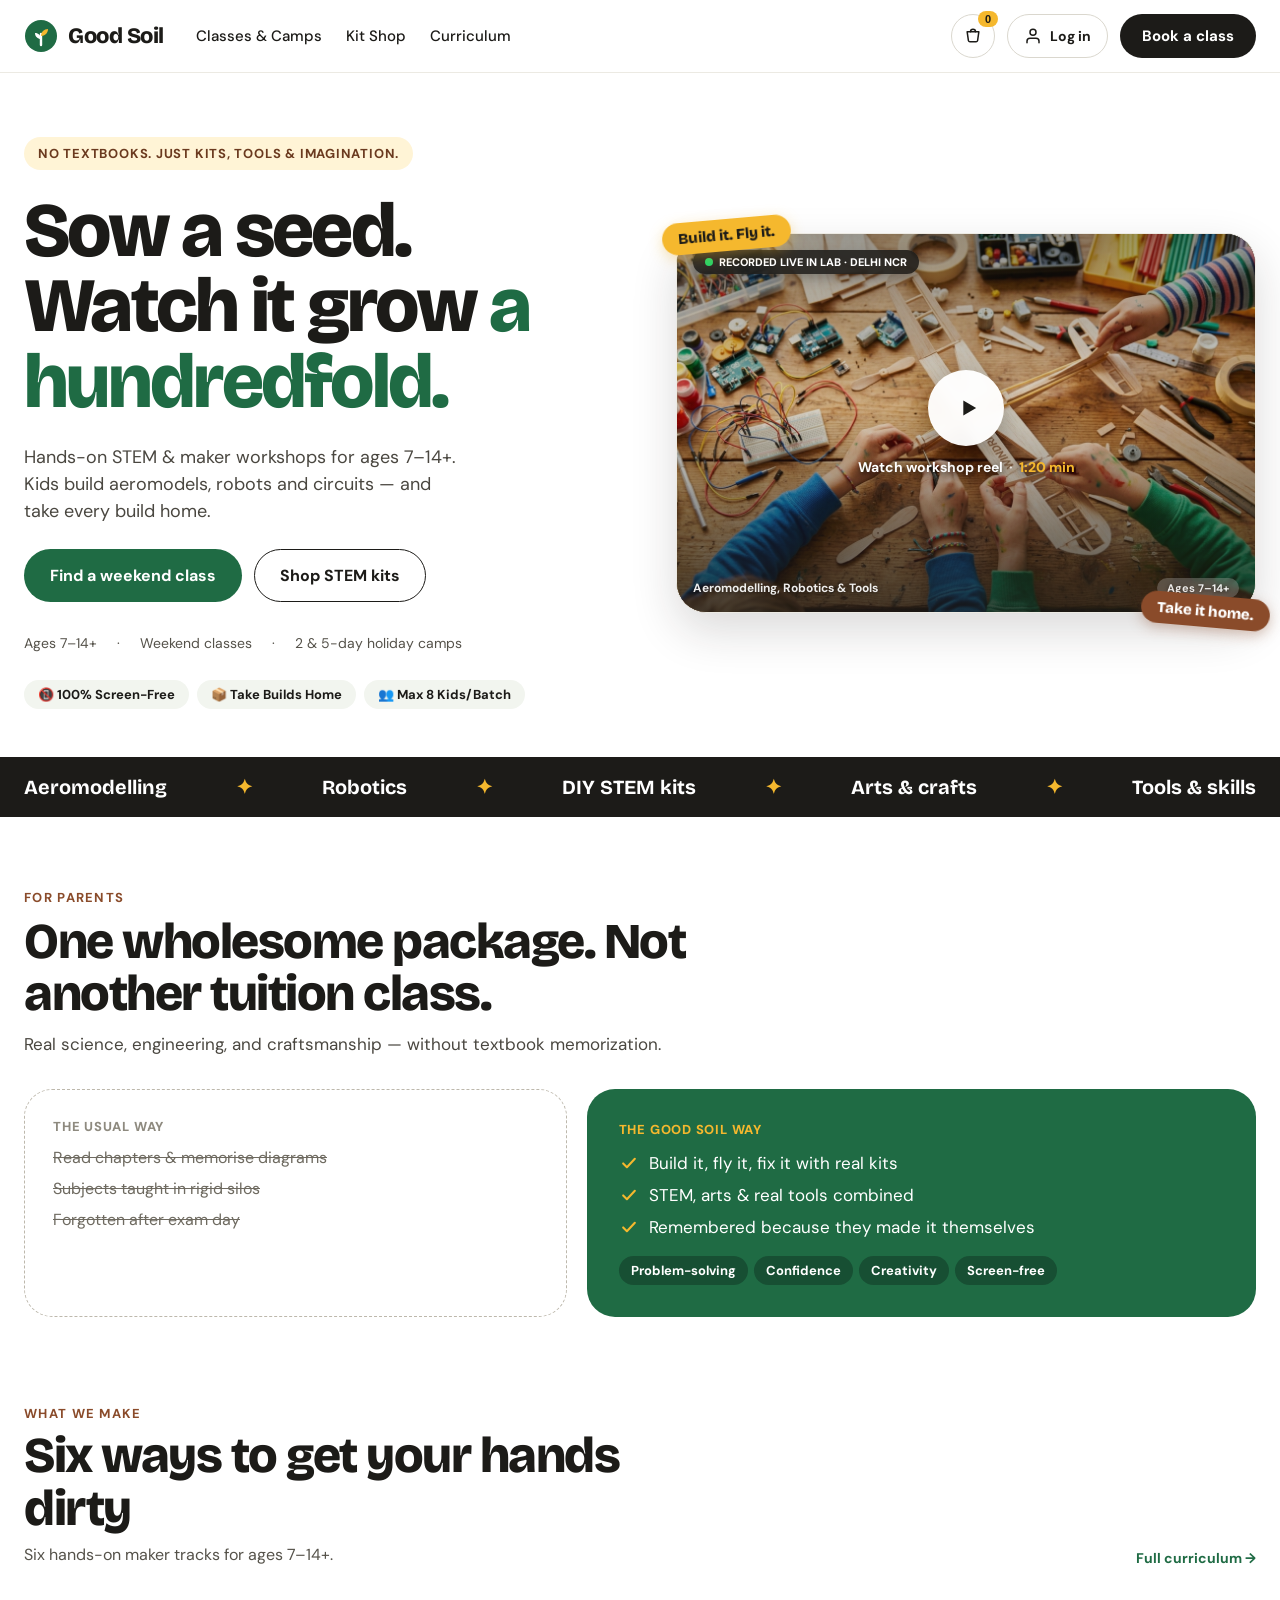
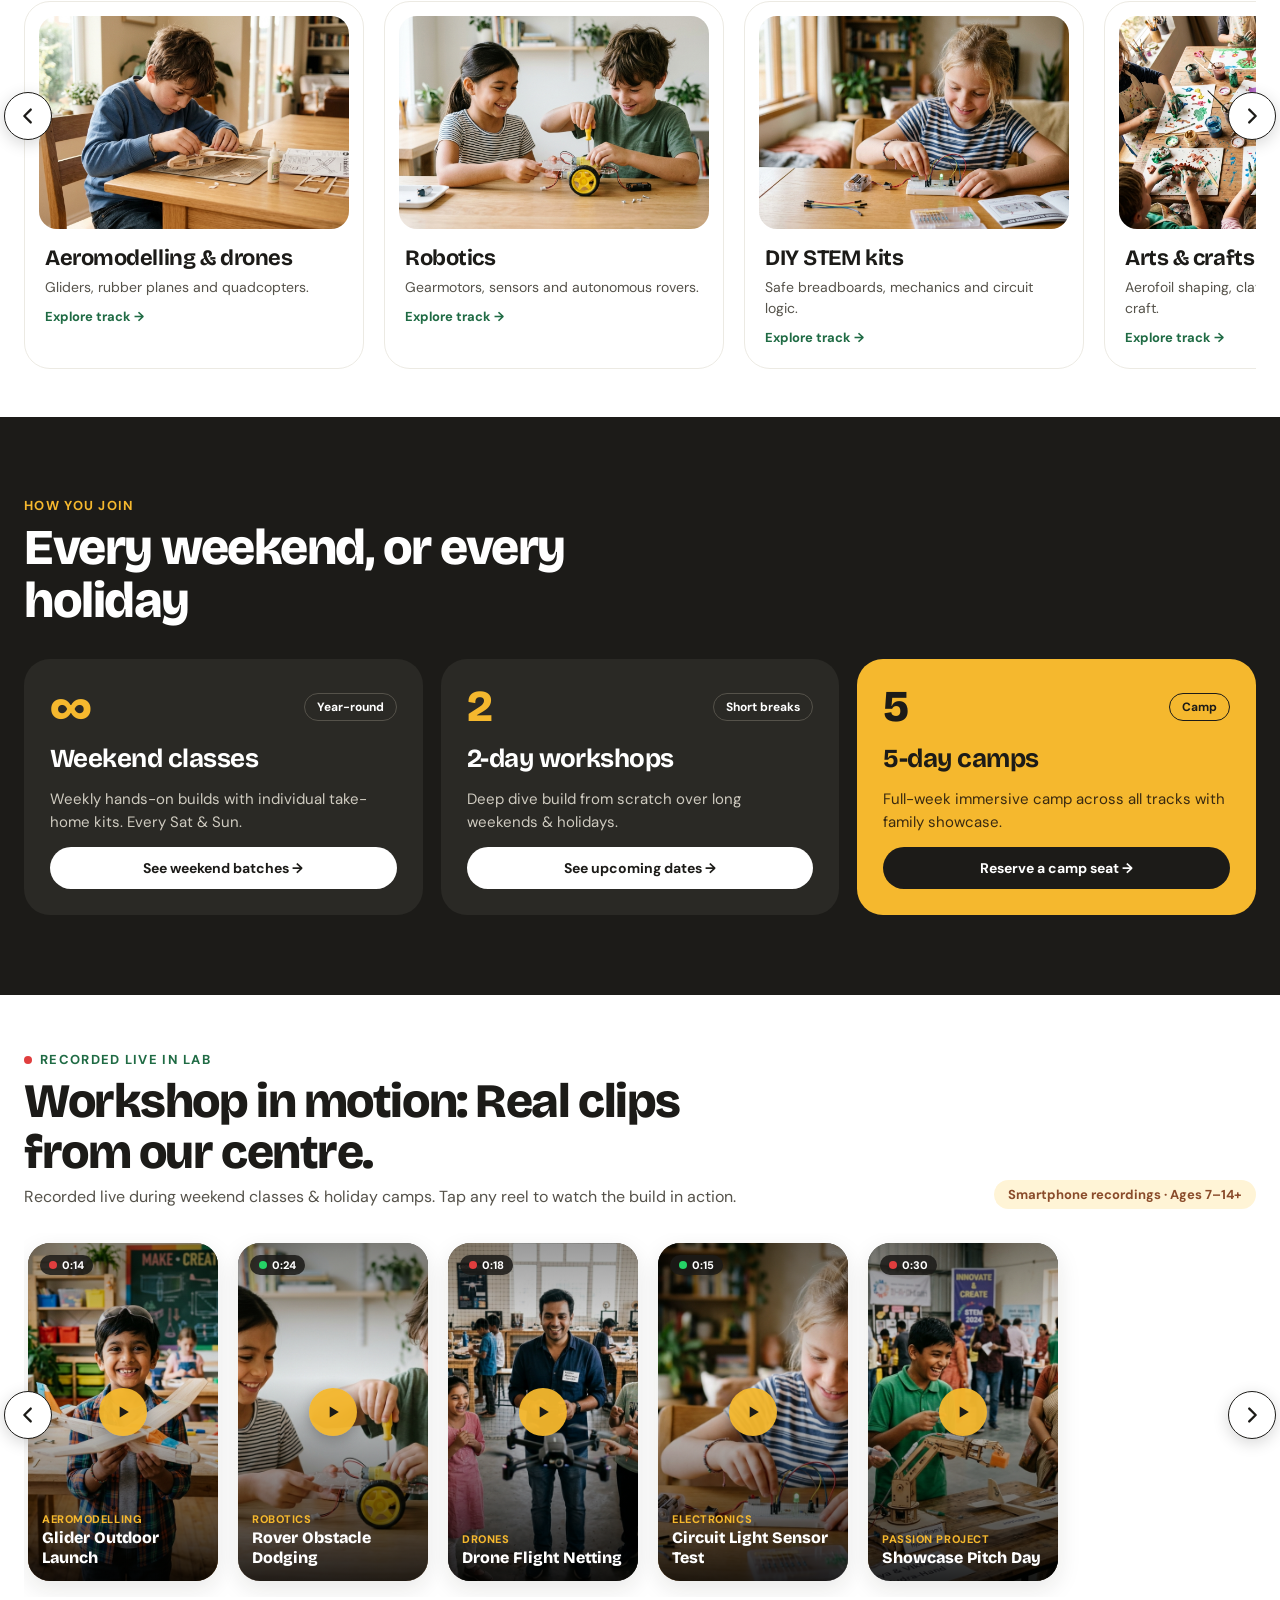
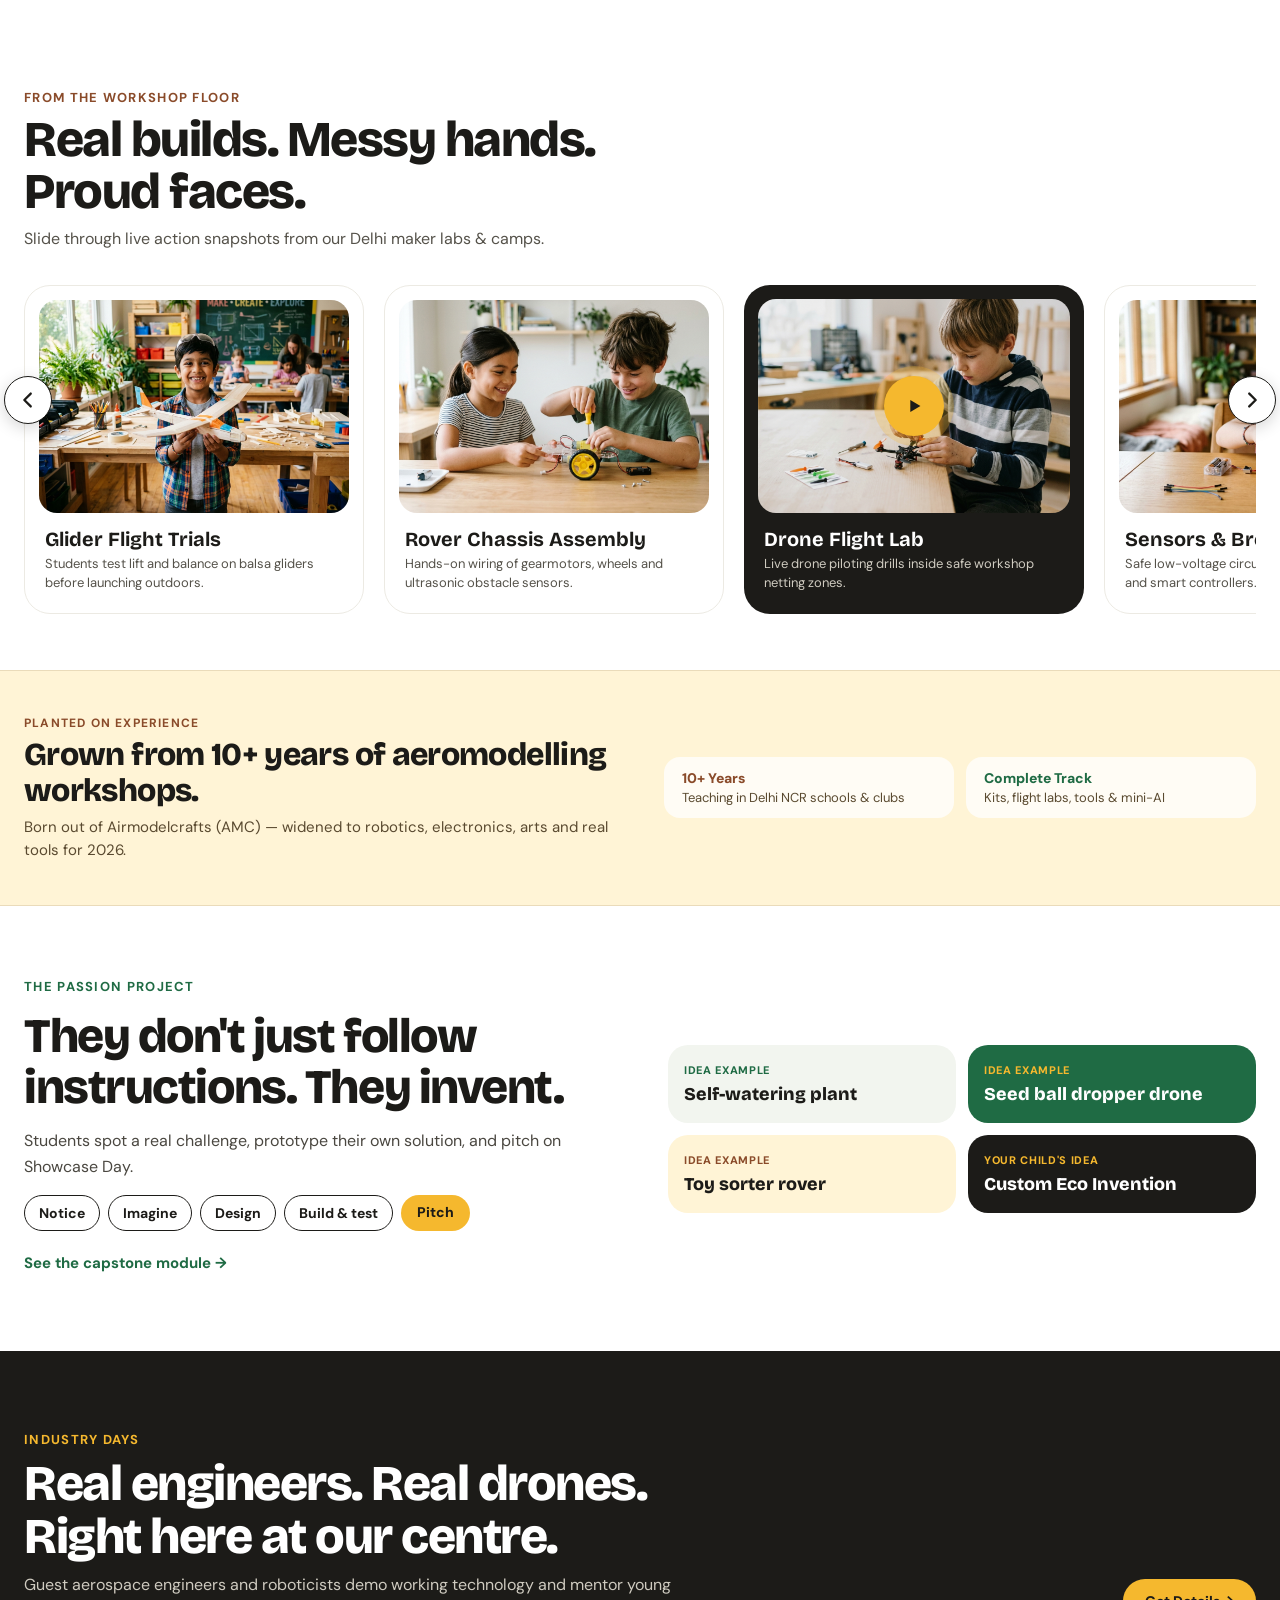
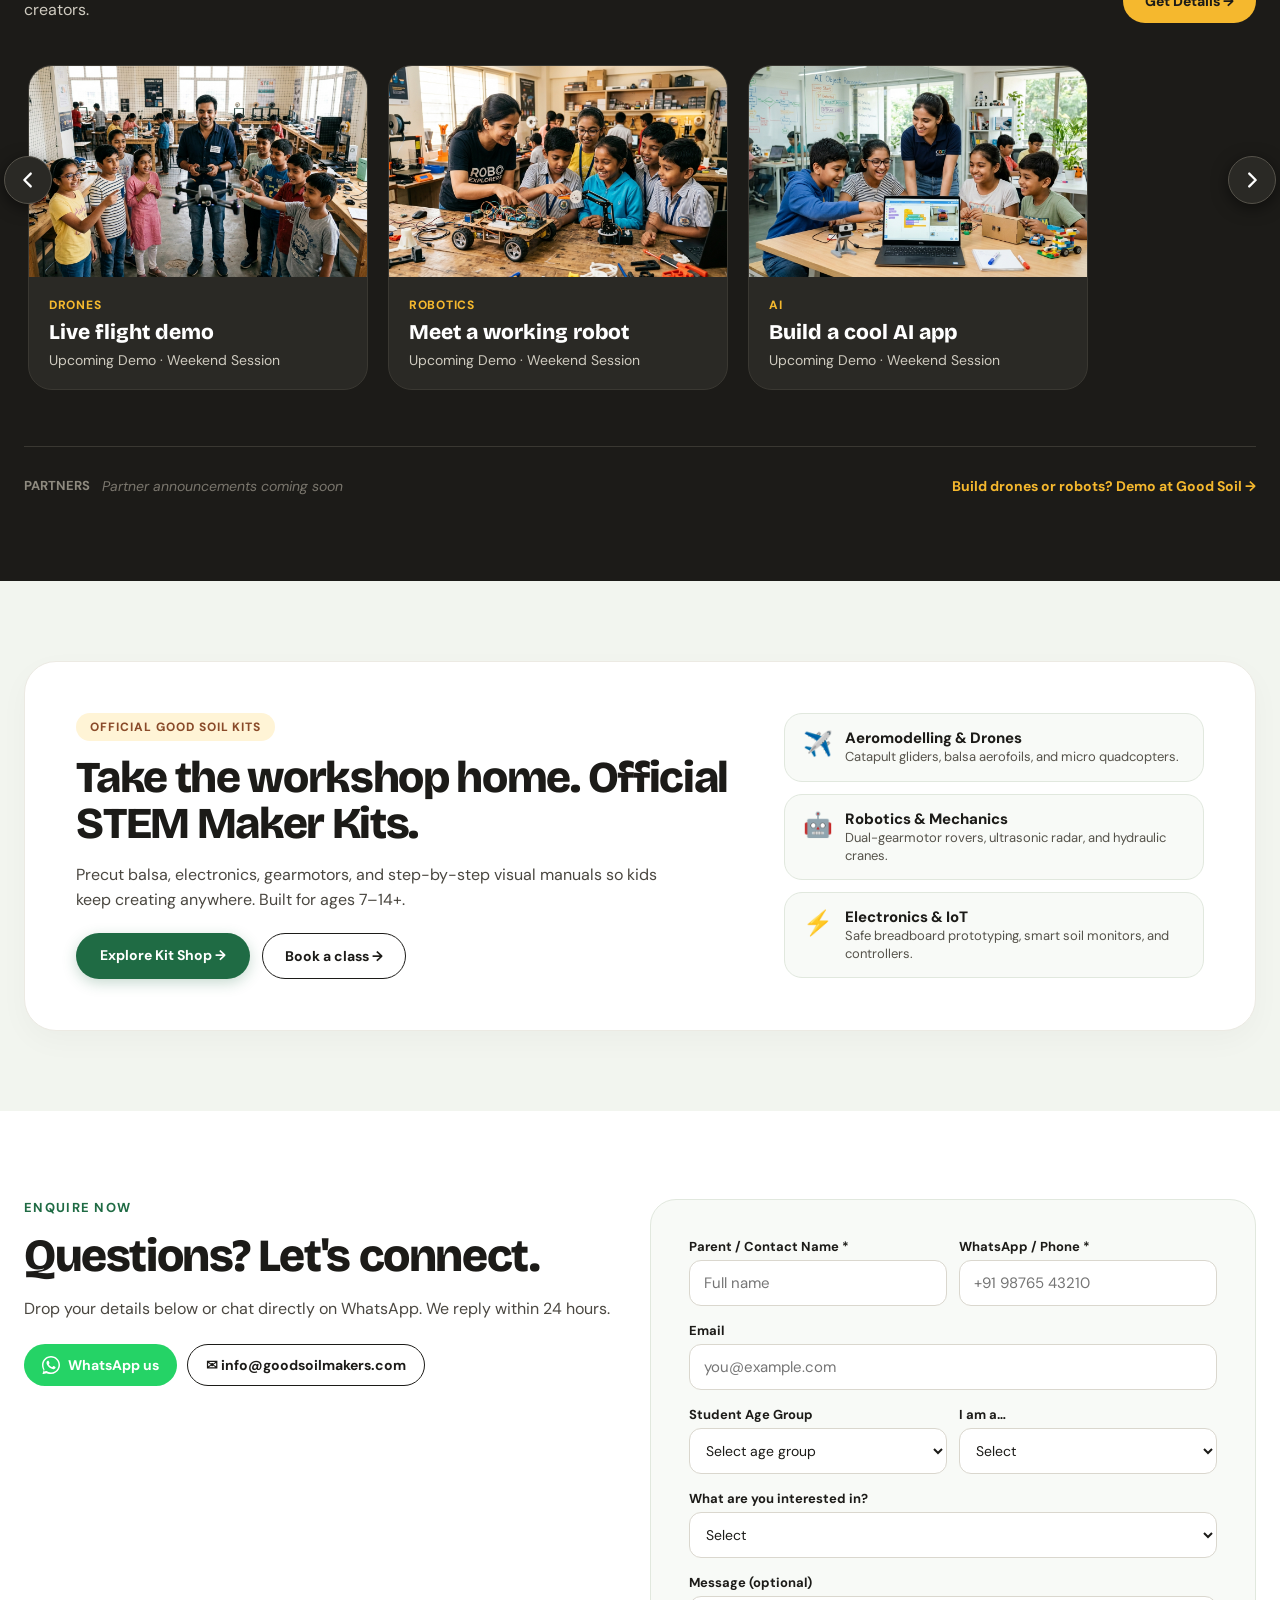
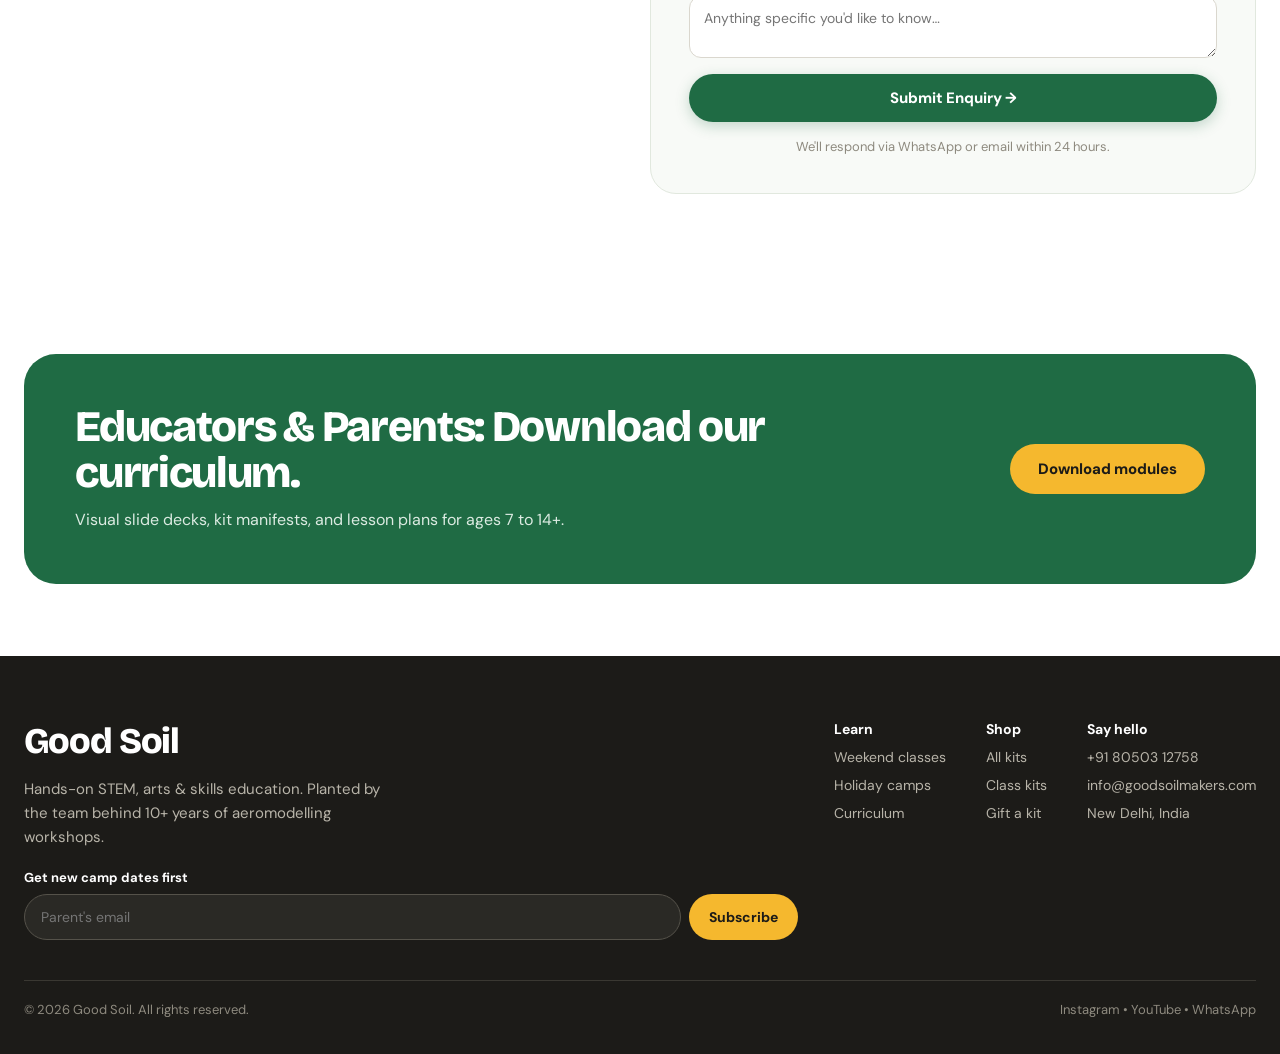
==== website/index.html @ c4ca1299 "ux: batch waitlist to WhatsApp, add founding-cohort trust chips to hero" ====
<!DOCTYPE html>
<html lang="en">
<head>
  <meta charset="utf-8">
  <meta name="viewport" content="width=device-width, initial-scale=1.0">
  <link rel="icon" type="image/svg+xml" href="favicon.svg">
  <link rel="manifest" href="manifest.json">
  <meta name="application-name" content="Good Soil">
  <meta name="apple-mobile-web-app-title" content="Good Soil">
  <meta property="og:title" content="Good Soil — Hands-On STEM, Arts &amp; Skills">
  <meta property="og:description" content="No textbooks. Real kits, real tools, real projects. The wholesome hands-on school for curious young minds.">
  <meta property="og:type" content="website">
  <meta property="og:image" content="images/hero-workshop.jpg">
  <meta name="twitter:card" content="summary_large_image">
  <title>Good Soil — Hands-On STEM, Arts &amp; Skills</title>
  <meta name="description" content="Good Soil is a wholesome hands-on STEM, arts and skills school for kids aged 7–14+. Aeromodelling, robotics, DIY STEM kits, electronics and tools in New Delhi.">
  <link rel="preconnect" href="https://fonts.googleapis.com">
  <link rel="preconnect" href="https://fonts.gstatic.com" crossorigin>
  <link href="https://fonts.googleapis.com/css2?family=Bricolage+Grotesque:opsz,wght@12..96,500;12..96,700;12..96,800&family=DM+Sans:ital,opsz,wght@0,9..40,400;0,9..40,500;0,9..40,700;1,9..40,400&display=swap" rel="stylesheet">
  <style>
    *, *::before, *::after { box-sizing: border-box; }
    html, body {
      overflow-x: hidden !important;
      width: 100% !important;
      max-width: 100vw !important;
      position: relative !important;
    }
    html { scroll-behavior: smooth; }
    body { margin: 0; background: #FFFFFF; font-family: 'DM Sans', sans-serif; color: #1C1B18; -webkit-font-smoothing: antialiased; }
    a { color: #1F6B44; text-decoration: none; transition: color 0.2s ease; }
    a:hover { color: #174F33; }
    .ph { background-color: #E7EDE3; background-image: repeating-linear-gradient(135deg, rgba(31,107,68,.07) 0 12px, transparent 12px 24px); }
    .ph2 { background-color: #FBE9C2; background-image: repeating-linear-gradient(135deg, rgba(138,75,42,.08) 0 12px, transparent 12px 24px); }
    .tile { transition: transform .25s cubic-bezier(.2,.8,.2,1), box-shadow .25s ease; }
    .tile:hover { transform: translateY(-4px) rotate(0deg) !important; box-shadow: 0 16px 32px rgba(28,27,24,0.12); }
    .card { transition: transform .25s cubic-bezier(.2,.8,.2,1), box-shadow .25s ease; }
    .card:hover { transform: translateY(-4px); box-shadow: 0 16px 32px rgba(28,27,24,0.08); }
    .bob { animation: bob 5s ease-in-out infinite; }
    .bob2 { animation: bob 6.5s ease-in-out infinite reverse; }
    .spin { animation: spin 18s linear infinite; }
    @keyframes bob { 0%,100% { transform: translateY(0) rotate(-4deg); } 50% { transform: translateY(-14px) rotate(4deg); } }
    @keyframes spin { to { transform: rotate(360deg); } }
    @media (prefers-reduced-motion: reduce) { .bob, .bob2, .spin { animation: none; } .tile { transition: none; } }
    .hero-img { width: 100%; height: 100%; object-fit: cover; position: absolute; top: 0; left: 0; border-radius: 32px; opacity: 0.88; }
    #enquiry, #partner, #tracks, #moments, #industry { scroll-margin-top: 88px; }

    /* Modern horizontal slider / carousel with arrows on either side */
    .slider-container { position: relative; width: 100%; }
    .slider-track {
      display: flex;
      gap: 20px;
      overflow-x: auto;
      scroll-snap-type: x mandatory;
      scroll-behavior: smooth;
      -webkit-overflow-scrolling: touch;
      padding: 10px 4px 24px;
      scrollbar-width: none;
      -ms-overflow-style: none;
    }
    .slider-track::-webkit-scrollbar { display: none; }
    .slider-card {
      flex: 0 0 340px;
      scroll-snap-align: start;
    }
    .slider-arrow {
      position: absolute;
      top: 125px; /* precisely centered on the 214px card images */
      transform: translateY(-50%);
      width: 48px;
      height: 48px;
      border-radius: 50%;
      border: 1.5px solid #1C1B18;
      background: #FFFFFF;
      color: #1C1B18;
      display: flex;
      align-items: center;
      justify-content: center;
      cursor: pointer;
      z-index: 15;
      box-shadow: 0 4px 16px rgba(0,0,0,0.16);
      transition: all 0.2s cubic-bezier(0.2, 0.8, 0.2, 1);
      padding: 0;
    }
    .slider-arrow svg {
      display: block;
      width: 22px;
      height: 22px;
      pointer-events: none;
    }
    .slider-arrow:hover {
      background: #1F6B44;
      color: #FFFFFF;
      border-color: #1F6B44;
      transform: translateY(-50%) scale(1.1);
      box-shadow: 0 6px 20px rgba(31,107,68,0.28);
    }
    .slider-arrow:active { transform: translateY(-50%) scale(0.92); }
    .slider-arrow-left { left: -20px; }
    .slider-arrow-right { right: -20px; }

    .slider-arrow.dark {
      border-color: #55524A;
      background: #2A2925;
      color: #FFFFFF;
      box-shadow: 0 4px 16px rgba(0,0,0,0.5);
    }
    .slider-arrow.dark:hover {
      background: #F5B82E;
      color: #1C1B18;
      border-color: #F5B82E;
      box-shadow: 0 6px 20px rgba(245,184,46,0.35);
    }

    /* Mobile simplifications: cleaner tabs, concise text, zero horizontal scroll */
    @media (max-width: 768px) {
      /* Prevent iOS Safari auto-zoom on input focus */
      input, select, textarea {
        font-size: 16px !important;
      }
      /* Safe padding for bottom navigation bar */
      body {
        padding-bottom: calc(68px + env(safe-area-inset-bottom, 10px)) !important;
      }
      html, body {
        overflow-x: hidden !important;
        width: 100% !important;
        max-width: 100vw !important;
        position: relative !important;
      }
      * {
        max-width: 100%;
        box-sizing: border-box;
      }
      [style*="flex: 1 1"],
      [style*="flex: 1.3 1"],
      [style*="flex: 1 1 auto"] {
        flex-basis: 100% !important;
        max-width: 100% !important;
        min-width: 0 !important;
      }
      h1 { font-size: clamp(32px, 8vw, 44px) !important; }
      .slider-container {
        overflow: hidden !important;
        width: 100% !important;
        max-width: 100% !important;
      }
      .slider-card {
        flex: 0 0 calc(100vw - 44px) !important;
        max-width: calc(100vw - 44px) !important;
        min-width: 0 !important;
      }
      .slider-arrow {
        width: 40px;
        height: 40px;
        top: 110px;
        background: rgba(255,255,255,0.96);
        backdrop-filter: blur(8px);
        box-shadow: 0 4px 14px rgba(0,0,0,0.2);
      }
      .slider-arrow svg {
        width: 18px;
        height: 18px;
      }
      .slider-arrow-left { left: 4px !important; }
      .slider-arrow-right { right: 4px !important; }
      .slider-arrow.dark {
        background: rgba(42,41,37,0.96);
      }
      .hero-badge-left { left: 8px !important; font-size: 14px !important; padding: 6px 12px !important; }
      .hero-badge-right { right: 8px !important; font-size: 14px !important; padding: 6px 12px !important; }
      .nav-auth-btn .auth-btn-label { display: none !important; }
      .hide-mobile { display: none !important; }
      .mobile-compact { padding: 44px 18px !important; }
      .mobile-title { font-size: clamp(26px, 6vw, 36px) !important; }
      .hero-cta-group {
        display: grid !important;
        grid-template-columns: 1fr 1fr !important;
        gap: 8px !important;
        width: 100% !important;
      }
      .hero-cta-primary,
      .hero-cta-secondary {
        padding: 13px 8px !important;
        font-size: clamp(12px, 3.4vw, 14px) !important;
        display: inline-flex !important;
        align-items: center !important;
        justify-content: center !important;
        text-align: center !important;
        line-height: 1.25 !important;
        min-height: 48px !important;
        box-sizing: border-box !important;
      }
    }
  
    /* Floating Ambient Media Stickers & Pulse Animation */
    @keyframes floatGentle1 {
      0%, 100% { transform: translateY(0) rotate(-4deg); }
      50% { transform: translateY(-10px) rotate(-2deg); }
    }
    @keyframes floatGentle2 {
      0%, 100% { transform: translateY(0) rotate(5deg); }
      50% { transform: translateY(-12px) rotate(3deg); }
    }
    @keyframes pulseLive {
      0% { transform: scale(0.9); opacity: 0.8; }
      50% { transform: scale(1.3); opacity: 1; }
      100% { transform: scale(0.9); opacity: 0.8; }
    }
    .hero-cinematic-card {
      position: relative;
      aspect-ratio: 16 / 10.5;
      border-radius: 30px;
      overflow: hidden;
      background: #1C1B18;
      box-shadow: 0 18px 46px rgba(28,27,24,0.16);
      border: 1px solid #ECEAE3;
      cursor: pointer;
      display: flex;
      align-items: center;
      justify-content: center;
      transition: transform 0.28s cubic-bezier(0.16, 1, 0.3, 1), box-shadow 0.28s cubic-bezier(0.16, 1, 0.3, 1);
    }
    .hero-cinematic-card:hover {
      transform: translateY(-4px);
      box-shadow: 0 24px 54px rgba(31,107,68,0.22);
    }
    .hero-cinematic-card:hover img {
      transform: scale(1.03);
    }
    .hero-cinematic-card:hover .hero-play-btn {
      transform: scale(1.1);
      background: #F5B82E;
      box-shadow: 0 10px 30px rgba(245,184,46,0.45);
    }
    .hero-cinematic-card:active {
      transform: scale(0.985);
    }
    .reel-card {
      flex: 0 0 190px;
      aspect-ratio: 9 / 16;
      border-radius: 22px;
      position: relative;
      overflow: hidden;
      cursor: pointer;
      background: #1C1B18;
      box-shadow: 0 8px 24px rgba(28,27,24,0.1);
      transition: all 0.25s cubic-bezier(0.16, 1, 0.3, 1);
      scroll-snap-align: start;
    }
    .reel-card:hover {
      transform: translateY(-6px) scale(1.03);
      box-shadow: 0 16px 36px rgba(0,0,0,0.22);
    }
    .reel-pulse-dot {
      width: 8px;
      height: 8px;
      border-radius: 50%;
      background: #E03E3E;
      display: inline-block;
      animation: pulseLive 1.8s ease-in-out infinite;
    }
    .mobile-reel-pill {
      display: none;
      align-items: center;
      gap: 8px;
      background: #1C1B18;
      color: #FFFFFF;
      border: 0;
      padding: 10px 18px;
      border-radius: 999px;
      font: 700 13px 'DM Sans', sans-serif;
      cursor: pointer;
      box-shadow: 0 4px 14px rgba(0,0,0,0.15);
      margin-top: 4px;
      width: fit-content;
    }

    @media (max-width: 768px) {
      .hero-media-col {
        margin-top: 14px !important;
        padding: 4px !important;
      }
      .hero-cinematic-card {
        border-radius: 24px !important;
        aspect-ratio: 16 / 11 !important;
      }
      .hero-badge-left {
        top: -8px !important;
        left: 8px !important;
        font-size: 13px !important;
        padding: 5px 13px !important;
      }
      .hero-badge-right {
        bottom: -8px !important;
        right: 8px !important;
        font-size: 13px !important;
        padding: 5px 13px !important;
      }
      .reel-card {
        flex: 0 0 150px !important;
      }
      .mobile-reel-pill {
        display: inline-flex !important;
      }
    }

  </style>
</head>
<body>
<div style="font-family: 'DM Sans', sans-serif; color: #1C1B18; background: #FFFFFF; min-height: 100vh">

<!-- NAV -->
<header style="position: sticky; top: 0; z-index: 10; background: rgba(255,255,255,0.94); border-bottom: 1px solid #ECEAE3">
<nav style="max-width: 1280px; margin: 0 auto; padding: 14px 24px; display: flex; flex-wrap: wrap; align-items: center; gap: 16px 32px">
<a href="index.html" style="display: flex; align-items: center; gap: 10px; text-decoration: none; color: #1C1B18">
<svg width="34" height="34" viewBox="0 0 34 34" fill="none" aria-hidden="true"><circle cx="17" cy="17" r="16" fill="#1F6B44"></circle><path d="M17 26V15" stroke="#FFFFFF" stroke-width="2.4" stroke-linecap="round"></path><path d="M17 17c0-4 3-7 7-7 0 4-3 7-7 7Z" fill="#F5B82E"></path><path d="M17 20c0-3.5-2.6-6-6-6 0 3.5 2.6 6 6 6Z" fill="#FFFFFF"></path></svg>
<span style="font-family: 'Bricolage Grotesque', sans-serif; font-weight: 800; font-size: 22px; letter-spacing: -0.02em">Good Soil</span>
</a>
<div style="display: flex; flex-wrap: wrap; gap: 4px 24px; flex: 1 1 auto; font-weight: 500; font-size: 15px">
<a href="classes.html" style="color: #1C1B18; text-decoration: none; padding: 10px 0">Classes &amp; Camps</a>
<a href="shop.html" style="color: #1C1B18; text-decoration: none; padding: 10px 0">Kit Shop</a>
<a href="curriculum.html" style="color: #1C1B18; text-decoration: none; padding: 10px 0">Curriculum</a>
</div>
<div style="display: flex; align-items: center; gap: 12px">
<button type="button" onclick="openCartDrawer(this)" aria-label="Open cart" style="width: 44px; height: 44px; border-radius: 22px; border: 1px solid #DAD7CE; display: flex; align-items: center; justify-content: center; color: #1C1B18; background: #FFFFFF; cursor: pointer; position: relative; transition: border-color 0.2s;">
<svg width="20" height="20" viewBox="0 0 24 24" fill="none" stroke="currentColor" stroke-width="1.8" stroke-linecap="round" stroke-linejoin="round" aria-hidden="true"><path d="M5 7h14l-1.5 10.5a2 2 0 0 1-2 1.5h-7a2 2 0 0 1-2-1.5Z"></path><path d="M9 7a3 3 0 0 1 6 0"></path></svg>
<span id="nav-cart-badge" data-cart-counter style="position: absolute; top: -4px; right: -4px; background: #F5B82E; color: #1C1B18; border-radius: 999px; padding: 2px 7px; font-size: 11px; font-weight: 800;">0</span>
</button>
<button type="button" id="nav-auth-btn" class="nav-auth-btn" onclick="openAuthModal(this)" aria-label="Sign in" style="height: 44px; padding: 0 16px; border-radius: 999px; border: 1px solid #DAD7CE; display: inline-flex; align-items: center; gap: 8px; color: #1C1B18; background: #FFFFFF; cursor: pointer; font-family: 'DM Sans', sans-serif; font-weight: 700; font-size: 14px; transition: all 0.2s;">
<svg width="18" height="18" viewBox="0 0 24 24" fill="none" stroke="currentColor" stroke-width="2" stroke-linecap="round" stroke-linejoin="round" aria-hidden="true"><path d="M20 21v-2a4 4 0 0 0-4-4H8a4 4 0 0 0-4 4v2"></path><circle cx="12" cy="7" r="4"></circle></svg>
<span class="auth-btn-label">Log in</span>
</button>
<a href="classes.html#book" style="background: #1C1B18; color: #FFFFFF; text-decoration: none; font-weight: 700; padding: 12px 22px; border-radius: 999px; font-size: 15px">Book a class</a>
</div>
</nav>
</header>

<main id="page-content" class="page-content-wrapper">


<!-- HERO -->
<section style="max-width: 1280px; margin: 0 auto; padding: 64px 24px 48px; display: flex; flex-wrap: wrap; gap: 48px; align-items: center">
<div style="flex: 1 1 480px; min-width: 0; display: flex; flex-direction: column; gap: 24px">
<div style="display: inline-flex; align-self: flex-start; align-items: center; gap: 8px; background: #FFF4D6; color: #6B3A1F; font-weight: 700; font-size: 13px; letter-spacing: 0.06em; text-transform: uppercase; padding: 8px 14px; border-radius: 999px">No textbooks. Just kits, tools &amp; imagination.</div>
<h1 style="margin: 0; font-family: 'Bricolage Grotesque', sans-serif; font-weight: 800; font-size: clamp(44px, 6vw, 84px); line-height: 0.98; letter-spacing: -0.035em">Sow a seed.<br>Watch it grow <span style="color: #1F6B44">a hundredfold.</span></h1>
<p style="margin: 0; font-size: 18px; line-height: 1.5; color: #4A4740; max-width: 36ch">Hands-on STEM &amp; maker workshops for ages 7–14+. Kids build aeromodels, robots and circuits — and take every build home.</p>
<div class="hero-cta-group" style="display: flex; flex-wrap: wrap; gap: 12px">
<a href="classes.html" class="hero-cta-primary" style="background: #1F6B44; color: #FFFFFF; text-decoration: none; font-weight: 700; padding: 16px 26px; border-radius: 999px; font-size: 16px">Find a weekend class</a>
<a href="shop.html" class="hero-cta-secondary" style="background: #FFFFFF; color: #1C1B18; text-decoration: none; font-weight: 700; padding: 15px 25px; border-radius: 999px; font-size: 16px; border: 1.5px solid #1C1B18">Shop STEM kits</a>
</div>
<div style="display: flex; flex-wrap: wrap; gap: 8px 20px; font-size: 14px; color: #55524A; padding-top: 8px">
<span>Ages 7–14+</span><span>·</span><span>Weekend classes</span><span>·</span><span>2 &amp; 5-day holiday camps</span>
</div>
<!-- Founding-cohort trust chips -->
<div style="display: flex; flex-wrap: wrap; gap: 8px; padding-top: 4px;">
  <span style="display: inline-flex; align-items: center; gap: 6px; background: #F2F5EF; color: #1C1B18; font-size: 13px; font-weight: 700; padding: 6px 14px; border-radius: 999px;">📵 100% Screen-Free</span>
  <span style="display: inline-flex; align-items: center; gap: 6px; background: #F2F5EF; color: #1C1B18; font-size: 13px; font-weight: 700; padding: 6px 14px; border-radius: 999px;">📦 Take Builds Home</span>
  <span style="display: inline-flex; align-items: center; gap: 6px; background: #F2F5EF; color: #1C1B18; font-size: 13px; font-weight: 700; padding: 6px 14px; border-radius: 999px;">👥 Max 8 Kids/Batch</span>
</div>
</div>
<div class="hero-media-col" style="flex: 1 1 520px; min-width: 0; position: relative; max-width: 580px; margin: 0 auto; width: 100%;">
  
  <!-- Single Cinematic Hero Video Card -->
  <div class="hero-cinematic-card" onclick="openVideoModal('videos/hero-reel.mp4', 'Good Soil Workshop Reel', 'Live workshop footage filmed on location at Delhi Centre', false, 'images/hero-workshop.jpg')" role="button" tabindex="0" aria-label="Play Good Soil workshop video reel" style="position: relative; aspect-ratio: 16 / 10.5; border-radius: 30px; overflow: hidden; background: #1C1B18; box-shadow: 0 18px 46px rgba(28,27,24,0.16); border: 1px solid #ECEAE3; cursor: pointer; display: flex; align-items: center; justify-content: center;">
    
    <!-- Hero Image Background -->
    <img src="images/hero-workshop.jpg" alt="Children building kits at Good Soil workshop" style="position: absolute; inset: 0; width: 100%; height: 100%; object-fit: cover; opacity: 0.92; transition: transform 0.4s cubic-bezier(0.16, 1, 0.3, 1);">
    
    <!-- Cinematic Gradient Overlay -->
    <div style="position: absolute; inset: 0; background: linear-gradient(180deg, rgba(28,27,24,0.38) 0%, rgba(28,27,24,0.06) 45%, rgba(28,27,24,0.76) 100%); pointer-events: none;"></div>

    <!-- Live Badge (Top-Left) -->
    <div style="position: absolute; top: 16px; left: 16px; background: rgba(28,27,24,0.85); backdrop-filter: blur(8px); -webkit-backdrop-filter: blur(8px); color: #FFFFFF; font-size: 11px; font-weight: 800; padding: 5px 12px; border-radius: 999px; display: inline-flex; align-items: center; gap: 6px; box-shadow: 0 4px 12px rgba(0,0,0,0.25); z-index: 2;">
      <span class="reel-pulse-dot" style="background: #25D366; width: 8px; height: 8px; border-radius: 50%;"></span>
      <span>RECORDED LIVE IN LAB · DELHI NCR</span>
    </div>

    <!-- Center Play Action -->
    <div style="position: relative; z-index: 2; display: flex; flex-direction: column; align-items: center; gap: 12px;">
      <div class="hero-play-btn" style="width: 76px; height: 76px; border-radius: 50%; background: rgba(255,255,255,0.96); backdrop-filter: blur(6px); display: flex; align-items: center; justify-content: center; box-shadow: 0 8px 28px rgba(0,0,0,0.3); transition: transform 0.25s cubic-bezier(0.16, 1, 0.3, 1), background 0.2s;">
        <svg width="28" height="28" viewBox="0 0 24 24" fill="#1C1B18" style="transform: translateX(2px);"><path d="M8 5.5v13l11-6.5Z"></path></svg>
      </div>
      <div style="font-family: 'DM Sans', sans-serif; font-size: 14px; font-weight: 700; color: #FFFFFF; text-shadow: 0 2px 6px rgba(0,0,0,0.7); display: flex; align-items: center; gap: 6px;">
        <span>Watch workshop reel</span>
        <span style="opacity: 0.75;">·</span>
        <span style="color: #F5B82E; font-weight: 800;">1:20 min</span>
      </div>
    </div>

    <!-- Bottom Metadata Bar (Inside Card) -->
    <div style="position: absolute; bottom: 14px; left: 16px; right: 16px; z-index: 2; display: flex; justify-content: space-between; align-items: center; color: rgba(255,255,255,0.92); font-size: 12px; font-weight: 700; text-shadow: 0 1px 4px rgba(0,0,0,0.6);">
      <span>Aeromodelling, Robotics &amp; Tools</span>
      <span style="background: rgba(255,255,255,0.22); backdrop-filter: blur(4px); padding: 3px 10px; border-radius: 999px; font-size: 11px;">Ages 7–14+</span>
    </div>
  </div>

  <!-- The Two Signature Good Soil Tilted Badges (Cleanly Framing Outside Corners) -->
  <div class="hero-badge-left" style="position: absolute; top: -14px; left: -14px; background: #F5B82E; color: #1C1B18; font-weight: 800; font-family: 'Bricolage Grotesque', sans-serif; font-size: 15px; padding: 7px 16px; border-radius: 999px; transform: rotate(-5deg); z-index: 5; box-shadow: 0 4px 14px rgba(245,184,46,0.35); pointer-events: none;">
    Build it. Fly it.
  </div>
  <div class="hero-badge-right" style="position: absolute; bottom: -14px; right: -14px; background: #8A4B2A; color: #FFFFFF; font-weight: 800; font-family: 'Bricolage Grotesque', sans-serif; font-size: 15px; padding: 7px 16px; border-radius: 999px; transform: rotate(5deg); z-index: 5; box-shadow: 0 4px 14px rgba(138,75,42,0.35); pointer-events: none;">
    Take it home.
  </div>

</div>
</section>

<!-- MARQUEE STRIP -->
<div style="background: #1C1B18; color: #FFFFFF; overflow: hidden">
<div style="max-width: 1280px; margin: 0 auto; padding: 18px 24px; display: flex; flex-wrap: wrap; justify-content: space-between; gap: 10px 28px; font-family: 'Bricolage Grotesque', sans-serif; font-weight: 700; font-size: 20px">
<span>Aeromodelling</span><span style="color: #F5B82E">✦</span><span>Robotics</span><span style="color: #F5B82E">✦</span><span>DIY STEM kits</span><span style="color: #F5B82E">✦</span><span>Arts &amp; crafts</span><span style="color: #F5B82E">✦</span><span>Tools &amp; skills</span>
</div>
</div>

<!-- WHY WHOLESOME (PARENTS) -->
<section class="mobile-compact" style="max-width: 1280px; margin: 0 auto; padding: 72px 24px 24px; display: flex; flex-direction: column; gap: 32px">
<div style="display: flex; flex-direction: column; gap: 10px; max-width: 760px">
<div style="font-weight: 700; font-size: 13px; letter-spacing: 0.1em; text-transform: uppercase; color: #8A4B2A">For parents</div>
<h2 class="mobile-title" style="margin: 0; font-family: 'Bricolage Grotesque', sans-serif; font-weight: 800; font-size: clamp(32px, 4vw, 50px); letter-spacing: -0.03em; line-height: 1.05">One wholesome package. Not another tuition class.</h2>
<p style="margin: 0; font-size: 17px; color: #4A4740; line-height: 1.55">Real science, engineering, and craftsmanship — without textbook memorization.</p>
</div>
<div style="display: flex; flex-wrap: wrap; gap: 20px">
<div style="flex: 1 1 320px; border: 1.5px dashed #BDB8AC; border-radius: 28px; padding: clamp(20px, 3vw, 28px); display: flex; flex-direction: column; gap: 12px">
<span style="font-weight: 800; font-size: 13px; letter-spacing: 0.06em; color: #8E8A7F">THE USUAL WAY</span>
<ul style="margin: 0; padding: 0; list-style: none; display: flex; flex-direction: column; gap: 10px; font-size: 16px; color: #6E6A60">
<li style="text-decoration: line-through">Read chapters &amp; memorise diagrams</li>
<li style="text-decoration: line-through">Subjects taught in rigid silos</li>
<li style="text-decoration: line-through">Forgotten after exam day</li>
</ul>
</div>
<div style="flex: 1.3 1 380px; background: #1F6B44; color: #FFFFFF; border-radius: 28px; padding: clamp(22px, 3vw, 32px); display: flex; flex-direction: column; gap: 14px">
<span style="font-weight: 800; font-size: 13px; letter-spacing: 0.06em; color: #F5B82E">THE GOOD SOIL WAY</span>
<ul style="margin: 0; padding: 0; list-style: none; display: flex; flex-direction: column; gap: 10px; font-size: 17px">
<li style="display: flex; gap: 10px; align-items: center"><svg width="20" height="20" viewBox="0 0 24 24" fill="none" stroke="#F5B82E" stroke-width="2.5" stroke-linecap="round" stroke-linejoin="round" aria-hidden="true"><path d="M5 12.5l4.5 4.5L19 7"></path></svg>Build it, fly it, fix it with real kits</li>
<li style="display: flex; gap: 10px; align-items: center"><svg width="20" height="20" viewBox="0 0 24 24" fill="none" stroke="#F5B82E" stroke-width="2.5" stroke-linecap="round" stroke-linejoin="round" aria-hidden="true"><path d="M5 12.5l4.5 4.5L19 7"></path></svg>STEM, arts &amp; real tools combined</li>
<li style="display: flex; gap: 10px; align-items: center"><svg width="20" height="20" viewBox="0 0 24 24" fill="none" stroke="#F5B82E" stroke-width="2.5" stroke-linecap="round" stroke-linejoin="round" aria-hidden="true"><path d="M5 12.5l4.5 4.5L19 7"></path></svg>Remembered because they made it themselves</li>
</ul>
<div style="display: flex; flex-wrap: wrap; gap: 6px; margin-top: 4px">
<span style="background: #174F33; padding: 6px 12px; border-radius: 999px; font-size: 13px; font-weight: 700">Problem-solving</span>
<span style="background: #174F33; padding: 6px 12px; border-radius: 999px; font-size: 13px; font-weight: 700">Confidence</span>
<span style="background: #174F33; padding: 6px 12px; border-radius: 999px; font-size: 13px; font-weight: 700">Creativity</span>
<span style="background: #174F33; padding: 6px 12px; border-radius: 999px; font-size: 13px; font-weight: 700">Screen-free</span>
</div>
</div>
</div>
</section>

<!-- TRACKS SLIDER (Six ways to get your hands dirty) -->
<section id="tracks" class="mobile-compact" style="max-width: 1280px; margin: 0 auto; padding: 64px 24px 24px; display: flex; flex-direction: column; gap: 24px">
<div style="display: flex; flex-wrap: wrap; justify-content: space-between; align-items: flex-end; gap: 16px">
<div style="display: flex; flex-direction: column; gap: 8px; max-width: 680px">
<div style="font-weight: 700; font-size: 13px; letter-spacing: 0.1em; text-transform: uppercase; color: #8A4B2A">What we make</div>
<h2 class="mobile-title" style="margin: 0; font-family: 'Bricolage Grotesque', sans-serif; font-weight: 800; font-size: clamp(32px, 4vw, 50px); letter-spacing: -0.03em; line-height: 1.05">Six ways to get your hands dirty</h2>
<p style="margin: 0; font-size: 16px; color: #55524A; line-height: 1.5">Six hands-on maker tracks for ages 7–14+.</p>
</div>
<div style="display: flex; align-items: center; gap: 10px">
<a href="curriculum.html" style="font-weight: 700; font-size: 14px; text-decoration: none;">Full curriculum &rarr;</a>
</div>
</div>

<div class="slider-container">
<button type="button" class="slider-arrow slider-arrow-left" onclick="slideCarousel('tracks-slider', -1)" aria-label="Previous track">
  <svg viewBox="0 0 24 24" fill="none" stroke="currentColor" stroke-width="2.5" stroke-linecap="round" stroke-linejoin="round" aria-hidden="true"><path d="M15 19l-7-7 7-7"/></svg>
</button>
<div id="tracks-slider" class="slider-track">

<a href="curriculum.html" class="card slider-card" style="text-decoration: none; color: #1C1B18; display: flex; flex-direction: column; gap: 14px; background: #FFFFFF; border: 1px solid #ECEAE3; border-radius: 26px; padding: 14px;">
  <div style="aspect-ratio: 16 / 11; border-radius: 18px; position: relative; overflow: hidden; background: #F2F5EF;">
    <img src="images/stem-kit-balsa-glider.jpg" alt="Child assembling a balsa glider kit" loading="lazy" style="width: 100%; height: 100%; object-fit: cover;">
  </div>
  <div style="padding: 2px 6px 8px; display: flex; flex-direction: column; gap: 6px;">
    <h3 style="margin: 0; font-family: 'Bricolage Grotesque', sans-serif; font-size: 22px; letter-spacing: -0.02em">Aeromodelling &amp; drones</h3>
    <p style="margin: 0; color: #55524A; font-size: 14px; line-height: 1.5">Gliders, rubber planes and quadcopters.</p>
    <span style="font-weight: 700; font-size: 13px; color: #1F6B44; padding-top: 4px;">Explore track &rarr;</span>
  </div>
</a>

<a href="curriculum.html" class="card slider-card" style="text-decoration: none; color: #1C1B18; display: flex; flex-direction: column; gap: 14px; background: #FFFFFF; border: 1px solid #ECEAE3; border-radius: 26px; padding: 14px;">
  <div style="aspect-ratio: 16 / 11; border-radius: 18px; position: relative; overflow: hidden; background: #F2F5EF;">
    <img src="images/stem-kit-robot-rover.jpg" alt="Kids building educational robot rover" loading="lazy" style="width: 100%; height: 100%; object-fit: cover;">
  </div>
  <div style="padding: 2px 6px 8px; display: flex; flex-direction: column; gap: 6px;">
    <h3 style="margin: 0; font-family: 'Bricolage Grotesque', sans-serif; font-size: 22px; letter-spacing: -0.02em">Robotics</h3>
    <p style="margin: 0; color: #55524A; font-size: 14px; line-height: 1.5">Gearmotors, sensors and autonomous rovers.</p>
    <span style="font-weight: 700; font-size: 13px; color: #1F6B44; padding-top: 4px;">Explore track &rarr;</span>
  </div>
</a>

<a href="curriculum.html" class="card slider-card" style="text-decoration: none; color: #1C1B18; display: flex; flex-direction: column; gap: 14px; background: #FFFFFF; border: 1px solid #ECEAE3; border-radius: 26px; padding: 14px;">
  <div style="aspect-ratio: 16 / 11; border-radius: 18px; position: relative; overflow: hidden; background: #F2F5EF;">
    <img src="images/stem-kit-breadboard-circuit.jpg" alt="Girl testing battery breadboard circuit" loading="lazy" style="width: 100%; height: 100%; object-fit: cover;">
  </div>
  <div style="padding: 2px 6px 8px; display: flex; flex-direction: column; gap: 6px;">
    <h3 style="margin: 0; font-family: 'Bricolage Grotesque', sans-serif; font-size: 22px; letter-spacing: -0.02em">DIY STEM kits</h3>
    <p style="margin: 0; color: #55524A; font-size: 14px; line-height: 1.5">Safe breadboards, mechanics and circuit logic.</p>
    <span style="font-weight: 700; font-size: 13px; color: #1F6B44; padding-top: 4px;">Explore track &rarr;</span>
  </div>
</a>

<a href="curriculum.html" class="card slider-card" style="text-decoration: none; color: #1C1B18; display: flex; flex-direction: column; gap: 14px; background: #FFFFFF; border: 1px solid #ECEAE3; border-radius: 26px; padding: 14px;">
  <div style="aspect-ratio: 16 / 11; border-radius: 18px; position: relative; overflow: hidden; background: #F2F5EF;">
    <img src="images/arts-crafts.jpg" alt="Arts and crafts maker studio" loading="lazy" style="width: 100%; height: 100%; object-fit: cover;">
  </div>
  <div style="padding: 2px 6px 8px; display: flex; flex-direction: column; gap: 6px;">
    <h3 style="margin: 0; font-family: 'Bricolage Grotesque', sans-serif; font-size: 22px; letter-spacing: -0.02em">Arts &amp; crafts</h3>
    <p style="margin: 0; color: #55524A; font-size: 14px; line-height: 1.5">Aerofoil shaping, clay modeling and studio craft.</p>
    <span style="font-weight: 700; font-size: 13px; color: #1F6B44; padding-top: 4px;">Explore track &rarr;</span>
  </div>
</a>

<a href="curriculum.html" class="card slider-card" style="text-decoration: none; color: #1C1B18; display: flex; flex-direction: column; gap: 14px; background: #FFFFFF; border: 1px solid #ECEAE3; border-radius: 26px; padding: 14px;">
  <div style="aspect-ratio: 16 / 11; border-radius: 18px; position: relative; overflow: hidden; background: #F2F5EF;">
    <img src="images/tools-workshop.jpg" alt="Real workshop tools and craftsmanship skills" loading="lazy" style="width: 100%; height: 100%; object-fit: cover;">
  </div>
  <div style="padding: 2px 6px 8px; display: flex; flex-direction: column; gap: 6px;">
    <h3 style="margin: 0; font-family: 'Bricolage Grotesque', sans-serif; font-size: 22px; letter-spacing: -0.02em">Tools &amp; skills</h3>
    <p style="margin: 0; color: #55524A; font-size: 14px; line-height: 1.5">Safe sawing, wiring, soldering and measuring.</p>
    <span style="font-weight: 700; font-size: 13px; color: #1F6B44; padding-top: 4px;">Explore track &rarr;</span>
  </div>
</a>

<a href="curriculum.html" class="card slider-card" style="text-decoration: none; color: #1C1B18; display: flex; flex-direction: column; gap: 14px; background: #FFFFFF; border: 1px solid #ECEAE3; border-radius: 26px; padding: 14px;">
  <div style="aspect-ratio: 16 / 11; border-radius: 18px; position: relative; overflow: hidden; background: #F2F5EF;">
    <img src="images/coding-ai-lab.jpg" alt="Block coding and playful AI lab" loading="lazy" style="width: 100%; height: 100%; object-fit: cover;">
  </div>
  <div style="padding: 2px 6px 8px; display: flex; flex-direction: column; gap: 6px;">
    <h3 style="margin: 0; font-family: 'Bricolage Grotesque', sans-serif; font-size: 22px; letter-spacing: -0.02em">Coding &amp; a little AI</h3>
    <p style="margin: 0; color: #55524A; font-size: 14px; line-height: 1.5">Visual block coding paired with physical builds.</p>
    <span style="font-weight: 700; font-size: 13px; color: #1F6B44; padding-top: 4px;">Explore track &rarr;</span>
  </div>
</a>

</div>
<button type="button" class="slider-arrow slider-arrow-right" onclick="slideCarousel('tracks-slider', 1)" aria-label="Next track">
  <svg viewBox="0 0 24 24" fill="none" stroke="currentColor" stroke-width="2.5" stroke-linecap="round" stroke-linejoin="round" aria-hidden="true"><path d="M9 5l7 7-7 7"/></svg>
</button>
</div>
</section>

<!-- FORMATS (How you join) -->
<section style="background: #1C1B18; color: #FFFFFF">
<div class="mobile-compact" style="max-width: 1280px; margin: 0 auto; padding: 80px 24px; display: flex; flex-direction: column; gap: 32px">
<div style="display: flex; flex-direction: column; gap: 8px; max-width: 680px">
<div style="font-weight: 700; font-size: 13px; letter-spacing: 0.1em; text-transform: uppercase; color: #F5B82E">How you join</div>
<h2 class="mobile-title" style="margin: 0; font-family: 'Bricolage Grotesque', sans-serif; font-weight: 800; font-size: clamp(32px, 4vw, 50px); letter-spacing: -0.03em; line-height: 1.05">Every weekend, or every holiday</h2>
</div>
<div style="display: grid; grid-template-columns: repeat(auto-fit, minmax(280px, 1fr)); gap: 18px">
<div style="background: #2A2925; border-radius: 26px; padding: 26px; display: flex; flex-direction: column; gap: 14px">
<div style="display: flex; justify-content: space-between; align-items: center"><span style="font-family: 'Bricolage Grotesque', sans-serif; font-weight: 800; font-size: 44px; line-height: 1; color: #F5B82E">∞</span><span style="font-size: 12px; font-weight: 700; border: 1px solid #55524A; padding: 5px 12px; border-radius: 999px">Year-round</span></div>
<h3 style="margin: 0; font-family: 'Bricolage Grotesque', sans-serif; font-size: 26px; letter-spacing: -0.02em">Weekend classes</h3>
<p style="margin: 0; color: #CFCBC0; font-size: 15px; line-height: 1.5">Weekly hands-on builds with individual take-home kits. Every Sat &amp; Sun.</p>
<a href="classes.html" style="margin-top: auto; background: #FFFFFF; color: #1C1B18; text-decoration: none; text-align: center; font-weight: 700; padding: 12px 18px; border-radius: 999px; font-size: 14px">See weekend batches &rarr;</a>
</div>
<div style="background: #2A2925; border-radius: 26px; padding: 26px; display: flex; flex-direction: column; gap: 14px">
<div style="display: flex; justify-content: space-between; align-items: center"><span style="font-family: 'Bricolage Grotesque', sans-serif; font-weight: 800; font-size: 44px; line-height: 1; color: #F5B82E">2</span><span style="font-size: 12px; font-weight: 700; border: 1px solid #55524A; padding: 5px 12px; border-radius: 999px">Short breaks</span></div>
<h3 style="margin: 0; font-family: 'Bricolage Grotesque', sans-serif; font-size: 26px; letter-spacing: -0.02em">2-day workshops</h3>
<p style="margin: 0; color: #CFCBC0; font-size: 15px; line-height: 1.5">Deep dive build from scratch over long weekends &amp; holidays.</p>
<a href="classes.html" style="margin-top: auto; background: #FFFFFF; color: #1C1B18; text-decoration: none; text-align: center; font-weight: 700; padding: 12px 18px; border-radius: 999px; font-size: 14px">See upcoming dates &rarr;</a>
</div>
<div style="background: #F5B82E; color: #1C1B18; border-radius: 26px; padding: 26px; display: flex; flex-direction: column; gap: 14px">
<div style="display: flex; justify-content: space-between; align-items: center"><span style="font-family: 'Bricolage Grotesque', sans-serif; font-weight: 800; font-size: 44px; line-height: 1">5</span><span style="font-size: 12px; font-weight: 700; border: 1px solid #1C1B18; padding: 5px 12px; border-radius: 999px">Camp</span></div>
<h3 style="margin: 0; font-family: 'Bricolage Grotesque', sans-serif; font-size: 26px; letter-spacing: -0.02em">5-day camps</h3>
<p style="margin: 0; color: #3A2A10; font-size: 15px; line-height: 1.5">Full-week immersive camp across all tracks with family showcase.</p>
<a href="classes.html" style="margin-top: auto; background: #1C1B18; color: #FFFFFF; text-decoration: none; text-align: center; font-weight: 700; padding: 12px 18px; border-radius: 999px; font-size: 14px">Reserve a camp seat &rarr;</a>
</div>
</div>
</div>
</section>

<!-- WORKSHOP IN MOTION (VERTICAL SMARTPHONE REELS CAROUSEL) -->
<section id="workshop-reels" class="mobile-compact" style="max-width: 1280px; margin: 0 auto; padding: 56px 24px 20px; display: flex; flex-direction: column; gap: 24px;">
  <div style="display: flex; flex-wrap: wrap; justify-content: space-between; align-items: flex-end; gap: 16px;">
    <div style="display: flex; flex-direction: column; gap: 8px; max-width: 720px;">
      <div style="display: inline-flex; align-items: center; gap: 8px; font-weight: 700; font-size: 13px; letter-spacing: 0.1em; text-transform: uppercase; color: #1F6B44;">
        <span class="reel-pulse-dot"></span> Recorded Live in Lab
      </div>
      <h2 class="mobile-title" style="margin: 0; font-family: 'Bricolage Grotesque', sans-serif; font-weight: 800; font-size: clamp(30px, 4vw, 48px); letter-spacing: -0.03em; line-height: 1.05;">
        Workshop in motion: Real clips from our centre.
      </h2>
      <p style="margin: 0; font-size: 16px; color: #55524A; line-height: 1.5;">
        Recorded live during weekend classes &amp; holiday camps. Tap any reel to watch the build in action.
      </p>
    </div>
    <div style="font-size: 13px; font-weight: 700; color: #8A4B2A; background: #FFF4D6; padding: 6px 14px; border-radius: 999px;">
      Smartphone recordings · Ages 7–14+
    </div>
  </div>

  <div class="slider-container">
    <button type="button" class="slider-arrow slider-arrow-left" onclick="slideCarousel('reels-slider', -1)" aria-label="Previous reel" style="top: 50%;">
      <svg viewBox="0 0 24 24" fill="none" stroke="currentColor" stroke-width="2.5" stroke-linecap="round" stroke-linejoin="round" aria-hidden="true"><path d="M15 19l-7-7 7-7"/></svg>
    </button>

    <div id="reels-slider" class="slider-track" style="padding-bottom: 16px;">

      <!-- Reel 1: Glider Flight -->
      <div class="reel-card" onclick="openVideoModal('videos/reel-1.mp4', 'Balsa Glider Flight Trial', 'Outdoor flight trials recorded on phone at Delhi Centre', true, 'images/child-glider.jpg')" role="button" tabindex="0" title="Watch Glider Flight Reel">
        <img src="images/child-glider.jpg" alt="Child testing glider" loading="lazy" style="width: 100%; height: 100%; object-fit: cover;">
        <div style="position: absolute; inset: 0; background: linear-gradient(180deg, rgba(0,0,0,0.4) 0%, transparent 40%, rgba(0,0,0,0.85) 100%);"></div>
        <div style="position: absolute; top: 12px; left: 12px; background: rgba(28,27,24,0.85); color: #FFFFFF; font-size: 11px; font-weight: 800; padding: 3px 9px; border-radius: 999px; display: flex; align-items: center; gap: 5px;">
          <span class="reel-pulse-dot"></span> 0:14
        </div>
        <div style="position: absolute; top: 50%; left: 50%; transform: translate(-50%, -50%); width: 48px; height: 48px; border-radius: 50%; background: rgba(245,184,46,0.95); display: flex; align-items: center; justify-content: center; box-shadow: 0 4px 16px rgba(0,0,0,0.3);">
          <svg width="20" height="20" viewBox="0 0 24 24" fill="#1C1B18"><path d="M8 5.5v13l11-6.5Z"/></svg>
        </div>
        <div style="position: absolute; bottom: 14px; left: 14px; right: 14px; color: #FFFFFF;">
          <div style="font-size: 11px; font-weight: 800; text-transform: uppercase; color: #F5B82E; letter-spacing: 0.05em; margin-bottom: 2px;">Aeromodelling</div>
          <div style="font-family: 'Bricolage Grotesque', sans-serif; font-size: 16px; font-weight: 800; line-height: 1.2;">Glider Outdoor Launch</div>
        </div>
      </div>

      <!-- Reel 2: Rover Navigation -->
      <div class="reel-card" onclick="openVideoModal('videos/reel-2.mp4', 'Robot Rover Obstacle Run', 'Dual-motor ultrasonic rover speed test recorded in Delhi Lab', true, 'images/stem-kit-robot-rover.jpg')" role="button" tabindex="0" title="Watch Rover Obstacle Reel">
        <img src="images/stem-kit-robot-rover.jpg" alt="Rover assembly" loading="lazy" style="width: 100%; height: 100%; object-fit: cover;">
        <div style="position: absolute; inset: 0; background: linear-gradient(180deg, rgba(0,0,0,0.4) 0%, transparent 40%, rgba(0,0,0,0.85) 100%);"></div>
        <div style="position: absolute; top: 12px; left: 12px; background: rgba(28,27,24,0.85); color: #FFFFFF; font-size: 11px; font-weight: 800; padding: 3px 9px; border-radius: 999px; display: flex; align-items: center; gap: 5px;">
          <span class="reel-pulse-dot" style="background: #25D366;"></span> 0:24
        </div>
        <div style="position: absolute; top: 50%; left: 50%; transform: translate(-50%, -50%); width: 48px; height: 48px; border-radius: 50%; background: rgba(245,184,46,0.95); display: flex; align-items: center; justify-content: center; box-shadow: 0 4px 16px rgba(0,0,0,0.3);">
          <svg width="20" height="20" viewBox="0 0 24 24" fill="#1C1B18"><path d="M8 5.5v13l11-6.5Z"/></svg>
        </div>
        <div style="position: absolute; bottom: 14px; left: 14px; right: 14px; color: #FFFFFF;">
          <div style="font-size: 11px; font-weight: 800; text-transform: uppercase; color: #F5B82E; letter-spacing: 0.05em; margin-bottom: 2px;">Robotics</div>
          <div style="font-family: 'Bricolage Grotesque', sans-serif; font-size: 16px; font-weight: 800; line-height: 1.2;">Rover Obstacle Dodging</div>
        </div>
      </div>

      <!-- Reel 3: Drone Netting Practice -->
      <div class="reel-card" onclick="openVideoModal('videos/reel-3.mp4', 'Quadcopter Flight Netting', 'Live micro quadcopter drills recorded inside workshop net', true, 'images/drone-demo-day.jpg')" role="button" tabindex="0" title="Watch Drone Flight Reel">
        <img src="images/drone-demo-day.jpg" alt="Drone demo" loading="lazy" style="width: 100%; height: 100%; object-fit: cover;">
        <div style="position: absolute; inset: 0; background: linear-gradient(180deg, rgba(0,0,0,0.4) 0%, transparent 40%, rgba(0,0,0,0.85) 100%);"></div>
        <div style="position: absolute; top: 12px; left: 12px; background: rgba(28,27,24,0.85); color: #FFFFFF; font-size: 11px; font-weight: 800; padding: 3px 9px; border-radius: 999px; display: flex; align-items: center; gap: 5px;">
          <span class="reel-pulse-dot"></span> 0:18
        </div>
        <div style="position: absolute; top: 50%; left: 50%; transform: translate(-50%, -50%); width: 48px; height: 48px; border-radius: 50%; background: rgba(245,184,46,0.95); display: flex; align-items: center; justify-content: center; box-shadow: 0 4px 16px rgba(0,0,0,0.3);">
          <svg width="20" height="20" viewBox="0 0 24 24" fill="#1C1B18"><path d="M8 5.5v13l11-6.5Z"/></svg>
        </div>
        <div style="position: absolute; bottom: 14px; left: 14px; right: 14px; color: #FFFFFF;">
          <div style="font-size: 11px; font-weight: 800; text-transform: uppercase; color: #F5B82E; letter-spacing: 0.05em; margin-bottom: 2px;">Drones</div>
          <div style="font-family: 'Bricolage Grotesque', sans-serif; font-size: 16px; font-weight: 800; line-height: 1.2;">Drone Flight Netting</div>
        </div>
      </div>

      <!-- Reel 4: Breadboard Wiring -->
      <div class="reel-card" onclick="openVideoModal('videos/reel-4.mp4', 'Breadboard Circuit & Light Sensor', 'Testing automated light-activated buzzer circuit', true, 'images/stem-kit-breadboard-circuit.jpg')" role="button" tabindex="0" title="Watch Electronics Reel">
        <img src="images/stem-kit-breadboard-circuit.jpg" alt="Girl with breadboard" loading="lazy" style="width: 100%; height: 100%; object-fit: cover;">
        <div style="position: absolute; inset: 0; background: linear-gradient(180deg, rgba(0,0,0,0.4) 0%, transparent 40%, rgba(0,0,0,0.85) 100%);"></div>
        <div style="position: absolute; top: 12px; left: 12px; background: rgba(28,27,24,0.85); color: #FFFFFF; font-size: 11px; font-weight: 800; padding: 3px 9px; border-radius: 999px; display: flex; align-items: center; gap: 5px;">
          <span class="reel-pulse-dot" style="background: #25D366;"></span> 0:15
        </div>
        <div style="position: absolute; top: 50%; left: 50%; transform: translate(-50%, -50%); width: 48px; height: 48px; border-radius: 50%; background: rgba(245,184,46,0.95); display: flex; align-items: center; justify-content: center; box-shadow: 0 4px 16px rgba(0,0,0,0.3);">
          <svg width="20" height="20" viewBox="0 0 24 24" fill="#1C1B18"><path d="M8 5.5v13l11-6.5Z"/></svg>
        </div>
        <div style="position: absolute; bottom: 14px; left: 14px; right: 14px; color: #FFFFFF;">
          <div style="font-size: 11px; font-weight: 800; text-transform: uppercase; color: #F5B82E; letter-spacing: 0.05em; margin-bottom: 2px;">Electronics</div>
          <div style="font-family: 'Bricolage Grotesque', sans-serif; font-size: 16px; font-weight: 800; line-height: 1.2;">Circuit Light Sensor Test</div>
        </div>
      </div>

      <!-- Reel 5: Showcase Pitch -->
      <div class="reel-card" onclick="openVideoModal('videos/reel-5.mp4', 'Young Maker Showcase Pitch', '7-year-old presenting self-built prototype to parents', true, 'images/stem-expo-showcase.jpg')" role="button" tabindex="0" title="Watch Showcase Pitch Reel">
        <img src="images/stem-expo-showcase.jpg" alt="Showcase day" loading="lazy" style="width: 100%; height: 100%; object-fit: cover;">
        <div style="position: absolute; inset: 0; background: linear-gradient(180deg, rgba(0,0,0,0.4) 0%, transparent 40%, rgba(0,0,0,0.85) 100%);"></div>
        <div style="position: absolute; top: 12px; left: 12px; background: rgba(28,27,24,0.85); color: #FFFFFF; font-size: 11px; font-weight: 800; padding: 3px 9px; border-radius: 999px; display: flex; align-items: center; gap: 5px;">
          <span class="reel-pulse-dot"></span> 0:30
        </div>
        <div style="position: absolute; top: 50%; left: 50%; transform: translate(-50%, -50%); width: 48px; height: 48px; border-radius: 50%; background: rgba(245,184,46,0.95); display: flex; align-items: center; justify-content: center; box-shadow: 0 4px 16px rgba(0,0,0,0.3);">
          <svg width="20" height="20" viewBox="0 0 24 24" fill="#1C1B18"><path d="M8 5.5v13l11-6.5Z"/></svg>
        </div>
        <div style="position: absolute; bottom: 14px; left: 14px; right: 14px; color: #FFFFFF;">
          <div style="font-size: 11px; font-weight: 800; text-transform: uppercase; color: #F5B82E; letter-spacing: 0.05em; margin-bottom: 2px;">Passion Project</div>
          <div style="font-family: 'Bricolage Grotesque', sans-serif; font-size: 16px; font-weight: 800; line-height: 1.2;">Showcase Pitch Day</div>
        </div>
      </div>

    </div>

    <button type="button" class="slider-arrow slider-arrow-right" onclick="slideCarousel('reels-slider', 1)" aria-label="Next reel" style="top: 50%;">
      <svg viewBox="0 0 24 24" fill="none" stroke="currentColor" stroke-width="2.5" stroke-linecap="round" stroke-linejoin="round" aria-hidden="true"><path d="M9 5l7 7-7 7"/></svg>
    </button>
  </div>
</section>

<!-- WORKSHOP MOMENTS SLIDER (Replaces static gallery) -->
<section id="moments" class="mobile-compact" style="max-width: 1280px; margin: 0 auto; padding: 72px 24px 32px; display: flex; flex-direction: column; gap: 24px">
<div style="display: flex; flex-wrap: wrap; justify-content: space-between; align-items: flex-end; gap: 16px">
<div style="display: flex; flex-direction: column; gap: 8px; max-width: 680px">
<div style="font-weight: 700; font-size: 13px; letter-spacing: 0.1em; text-transform: uppercase; color: #8A4B2A">From the workshop floor</div>
<h2 class="mobile-title" style="margin: 0; font-family: 'Bricolage Grotesque', sans-serif; font-weight: 800; font-size: clamp(32px, 4vw, 50px); letter-spacing: -0.03em; line-height: 1.05">Real builds. Messy hands. Proud faces.</h2>
<p style="margin: 0; font-size: 16px; color: #55524A; line-height: 1.5">Slide through live action snapshots from our Delhi maker labs &amp; camps.</p>
</div>
</div>

<div class="slider-container">
<button type="button" class="slider-arrow slider-arrow-left" onclick="slideCarousel('moments-slider', -1)" aria-label="Previous photo">
  <svg viewBox="0 0 24 24" fill="none" stroke="currentColor" stroke-width="2.5" stroke-linecap="round" stroke-linejoin="round" aria-hidden="true"><path d="M15 19l-7-7 7-7"/></svg>
</button>
<div id="moments-slider" class="slider-track">

<div class="card slider-card" style="display: flex; flex-direction: column; gap: 12px; background: #FFFFFF; border: 1px solid #ECEAE3; border-radius: 26px; padding: 14px;">
  <div style="aspect-ratio: 16 / 11; border-radius: 18px; position: relative; overflow: hidden; background: #F2F5EF;">
    <img src="images/child-glider.jpg" alt="Child building glider in workshop" loading="lazy" style="width: 100%; height: 100%; object-fit: cover;">
  </div>
  <div style="padding: 2px 6px 6px;">
    <h3 style="margin: 0 0 4px; font-family: 'Bricolage Grotesque', sans-serif; font-size: 20px;">Glider Flight Trials</h3>
    <p style="margin: 0; color: #55524A; font-size: 13px; line-height: 1.45;">Students test lift and balance on balsa gliders before launching outdoors.</p>
  </div>
</div>

<div class="card slider-card" style="display: flex; flex-direction: column; gap: 12px; background: #FFFFFF; border: 1px solid #ECEAE3; border-radius: 26px; padding: 14px;">
  <div style="aspect-ratio: 16 / 11; border-radius: 18px; position: relative; overflow: hidden; background: #F2F5EF;">
    <img src="images/stem-kit-robot-rover.jpg" alt="Boy assembling STEM robot rover kit" loading="lazy" style="width: 100%; height: 100%; object-fit: cover;">
  </div>
  <div style="padding: 2px 6px 6px;">
    <h3 style="margin: 0 0 4px; font-family: 'Bricolage Grotesque', sans-serif; font-size: 20px;">Rover Chassis Assembly</h3>
    <p style="margin: 0; color: #55524A; font-size: 13px; line-height: 1.45;">Hands-on wiring of gearmotors, wheels and ultrasonic obstacle sensors.</p>
  </div>
</div>

<div class="card slider-card" style="display: flex; flex-direction: column; gap: 12px; background: #1C1B18; color: #FFFFFF; border-radius: 26px; padding: 14px;">
  <div style="aspect-ratio: 16 / 11; border-radius: 18px; position: relative; overflow: hidden; background: #2A2925;">
    <img src="images/stem-kit-mini-drone.jpg" alt="Child assembling quadcopter mini drone kit" loading="lazy" style="width: 100%; height: 100%; object-fit: cover; opacity: 0.92;">
    <button type="button" aria-label="Play featured video" style="position: absolute; top: 50%; left: 50%; transform: translate(-50%, -50%); width: 60px; height: 60px; border-radius: 50%; border: 0; background: #F5B82E; display: flex; align-items: center; justify-content: center; cursor: pointer; box-shadow: 0 0 0 10px rgba(245,184,46,0.25);">
      <svg width="22" height="22" viewBox="0 0 24 24" fill="#1C1B18" aria-hidden="true"><path d="M8 5.5v13l11-6.5Z"></path></svg>
    </button>
  </div>
  <div style="padding: 2px 6px 6px;">
    <h3 style="margin: 0 0 4px; font-family: 'Bricolage Grotesque', sans-serif; font-size: 20px; color: #FFFFFF;">Drone Flight Lab</h3>
    <p style="margin: 0; color: #CFCBC0; font-size: 13px; line-height: 1.45;">Live drone piloting drills inside safe workshop netting zones.</p>
  </div>
</div>

<div class="card slider-card" style="display: flex; flex-direction: column; gap: 12px; background: #FFFFFF; border: 1px solid #ECEAE3; border-radius: 26px; padding: 14px;">
  <div style="aspect-ratio: 16 / 11; border-radius: 18px; position: relative; overflow: hidden; background: #F2F5EF;">
    <img src="images/stem-kit-breadboard-circuit.jpg" alt="Girl testing breadboard circuit kit" loading="lazy" style="width: 100%; height: 100%; object-fit: cover;">
  </div>
  <div style="padding: 2px 6px 6px;">
    <h3 style="margin: 0 0 4px; font-family: 'Bricolage Grotesque', sans-serif; font-size: 20px;">Sensors &amp; Breadboarding</h3>
    <p style="margin: 0; color: #55524A; font-size: 13px; line-height: 1.45;">Safe low-voltage circuits, light sensors, buzzers and smart controllers.</p>
  </div>
</div>

<div class="card slider-card" style="display: flex; flex-direction: column; gap: 12px; background: #FFFFFF; border: 1px solid #ECEAE3; border-radius: 26px; padding: 14px;">
  <div style="aspect-ratio: 16 / 11; border-radius: 18px; position: relative; overflow: hidden; background: #F2F5EF;">
    <img src="images/arts-crafts.jpg" alt="Art and craft maker table" loading="lazy" style="width: 100%; height: 100%; object-fit: cover;">
  </div>
  <div style="padding: 2px 6px 6px;">
    <h3 style="margin: 0 0 4px; font-family: 'Bricolage Grotesque', sans-serif; font-size: 20px;">Craft Studio &amp; Finishes</h3>
    <p style="margin: 0; color: #55524A; font-size: 13px; line-height: 1.45;">Paint, aerofoil shaping, clay modeling and precision balsa trimming.</p>
  </div>
</div>

<div class="card slider-card" style="display: flex; flex-direction: column; gap: 12px; background: #FFFFFF; border: 1px solid #ECEAE3; border-radius: 26px; padding: 14px;">
  <div style="aspect-ratio: 16 / 11; border-radius: 18px; position: relative; overflow: hidden; background: #F2F5EF;">
    <img src="images/stem-kit-balsa-glider.jpg" alt="Student adjusting balsa model aircraft kit" loading="lazy" style="width: 100%; height: 100%; object-fit: cover;">
  </div>
  <div style="padding: 2px 6px 6px;">
    <h3 style="margin: 0 0 4px; font-family: 'Bricolage Grotesque', sans-serif; font-size: 20px;">Passion Project Pitch</h3>
    <p style="margin: 0; color: #55524A; font-size: 13px; line-height: 1.45;">Young makers proudly demonstrate working builds to parents and mentors.</p>
  </div>
</div>

</div>
<button type="button" class="slider-arrow slider-arrow-right" onclick="slideCarousel('moments-slider', 1)" aria-label="Next photo">
  <svg viewBox="0 0 24 24" fill="none" stroke="currentColor" stroke-width="2.5" stroke-linecap="round" stroke-linejoin="round" aria-hidden="true"><path d="M9 5l7 7-7 7"/></svg>
</button>
</div>
</section>

<!-- WHERE WE COME FROM (Compact Trust Strip) -->
<section style="background: #FFF4D6; border-top: 1px solid #EADBBA; border-bottom: 1px solid #EADBBA;">
<div class="mobile-compact" style="max-width: 1280px; margin: 0 auto; padding: 44px 24px; display: flex; flex-wrap: wrap; gap: 28px; align-items: center; justify-content: space-between">
<div style="flex: 1 1 380px; display: flex; flex-direction: column; gap: 6px">
<span style="font-weight: 700; font-size: 12px; letter-spacing: 0.1em; text-transform: uppercase; color: #8A4B2A">Planted on Experience</span>
<h3 style="margin: 0; font-family: 'Bricolage Grotesque', sans-serif; font-weight: 800; font-size: clamp(22px, 3vw, 32px); letter-spacing: -0.02em; line-height: 1.15">Grown from 10+ years of aeromodelling workshops.</h3>
<p style="margin: 0; font-size: 15px; color: #5A4A30; line-height: 1.5">Born out of Airmodelcrafts (AMC) &mdash; widened to robotics, electronics, arts and real tools for 2026.</p>
</div>
<div style="flex: 1 1 360px; display: flex; flex-wrap: wrap; gap: 12px; font-size: 14px; color: #4A3A20">
<div style="background: rgba(255,255,255,0.75); border-radius: 16px; padding: 12px 18px; flex: 1 1 160px">
  <div style="font-weight: 800; color: #8A4B2A; margin-bottom: 2px">10+ Years</div>
  <div style="font-size: 13px; color: #5A4A30">Teaching in Delhi NCR schools &amp; clubs</div>
</div>
<div style="background: rgba(255,255,255,0.75); border-radius: 16px; padding: 12px 18px; flex: 1 1 160px">
  <div style="font-weight: 800; color: #1F6B44; margin-bottom: 2px">Complete Track</div>
  <div style="font-size: 13px; color: #5A4A30">Kits, flight labs, tools &amp; mini-AI</div>
</div>
</div>
</div>
</section>

<!-- INVENT YOUR OWN -->
<section class="mobile-compact" style="max-width: 1280px; margin: 0 auto; padding: 72px 24px; display: flex; flex-wrap: wrap; gap: 36px; align-items: center">
<div style="flex: 1 1 440px; min-width: 0; display: flex; flex-direction: column; gap: 16px">
<div style="font-weight: 700; font-size: 13px; letter-spacing: 0.1em; text-transform: uppercase; color: #1F6B44">The Passion Project</div>
<h2 class="mobile-title" style="margin: 0; font-family: 'Bricolage Grotesque', sans-serif; font-weight: 800; font-size: clamp(30px, 4vw, 48px); letter-spacing: -0.03em; line-height: 1.05">They don't just follow instructions. They invent.</h2>
<p style="margin: 0; font-size: 16px; line-height: 1.6; color: #4A4740">Students spot a real challenge, prototype their own solution, and pitch on Showcase Day.</p>
<div style="display: flex; flex-wrap: wrap; gap: 8px">
<span style="border: 1.5px solid #1C1B18; padding: 8px 14px; border-radius: 999px; font-weight: 700; font-size: 14px">Notice</span>
<span style="border: 1.5px solid #1C1B18; padding: 8px 14px; border-radius: 999px; font-weight: 700; font-size: 14px">Imagine</span>
<span style="border: 1.5px solid #1C1B18; padding: 8px 14px; border-radius: 999px; font-weight: 700; font-size: 14px">Design</span>
<span style="border: 1.5px solid #1C1B18; padding: 8px 14px; border-radius: 999px; font-weight: 700; font-size: 14px">Build &amp; test</span>
<span style="background: #F5B82E; padding: 8px 16px; border-radius: 999px; font-weight: 800; font-size: 14px">Pitch</span>
</div>
<a href="curriculum.html" style="font-weight: 700; font-size: 15px; padding: 6px 0">See the capstone module &rarr;</a>
</div>
<div style="flex: 1 1 420px; min-width: 0; display: grid; grid-template-columns: repeat(2, minmax(0, 1fr)); gap: 12px">
<div class="tile" style="background: #F2F5EF; border-radius: 20px; padding: 18px 16px; display: flex; flex-direction: column; gap: 6px"><span style="font-size: 11px; font-weight: 800; color: #1F6B44; letter-spacing: 0.06em">IDEA EXAMPLE</span><span style="font-family: 'Bricolage Grotesque', sans-serif; font-weight: 800; font-size: 18px">Self-watering plant</span></div>
<div class="tile" style="background: #1F6B44; color: #FFFFFF; border-radius: 20px; padding: 18px 16px; display: flex; flex-direction: column; gap: 6px"><span style="font-size: 11px; font-weight: 800; color: #F5B82E; letter-spacing: 0.06em">IDEA EXAMPLE</span><span style="font-family: 'Bricolage Grotesque', sans-serif; font-weight: 800; font-size: 18px">Seed ball dropper drone</span></div>
<div class="tile" style="background: #FFF4D6; border-radius: 20px; padding: 18px 16px; display: flex; flex-direction: column; gap: 6px"><span style="font-size: 11px; font-weight: 800; color: #8A4B2A; letter-spacing: 0.06em">IDEA EXAMPLE</span><span style="font-family: 'Bricolage Grotesque', sans-serif; font-weight: 800; font-size: 18px">Toy sorter rover</span></div>
<div class="tile" style="background: #1C1B18; color: #FFFFFF; border-radius: 20px; padding: 18px 16px; display: flex; flex-direction: column; gap: 6px"><span style="font-size: 11px; font-weight: 800; color: #F5B82E; letter-spacing: 0.06em">YOUR CHILD'S IDEA</span><span style="font-family: 'Bricolage Grotesque', sans-serif; font-weight: 800; font-size: 18px">Custom Eco Invention</span></div>
</div>
</section>

<!-- INDUSTRY DAYS SLIDER -->
<section id="industry" style="background: #1C1B18; color: #FFFFFF">
<div class="mobile-compact" style="max-width: 1280px; margin: 0 auto; padding: 80px 24px; display: flex; flex-direction: column; gap: 32px">
<div style="display: flex; flex-wrap: wrap; gap: 20px; justify-content: space-between; align-items: flex-end">
<div style="display: flex; flex-direction: column; gap: 10px; max-width: 680px">
<div style="font-weight: 700; font-size: 13px; letter-spacing: 0.1em; text-transform: uppercase; color: #F5B82E">Industry Days</div>
<h2 class="mobile-title" style="margin: 0; font-family: 'Bricolage Grotesque', sans-serif; font-weight: 800; font-size: clamp(30px, 4vw, 50px); letter-spacing: -0.03em; line-height: 1.05">Real engineers. Real drones. Right here at our centre.</h2>
<p style="margin: 0; font-size: 16px; color: #CFCBC0; line-height: 1.55">Guest aerospace engineers and roboticists demo working technology and mentor young creators.</p>
</div>
<div style="display: flex; align-items: center; gap: 12px">
<a href="#enquiry" style="background: #F5B82E; color: #1C1B18; text-decoration: none; font-weight: 800; padding: 13px 22px; border-radius: 999px; font-size: 14px">Get Details &rarr;</a>
</div>
</div>

<div class="slider-container">
<button type="button" class="slider-arrow slider-arrow-left dark" onclick="slideCarousel('industry-slider', -1)" aria-label="Previous demo">
  <svg viewBox="0 0 24 24" fill="none" stroke="currentColor" stroke-width="2.5" stroke-linecap="round" stroke-linejoin="round" aria-hidden="true"><path d="M15 19l-7-7 7-7"/></svg>
</button>
<div id="industry-slider" class="slider-track">

<div class="tile card slider-card" style="background: #2A2925; border: 1px solid #3A3832; border-radius: 24px; overflow: hidden; display: flex; flex-direction: column">
  <div style="aspect-ratio: 16 / 10; overflow: hidden; background: #1C1B18">
    <img src="images/drone-demo-day.jpg" alt="Live drone flight demo with engineer" loading="lazy" style="width: 100%; height: 100%; object-fit: cover; display: block">
  </div>
  <div style="padding: 20px; display: flex; flex-direction: column; gap: 6px">
    <span style="font-size: 12px; font-weight: 800; color: #F5B82E; letter-spacing: 0.06em">DRONES</span>
    <span style="font-family: 'Bricolage Grotesque', sans-serif; font-weight: 800; font-size: 21px">Live flight demo</span>
    <span style="color: #CFCBC0; font-size: 14px">Upcoming Demo · Weekend Session</span>
  </div>
</div>

<div class="tile card slider-card" style="background: #2A2925; border: 1px solid #3A3832; border-radius: 24px; overflow: hidden; display: flex; flex-direction: column">
  <div style="aspect-ratio: 16 / 10; overflow: hidden; background: #1C1B18">
    <img src="images/robotics-demo-day.jpg" alt="Meet a working robot and teardown demo" loading="lazy" style="width: 100%; height: 100%; object-fit: cover; display: block">
  </div>
  <div style="padding: 20px; display: flex; flex-direction: column; gap: 6px">
    <span style="font-size: 12px; font-weight: 800; color: #F5B82E; letter-spacing: 0.06em">ROBOTICS</span>
    <span style="font-family: 'Bricolage Grotesque', sans-serif; font-weight: 800; font-size: 21px">Meet a working robot</span>
    <span style="color: #CFCBC0; font-size: 14px">Upcoming Demo · Weekend Session</span>
  </div>
</div>

<div class="tile card slider-card" style="background: #2A2925; border: 1px solid #3A3832; border-radius: 24px; overflow: hidden; display: flex; flex-direction: column">
  <div style="aspect-ratio: 16 / 10; overflow: hidden; background: #1C1B18">
    <img src="images/ai-app-demo-day.jpg" alt="Build a cool AI app with software engineer" loading="lazy" style="width: 100%; height: 100%; object-fit: cover; display: block">
  </div>
  <div style="padding: 20px; display: flex; flex-direction: column; gap: 6px">
    <span style="font-size: 12px; font-weight: 800; color: #F5B82E; letter-spacing: 0.06em">AI</span>
    <span style="font-family: 'Bricolage Grotesque', sans-serif; font-weight: 800; font-size: 21px">Build a cool AI app</span>
    <span style="color: #CFCBC0; font-size: 14px">Upcoming Demo · Weekend Session</span>
  </div>
</div>

</div>
<button type="button" class="slider-arrow slider-arrow-right dark" onclick="slideCarousel('industry-slider', 1)" aria-label="Next demo">
  <svg viewBox="0 0 24 24" fill="none" stroke="currentColor" stroke-width="2.5" stroke-linecap="round" stroke-linejoin="round" aria-hidden="true"><path d="M9 5l7 7-7 7"/></svg>
</button>
</div>

<div id="partner" style="border-top: 1px solid #3A3832; padding-top: 24px; display: flex; flex-wrap: wrap; gap: 16px; justify-content: space-between; align-items: center">
<div style="display: flex; flex-wrap: wrap; gap: 12px; align-items: center"><span style="font-size: 13px; color: #8E8A7F; font-weight: 700">PARTNERS</span><span style="color: #7A766D; font-size: 14px; font-style: italic">Partner announcements coming soon</span></div>
<a href="#enquiry" style="color: #F5B82E; font-weight: 700; padding: 6px 0; font-size: 14px">Build drones or robots? Demo at Good Soil &rarr;</a>
</div>
</div>
</section>

<!-- SHOP SHOWCASE -->
<section style="background: #F2F5EF">
<div style="max-width: 1280px; margin: 0 auto; padding: 80px 24px; display: flex; flex-direction: column; gap: 36px">
  <div style="background: #FFFFFF; border: 1px solid #ECEAE3; border-radius: 32px; padding: clamp(28px, 4vw, 52px); display: flex; flex-wrap: wrap; gap: 32px; align-items: center; justify-content: space-between; box-shadow: 0 10px 30px rgba(0,0,0,0.03)">
    <div style="flex: 1 1 440px; min-width: 0; display: flex; flex-direction: column; gap: 14px">
      <div style="display: inline-flex; align-self: flex-start; align-items: center; gap: 8px; background: #FFF4D6; color: #8A4B2A; font-weight: 800; font-size: 12px; letter-spacing: 0.08em; text-transform: uppercase; padding: 6px 14px; border-radius: 999px">
        Official Good Soil Kits
      </div>
      <h2 style="margin: 0; font-family: 'Bricolage Grotesque', sans-serif; font-weight: 800; font-size: clamp(30px, 3.8vw, 44px); letter-spacing: -0.03em; line-height: 1.05">
        Take the workshop home. Official STEM Maker Kits.
      </h2>
      <p style="margin: 0; font-size: 16px; color: #4A4740; line-height: 1.6; max-width: 54ch">
        Precut balsa, electronics, gearmotors, and step-by-step visual manuals so kids keep creating anywhere. Built for ages 7–14+.
      </p>
      <div style="display: flex; flex-wrap: wrap; gap: 12px; padding-top: 6px">
        <a href="shop.html" style="background: #1F6B44; color: #FFFFFF; text-decoration: none; font-weight: 700; padding: 13px 24px; border-radius: 999px; font-size: 14px; box-shadow: 0 4px 14px rgba(31,107,68,0.25)">Explore Kit Shop &rarr;</a>
        <a href="classes.html#book" style="background: #FFFFFF; color: #1C1B18; text-decoration: none; font-weight: 700; padding: 13px 22px; border-radius: 999px; font-size: 14px; border: 1.5px solid #1C1B18">Book a class &rarr;</a>
      </div>
    </div>
    <div style="flex: 1 1 300px; min-width: 0; max-width: 420px; display: flex; flex-direction: column; gap: 12px">
      <div style="background: #F8FAF7; border: 1px solid #E1E8DE; border-radius: 18px; padding: 14px 18px; display: flex; align-items: flex-start; gap: 12px">
        <span style="font-size: 24px">✈️</span>
        <div>
          <div style="font-weight: 800; font-size: 15px; color: #1C1B18">Aeromodelling &amp; Drones</div>
          <div style="font-size: 13px; color: #55524A; line-height: 1.4">Catapult gliders, balsa aerofoils, and micro quadcopters.</div>
        </div>
      </div>
      <div style="background: #F8FAF7; border: 1px solid #E1E8DE; border-radius: 18px; padding: 14px 18px; display: flex; align-items: flex-start; gap: 12px">
        <span style="font-size: 24px">🤖</span>
        <div>
          <div style="font-weight: 800; font-size: 15px; color: #1C1B18">Robotics &amp; Mechanics</div>
          <div style="font-size: 13px; color: #55524A; line-height: 1.4">Dual-gearmotor rovers, ultrasonic radar, and hydraulic cranes.</div>
        </div>
      </div>
      <div style="background: #F8FAF7; border: 1px solid #E1E8DE; border-radius: 18px; padding: 14px 18px; display: flex; align-items: flex-start; gap: 12px">
        <span style="font-size: 24px">⚡</span>
        <div>
          <div style="font-weight: 800; font-size: 15px; color: #1C1B18">Electronics &amp; IoT</div>
          <div style="font-size: 13px; color: #55524A; line-height: 1.4">Safe breadboard prototyping, smart soil monitors, and controllers.</div>
        </div>
      </div>
    </div>
  </div>
</div>
</section>

<!-- WORKSHOP ENQUIRY FORM -->
<section id="enquiry" class="mobile-compact" style="background: #FFFFFF">
<div style="max-width: 1280px; margin: 0 auto; padding: 88px 24px; display: flex; flex-wrap: wrap; gap: 40px; align-items: flex-start">
<div style="flex: 1 1 400px; display: flex; flex-direction: column; gap: 16px">
<div style="font-weight: 700; font-size: 13px; letter-spacing: 0.1em; text-transform: uppercase; color: #1F6B44">Enquire Now</div>
<h2 class="mobile-title" style="margin: 0; font-family: 'Bricolage Grotesque', sans-serif; font-weight: 800; font-size: clamp(30px, 4vw, 46px); letter-spacing: -0.03em; line-height: 1.05">Questions? Let's connect.</h2>
<p style="margin: 0; font-size: 16px; color: #4A4740; line-height: 1.6">Drop your details below or chat directly on WhatsApp. We reply within 24 hours.</p>
<div style="display: flex; flex-wrap: wrap; gap: 10px; margin-top: 6px">
<a href="https://wa.me/918050312758?text=Hi%20Good%20Soil%2C%20I%27d%20like%20to%20know%20more%20about%20your%20workshops" target="_blank" style="display: inline-flex; align-items: center; gap: 8px; background: #25D366; color: #FFFFFF; text-decoration: none; font-weight: 700; padding: 11px 18px; border-radius: 999px; font-size: 14px"><svg width="18" height="18" viewBox="0 0 24 24" fill="currentColor"><path d="M17.472 14.382c-.297-.149-1.758-.867-2.03-.967-.273-.099-.471-.148-.67.15-.197.297-.767.966-.94 1.164-.173.199-.347.223-.644.075-.297-.15-1.255-.463-2.39-1.475-.883-.788-1.48-1.761-1.653-2.059-.173-.297-.018-.458.13-.606.134-.133.298-.347.446-.52.149-.174.198-.298.298-.497.099-.198.05-.371-.025-.52-.075-.149-.669-1.612-.916-2.207-.242-.579-.487-.5-.669-.51-.173-.008-.371-.01-.57-.01-.198 0-.52.074-.792.372-.272.297-1.04 1.016-1.04 2.479 0 1.462 1.065 2.875 1.213 3.074.149.198 2.096 3.2 5.077 4.487.709.306 1.262.489 1.694.625.712.227 1.36.195 1.871.118.571-.085 1.758-.719 2.006-1.413.248-.694.248-1.289.173-1.413-.074-.124-.272-.198-.57-.347z"/><path d="M12 0C5.373 0 0 5.373 0 12c0 2.625.846 5.059 2.284 7.034L.789 23.492a.5.5 0 00.612.638l4.584-1.212A11.945 11.945 0 0012 24c6.627 0 12-5.373 12-12S18.627 0 12 0zm0 22c-2.24 0-4.326-.684-6.05-1.854l-.422-.3-2.956.782.814-2.888-.328-.468A9.955 9.955 0 012 12C2 6.486 6.486 2 12 2s10 4.486 10 10-4.486 10-10 10z"/></svg>WhatsApp us</a>
<a href="mailto:info@goodsoilmakers.com" style="display: inline-flex; align-items: center; gap: 8px; border: 1.5px solid #1C1B18; color: #1C1B18; text-decoration: none; font-weight: 700; padding: 11px 18px; border-radius: 999px; font-size: 14px">✉ info@goodsoilmakers.com</a>
</div>
</div>
<div style="flex: 1 1 420px; background: #F8FAF7; border: 1.5px solid #E1E8DE; border-radius: 26px; padding: clamp(24px, 3.5vw, 38px)">
<form id="workshop-enquiry-form" onsubmit="handleWorkshopEnquiry(event)" style="display: flex; flex-direction: column; gap: 16px">
<div style="display: grid; grid-template-columns: repeat(auto-fit, minmax(180px, 1fr)); gap: 12px">
<div style="display: flex; flex-direction: column; gap: 5px">
<label style="font-weight: 700; font-size: 13px; color: #1C1B18">Parent / Contact Name *</label>
<input type="text" name="name" required placeholder="Full name" style="min-height: 46px; border-radius: 12px; border: 1.5px solid #DAD7CE; padding: 0 14px; font: 15px 'DM Sans', sans-serif; background: #FFFFFF">
</div>
<div style="display: flex; flex-direction: column; gap: 5px">
<label style="font-weight: 700; font-size: 13px; color: #1C1B18">WhatsApp / Phone *</label>
<input type="tel" name="phone" required placeholder="+91 98765 43210" style="min-height: 46px; border-radius: 12px; border: 1.5px solid #DAD7CE; padding: 0 14px; font: 15px 'DM Sans', sans-serif; background: #FFFFFF">
</div>
</div>
<div style="display: flex; flex-direction: column; gap: 5px">
<label style="font-weight: 700; font-size: 13px; color: #1C1B18">Email</label>
<input type="email" name="email" placeholder="you@example.com" style="min-height: 46px; border-radius: 12px; border: 1.5px solid #DAD7CE; padding: 0 14px; font: 15px 'DM Sans', sans-serif; background: #FFFFFF">
</div>
<div style="display: grid; grid-template-columns: repeat(auto-fit, minmax(180px, 1fr)); gap: 12px">
<div style="display: flex; flex-direction: column; gap: 5px">
<label style="font-weight: 700; font-size: 13px; color: #1C1B18">Student Age Group</label>
<select name="age" style="min-height: 46px; border-radius: 12px; border: 1.5px solid #DAD7CE; padding: 0 12px; font: 14px 'DM Sans', sans-serif; background: #FFFFFF; color: #1C1B18; cursor: pointer">
<option value="">Select age group</option>
<option value="junior">Junior (7 – 10 yrs)</option>
<option value="senior">Senior (10 – 14+ yrs)</option>
<option value="both">Both / Not sure</option>
</select>
</div>
<div style="display: flex; flex-direction: column; gap: 5px">
<label style="font-weight: 700; font-size: 13px; color: #1C1B18">I am a…</label>
<select name="role" style="min-height: 46px; border-radius: 12px; border: 1.5px solid #DAD7CE; padding: 0 12px; font: 14px 'DM Sans', sans-serif; background: #FFFFFF; color: #1C1B18; cursor: pointer">
<option value="">Select</option>
<option value="parent">Parent</option>
<option value="school">School / Institution</option>
<option value="educator">Educator / Tutor</option>
<option value="other">Other</option>
</select>
</div>
</div>
<div style="display: flex; flex-direction: column; gap: 5px">
<label style="font-weight: 700; font-size: 13px; color: #1C1B18">What are you interested in?</label>
<select name="interest" style="min-height: 46px; border-radius: 12px; border: 1.5px solid #DAD7CE; padding: 0 12px; font: 14px 'DM Sans', sans-serif; background: #FFFFFF; color: #1C1B18; cursor: pointer">
<option value="">Select</option>
<option value="weekend-classes">Weekend Batch Classes</option>
<option value="holiday-camp">Holiday Camps</option>
<option value="school-workshop">School Workshop / Assembly</option>
<option value="curriculum">Curriculum / Teaching Material</option>
<option value="industry-day">Industry Day / Demo Visit</option>
<option value="other">Something else</option>
</select>
</div>
<div style="display: flex; flex-direction: column; gap: 5px">
<label style="font-weight: 700; font-size: 13px; color: #1C1B18">Message (optional)</label>
<textarea name="message" rows="2" placeholder="Anything specific you'd like to know…" style="border-radius: 12px; border: 1.5px solid #DAD7CE; padding: 12px 14px; font: 14px 'DM Sans', sans-serif; background: #FFFFFF; resize: vertical"></textarea>
</div>
<button type="submit" style="min-height: 48px; border-radius: 999px; border: 0; background: #1F6B44; color: #FFFFFF; font: 800 15px 'DM Sans', sans-serif; cursor: pointer; box-shadow: 0 4px 14px rgba(31,107,68,0.25); transition: transform 0.15s ease" onmouseover="this.style.transform='translateY(-2px)'" onmouseout="this.style.transform='translateY(0)'">Submit Enquiry &rarr;</button>
<p style="margin: 0; font-size: 13px; color: #8E8A7F; text-align: center">We'll respond via WhatsApp or email within 24 hours.</p>
</form>
<div id="enquiry-success" style="display: none; background: #1F6B44; color: #FFFFFF; padding: 24px 22px; border-radius: 20px; text-align: center;">
  <div style="font-size: 20px; font-weight: 800; margin-bottom: 6px;">🎉 Enquiry Logged!</div>
  <p style="margin: 0 0 16px; font-size: 14px; color: #DCEBE2; line-height: 1.5;">We saved your details and prepared your WhatsApp message.</p>
  <a id="enquiry-wa-link" href="#" target="_blank" style="display: inline-flex; align-items: center; justify-content: center; gap: 8px; background: #25D366; color: #FFFFFF; text-decoration: none; font-weight: 800; font-size: 14px; padding: 12px 24px; border-radius: 999px; box-shadow: 0 4px 14px rgba(37,211,102,0.4);">
    <span>💬 Open in WhatsApp &rarr;</span>
  </a>
</div>
</div>
</div>
</section>

<!-- CURRICULUM CTA -->
<section style="max-width: 1280px; margin: 0 auto; padding: 72px 24px">
<div style="background: #1F6B44; color: #FFFFFF; border-radius: 32px; padding: clamp(28px, 4vw, 56px); display: flex; flex-wrap: wrap; gap: 28px; align-items: center; justify-content: space-between">
<div style="flex: 1 1 400px; display: flex; flex-direction: column; gap: 12px">
<h2 class="mobile-title" style="margin: 0; font-family: 'Bricolage Grotesque', sans-serif; font-weight: 800; font-size: clamp(28px, 3.4vw, 44px); letter-spacing: -0.03em; line-height: 1.05">Educators &amp; Parents: Download our curriculum.</h2>
<p style="margin: 0; font-size: 16px; color: #DCEBE2; line-height: 1.55">Visual slide decks, kit manifests, and lesson plans for ages 7 to 14+.</p>
</div>
<a href="curriculum.html" style="background: #F5B82E; color: #1C1B18; text-decoration: none; font-weight: 800; padding: 15px 28px; border-radius: 999px; font-size: 15px; white-space: nowrap">Download modules</a>
</div>
</section>

<!-- FOOTER -->
<footer style="background: #1C1B18; color: #E8E5DC">
<div style="max-width: 1280px; margin: 0 auto; padding: 64px 24px 36px; display: flex; flex-direction: column; gap: 40px">
<div style="display: flex; flex-wrap: wrap; gap: 36px; justify-content: space-between">
<div style="flex: 1 1 320px; display: flex; flex-direction: column; gap: 14px">
<span style="font-family: 'Bricolage Grotesque', sans-serif; font-weight: 800; font-size: 36px; color: #FFFFFF; letter-spacing: -0.03em">Good Soil</span>
<p style="margin: 0; color: #B8B4A9; font-size: 15px; line-height: 1.6; max-width: 36ch">Hands-on STEM, arts &amp; skills education. Planted by the team behind 10+ years of aeromodelling workshops.</p>
<form style="display: flex; flex-wrap: wrap; gap: 8px; margin-top: 6px">
<label for="nl" style="width: 100%; font-size: 13px; font-weight: 700; color: #FFFFFF">Get new camp dates first</label>
<input id="nl" type="email" placeholder="Parent's email" style="flex: 1 1 180px; min-height: 46px; border-radius: 999px; border: 1px solid #55524A; background: #2A2925; color: #FFFFFF; padding: 0 16px; font: 14px 'DM Sans', sans-serif">
<button type="submit" style="min-height: 46px; padding: 0 20px; border-radius: 999px; border: 0; background: #F5B82E; color: #1C1B18; font: 700 14px 'DM Sans', sans-serif; cursor: pointer">Subscribe</button>
</form>
</div>
<div style="display: flex; flex-wrap: wrap; gap: 40px; font-size: 14px">
<div style="display: flex; flex-direction: column; gap: 10px"><span style="font-weight: 700; color: #FFFFFF">Learn</span><a href="classes.html" style="color: #B8B4A9; text-decoration: none">Weekend classes</a><a href="classes.html" style="color: #B8B4A9; text-decoration: none">Holiday camps</a><a href="curriculum.html" style="color: #B8B4A9; text-decoration: none">Curriculum</a></div>
<div style="display: flex; flex-direction: column; gap: 10px"><span style="font-weight: 700; color: #FFFFFF">Shop</span><a href="shop.html" style="color: #B8B4A9; text-decoration: none">All kits</a><a href="shop.html" style="color: #B8B4A9; text-decoration: none">Class kits</a><a href="shop.html" style="color: #B8B4A9; text-decoration: none">Gift a kit</a></div>
<div style="display: flex; flex-direction: column; gap: 10px"><span style="font-weight: 700; color: #FFFFFF">Say hello</span><span style="color: #B8B4A9">+91 80503 12758</span><span style="color: #B8B4A9">info@goodsoilmakers.com</span><span style="color: #B8B4A9">New Delhi, India</span></div>
</div>
</div>
<div style="border-top: 1px solid #3A3832; padding-top: 20px; display: flex; flex-wrap: wrap; justify-content: space-between; gap: 12px; font-size: 13px; color: #8E8A7F"><span>&copy; 2026 Good Soil. All rights reserved.</span><span>Instagram &bull; YouTube &bull; WhatsApp</span></div>
</div>
</footer>
</main>


</div>

<script src="goodsoil.js"></script>
</body>
</html>
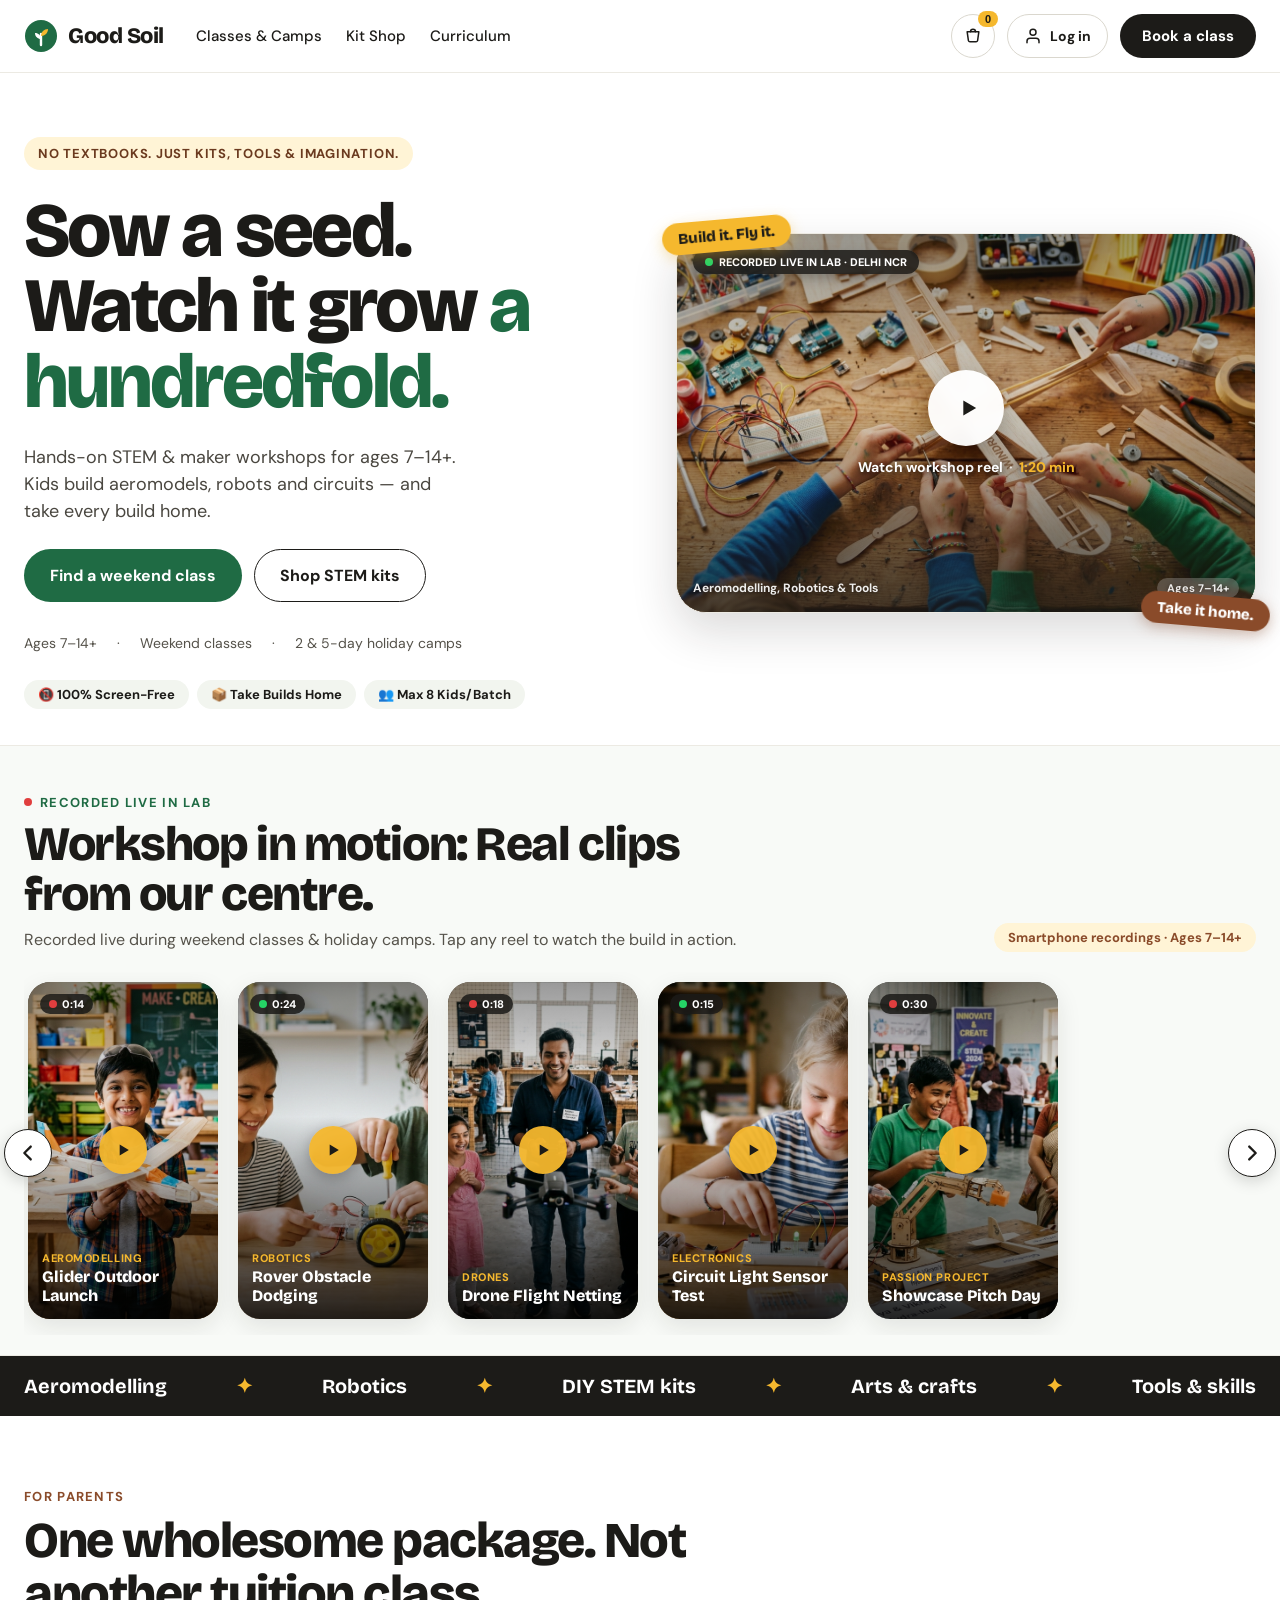
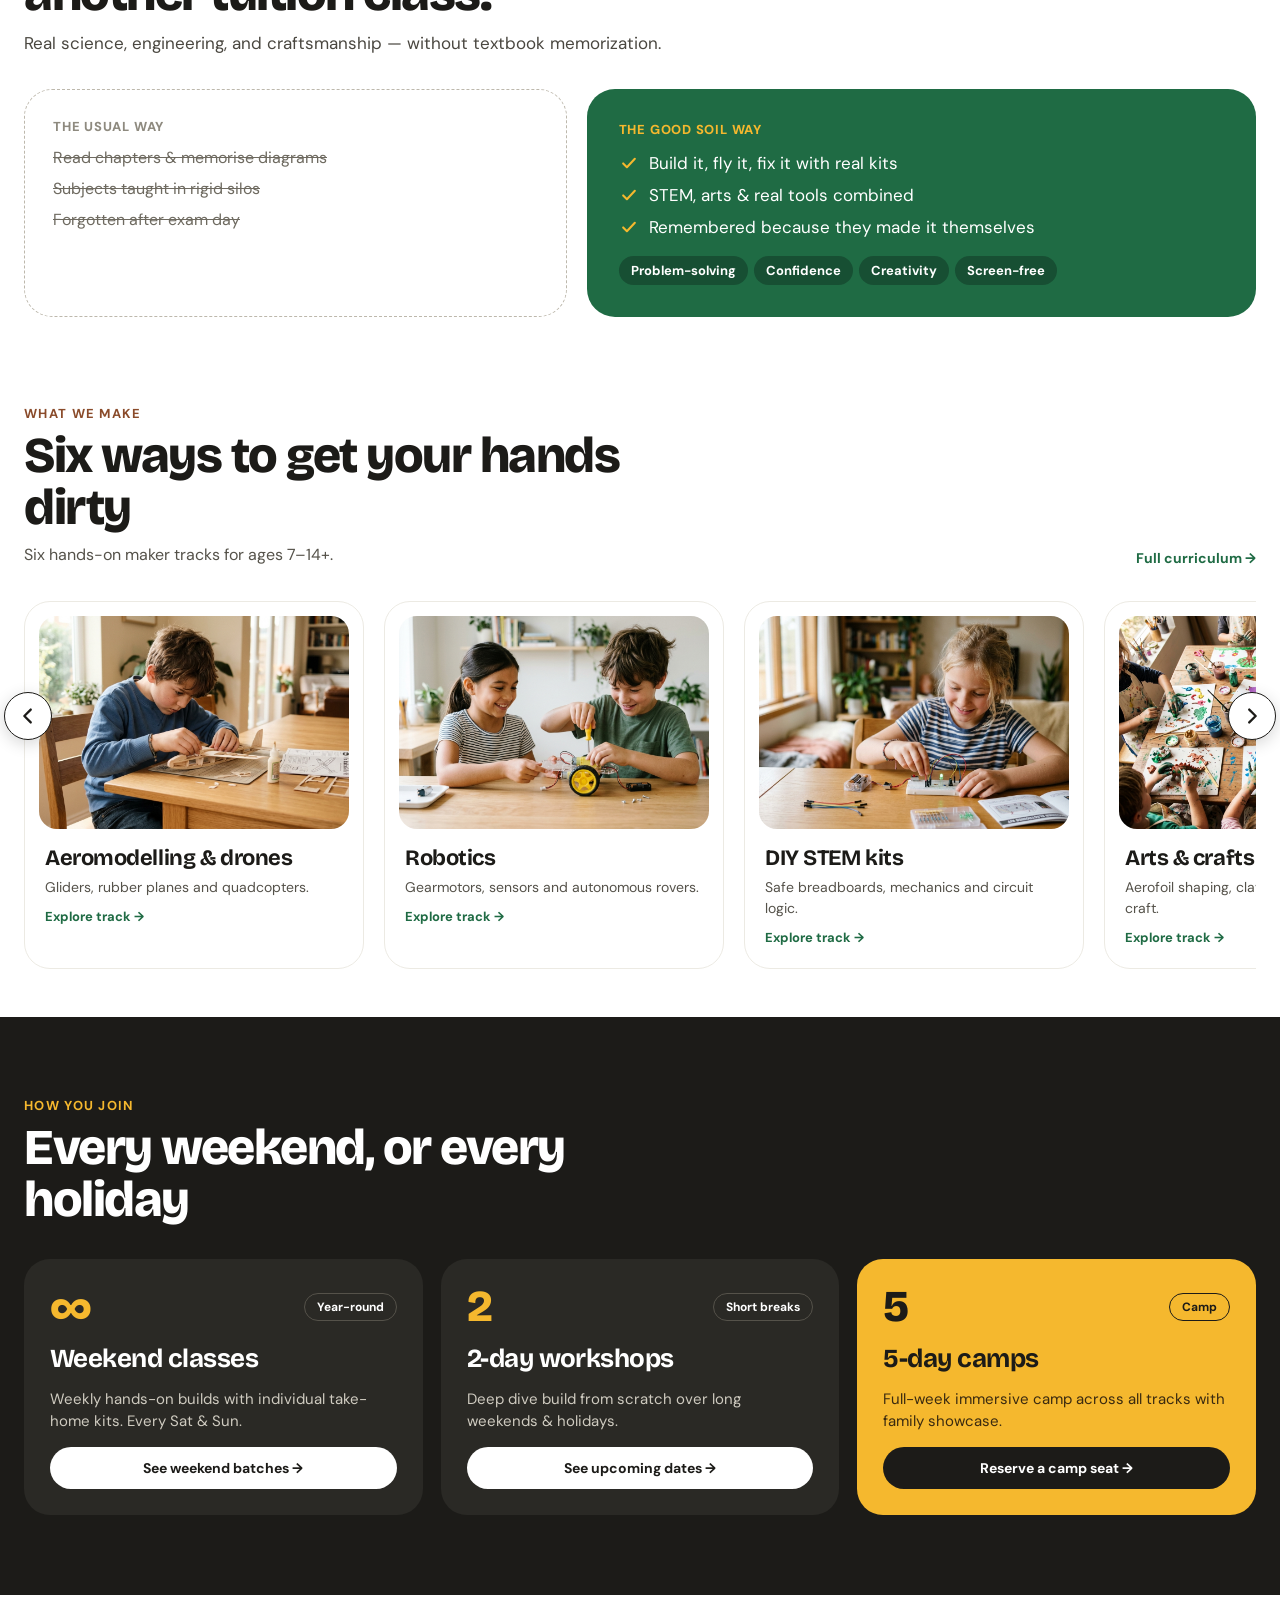
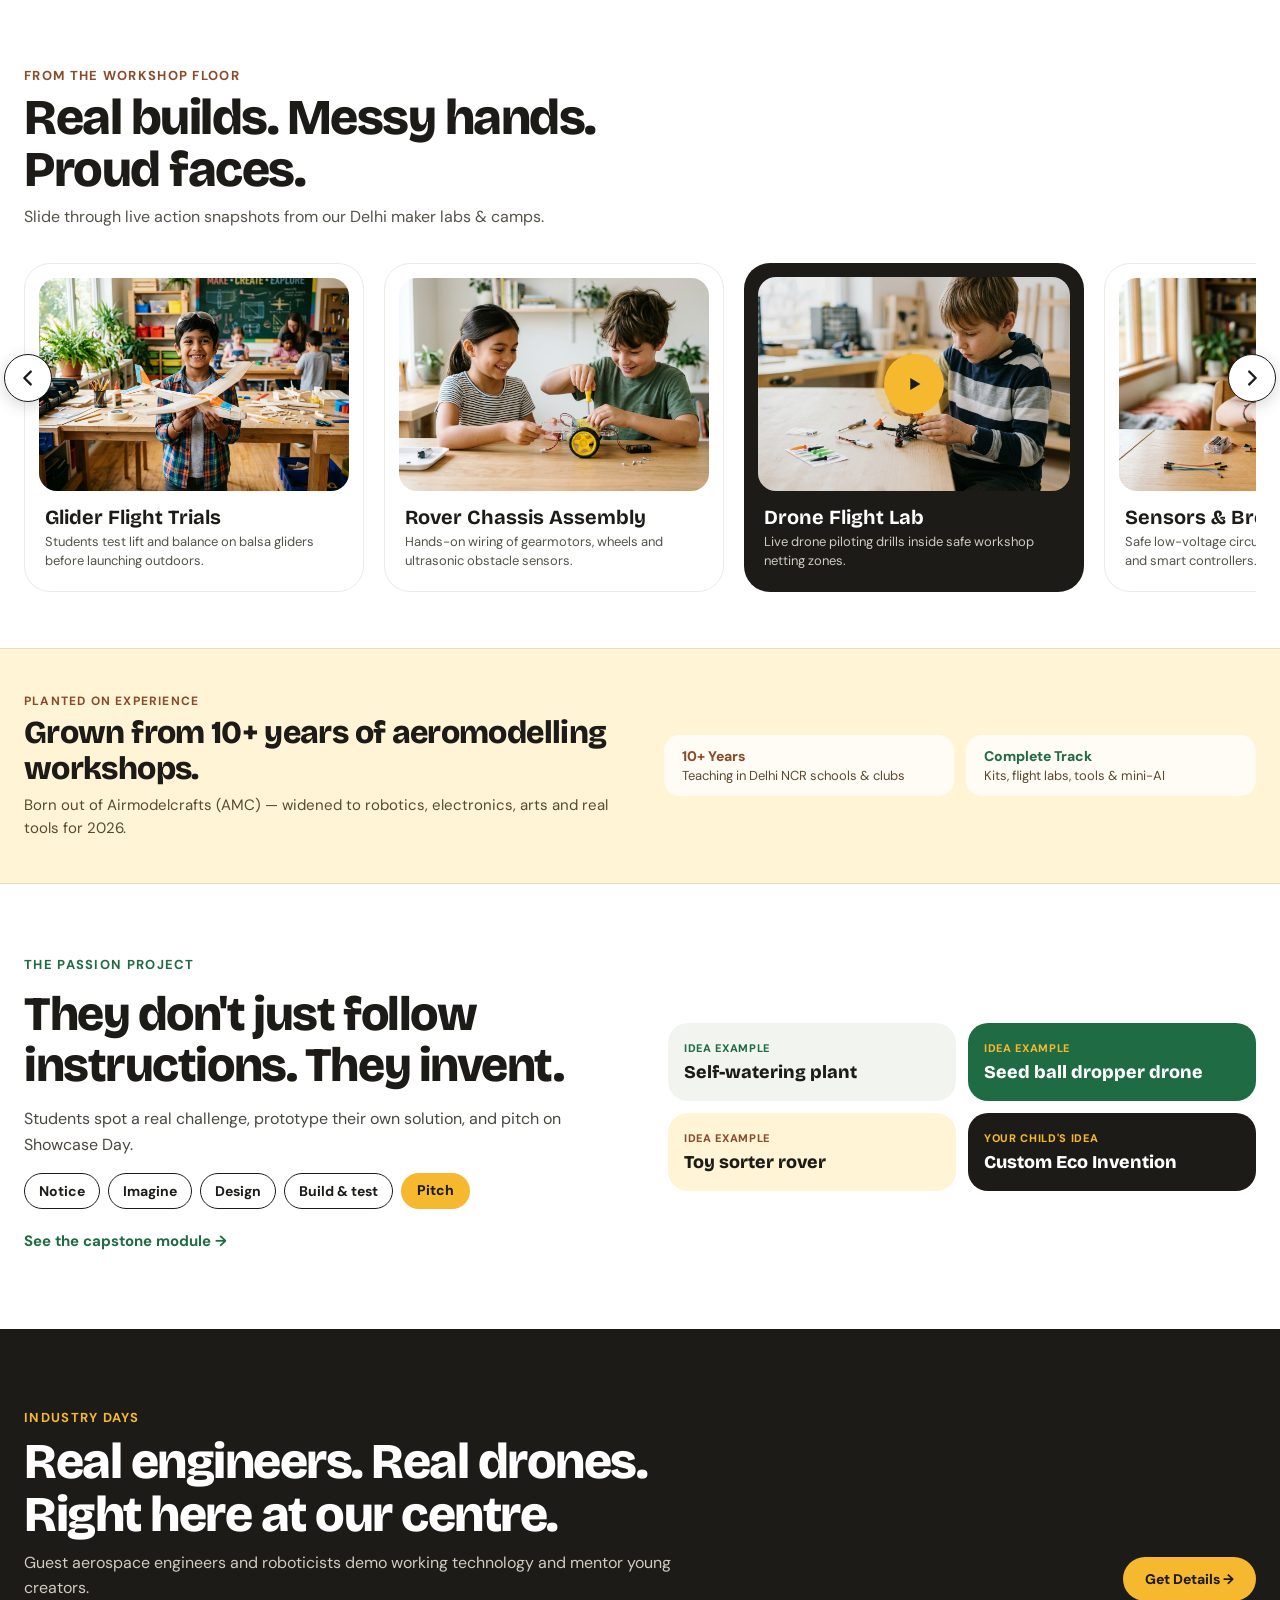
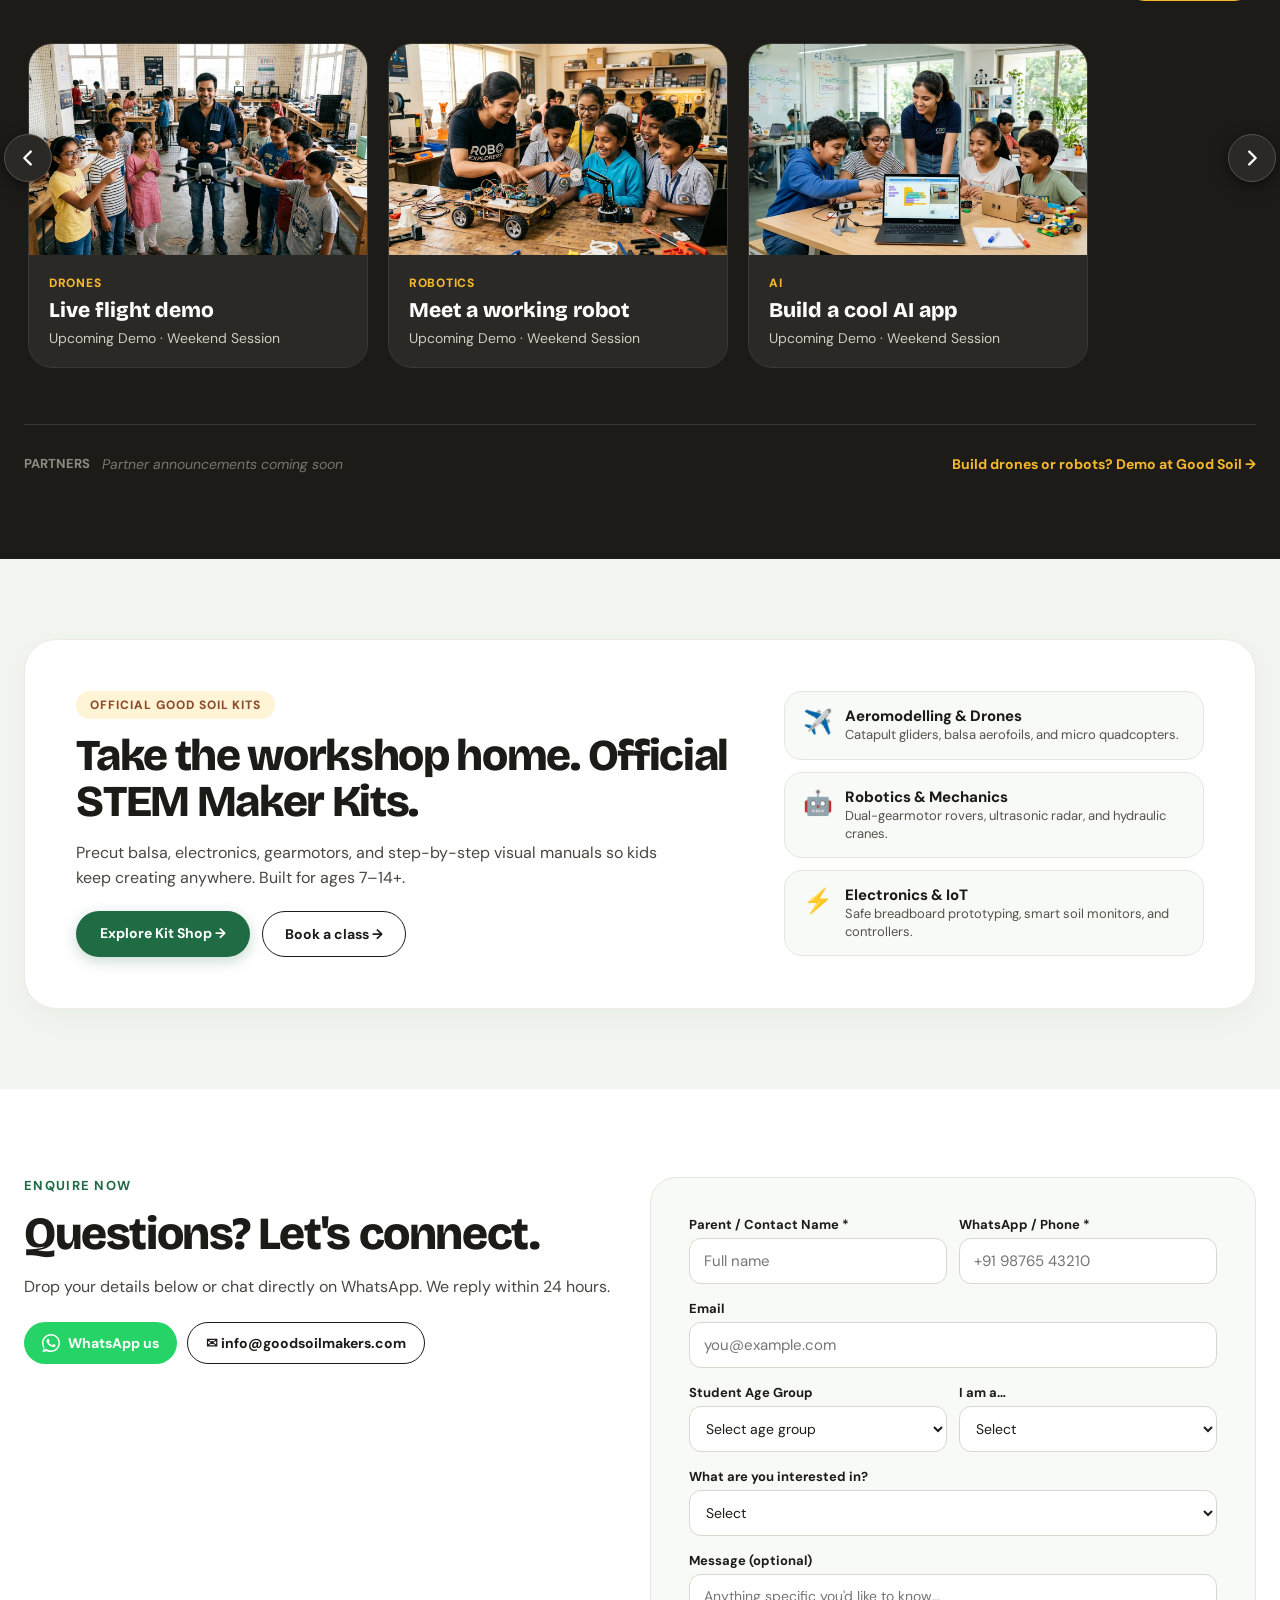
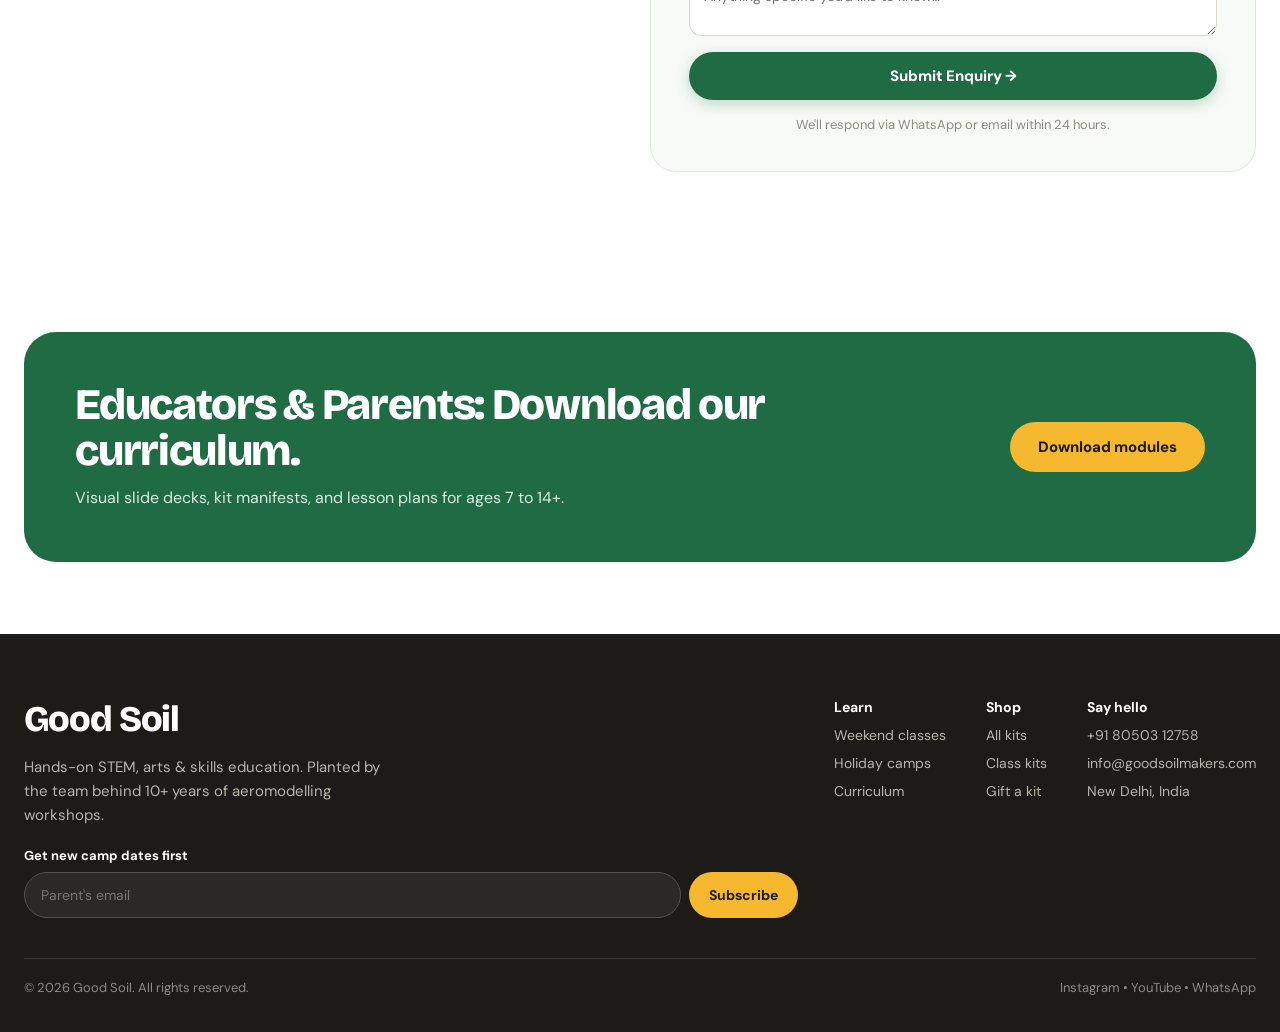
==== commit 16090b67: "ux: merge hero video with workshop reels carousel and tighten mobile layout" ====
--- a/website/index.html
+++ b/website/index.html
@@ -276,8 +276,16 @@
     }
 
     @media (max-width: 768px) {
+      .hero-section {
+        padding: 32px 18px 20px !important;
+        gap: 28px !important;
+      }
+      #workshop-reels > div {
+        padding: 28px 18px 18px !important;
+        gap: 16px !important;
+      }
       .hero-media-col {
-        margin-top: 14px !important;
+        margin-top: 10px !important;
         padding: 4px !important;
       }
       .hero-cinematic-card {
@@ -339,7 +347,7 @@
 
 
 <!-- HERO -->
-<section style="max-width: 1280px; margin: 0 auto; padding: 64px 24px 48px; display: flex; flex-wrap: wrap; gap: 48px; align-items: center">
+<section class="hero-section" style="max-width: 1280px; margin: 0 auto; padding: 64px 24px 36px; display: flex; flex-wrap: wrap; gap: 48px; align-items: center">
 <div style="flex: 1 1 480px; min-width: 0; display: flex; flex-direction: column; gap: 24px">
 <div style="display: inline-flex; align-self: flex-start; align-items: center; gap: 8px; background: #FFF4D6; color: #6B3A1F; font-weight: 700; font-size: 13px; letter-spacing: 0.06em; text-transform: uppercase; padding: 8px 14px; border-radius: 999px">No textbooks. Just kits, tools &amp; imagination.</div>
 <h1 style="margin: 0; font-family: 'Bricolage Grotesque', sans-serif; font-weight: 800; font-size: clamp(44px, 6vw, 84px); line-height: 0.98; letter-spacing: -0.035em">Sow a seed.<br>Watch it grow <span style="color: #1F6B44">a hundredfold.</span></h1>
@@ -404,6 +412,124 @@
 
 </div>
 </section>
+
+<!-- WORKSHOP IN MOTION (VERTICAL SMARTPHONE REELS CAROUSEL) -->
+<section id="workshop-reels" class="mobile-compact" style="background: #F8FAF7; border-top: 1px solid #ECEAE3; border-bottom: 1px solid #ECEAE3;">
+<div style="max-width: 1280px; margin: 0 auto; padding: 48px 24px 20px; display: flex; flex-direction: column; gap: 20px;">
+  <div style="display: flex; flex-wrap: wrap; justify-content: space-between; align-items: flex-end; gap: 16px;">
+    <div style="display: flex; flex-direction: column; gap: 8px; max-width: 720px;">
+      <div style="display: inline-flex; align-items: center; gap: 8px; font-weight: 700; font-size: 13px; letter-spacing: 0.1em; text-transform: uppercase; color: #1F6B44;">
+        <span class="reel-pulse-dot"></span> Recorded Live in Lab
+      </div>
+      <h2 class="mobile-title" style="margin: 0; font-family: 'Bricolage Grotesque', sans-serif; font-weight: 800; font-size: clamp(30px, 4vw, 48px); letter-spacing: -0.03em; line-height: 1.05;">
+        Workshop in motion: Real clips from our centre.
+      </h2>
+      <p style="margin: 0; font-size: 16px; color: #55524A; line-height: 1.5;">
+        Recorded live during weekend classes &amp; holiday camps. Tap any reel to watch the build in action.
+      </p>
+    </div>
+    <div style="font-size: 13px; font-weight: 700; color: #8A4B2A; background: #FFF4D6; padding: 6px 14px; border-radius: 999px;">
+      Smartphone recordings · Ages 7–14+
+    </div>
+  </div>
+
+  <div class="slider-container">
+    <button type="button" class="slider-arrow slider-arrow-left" onclick="slideCarousel('reels-slider', -1)" aria-label="Previous reel" style="top: 50%;">
+      <svg viewBox="0 0 24 24" fill="none" stroke="currentColor" stroke-width="2.5" stroke-linecap="round" stroke-linejoin="round" aria-hidden="true"><path d="M15 19l-7-7 7-7"/></svg>
+    </button>
+
+    <div id="reels-slider" class="slider-track" style="padding-bottom: 16px;">
+
+      <!-- Reel 1: Glider Flight -->
+      <div class="reel-card" onclick="openVideoModal('videos/reel-1.mp4', 'Balsa Glider Flight Trial', 'Outdoor flight trials recorded on phone at Delhi Centre', true, 'images/child-glider.jpg')" role="button" tabindex="0" title="Watch Glider Flight Reel">
+        <img src="images/child-glider.jpg" alt="Child testing glider" loading="lazy" style="width: 100%; height: 100%; object-fit: cover;">
+        <div style="position: absolute; inset: 0; background: linear-gradient(180deg, rgba(0,0,0,0.4) 0%, transparent 40%, rgba(0,0,0,0.85) 100%);"></div>
+        <div style="position: absolute; top: 12px; left: 12px; background: rgba(28,27,24,0.85); color: #FFFFFF; font-size: 11px; font-weight: 800; padding: 3px 9px; border-radius: 999px; display: flex; align-items: center; gap: 5px;">
+          <span class="reel-pulse-dot"></span> 0:14
+        </div>
+        <div style="position: absolute; top: 50%; left: 50%; transform: translate(-50%, -50%); width: 48px; height: 48px; border-radius: 50%; background: rgba(245,184,46,0.95); display: flex; align-items: center; justify-content: center; box-shadow: 0 4px 16px rgba(0,0,0,0.3);">
+          <svg width="20" height="20" viewBox="0 0 24 24" fill="#1C1B18"><path d="M8 5.5v13l11-6.5Z"/></svg>
+        </div>
+        <div style="position: absolute; bottom: 14px; left: 14px; right: 14px; color: #FFFFFF;">
+          <div style="font-size: 11px; font-weight: 800; text-transform: uppercase; color: #F5B82E; letter-spacing: 0.05em; margin-bottom: 2px;">Aeromodelling</div>
+          <div style="font-family: 'Bricolage Grotesque', sans-serif; font-size: 16px; font-weight: 800; line-height: 1.2;">Glider Outdoor Launch</div>
+        </div>
+      </div>
+
+      <!-- Reel 2: Rover Navigation -->
+      <div class="reel-card" onclick="openVideoModal('videos/reel-2.mp4', 'Robot Rover Obstacle Run', 'Dual-motor ultrasonic rover speed test recorded in Delhi Lab', true, 'images/stem-kit-robot-rover.jpg')" role="button" tabindex="0" title="Watch Rover Obstacle Reel">
+        <img src="images/stem-kit-robot-rover.jpg" alt="Rover assembly" loading="lazy" style="width: 100%; height: 100%; object-fit: cover;">
+        <div style="position: absolute; inset: 0; background: linear-gradient(180deg, rgba(0,0,0,0.4) 0%, transparent 40%, rgba(0,0,0,0.85) 100%);"></div>
+        <div style="position: absolute; top: 12px; left: 12px; background: rgba(28,27,24,0.85); color: #FFFFFF; font-size: 11px; font-weight: 800; padding: 3px 9px; border-radius: 999px; display: flex; align-items: center; gap: 5px;">
+          <span class="reel-pulse-dot" style="background: #25D366;"></span> 0:24
+        </div>
+        <div style="position: absolute; top: 50%; left: 50%; transform: translate(-50%, -50%); width: 48px; height: 48px; border-radius: 50%; background: rgba(245,184,46,0.95); display: flex; align-items: center; justify-content: center; box-shadow: 0 4px 16px rgba(0,0,0,0.3);">
+          <svg width="20" height="20" viewBox="0 0 24 24" fill="#1C1B18"><path d="M8 5.5v13l11-6.5Z"/></svg>
+        </div>
+        <div style="position: absolute; bottom: 14px; left: 14px; right: 14px; color: #FFFFFF;">
+          <div style="font-size: 11px; font-weight: 800; text-transform: uppercase; color: #F5B82E; letter-spacing: 0.05em; margin-bottom: 2px;">Robotics</div>
+          <div style="font-family: 'Bricolage Grotesque', sans-serif; font-size: 16px; font-weight: 800; line-height: 1.2;">Rover Obstacle Dodging</div>
+        </div>
+      </div>
+
+      <!-- Reel 3: Drone Netting Practice -->
+      <div class="reel-card" onclick="openVideoModal('videos/reel-3.mp4', 'Quadcopter Flight Netting', 'Live micro quadcopter drills recorded inside workshop net', true, 'images/drone-demo-day.jpg')" role="button" tabindex="0" title="Watch Drone Flight Reel">
+        <img src="images/drone-demo-day.jpg" alt="Drone demo" loading="lazy" style="width: 100%; height: 100%; object-fit: cover;">
+        <div style="position: absolute; inset: 0; background: linear-gradient(180deg, rgba(0,0,0,0.4) 0%, transparent 40%, rgba(0,0,0,0.85) 100%);"></div>
+        <div style="position: absolute; top: 12px; left: 12px; background: rgba(28,27,24,0.85); color: #FFFFFF; font-size: 11px; font-weight: 800; padding: 3px 9px; border-radius: 999px; display: flex; align-items: center; gap: 5px;">
+          <span class="reel-pulse-dot"></span> 0:18
+        </div>
+        <div style="position: absolute; top: 50%; left: 50%; transform: translate(-50%, -50%); width: 48px; height: 48px; border-radius: 50%; background: rgba(245,184,46,0.95); display: flex; align-items: center; justify-content: center; box-shadow: 0 4px 16px rgba(0,0,0,0.3);">
+          <svg width="20" height="20" viewBox="0 0 24 24" fill="#1C1B18"><path d="M8 5.5v13l11-6.5Z"/></svg>
+        </div>
+        <div style="position: absolute; bottom: 14px; left: 14px; right: 14px; color: #FFFFFF;">
+          <div style="font-size: 11px; font-weight: 800; text-transform: uppercase; color: #F5B82E; letter-spacing: 0.05em; margin-bottom: 2px;">Drones</div>
+          <div style="font-family: 'Bricolage Grotesque', sans-serif; font-size: 16px; font-weight: 800; line-height: 1.2;">Drone Flight Netting</div>
+        </div>
+      </div>
+
+      <!-- Reel 4: Breadboard Wiring -->
+      <div class="reel-card" onclick="openVideoModal('videos/reel-4.mp4', 'Breadboard Circuit & Light Sensor', 'Testing automated light-activated buzzer circuit', true, 'images/stem-kit-breadboard-circuit.jpg')" role="button" tabindex="0" title="Watch Electronics Reel">
+        <img src="images/stem-kit-breadboard-circuit.jpg" alt="Girl with breadboard" loading="lazy" style="width: 100%; height: 100%; object-fit: cover;">
+        <div style="position: absolute; inset: 0; background: linear-gradient(180deg, rgba(0,0,0,0.4) 0%, transparent 40%, rgba(0,0,0,0.85) 100%);"></div>
+        <div style="position: absolute; top: 12px; left: 12px; background: rgba(28,27,24,0.85); color: #FFFFFF; font-size: 11px; font-weight: 800; padding: 3px 9px; border-radius: 999px; display: flex; align-items: center; gap: 5px;">
+          <span class="reel-pulse-dot" style="background: #25D366;"></span> 0:15
+        </div>
+        <div style="position: absolute; top: 50%; left: 50%; transform: translate(-50%, -50%); width: 48px; height: 48px; border-radius: 50%; background: rgba(245,184,46,0.95); display: flex; align-items: center; justify-content: center; box-shadow: 0 4px 16px rgba(0,0,0,0.3);">
+          <svg width="20" height="20" viewBox="0 0 24 24" fill="#1C1B18"><path d="M8 5.5v13l11-6.5Z"/></svg>
+        </div>
+        <div style="position: absolute; bottom: 14px; left: 14px; right: 14px; color: #FFFFFF;">
+          <div style="font-size: 11px; font-weight: 800; text-transform: uppercase; color: #F5B82E; letter-spacing: 0.05em; margin-bottom: 2px;">Electronics</div>
+          <div style="font-family: 'Bricolage Grotesque', sans-serif; font-size: 16px; font-weight: 800; line-height: 1.2;">Circuit Light Sensor Test</div>
+        </div>
+      </div>
+
+      <!-- Reel 5: Showcase Pitch -->
+      <div class="reel-card" onclick="openVideoModal('videos/reel-5.mp4', 'Young Maker Showcase Pitch', '7-year-old presenting self-built prototype to parents', true, 'images/stem-expo-showcase.jpg')" role="button" tabindex="0" title="Watch Showcase Pitch Reel">
+        <img src="images/stem-expo-showcase.jpg" alt="Showcase day" loading="lazy" style="width: 100%; height: 100%; object-fit: cover;">
+        <div style="position: absolute; inset: 0; background: linear-gradient(180deg, rgba(0,0,0,0.4) 0%, transparent 40%, rgba(0,0,0,0.85) 100%);"></div>
+        <div style="position: absolute; top: 12px; left: 12px; background: rgba(28,27,24,0.85); color: #FFFFFF; font-size: 11px; font-weight: 800; padding: 3px 9px; border-radius: 999px; display: flex; align-items: center; gap: 5px;">
+          <span class="reel-pulse-dot"></span> 0:30
+        </div>
+        <div style="position: absolute; top: 50%; left: 50%; transform: translate(-50%, -50%); width: 48px; height: 48px; border-radius: 50%; background: rgba(245,184,46,0.95); display: flex; align-items: center; justify-content: center; box-shadow: 0 4px 16px rgba(0,0,0,0.3);">
+          <svg width="20" height="20" viewBox="0 0 24 24" fill="#1C1B18"><path d="M8 5.5v13l11-6.5Z"/></svg>
+        </div>
+        <div style="position: absolute; bottom: 14px; left: 14px; right: 14px; color: #FFFFFF;">
+          <div style="font-size: 11px; font-weight: 800; text-transform: uppercase; color: #F5B82E; letter-spacing: 0.05em; margin-bottom: 2px;">Passion Project</div>
+          <div style="font-family: 'Bricolage Grotesque', sans-serif; font-size: 16px; font-weight: 800; line-height: 1.2;">Showcase Pitch Day</div>
+        </div>
+      </div>
+
+    </div>
+
+    <button type="button" class="slider-arrow slider-arrow-right" onclick="slideCarousel('reels-slider', 1)" aria-label="Next reel" style="top: 50%;">
+      <svg viewBox="0 0 24 24" fill="none" stroke="currentColor" stroke-width="2.5" stroke-linecap="round" stroke-linejoin="round" aria-hidden="true"><path d="M9 5l7 7-7 7"/></svg>
+    </button>
+  </div>
+</div>
+</section>
+
+
 
 <!-- MARQUEE STRIP -->
 <div style="background: #1C1B18; color: #FFFFFF; overflow: hidden">
@@ -567,120 +693,6 @@
 </div>
 </section>
 
-<!-- WORKSHOP IN MOTION (VERTICAL SMARTPHONE REELS CAROUSEL) -->
-<section id="workshop-reels" class="mobile-compact" style="max-width: 1280px; margin: 0 auto; padding: 56px 24px 20px; display: flex; flex-direction: column; gap: 24px;">
-  <div style="display: flex; flex-wrap: wrap; justify-content: space-between; align-items: flex-end; gap: 16px;">
-    <div style="display: flex; flex-direction: column; gap: 8px; max-width: 720px;">
-      <div style="display: inline-flex; align-items: center; gap: 8px; font-weight: 700; font-size: 13px; letter-spacing: 0.1em; text-transform: uppercase; color: #1F6B44;">
-        <span class="reel-pulse-dot"></span> Recorded Live in Lab
-      </div>
-      <h2 class="mobile-title" style="margin: 0; font-family: 'Bricolage Grotesque', sans-serif; font-weight: 800; font-size: clamp(30px, 4vw, 48px); letter-spacing: -0.03em; line-height: 1.05;">
-        Workshop in motion: Real clips from our centre.
-      </h2>
-      <p style="margin: 0; font-size: 16px; color: #55524A; line-height: 1.5;">
-        Recorded live during weekend classes &amp; holiday camps. Tap any reel to watch the build in action.
-      </p>
-    </div>
-    <div style="font-size: 13px; font-weight: 700; color: #8A4B2A; background: #FFF4D6; padding: 6px 14px; border-radius: 999px;">
-      Smartphone recordings · Ages 7–14+
-    </div>
-  </div>
-
-  <div class="slider-container">
-    <button type="button" class="slider-arrow slider-arrow-left" onclick="slideCarousel('reels-slider', -1)" aria-label="Previous reel" style="top: 50%;">
-      <svg viewBox="0 0 24 24" fill="none" stroke="currentColor" stroke-width="2.5" stroke-linecap="round" stroke-linejoin="round" aria-hidden="true"><path d="M15 19l-7-7 7-7"/></svg>
-    </button>
-
-    <div id="reels-slider" class="slider-track" style="padding-bottom: 16px;">
-
-      <!-- Reel 1: Glider Flight -->
-      <div class="reel-card" onclick="openVideoModal('videos/reel-1.mp4', 'Balsa Glider Flight Trial', 'Outdoor flight trials recorded on phone at Delhi Centre', true, 'images/child-glider.jpg')" role="button" tabindex="0" title="Watch Glider Flight Reel">
-        <img src="images/child-glider.jpg" alt="Child testing glider" loading="lazy" style="width: 100%; height: 100%; object-fit: cover;">
-        <div style="position: absolute; inset: 0; background: linear-gradient(180deg, rgba(0,0,0,0.4) 0%, transparent 40%, rgba(0,0,0,0.85) 100%);"></div>
-        <div style="position: absolute; top: 12px; left: 12px; background: rgba(28,27,24,0.85); color: #FFFFFF; font-size: 11px; font-weight: 800; padding: 3px 9px; border-radius: 999px; display: flex; align-items: center; gap: 5px;">
-          <span class="reel-pulse-dot"></span> 0:14
-        </div>
-        <div style="position: absolute; top: 50%; left: 50%; transform: translate(-50%, -50%); width: 48px; height: 48px; border-radius: 50%; background: rgba(245,184,46,0.95); display: flex; align-items: center; justify-content: center; box-shadow: 0 4px 16px rgba(0,0,0,0.3);">
-          <svg width="20" height="20" viewBox="0 0 24 24" fill="#1C1B18"><path d="M8 5.5v13l11-6.5Z"/></svg>
-        </div>
-        <div style="position: absolute; bottom: 14px; left: 14px; right: 14px; color: #FFFFFF;">
-          <div style="font-size: 11px; font-weight: 800; text-transform: uppercase; color: #F5B82E; letter-spacing: 0.05em; margin-bottom: 2px;">Aeromodelling</div>
-          <div style="font-family: 'Bricolage Grotesque', sans-serif; font-size: 16px; font-weight: 800; line-height: 1.2;">Glider Outdoor Launch</div>
-        </div>
-      </div>
-
-      <!-- Reel 2: Rover Navigation -->
-      <div class="reel-card" onclick="openVideoModal('videos/reel-2.mp4', 'Robot Rover Obstacle Run', 'Dual-motor ultrasonic rover speed test recorded in Delhi Lab', true, 'images/stem-kit-robot-rover.jpg')" role="button" tabindex="0" title="Watch Rover Obstacle Reel">
-        <img src="images/stem-kit-robot-rover.jpg" alt="Rover assembly" loading="lazy" style="width: 100%; height: 100%; object-fit: cover;">
-        <div style="position: absolute; inset: 0; background: linear-gradient(180deg, rgba(0,0,0,0.4) 0%, transparent 40%, rgba(0,0,0,0.85) 100%);"></div>
-        <div style="position: absolute; top: 12px; left: 12px; background: rgba(28,27,24,0.85); color: #FFFFFF; font-size: 11px; font-weight: 800; padding: 3px 9px; border-radius: 999px; display: flex; align-items: center; gap: 5px;">
-          <span class="reel-pulse-dot" style="background: #25D366;"></span> 0:24
-        </div>
-        <div style="position: absolute; top: 50%; left: 50%; transform: translate(-50%, -50%); width: 48px; height: 48px; border-radius: 50%; background: rgba(245,184,46,0.95); display: flex; align-items: center; justify-content: center; box-shadow: 0 4px 16px rgba(0,0,0,0.3);">
-          <svg width="20" height="20" viewBox="0 0 24 24" fill="#1C1B18"><path d="M8 5.5v13l11-6.5Z"/></svg>
-        </div>
-        <div style="position: absolute; bottom: 14px; left: 14px; right: 14px; color: #FFFFFF;">
-          <div style="font-size: 11px; font-weight: 800; text-transform: uppercase; color: #F5B82E; letter-spacing: 0.05em; margin-bottom: 2px;">Robotics</div>
-          <div style="font-family: 'Bricolage Grotesque', sans-serif; font-size: 16px; font-weight: 800; line-height: 1.2;">Rover Obstacle Dodging</div>
-        </div>
-      </div>
-
-      <!-- Reel 3: Drone Netting Practice -->
-      <div class="reel-card" onclick="openVideoModal('videos/reel-3.mp4', 'Quadcopter Flight Netting', 'Live micro quadcopter drills recorded inside workshop net', true, 'images/drone-demo-day.jpg')" role="button" tabindex="0" title="Watch Drone Flight Reel">
-        <img src="images/drone-demo-day.jpg" alt="Drone demo" loading="lazy" style="width: 100%; height: 100%; object-fit: cover;">
-        <div style="position: absolute; inset: 0; background: linear-gradient(180deg, rgba(0,0,0,0.4) 0%, transparent 40%, rgba(0,0,0,0.85) 100%);"></div>
-        <div style="position: absolute; top: 12px; left: 12px; background: rgba(28,27,24,0.85); color: #FFFFFF; font-size: 11px; font-weight: 800; padding: 3px 9px; border-radius: 999px; display: flex; align-items: center; gap: 5px;">
-          <span class="reel-pulse-dot"></span> 0:18
-        </div>
-        <div style="position: absolute; top: 50%; left: 50%; transform: translate(-50%, -50%); width: 48px; height: 48px; border-radius: 50%; background: rgba(245,184,46,0.95); display: flex; align-items: center; justify-content: center; box-shadow: 0 4px 16px rgba(0,0,0,0.3);">
-          <svg width="20" height="20" viewBox="0 0 24 24" fill="#1C1B18"><path d="M8 5.5v13l11-6.5Z"/></svg>
-        </div>
-        <div style="position: absolute; bottom: 14px; left: 14px; right: 14px; color: #FFFFFF;">
-          <div style="font-size: 11px; font-weight: 800; text-transform: uppercase; color: #F5B82E; letter-spacing: 0.05em; margin-bottom: 2px;">Drones</div>
-          <div style="font-family: 'Bricolage Grotesque', sans-serif; font-size: 16px; font-weight: 800; line-height: 1.2;">Drone Flight Netting</div>
-        </div>
-      </div>
-
-      <!-- Reel 4: Breadboard Wiring -->
-      <div class="reel-card" onclick="openVideoModal('videos/reel-4.mp4', 'Breadboard Circuit & Light Sensor', 'Testing automated light-activated buzzer circuit', true, 'images/stem-kit-breadboard-circuit.jpg')" role="button" tabindex="0" title="Watch Electronics Reel">
-        <img src="images/stem-kit-breadboard-circuit.jpg" alt="Girl with breadboard" loading="lazy" style="width: 100%; height: 100%; object-fit: cover;">
-        <div style="position: absolute; inset: 0; background: linear-gradient(180deg, rgba(0,0,0,0.4) 0%, transparent 40%, rgba(0,0,0,0.85) 100%);"></div>
-        <div style="position: absolute; top: 12px; left: 12px; background: rgba(28,27,24,0.85); color: #FFFFFF; font-size: 11px; font-weight: 800; padding: 3px 9px; border-radius: 999px; display: flex; align-items: center; gap: 5px;">
-          <span class="reel-pulse-dot" style="background: #25D366;"></span> 0:15
-        </div>
-        <div style="position: absolute; top: 50%; left: 50%; transform: translate(-50%, -50%); width: 48px; height: 48px; border-radius: 50%; background: rgba(245,184,46,0.95); display: flex; align-items: center; justify-content: center; box-shadow: 0 4px 16px rgba(0,0,0,0.3);">
-          <svg width="20" height="20" viewBox="0 0 24 24" fill="#1C1B18"><path d="M8 5.5v13l11-6.5Z"/></svg>
-        </div>
-        <div style="position: absolute; bottom: 14px; left: 14px; right: 14px; color: #FFFFFF;">
-          <div style="font-size: 11px; font-weight: 800; text-transform: uppercase; color: #F5B82E; letter-spacing: 0.05em; margin-bottom: 2px;">Electronics</div>
-          <div style="font-family: 'Bricolage Grotesque', sans-serif; font-size: 16px; font-weight: 800; line-height: 1.2;">Circuit Light Sensor Test</div>
-        </div>
-      </div>
-
-      <!-- Reel 5: Showcase Pitch -->
-      <div class="reel-card" onclick="openVideoModal('videos/reel-5.mp4', 'Young Maker Showcase Pitch', '7-year-old presenting self-built prototype to parents', true, 'images/stem-expo-showcase.jpg')" role="button" tabindex="0" title="Watch Showcase Pitch Reel">
-        <img src="images/stem-expo-showcase.jpg" alt="Showcase day" loading="lazy" style="width: 100%; height: 100%; object-fit: cover;">
-        <div style="position: absolute; inset: 0; background: linear-gradient(180deg, rgba(0,0,0,0.4) 0%, transparent 40%, rgba(0,0,0,0.85) 100%);"></div>
-        <div style="position: absolute; top: 12px; left: 12px; background: rgba(28,27,24,0.85); color: #FFFFFF; font-size: 11px; font-weight: 800; padding: 3px 9px; border-radius: 999px; display: flex; align-items: center; gap: 5px;">
-          <span class="reel-pulse-dot"></span> 0:30
-        </div>
-        <div style="position: absolute; top: 50%; left: 50%; transform: translate(-50%, -50%); width: 48px; height: 48px; border-radius: 50%; background: rgba(245,184,46,0.95); display: flex; align-items: center; justify-content: center; box-shadow: 0 4px 16px rgba(0,0,0,0.3);">
-          <svg width="20" height="20" viewBox="0 0 24 24" fill="#1C1B18"><path d="M8 5.5v13l11-6.5Z"/></svg>
-        </div>
-        <div style="position: absolute; bottom: 14px; left: 14px; right: 14px; color: #FFFFFF;">
-          <div style="font-size: 11px; font-weight: 800; text-transform: uppercase; color: #F5B82E; letter-spacing: 0.05em; margin-bottom: 2px;">Passion Project</div>
-          <div style="font-family: 'Bricolage Grotesque', sans-serif; font-size: 16px; font-weight: 800; line-height: 1.2;">Showcase Pitch Day</div>
-        </div>
-      </div>
-
-    </div>
-
-    <button type="button" class="slider-arrow slider-arrow-right" onclick="slideCarousel('reels-slider', 1)" aria-label="Next reel" style="top: 50%;">
-      <svg viewBox="0 0 24 24" fill="none" stroke="currentColor" stroke-width="2.5" stroke-linecap="round" stroke-linejoin="round" aria-hidden="true"><path d="M9 5l7 7-7 7"/></svg>
-    </button>
-  </div>
-</section>
-
 <!-- WORKSHOP MOMENTS SLIDER (Replaces static gallery) -->
 <section id="moments" class="mobile-compact" style="max-width: 1280px; margin: 0 auto; padding: 72px 24px 32px; display: flex; flex-direction: column; gap: 24px">
 <div style="display: flex; flex-wrap: wrap; justify-content: space-between; align-items: flex-end; gap: 16px">
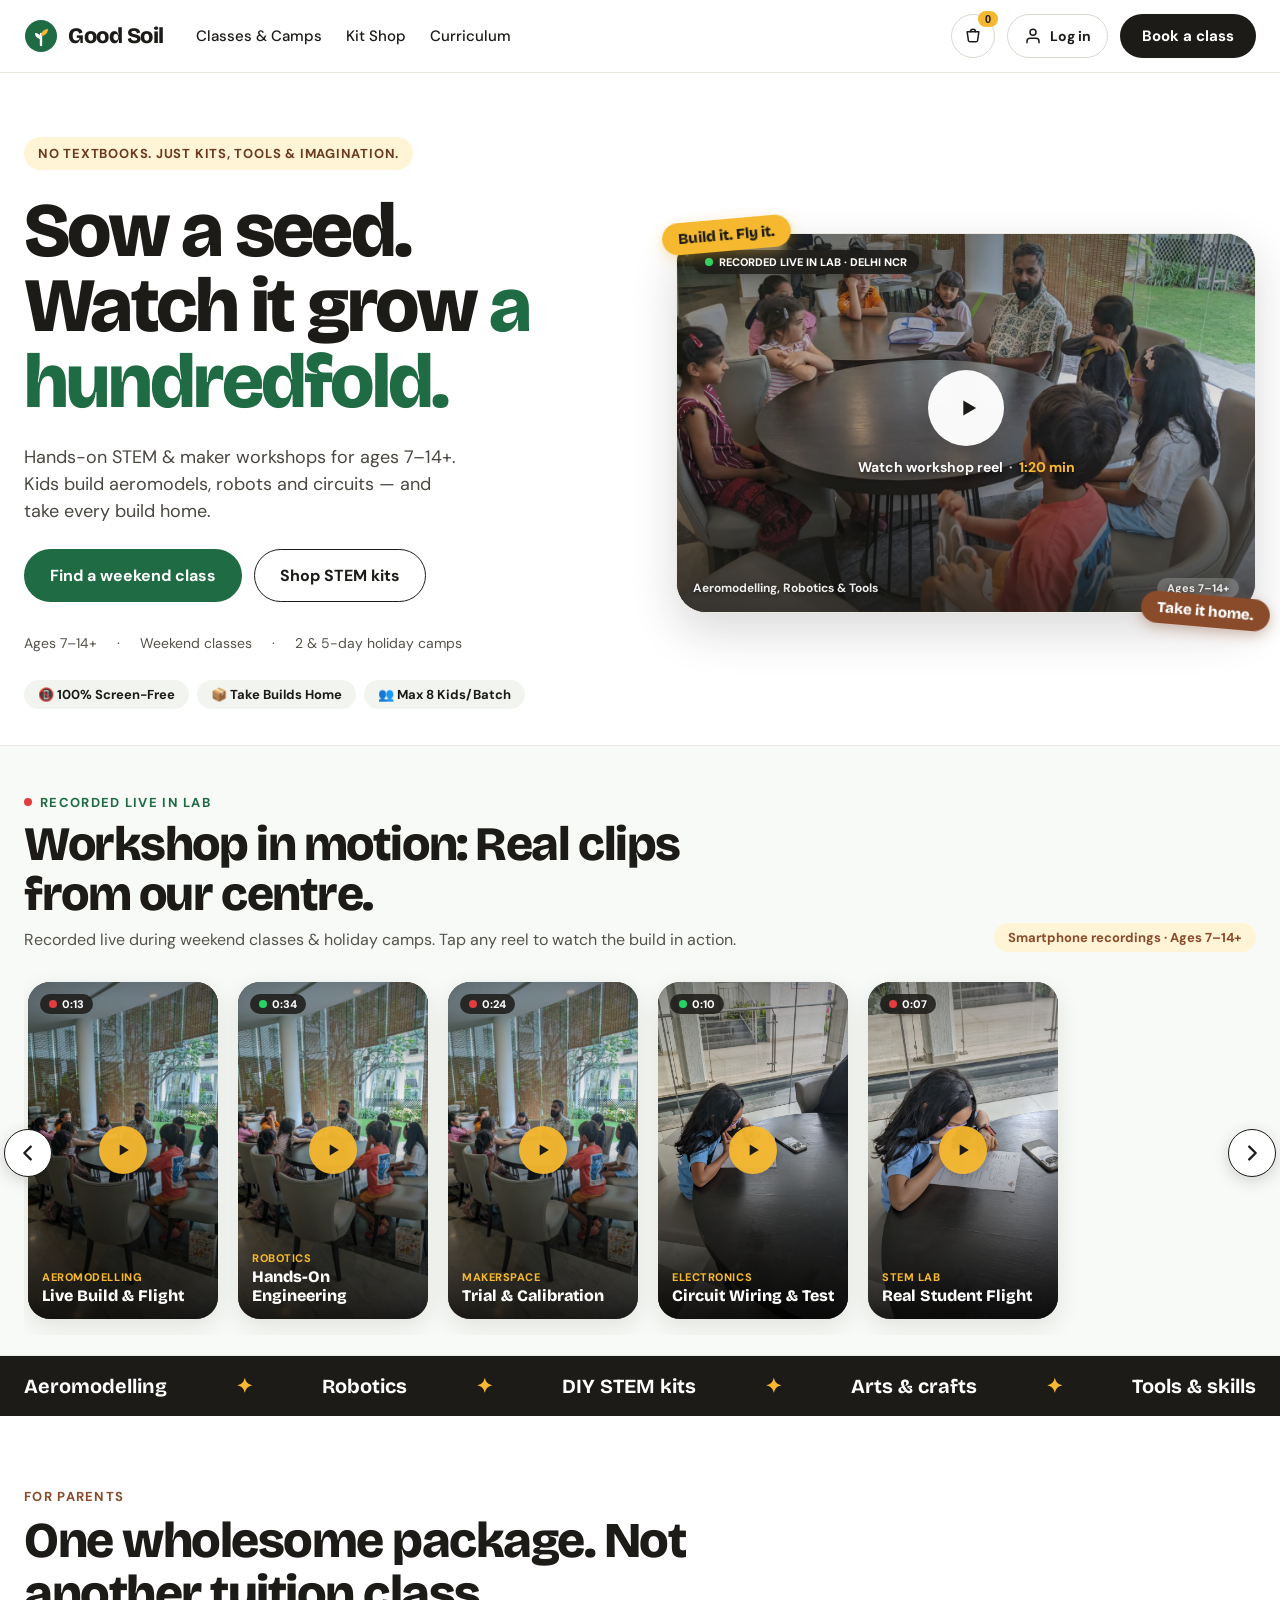
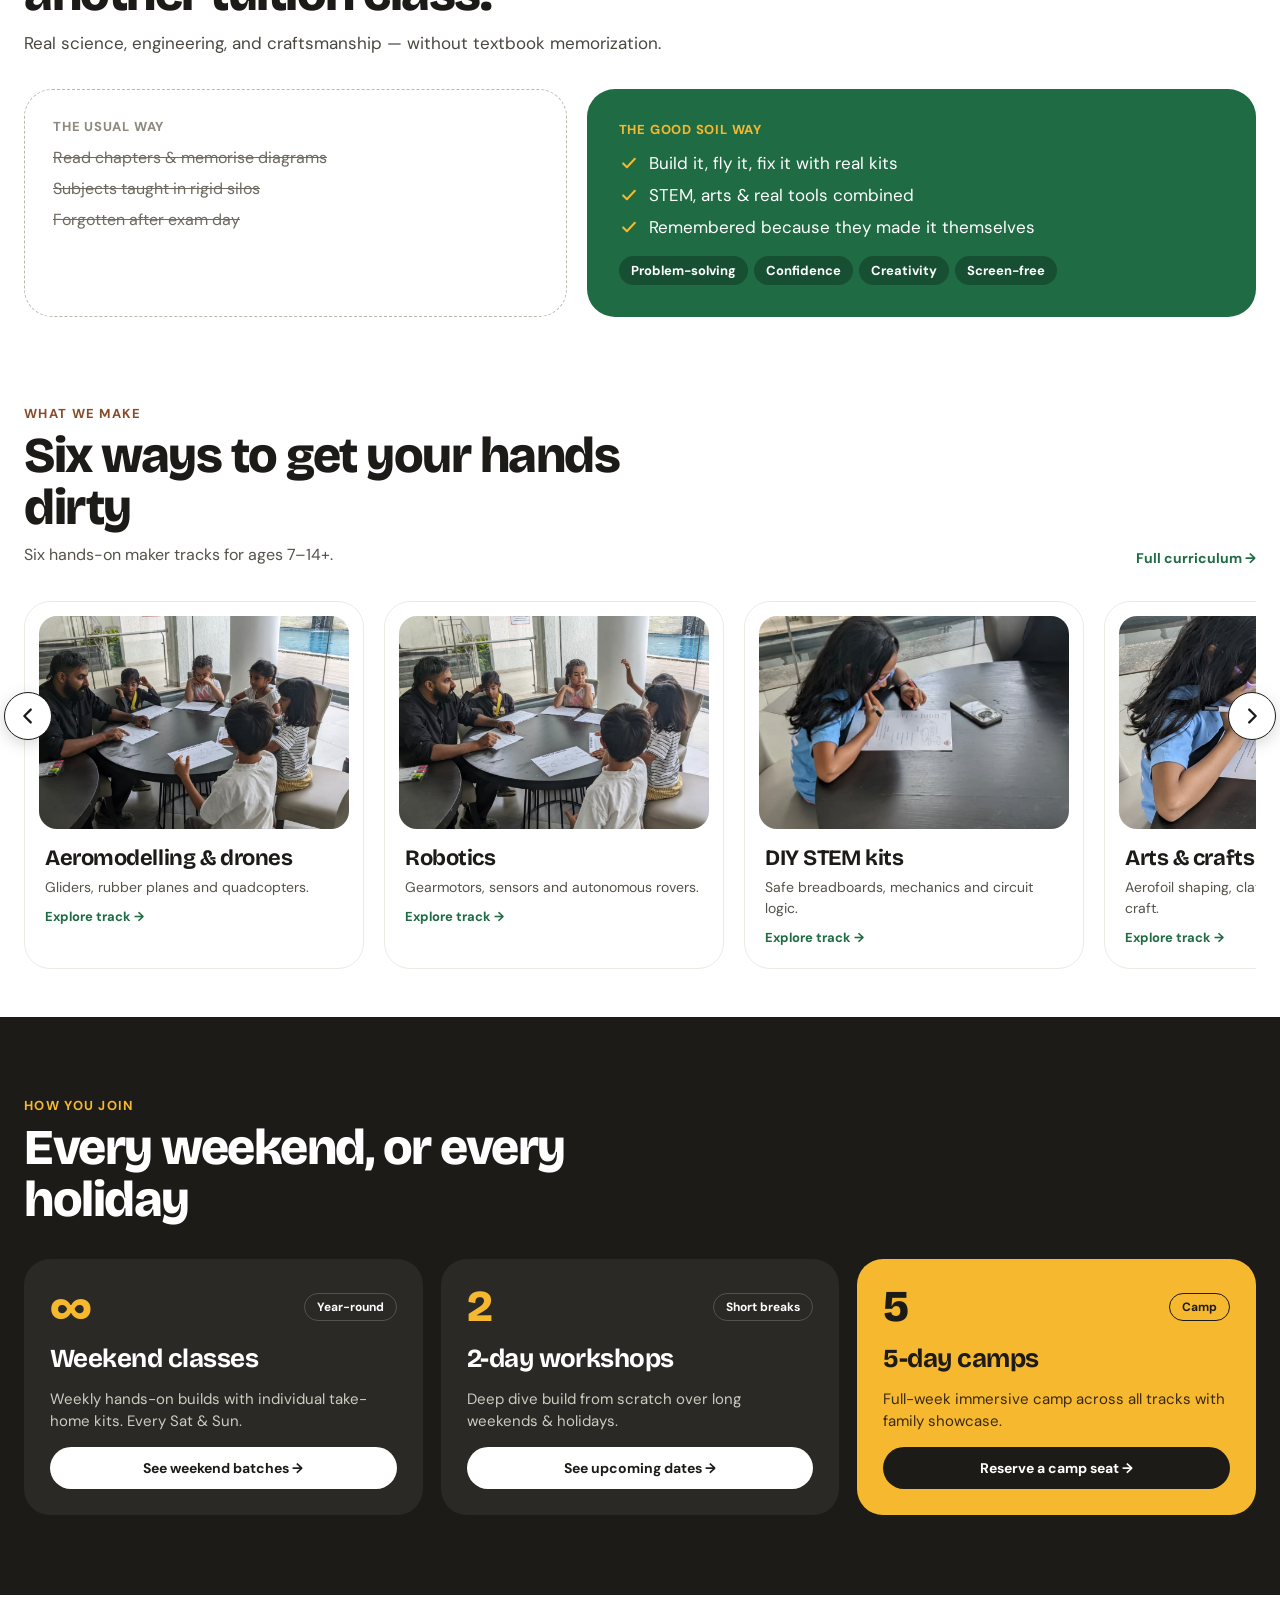
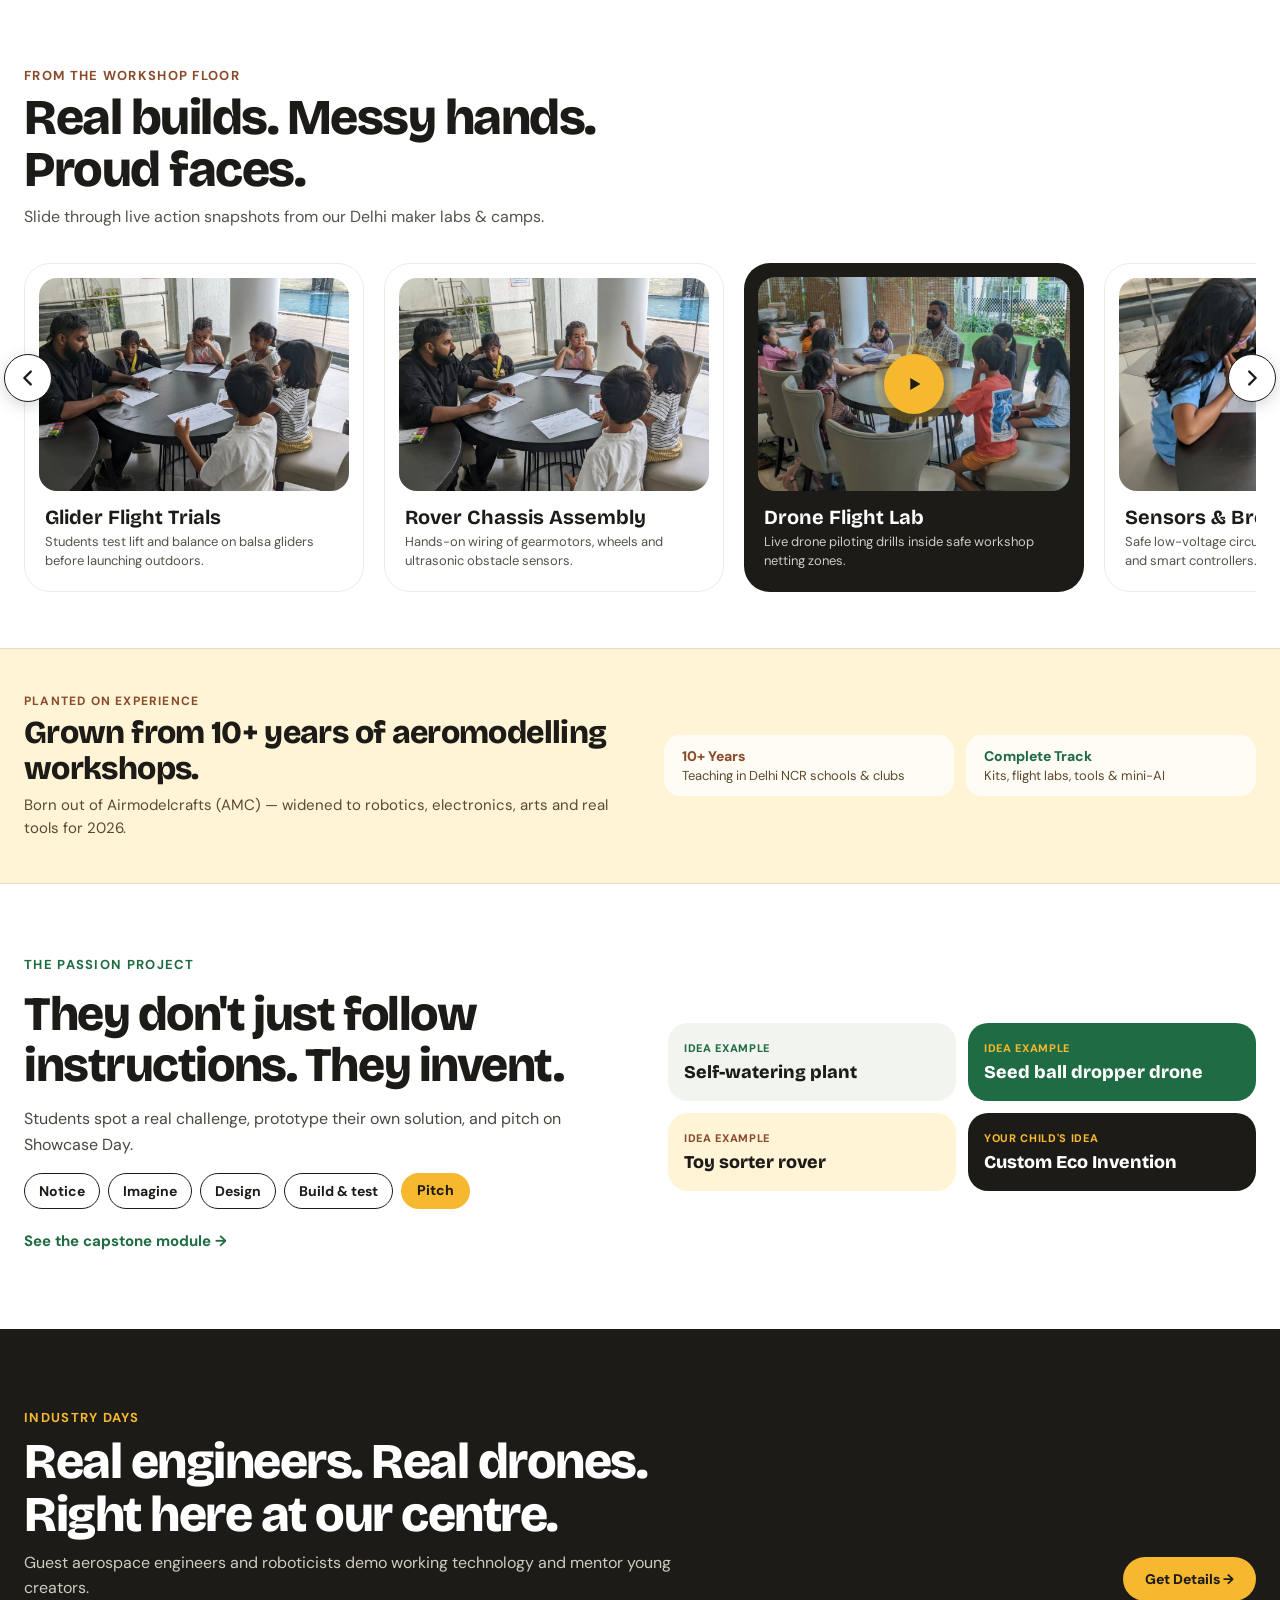
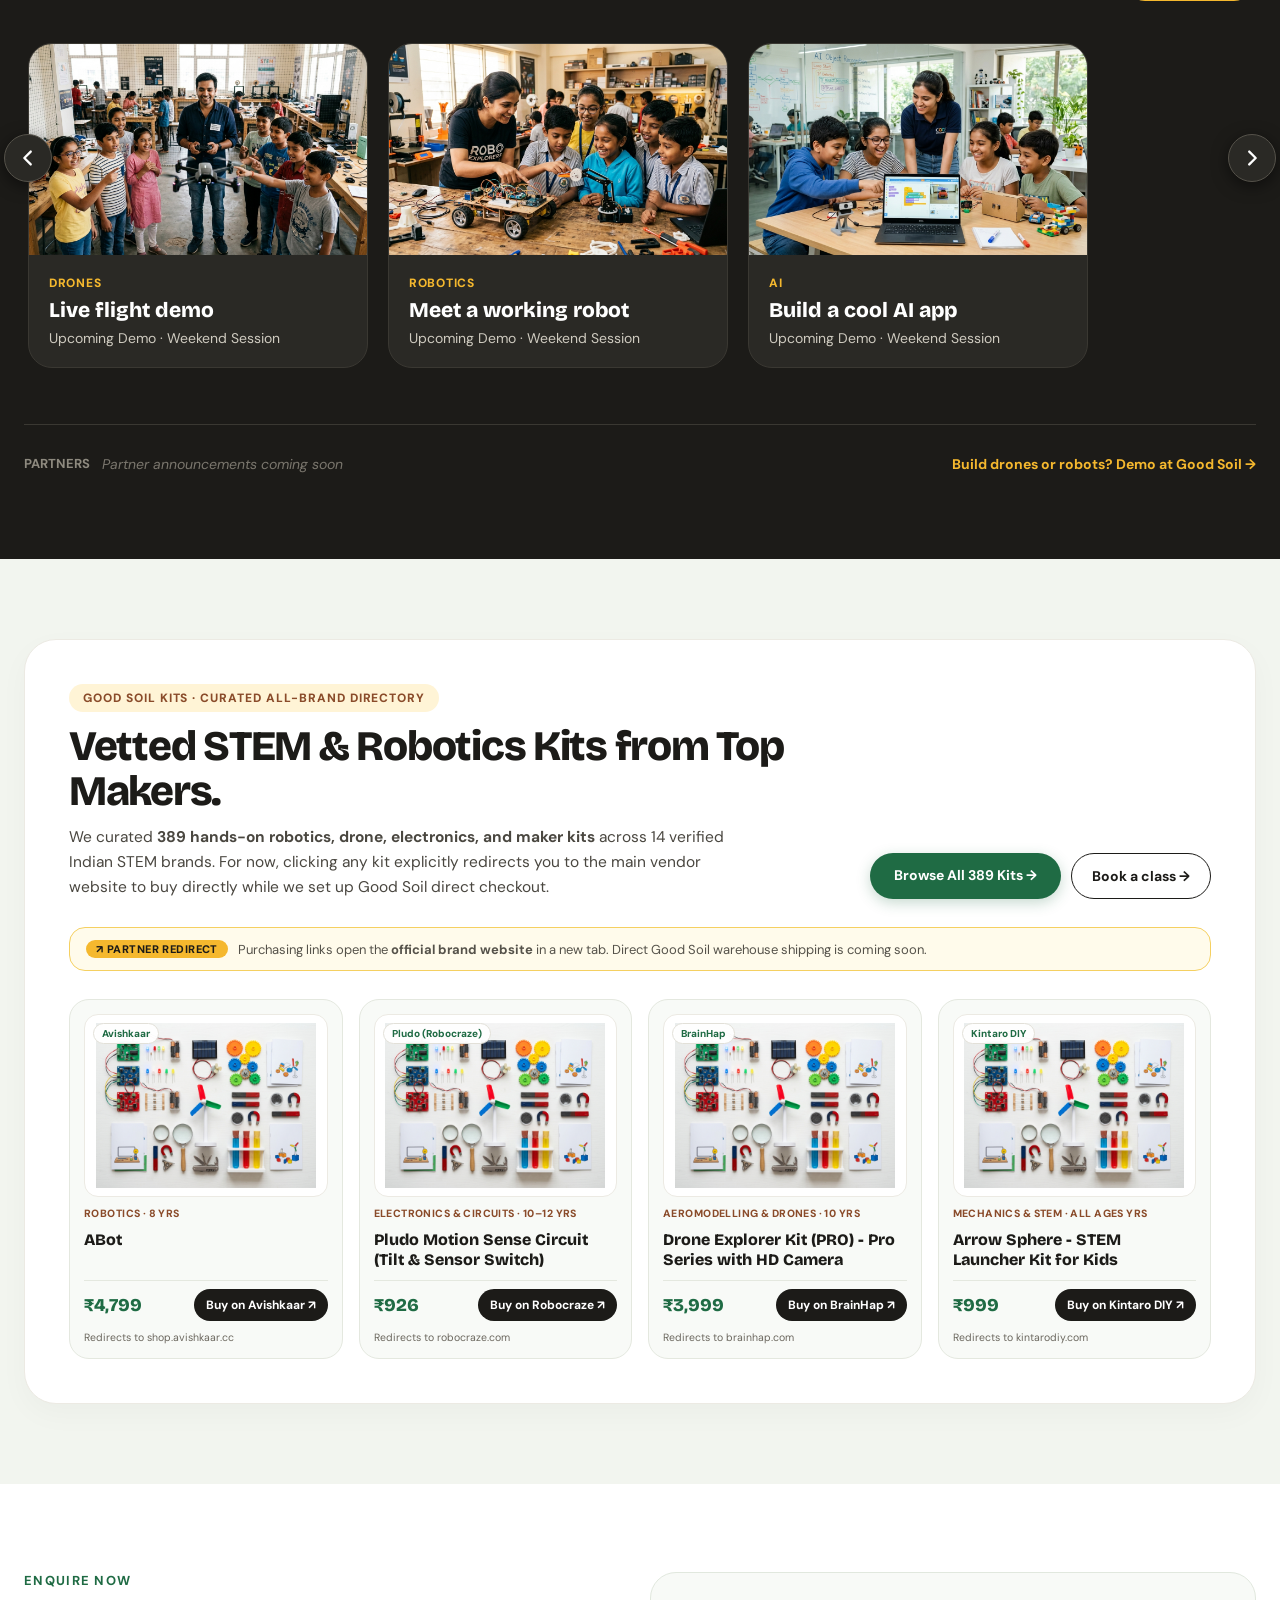
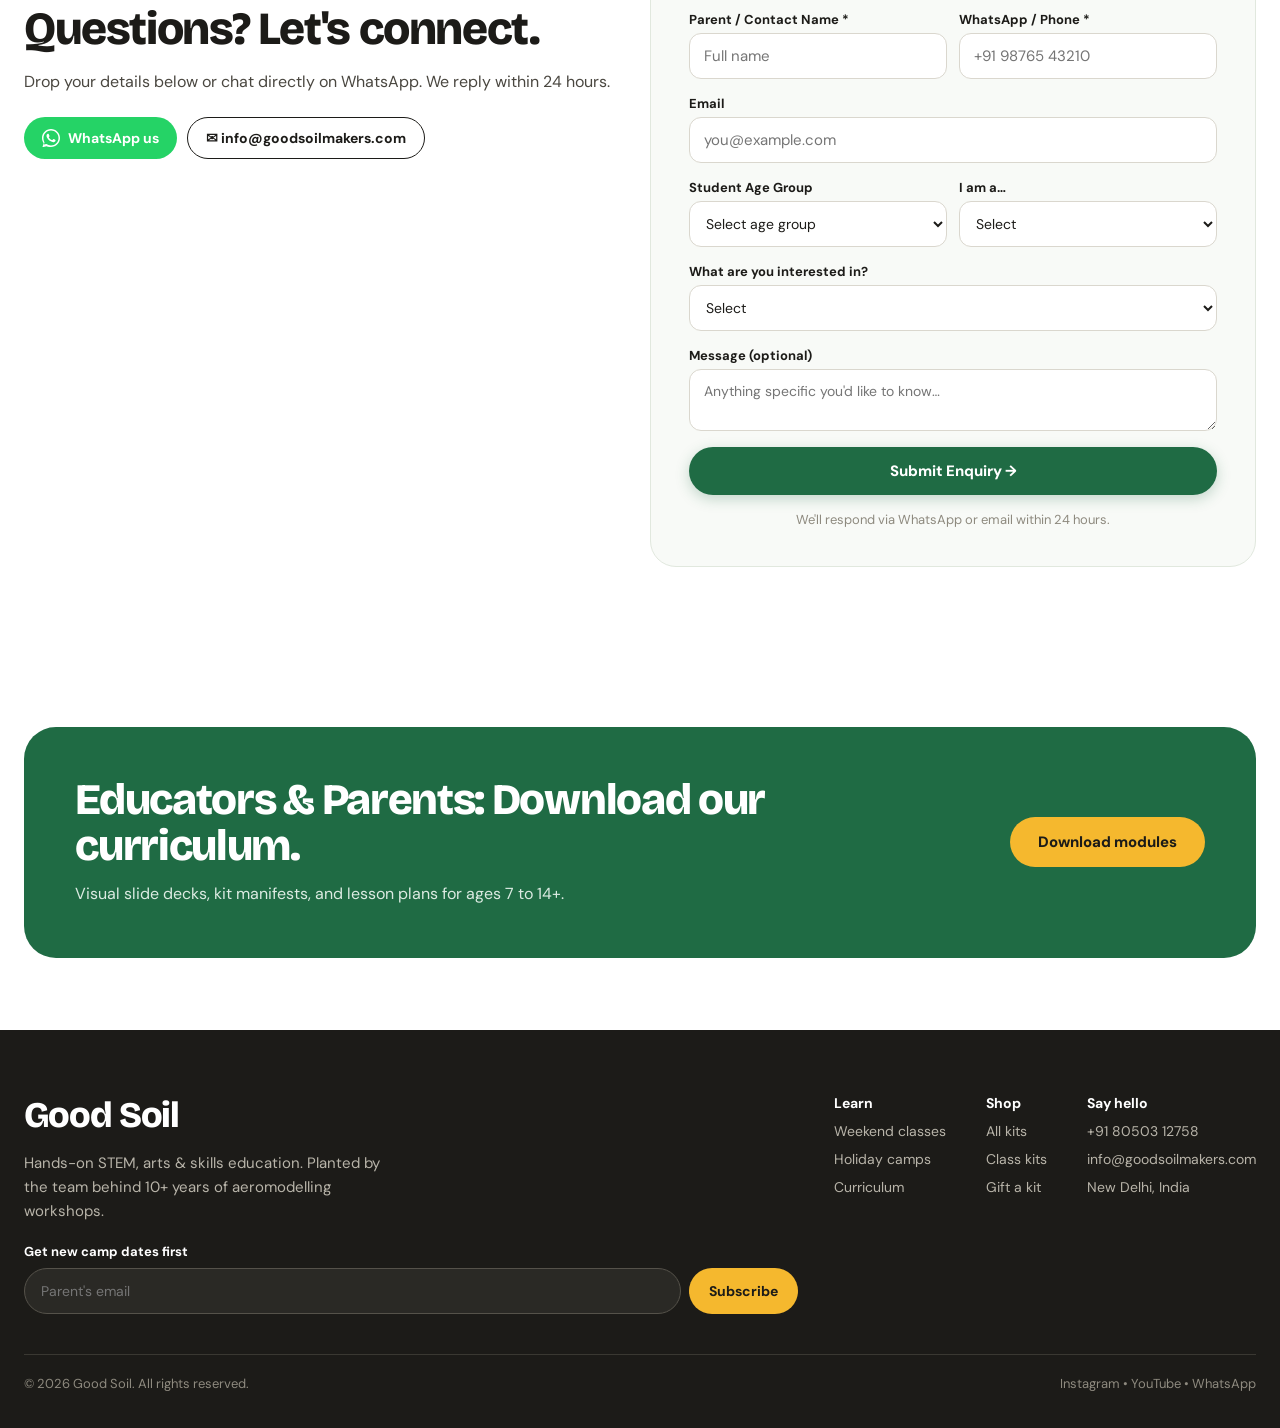
==== commit 088a8874: "feat(catalogue,shop): filter STEM-only catalogue and launch multi-vendor kit shop directory" ====
--- a/website/index.html
+++ b/website/index.html
@@ -369,10 +369,10 @@
 <div class="hero-media-col" style="flex: 1 1 520px; min-width: 0; position: relative; max-width: 580px; margin: 0 auto; width: 100%;">
   
   <!-- Single Cinematic Hero Video Card -->
-  <div class="hero-cinematic-card" onclick="openVideoModal('videos/hero-reel.mp4', 'Good Soil Workshop Reel', 'Live workshop footage filmed on location at Delhi Centre', false, 'images/hero-workshop.jpg')" role="button" tabindex="0" aria-label="Play Good Soil workshop video reel" style="position: relative; aspect-ratio: 16 / 10.5; border-radius: 30px; overflow: hidden; background: #1C1B18; box-shadow: 0 18px 46px rgba(28,27,24,0.16); border: 1px solid #ECEAE3; cursor: pointer; display: flex; align-items: center; justify-content: center;">
+  <div class="hero-cinematic-card" onclick="openVideoModal('videos/hero-reel.mp4', 'Good Soil Workshop Reel', 'Live workshop footage filmed on location at Delhi Centre', false, 'images/real-hero.jpg?v=4')" role="button" tabindex="0" aria-label="Play Good Soil workshop video reel" style="position: relative; aspect-ratio: 16 / 10.5; border-radius: 30px; overflow: hidden; background: #1C1B18; box-shadow: 0 18px 46px rgba(28,27,24,0.16); border: 1px solid #ECEAE3; cursor: pointer; display: flex; align-items: center; justify-content: center;">
     
     <!-- Hero Image Background -->
-    <img src="images/hero-workshop.jpg" alt="Children building kits at Good Soil workshop" style="position: absolute; inset: 0; width: 100%; height: 100%; object-fit: cover; opacity: 0.92; transition: transform 0.4s cubic-bezier(0.16, 1, 0.3, 1);">
+    <img src="images/real-hero.jpg?v=4" alt="Real workshop session at Good Soil" style="position: absolute; inset: 0; width: 100%; height: 100%; object-fit: cover; opacity: 0.92; transition: transform 0.4s cubic-bezier(0.16, 1, 0.3, 1);">
     
     <!-- Cinematic Gradient Overlay -->
     <div style="position: absolute; inset: 0; background: linear-gradient(180deg, rgba(28,27,24,0.38) 0%, rgba(28,27,24,0.06) 45%, rgba(28,27,24,0.76) 100%); pointer-events: none;"></div>
@@ -440,83 +440,83 @@
 
     <div id="reels-slider" class="slider-track" style="padding-bottom: 16px;">
 
-      <!-- Reel 1: Glider Flight -->
-      <div class="reel-card" onclick="openVideoModal('videos/reel-1.mp4', 'Balsa Glider Flight Trial', 'Outdoor flight trials recorded on phone at Delhi Centre', true, 'images/child-glider.jpg')" role="button" tabindex="0" title="Watch Glider Flight Reel">
-        <img src="images/child-glider.jpg" alt="Child testing glider" loading="lazy" style="width: 100%; height: 100%; object-fit: cover;">
+      <!-- Reel 1: Workshop Action 1 -->
+      <div class="reel-card" onclick="openVideoModal('videos/reel-1.mp4', 'Hands-On Maker Session', 'Live workshop footage recorded on phone at Delhi Centre', true, 'images/real-reel-1.jpg?v=4')" role="button" tabindex="0" title="Watch Workshop Reel 1">
+        <img src="images/real-reel-1.jpg?v=4" alt="Live workshop build" loading="lazy" style="width: 100%; height: 100%; object-fit: cover;">
         <div style="position: absolute; inset: 0; background: linear-gradient(180deg, rgba(0,0,0,0.4) 0%, transparent 40%, rgba(0,0,0,0.85) 100%);"></div>
         <div style="position: absolute; top: 12px; left: 12px; background: rgba(28,27,24,0.85); color: #FFFFFF; font-size: 11px; font-weight: 800; padding: 3px 9px; border-radius: 999px; display: flex; align-items: center; gap: 5px;">
-          <span class="reel-pulse-dot"></span> 0:14
+          <span class="reel-pulse-dot"></span> 0:13
         </div>
         <div style="position: absolute; top: 50%; left: 50%; transform: translate(-50%, -50%); width: 48px; height: 48px; border-radius: 50%; background: rgba(245,184,46,0.95); display: flex; align-items: center; justify-content: center; box-shadow: 0 4px 16px rgba(0,0,0,0.3);">
           <svg width="20" height="20" viewBox="0 0 24 24" fill="#1C1B18"><path d="M8 5.5v13l11-6.5Z"/></svg>
         </div>
         <div style="position: absolute; bottom: 14px; left: 14px; right: 14px; color: #FFFFFF;">
           <div style="font-size: 11px; font-weight: 800; text-transform: uppercase; color: #F5B82E; letter-spacing: 0.05em; margin-bottom: 2px;">Aeromodelling</div>
-          <div style="font-family: 'Bricolage Grotesque', sans-serif; font-size: 16px; font-weight: 800; line-height: 1.2;">Glider Outdoor Launch</div>
+          <div style="font-family: 'Bricolage Grotesque', sans-serif; font-size: 16px; font-weight: 800; line-height: 1.2;">Live Build &amp; Flight</div>
         </div>
       </div>
 
-      <!-- Reel 2: Rover Navigation -->
-      <div class="reel-card" onclick="openVideoModal('videos/reel-2.mp4', 'Robot Rover Obstacle Run', 'Dual-motor ultrasonic rover speed test recorded in Delhi Lab', true, 'images/stem-kit-robot-rover.jpg')" role="button" tabindex="0" title="Watch Rover Obstacle Reel">
-        <img src="images/stem-kit-robot-rover.jpg" alt="Rover assembly" loading="lazy" style="width: 100%; height: 100%; object-fit: cover;">
+      <!-- Reel 2: Workshop Action 2 -->
+      <div class="reel-card" onclick="openVideoModal('videos/reel-2.mp4', 'Robotics & Assembly', 'Precision building recorded live in our Delhi Lab', true, 'images/real-reel-2.jpg?v=4')" role="button" tabindex="0" title="Watch Workshop Reel 2">
+        <img src="images/real-reel-2.jpg?v=4" alt="Robotics assembly" loading="lazy" style="width: 100%; height: 100%; object-fit: cover;">
         <div style="position: absolute; inset: 0; background: linear-gradient(180deg, rgba(0,0,0,0.4) 0%, transparent 40%, rgba(0,0,0,0.85) 100%);"></div>
         <div style="position: absolute; top: 12px; left: 12px; background: rgba(28,27,24,0.85); color: #FFFFFF; font-size: 11px; font-weight: 800; padding: 3px 9px; border-radius: 999px; display: flex; align-items: center; gap: 5px;">
-          <span class="reel-pulse-dot" style="background: #25D366;"></span> 0:24
+          <span class="reel-pulse-dot" style="background: #25D366;"></span> 0:34
         </div>
         <div style="position: absolute; top: 50%; left: 50%; transform: translate(-50%, -50%); width: 48px; height: 48px; border-radius: 50%; background: rgba(245,184,46,0.95); display: flex; align-items: center; justify-content: center; box-shadow: 0 4px 16px rgba(0,0,0,0.3);">
           <svg width="20" height="20" viewBox="0 0 24 24" fill="#1C1B18"><path d="M8 5.5v13l11-6.5Z"/></svg>
         </div>
         <div style="position: absolute; bottom: 14px; left: 14px; right: 14px; color: #FFFFFF;">
           <div style="font-size: 11px; font-weight: 800; text-transform: uppercase; color: #F5B82E; letter-spacing: 0.05em; margin-bottom: 2px;">Robotics</div>
-          <div style="font-family: 'Bricolage Grotesque', sans-serif; font-size: 16px; font-weight: 800; line-height: 1.2;">Rover Obstacle Dodging</div>
+          <div style="font-family: 'Bricolage Grotesque', sans-serif; font-size: 16px; font-weight: 800; line-height: 1.2;">Hands-On Engineering</div>
         </div>
       </div>
 
-      <!-- Reel 3: Drone Netting Practice -->
-      <div class="reel-card" onclick="openVideoModal('videos/reel-3.mp4', 'Quadcopter Flight Netting', 'Live micro quadcopter drills recorded inside workshop net', true, 'images/drone-demo-day.jpg')" role="button" tabindex="0" title="Watch Drone Flight Reel">
-        <img src="images/drone-demo-day.jpg" alt="Drone demo" loading="lazy" style="width: 100%; height: 100%; object-fit: cover;">
+      <!-- Reel 3: Workshop Action 3 -->
+      <div class="reel-card" onclick="openVideoModal('videos/reel-3.mp4', 'Maker Lab Testing', 'Live mechanical trial recorded inside workshop', true, 'images/real-reel-3.jpg?v=4')" role="button" tabindex="0" title="Watch Workshop Reel 3">
+        <img src="images/real-reel-3.jpg?v=4" alt="Maker trial" loading="lazy" style="width: 100%; height: 100%; object-fit: cover;">
         <div style="position: absolute; inset: 0; background: linear-gradient(180deg, rgba(0,0,0,0.4) 0%, transparent 40%, rgba(0,0,0,0.85) 100%);"></div>
         <div style="position: absolute; top: 12px; left: 12px; background: rgba(28,27,24,0.85); color: #FFFFFF; font-size: 11px; font-weight: 800; padding: 3px 9px; border-radius: 999px; display: flex; align-items: center; gap: 5px;">
-          <span class="reel-pulse-dot"></span> 0:18
+          <span class="reel-pulse-dot"></span> 0:24
         </div>
         <div style="position: absolute; top: 50%; left: 50%; transform: translate(-50%, -50%); width: 48px; height: 48px; border-radius: 50%; background: rgba(245,184,46,0.95); display: flex; align-items: center; justify-content: center; box-shadow: 0 4px 16px rgba(0,0,0,0.3);">
           <svg width="20" height="20" viewBox="0 0 24 24" fill="#1C1B18"><path d="M8 5.5v13l11-6.5Z"/></svg>
         </div>
         <div style="position: absolute; bottom: 14px; left: 14px; right: 14px; color: #FFFFFF;">
-          <div style="font-size: 11px; font-weight: 800; text-transform: uppercase; color: #F5B82E; letter-spacing: 0.05em; margin-bottom: 2px;">Drones</div>
-          <div style="font-family: 'Bricolage Grotesque', sans-serif; font-size: 16px; font-weight: 800; line-height: 1.2;">Drone Flight Netting</div>
+          <div style="font-size: 11px; font-weight: 800; text-transform: uppercase; color: #F5B82E; letter-spacing: 0.05em; margin-bottom: 2px;">Makerspace</div>
+          <div style="font-family: 'Bricolage Grotesque', sans-serif; font-size: 16px; font-weight: 800; line-height: 1.2;">Trial &amp; Calibration</div>
         </div>
       </div>
 
-      <!-- Reel 4: Breadboard Wiring -->
-      <div class="reel-card" onclick="openVideoModal('videos/reel-4.mp4', 'Breadboard Circuit & Light Sensor', 'Testing automated light-activated buzzer circuit', true, 'images/stem-kit-breadboard-circuit.jpg')" role="button" tabindex="0" title="Watch Electronics Reel">
-        <img src="images/stem-kit-breadboard-circuit.jpg" alt="Girl with breadboard" loading="lazy" style="width: 100%; height: 100%; object-fit: cover;">
+      <!-- Reel 4: Workshop Action 4 -->
+      <div class="reel-card" onclick="openVideoModal('videos/reel-4.mp4', 'Real Lab Prototyping', 'Testing circuits and models in Delhi Lab', true, 'images/real-reel-4.jpg?v=4')" role="button" tabindex="0" title="Watch Workshop Reel 4">
+        <img src="images/real-reel-4.jpg?v=4" alt="Lab prototyping" loading="lazy" style="width: 100%; height: 100%; object-fit: cover;">
         <div style="position: absolute; inset: 0; background: linear-gradient(180deg, rgba(0,0,0,0.4) 0%, transparent 40%, rgba(0,0,0,0.85) 100%);"></div>
         <div style="position: absolute; top: 12px; left: 12px; background: rgba(28,27,24,0.85); color: #FFFFFF; font-size: 11px; font-weight: 800; padding: 3px 9px; border-radius: 999px; display: flex; align-items: center; gap: 5px;">
-          <span class="reel-pulse-dot" style="background: #25D366;"></span> 0:15
+          <span class="reel-pulse-dot" style="background: #25D366;"></span> 0:10
         </div>
         <div style="position: absolute; top: 50%; left: 50%; transform: translate(-50%, -50%); width: 48px; height: 48px; border-radius: 50%; background: rgba(245,184,46,0.95); display: flex; align-items: center; justify-content: center; box-shadow: 0 4px 16px rgba(0,0,0,0.3);">
           <svg width="20" height="20" viewBox="0 0 24 24" fill="#1C1B18"><path d="M8 5.5v13l11-6.5Z"/></svg>
         </div>
         <div style="position: absolute; bottom: 14px; left: 14px; right: 14px; color: #FFFFFF;">
           <div style="font-size: 11px; font-weight: 800; text-transform: uppercase; color: #F5B82E; letter-spacing: 0.05em; margin-bottom: 2px;">Electronics</div>
-          <div style="font-family: 'Bricolage Grotesque', sans-serif; font-size: 16px; font-weight: 800; line-height: 1.2;">Circuit Light Sensor Test</div>
+          <div style="font-family: 'Bricolage Grotesque', sans-serif; font-size: 16px; font-weight: 800; line-height: 1.2;">Circuit Wiring &amp; Test</div>
         </div>
       </div>
 
-      <!-- Reel 5: Showcase Pitch -->
-      <div class="reel-card" onclick="openVideoModal('videos/reel-5.mp4', 'Young Maker Showcase Pitch', '7-year-old presenting self-built prototype to parents', true, 'images/stem-expo-showcase.jpg')" role="button" tabindex="0" title="Watch Showcase Pitch Reel">
-        <img src="images/stem-expo-showcase.jpg" alt="Showcase day" loading="lazy" style="width: 100%; height: 100%; object-fit: cover;">
+      <!-- Reel 5: Workshop Action 5 -->
+      <div class="reel-card" onclick="openVideoModal('videos/reel-5.mp4', 'Young Maker Discovery', 'Student testing prototype in real time', true, 'images/real-reel-5.jpg?v=4')" role="button" tabindex="0" title="Watch Workshop Reel 5">
+        <img src="images/real-reel-5.jpg?v=4" alt="Student discovery" loading="lazy" style="width: 100%; height: 100%; object-fit: cover;">
         <div style="position: absolute; inset: 0; background: linear-gradient(180deg, rgba(0,0,0,0.4) 0%, transparent 40%, rgba(0,0,0,0.85) 100%);"></div>
         <div style="position: absolute; top: 12px; left: 12px; background: rgba(28,27,24,0.85); color: #FFFFFF; font-size: 11px; font-weight: 800; padding: 3px 9px; border-radius: 999px; display: flex; align-items: center; gap: 5px;">
-          <span class="reel-pulse-dot"></span> 0:30
+          <span class="reel-pulse-dot"></span> 0:07
         </div>
         <div style="position: absolute; top: 50%; left: 50%; transform: translate(-50%, -50%); width: 48px; height: 48px; border-radius: 50%; background: rgba(245,184,46,0.95); display: flex; align-items: center; justify-content: center; box-shadow: 0 4px 16px rgba(0,0,0,0.3);">
           <svg width="20" height="20" viewBox="0 0 24 24" fill="#1C1B18"><path d="M8 5.5v13l11-6.5Z"/></svg>
         </div>
         <div style="position: absolute; bottom: 14px; left: 14px; right: 14px; color: #FFFFFF;">
-          <div style="font-size: 11px; font-weight: 800; text-transform: uppercase; color: #F5B82E; letter-spacing: 0.05em; margin-bottom: 2px;">Passion Project</div>
-          <div style="font-family: 'Bricolage Grotesque', sans-serif; font-size: 16px; font-weight: 800; line-height: 1.2;">Showcase Pitch Day</div>
+          <div style="font-size: 11px; font-weight: 800; text-transform: uppercase; color: #F5B82E; letter-spacing: 0.05em; margin-bottom: 2px;">STEM Lab</div>
+          <div style="font-family: 'Bricolage Grotesque', sans-serif; font-size: 16px; font-weight: 800; line-height: 1.2;">Real Student Flight</div>
         </div>
       </div>
 
@@ -592,7 +592,7 @@
 
 <a href="curriculum.html" class="card slider-card" style="text-decoration: none; color: #1C1B18; display: flex; flex-direction: column; gap: 14px; background: #FFFFFF; border: 1px solid #ECEAE3; border-radius: 26px; padding: 14px;">
   <div style="aspect-ratio: 16 / 11; border-radius: 18px; position: relative; overflow: hidden; background: #F2F5EF;">
-    <img src="images/stem-kit-balsa-glider.jpg" alt="Child assembling a balsa glider kit" loading="lazy" style="width: 100%; height: 100%; object-fit: cover;">
+    <img src="images/real-landscape-1.jpg?v=4" alt="Child assembling a balsa glider kit" loading="lazy" style="width: 100%; height: 100%; object-fit: cover;">
   </div>
   <div style="padding: 2px 6px 8px; display: flex; flex-direction: column; gap: 6px;">
     <h3 style="margin: 0; font-family: 'Bricolage Grotesque', sans-serif; font-size: 22px; letter-spacing: -0.02em">Aeromodelling &amp; drones</h3>
@@ -603,7 +603,7 @@
 
 <a href="curriculum.html" class="card slider-card" style="text-decoration: none; color: #1C1B18; display: flex; flex-direction: column; gap: 14px; background: #FFFFFF; border: 1px solid #ECEAE3; border-radius: 26px; padding: 14px;">
   <div style="aspect-ratio: 16 / 11; border-radius: 18px; position: relative; overflow: hidden; background: #F2F5EF;">
-    <img src="images/stem-kit-robot-rover.jpg" alt="Kids building educational robot rover" loading="lazy" style="width: 100%; height: 100%; object-fit: cover;">
+    <img src="images/real-landscape-2.jpg?v=4" alt="Kids building educational robot rover" loading="lazy" style="width: 100%; height: 100%; object-fit: cover;">
   </div>
   <div style="padding: 2px 6px 8px; display: flex; flex-direction: column; gap: 6px;">
     <h3 style="margin: 0; font-family: 'Bricolage Grotesque', sans-serif; font-size: 22px; letter-spacing: -0.02em">Robotics</h3>
@@ -614,7 +614,7 @@
 
 <a href="curriculum.html" class="card slider-card" style="text-decoration: none; color: #1C1B18; display: flex; flex-direction: column; gap: 14px; background: #FFFFFF; border: 1px solid #ECEAE3; border-radius: 26px; padding: 14px;">
   <div style="aspect-ratio: 16 / 11; border-radius: 18px; position: relative; overflow: hidden; background: #F2F5EF;">
-    <img src="images/stem-kit-breadboard-circuit.jpg" alt="Girl testing battery breadboard circuit" loading="lazy" style="width: 100%; height: 100%; object-fit: cover;">
+    <img src="images/real-reel-4.jpg?v=4" alt="Girl testing battery breadboard circuit" loading="lazy" style="width: 100%; height: 100%; object-fit: cover;">
   </div>
   <div style="padding: 2px 6px 8px; display: flex; flex-direction: column; gap: 6px;">
     <h3 style="margin: 0; font-family: 'Bricolage Grotesque', sans-serif; font-size: 22px; letter-spacing: -0.02em">DIY STEM kits</h3>
@@ -625,7 +625,7 @@
 
 <a href="curriculum.html" class="card slider-card" style="text-decoration: none; color: #1C1B18; display: flex; flex-direction: column; gap: 14px; background: #FFFFFF; border: 1px solid #ECEAE3; border-radius: 26px; padding: 14px;">
   <div style="aspect-ratio: 16 / 11; border-radius: 18px; position: relative; overflow: hidden; background: #F2F5EF;">
-    <img src="images/arts-crafts.jpg" alt="Arts and crafts maker studio" loading="lazy" style="width: 100%; height: 100%; object-fit: cover;">
+    <img src="images/real-reel-5.jpg?v=4" alt="Arts and crafts maker studio" loading="lazy" style="width: 100%; height: 100%; object-fit: cover;">
   </div>
   <div style="padding: 2px 6px 8px; display: flex; flex-direction: column; gap: 6px;">
     <h3 style="margin: 0; font-family: 'Bricolage Grotesque', sans-serif; font-size: 22px; letter-spacing: -0.02em">Arts &amp; crafts</h3>
@@ -636,7 +636,7 @@
 
 <a href="curriculum.html" class="card slider-card" style="text-decoration: none; color: #1C1B18; display: flex; flex-direction: column; gap: 14px; background: #FFFFFF; border: 1px solid #ECEAE3; border-radius: 26px; padding: 14px;">
   <div style="aspect-ratio: 16 / 11; border-radius: 18px; position: relative; overflow: hidden; background: #F2F5EF;">
-    <img src="images/tools-workshop.jpg" alt="Real workshop tools and craftsmanship skills" loading="lazy" style="width: 100%; height: 100%; object-fit: cover;">
+    <img src="images/real-reel-2.jpg?v=4" alt="Real workshop tools and craftsmanship skills" loading="lazy" style="width: 100%; height: 100%; object-fit: cover;">
   </div>
   <div style="padding: 2px 6px 8px; display: flex; flex-direction: column; gap: 6px;">
     <h3 style="margin: 0; font-family: 'Bricolage Grotesque', sans-serif; font-size: 22px; letter-spacing: -0.02em">Tools &amp; skills</h3>
@@ -647,7 +647,7 @@
 
 <a href="curriculum.html" class="card slider-card" style="text-decoration: none; color: #1C1B18; display: flex; flex-direction: column; gap: 14px; background: #FFFFFF; border: 1px solid #ECEAE3; border-radius: 26px; padding: 14px;">
   <div style="aspect-ratio: 16 / 11; border-radius: 18px; position: relative; overflow: hidden; background: #F2F5EF;">
-    <img src="images/coding-ai-lab.jpg" alt="Block coding and playful AI lab" loading="lazy" style="width: 100%; height: 100%; object-fit: cover;">
+    <img src="images/real-reel-3.jpg?v=4" alt="Block coding and playful AI lab" loading="lazy" style="width: 100%; height: 100%; object-fit: cover;">
   </div>
   <div style="padding: 2px 6px 8px; display: flex; flex-direction: column; gap: 6px;">
     <h3 style="margin: 0; font-family: 'Bricolage Grotesque', sans-serif; font-size: 22px; letter-spacing: -0.02em">Coding &amp; a little AI</h3>
@@ -711,7 +711,7 @@
 
 <div class="card slider-card" style="display: flex; flex-direction: column; gap: 12px; background: #FFFFFF; border: 1px solid #ECEAE3; border-radius: 26px; padding: 14px;">
   <div style="aspect-ratio: 16 / 11; border-radius: 18px; position: relative; overflow: hidden; background: #F2F5EF;">
-    <img src="images/child-glider.jpg" alt="Child building glider in workshop" loading="lazy" style="width: 100%; height: 100%; object-fit: cover;">
+    <img src="images/real-landscape-1.jpg?v=4" alt="Child building glider in workshop" loading="lazy" style="width: 100%; height: 100%; object-fit: cover;">
   </div>
   <div style="padding: 2px 6px 6px;">
     <h3 style="margin: 0 0 4px; font-family: 'Bricolage Grotesque', sans-serif; font-size: 20px;">Glider Flight Trials</h3>
@@ -721,7 +721,7 @@
 
 <div class="card slider-card" style="display: flex; flex-direction: column; gap: 12px; background: #FFFFFF; border: 1px solid #ECEAE3; border-radius: 26px; padding: 14px;">
   <div style="aspect-ratio: 16 / 11; border-radius: 18px; position: relative; overflow: hidden; background: #F2F5EF;">
-    <img src="images/stem-kit-robot-rover.jpg" alt="Boy assembling STEM robot rover kit" loading="lazy" style="width: 100%; height: 100%; object-fit: cover;">
+    <img src="images/real-landscape-2.jpg?v=4" alt="Boy assembling STEM robot rover kit" loading="lazy" style="width: 100%; height: 100%; object-fit: cover;">
   </div>
   <div style="padding: 2px 6px 6px;">
     <h3 style="margin: 0 0 4px; font-family: 'Bricolage Grotesque', sans-serif; font-size: 20px;">Rover Chassis Assembly</h3>
@@ -731,7 +731,7 @@
 
 <div class="card slider-card" style="display: flex; flex-direction: column; gap: 12px; background: #1C1B18; color: #FFFFFF; border-radius: 26px; padding: 14px;">
   <div style="aspect-ratio: 16 / 11; border-radius: 18px; position: relative; overflow: hidden; background: #2A2925;">
-    <img src="images/stem-kit-mini-drone.jpg" alt="Child assembling quadcopter mini drone kit" loading="lazy" style="width: 100%; height: 100%; object-fit: cover; opacity: 0.92;">
+    <img src="images/real-reel-3.jpg?v=4" alt="Child assembling quadcopter mini drone kit" loading="lazy" style="width: 100%; height: 100%; object-fit: cover; opacity: 0.92;">
     <button type="button" aria-label="Play featured video" style="position: absolute; top: 50%; left: 50%; transform: translate(-50%, -50%); width: 60px; height: 60px; border-radius: 50%; border: 0; background: #F5B82E; display: flex; align-items: center; justify-content: center; cursor: pointer; box-shadow: 0 0 0 10px rgba(245,184,46,0.25);">
       <svg width="22" height="22" viewBox="0 0 24 24" fill="#1C1B18" aria-hidden="true"><path d="M8 5.5v13l11-6.5Z"></path></svg>
     </button>
@@ -744,7 +744,7 @@
 
 <div class="card slider-card" style="display: flex; flex-direction: column; gap: 12px; background: #FFFFFF; border: 1px solid #ECEAE3; border-radius: 26px; padding: 14px;">
   <div style="aspect-ratio: 16 / 11; border-radius: 18px; position: relative; overflow: hidden; background: #F2F5EF;">
-    <img src="images/stem-kit-breadboard-circuit.jpg" alt="Girl testing breadboard circuit kit" loading="lazy" style="width: 100%; height: 100%; object-fit: cover;">
+    <img src="images/real-reel-4.jpg?v=4" alt="Girl testing breadboard circuit kit" loading="lazy" style="width: 100%; height: 100%; object-fit: cover;">
   </div>
   <div style="padding: 2px 6px 6px;">
     <h3 style="margin: 0 0 4px; font-family: 'Bricolage Grotesque', sans-serif; font-size: 20px;">Sensors &amp; Breadboarding</h3>
@@ -754,7 +754,7 @@
 
 <div class="card slider-card" style="display: flex; flex-direction: column; gap: 12px; background: #FFFFFF; border: 1px solid #ECEAE3; border-radius: 26px; padding: 14px;">
   <div style="aspect-ratio: 16 / 11; border-radius: 18px; position: relative; overflow: hidden; background: #F2F5EF;">
-    <img src="images/arts-crafts.jpg" alt="Art and craft maker table" loading="lazy" style="width: 100%; height: 100%; object-fit: cover;">
+    <img src="images/real-reel-5.jpg?v=4" alt="Art and craft maker table" loading="lazy" style="width: 100%; height: 100%; object-fit: cover;">
   </div>
   <div style="padding: 2px 6px 6px;">
     <h3 style="margin: 0 0 4px; font-family: 'Bricolage Grotesque', sans-serif; font-size: 20px;">Craft Studio &amp; Finishes</h3>
@@ -764,7 +764,7 @@
 
 <div class="card slider-card" style="display: flex; flex-direction: column; gap: 12px; background: #FFFFFF; border: 1px solid #ECEAE3; border-radius: 26px; padding: 14px;">
   <div style="aspect-ratio: 16 / 11; border-radius: 18px; position: relative; overflow: hidden; background: #F2F5EF;">
-    <img src="images/stem-kit-balsa-glider.jpg" alt="Student adjusting balsa model aircraft kit" loading="lazy" style="width: 100%; height: 100%; object-fit: cover;">
+    <img src="images/real-reel-1.jpg?v=4" alt="Student adjusting balsa model aircraft kit" loading="lazy" style="width: 100%; height: 100%; object-fit: cover;">
   </div>
   <div style="padding: 2px 6px 6px;">
     <h3 style="margin: 0 0 4px; font-family: 'Bricolage Grotesque', sans-serif; font-size: 20px;">Passion Project Pitch</h3>
@@ -890,46 +890,36 @@
 </section>
 
 <!-- SHOP SHOWCASE -->
-<section style="background: #F2F5EF">
-<div style="max-width: 1280px; margin: 0 auto; padding: 80px 24px; display: flex; flex-direction: column; gap: 36px">
-  <div style="background: #FFFFFF; border: 1px solid #ECEAE3; border-radius: 32px; padding: clamp(28px, 4vw, 52px); display: flex; flex-wrap: wrap; gap: 32px; align-items: center; justify-content: space-between; box-shadow: 0 10px 30px rgba(0,0,0,0.03)">
-    <div style="flex: 1 1 440px; min-width: 0; display: flex; flex-direction: column; gap: 14px">
-      <div style="display: inline-flex; align-self: flex-start; align-items: center; gap: 8px; background: #FFF4D6; color: #8A4B2A; font-weight: 800; font-size: 12px; letter-spacing: 0.08em; text-transform: uppercase; padding: 6px 14px; border-radius: 999px">
-        Official Good Soil Kits
+<section id="kits" style="background: #F2F5EF">
+<div style="max-width: 1280px; margin: 0 auto; padding: 80px 24px; display: flex; flex-direction: column; gap: 28px">
+  <div style="background: #FFFFFF; border: 1px solid #ECEAE3; border-radius: 32px; padding: clamp(24px, 4vw, 44px); display: flex; flex-direction: column; gap: 28px; box-shadow: 0 10px 30px rgba(0,0,0,0.03)">
+    <div style="display: flex; flex-wrap: wrap; gap: 24px; align-items: flex-end; justify-content: space-between">
+      <div style="flex: 1 1 520px; min-width: 0; display: flex; flex-direction: column; gap: 12px">
+        <div style="display: inline-flex; align-self: flex-start; align-items: center; gap: 8px; background: #FFF4D6; color: #8A4B2A; font-weight: 800; font-size: 12px; letter-spacing: 0.08em; text-transform: uppercase; padding: 6px 14px; border-radius: 999px">
+          Good Soil Kits &middot; Curated All-Brand Directory
+        </div>
+        <h2 style="margin: 0; font-family: 'Bricolage Grotesque', sans-serif; font-weight: 800; font-size: clamp(28px, 3.6vw, 42px); letter-spacing: -0.03em; line-height: 1.06">
+          Vetted STEM &amp; Robotics Kits from Top Makers.
+        </h2>
+        <p style="margin: 0; font-size: 15.5px; color: #4A4740; line-height: 1.6; max-width: 60ch">
+          We curated <strong>389 hands-on robotics, drone, electronics, and maker kits</strong> across 14 verified Indian STEM brands. For now, clicking any kit explicitly redirects you to the main vendor website to buy directly while we set up Good Soil direct checkout.
+        </p>
       </div>
-      <h2 style="margin: 0; font-family: 'Bricolage Grotesque', sans-serif; font-weight: 800; font-size: clamp(30px, 3.8vw, 44px); letter-spacing: -0.03em; line-height: 1.05">
-        Take the workshop home. Official STEM Maker Kits.
-      </h2>
-      <p style="margin: 0; font-size: 16px; color: #4A4740; line-height: 1.6; max-width: 54ch">
-        Precut balsa, electronics, gearmotors, and step-by-step visual manuals so kids keep creating anywhere. Built for ages 7–14+.
-      </p>
-      <div style="display: flex; flex-wrap: wrap; gap: 12px; padding-top: 6px">
-        <a href="shop.html" style="background: #1F6B44; color: #FFFFFF; text-decoration: none; font-weight: 700; padding: 13px 24px; border-radius: 999px; font-size: 14px; box-shadow: 0 4px 14px rgba(31,107,68,0.25)">Explore Kit Shop &rarr;</a>
-        <a href="classes.html#book" style="background: #FFFFFF; color: #1C1B18; text-decoration: none; font-weight: 700; padding: 13px 22px; border-radius: 999px; font-size: 14px; border: 1.5px solid #1C1B18">Book a class &rarr;</a>
+      <div style="display: flex; flex-wrap: wrap; gap: 10px">
+        <a href="shop.html" style="background: #1F6B44; color: #FFFFFF; text-decoration: none; font-weight: 700; padding: 13px 24px; border-radius: 999px; font-size: 14px; box-shadow: 0 4px 14px rgba(31,107,68,0.25); white-space: nowrap">Browse All 389 Kits &rarr;</a>
+        <a href="classes.html#book" style="background: #FFFFFF; color: #1C1B18; text-decoration: none; font-weight: 700; padding: 13px 20px; border-radius: 999px; font-size: 14px; border: 1.5px solid #1C1B18; white-space: nowrap">Book a class &rarr;</a>
       </div>
     </div>
-    <div style="flex: 1 1 300px; min-width: 0; max-width: 420px; display: flex; flex-direction: column; gap: 12px">
-      <div style="background: #F8FAF7; border: 1px solid #E1E8DE; border-radius: 18px; padding: 14px 18px; display: flex; align-items: flex-start; gap: 12px">
-        <span style="font-size: 24px">✈️</span>
-        <div>
-          <div style="font-weight: 800; font-size: 15px; color: #1C1B18">Aeromodelling &amp; Drones</div>
-          <div style="font-size: 13px; color: #55524A; line-height: 1.4">Catapult gliders, balsa aerofoils, and micro quadcopters.</div>
-        </div>
-      </div>
-      <div style="background: #F8FAF7; border: 1px solid #E1E8DE; border-radius: 18px; padding: 14px 18px; display: flex; align-items: flex-start; gap: 12px">
-        <span style="font-size: 24px">🤖</span>
-        <div>
-          <div style="font-weight: 800; font-size: 15px; color: #1C1B18">Robotics &amp; Mechanics</div>
-          <div style="font-size: 13px; color: #55524A; line-height: 1.4">Dual-gearmotor rovers, ultrasonic radar, and hydraulic cranes.</div>
-        </div>
-      </div>
-      <div style="background: #F8FAF7; border: 1px solid #E1E8DE; border-radius: 18px; padding: 14px 18px; display: flex; align-items: flex-start; gap: 12px">
-        <span style="font-size: 24px">⚡</span>
-        <div>
-          <div style="font-weight: 800; font-size: 15px; color: #1C1B18">Electronics &amp; IoT</div>
-          <div style="font-size: 13px; color: #55524A; line-height: 1.4">Safe breadboard prototyping, smart soil monitors, and controllers.</div>
-        </div>
-      </div>
+
+    <!-- EXPLICIT REDIRECT STRIP -->
+    <div style="background: #FFFBEB; border: 1px solid #F5D061; border-radius: 16px; padding: 12px 16px; display: flex; flex-wrap: wrap; align-items: center; gap: 10px; font-size: 13px; color: #55524A">
+      <span style="background: #F5B82E; color: #1C1B18; font-weight: 800; padding: 2px 10px; border-radius: 999px; font-size: 11px; letter-spacing: 0.04em; text-transform: uppercase">↗ Partner Redirect</span>
+      <span>Purchasing links open the <strong>official brand website</strong> in a new tab. Direct Good Soil warehouse shipping is coming soon.</span>
+    </div>
+
+    <!-- FEATURED KIT PREVIEW GRID (4 KITS) -->
+    <div id="home-kits-preview" style="display: grid; grid-template-columns: repeat(auto-fit, minmax(230px, 1fr)); gap: 16px">
+      <!-- Populated cleanly from kits_data.js -->
     </div>
   </div>
 </div>
@@ -1052,6 +1042,42 @@
 
 </div>
 
-<script src="goodsoil.js"></script>
+<script src="kits_data.js?v=1"></script>
+<script src="goodsoil.js?v=5"></script>
+<script>
+(function () {
+  function esc(str) {
+    return String(str || '').replace(/&/g, '&amp;').replace(/</g, '&lt;').replace(/>/g, '&gt;').replace(/"/g, '&quot;');
+  }
+  function shortVendor(v) {
+    if (v === 'Pludo (Robocraze)') return 'Robocraze';
+    if (v === 'Butterfly Edufields') return 'Butterfly Edu';
+    if (v === 'Mechatron Robotics') return 'Mechatron';
+    return v || 'Vendor';
+  }
+  window.renderHomepageKitPreview = function () {
+    const grid = document.getElementById('home-kits-preview');
+    const kits = window.GOOD_SOIL_KITS || [];
+    if (!grid || !kits.length) return;
+    const picks = kits.slice(0, 4);
+    grid.innerHTML = picks.map(kit => `
+      <div style="background: #F8FAF7; border: 1px solid #E4E8DF; border-radius: 20px; padding: 14px; display: flex; flex-direction: column; gap: 10px;">
+        <div style="aspect-ratio: 4 / 3; border-radius: 14px; background: #FFFFFF; border: 1px solid #ECEAE3; overflow: hidden; display: flex; align-items: center; justify-content: center; padding: 8px; position: relative;">
+          <img src="${esc(kit.img)}" alt="${esc(kit.title)}" loading="lazy" onerror="this.onerror=null;this.src='images/stem-kits.jpg';" style="width: 100%; height: 100%; object-fit: contain;">
+          <span style="position: absolute; top: 8px; left: 8px; background: rgba(255,255,255,0.95); color: #1F6B44; font-size: 10px; font-weight: 800; padding: 3px 8px; border-radius: 999px; border: 1px solid #E2E0D8;">${esc(kit.vendor)}</span>
+        </div>
+        <div style="font-size: 10.5px; font-weight: 800; color: #8A4B2A; text-transform: uppercase; letter-spacing: 0.04em;">${esc(kit.cat)} &middot; ${esc(kit.age)}</div>
+        <div style="font-family: 'Bricolage Grotesque', sans-serif; font-weight: 800; font-size: 16px; color: #1C1B18; line-height: 1.25; display: -webkit-box; -webkit-line-clamp: 2; -webkit-box-orient: vertical; overflow: hidden;">${esc(kit.title)}</div>
+        <div style="margin-top: auto; padding-top: 8px; border-top: 1px solid #E4E8DF; display: flex; align-items: center; justify-content: space-between; gap: 8px;">
+          <span style="font-family: 'Bricolage Grotesque', sans-serif; font-weight: 800; font-size: 18px; color: #1F6B44;">${esc(kit.priceText)}</span>
+          <a href="${esc(kit.link)}" target="_blank" rel="noopener noreferrer" style="background: #1C1B18; color: #FFFFFF; text-decoration: none; font-weight: 700; font-size: 12px; padding: 8px 12px; border-radius: 999px; white-space: nowrap;">Buy on ${esc(shortVendor(kit.vendor))} &nearr;</a>
+        </div>
+        <div style="font-size: 10.5px; color: #6B675E;">Redirects to ${esc(kit.domain)}</div>
+      </div>
+    `).join('');
+  };
+  document.addEventListener('DOMContentLoaded', window.renderHomepageKitPreview);
+})();
+</script>
 </body>
 </html>
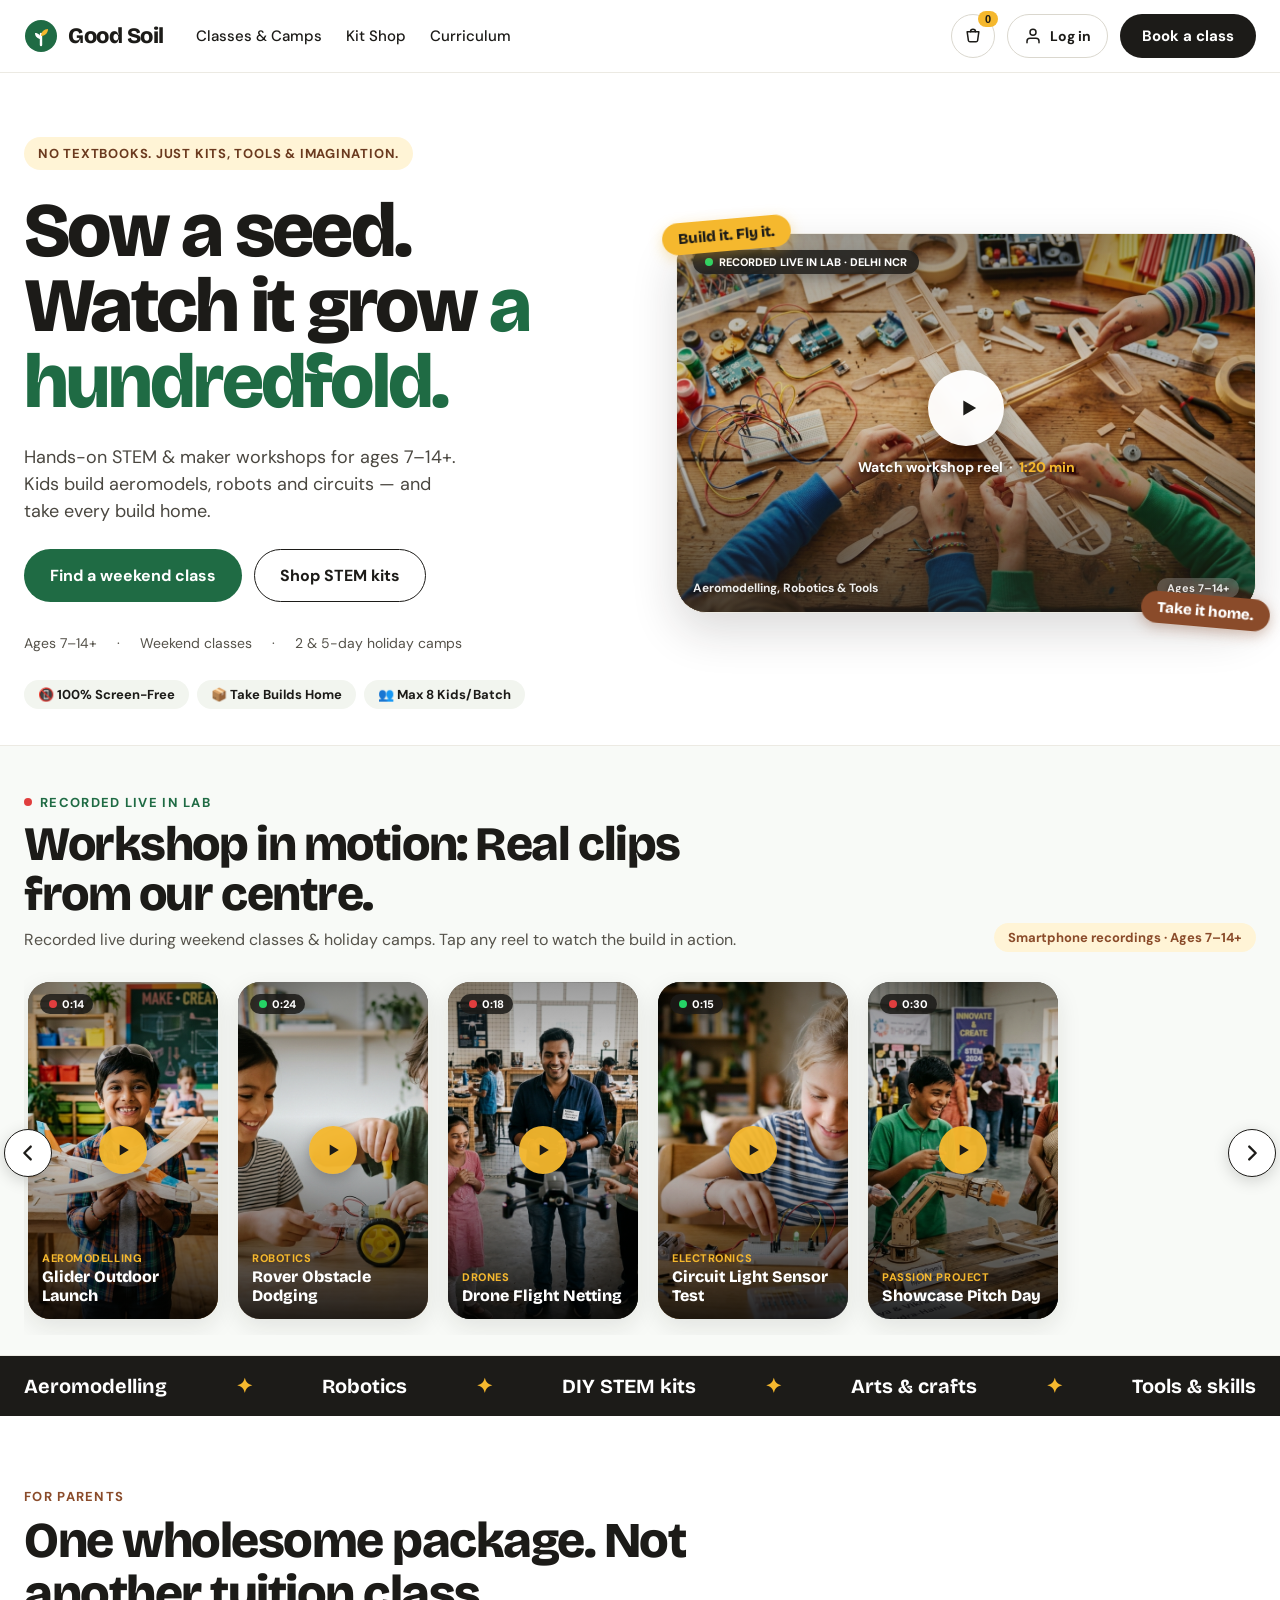
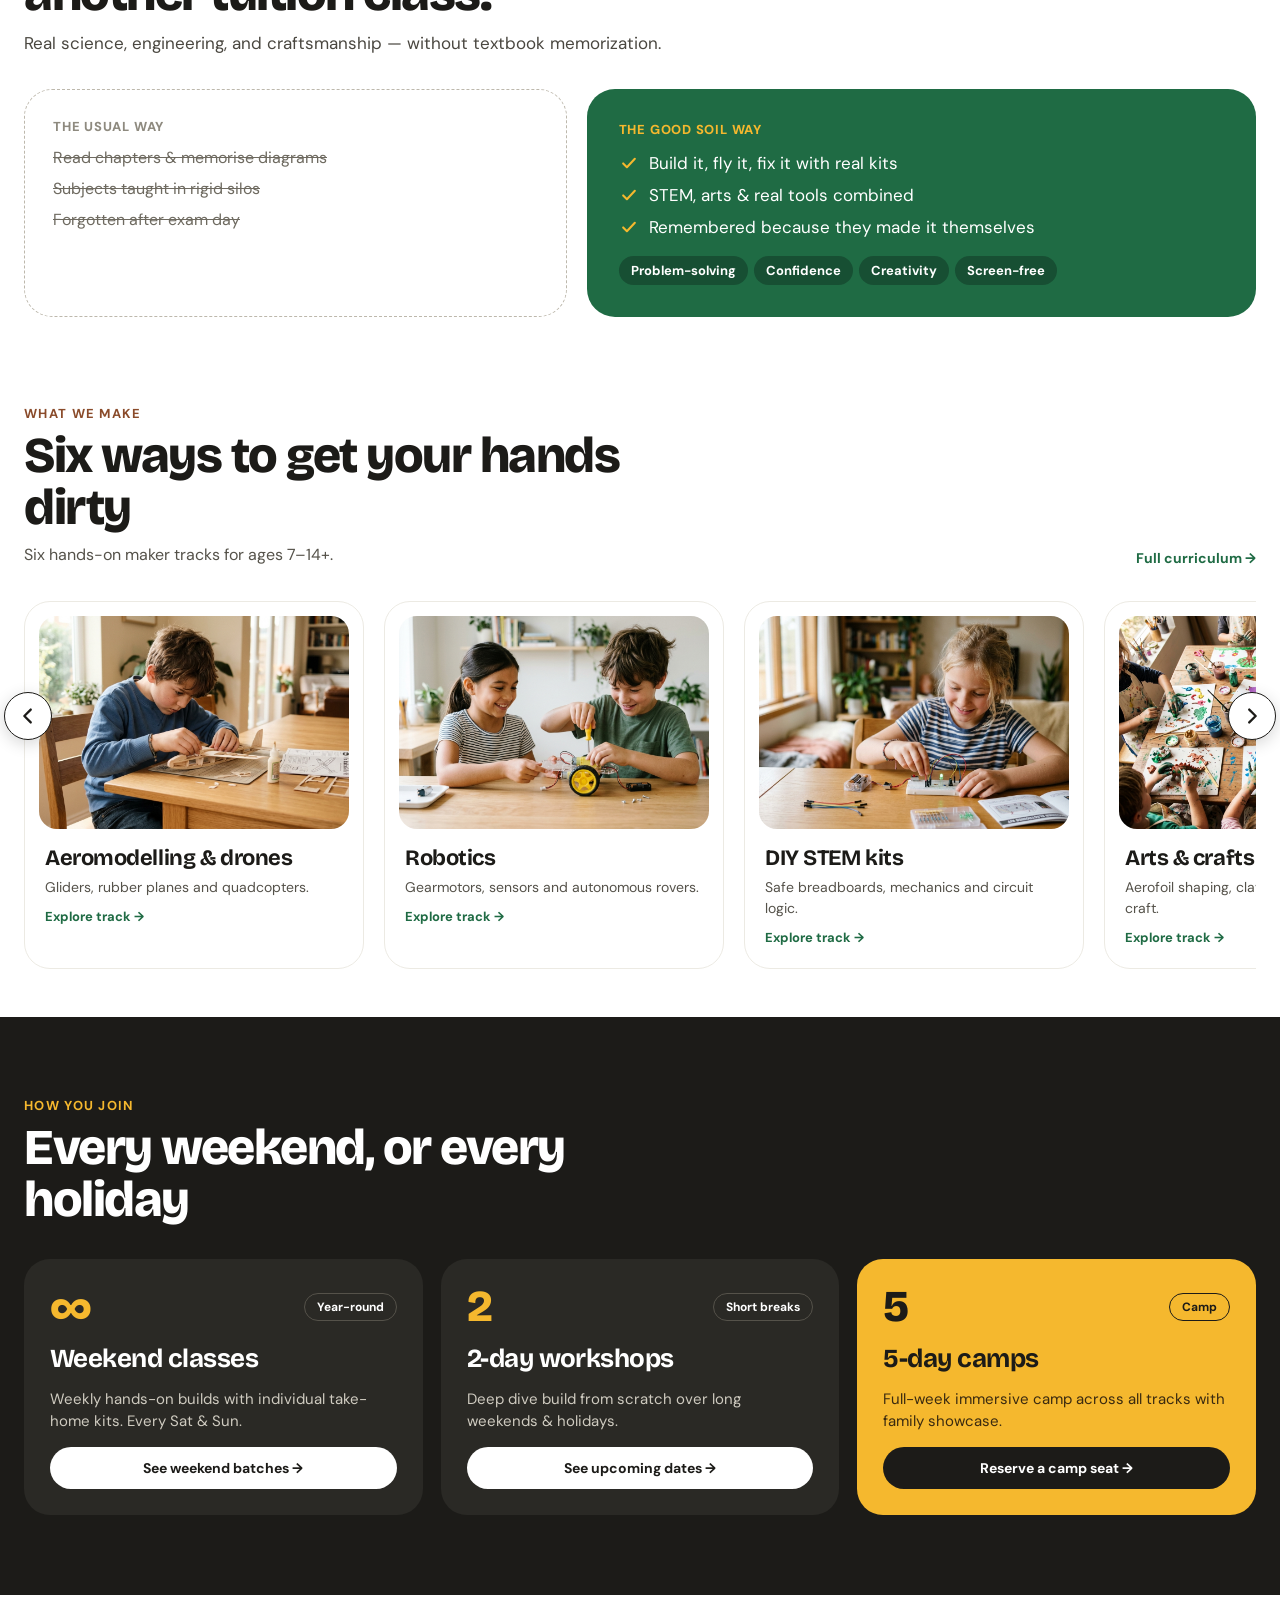
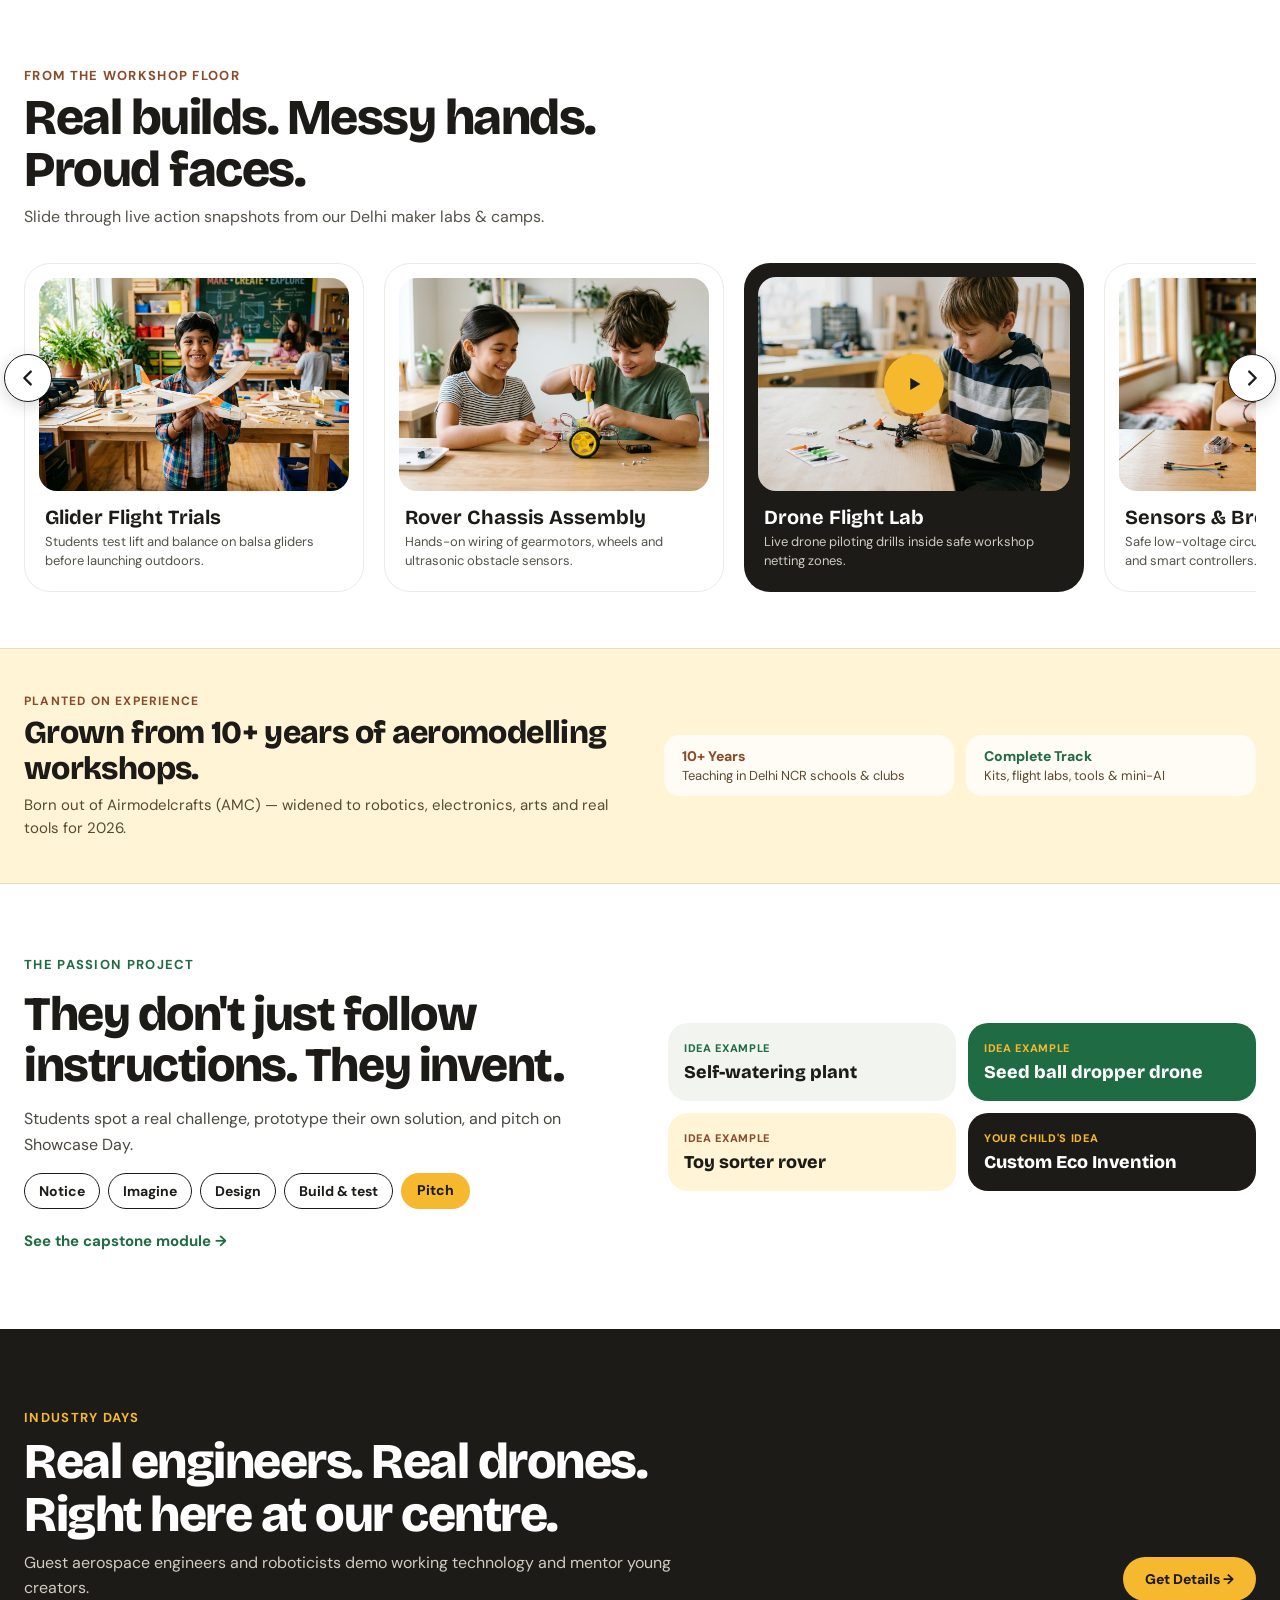
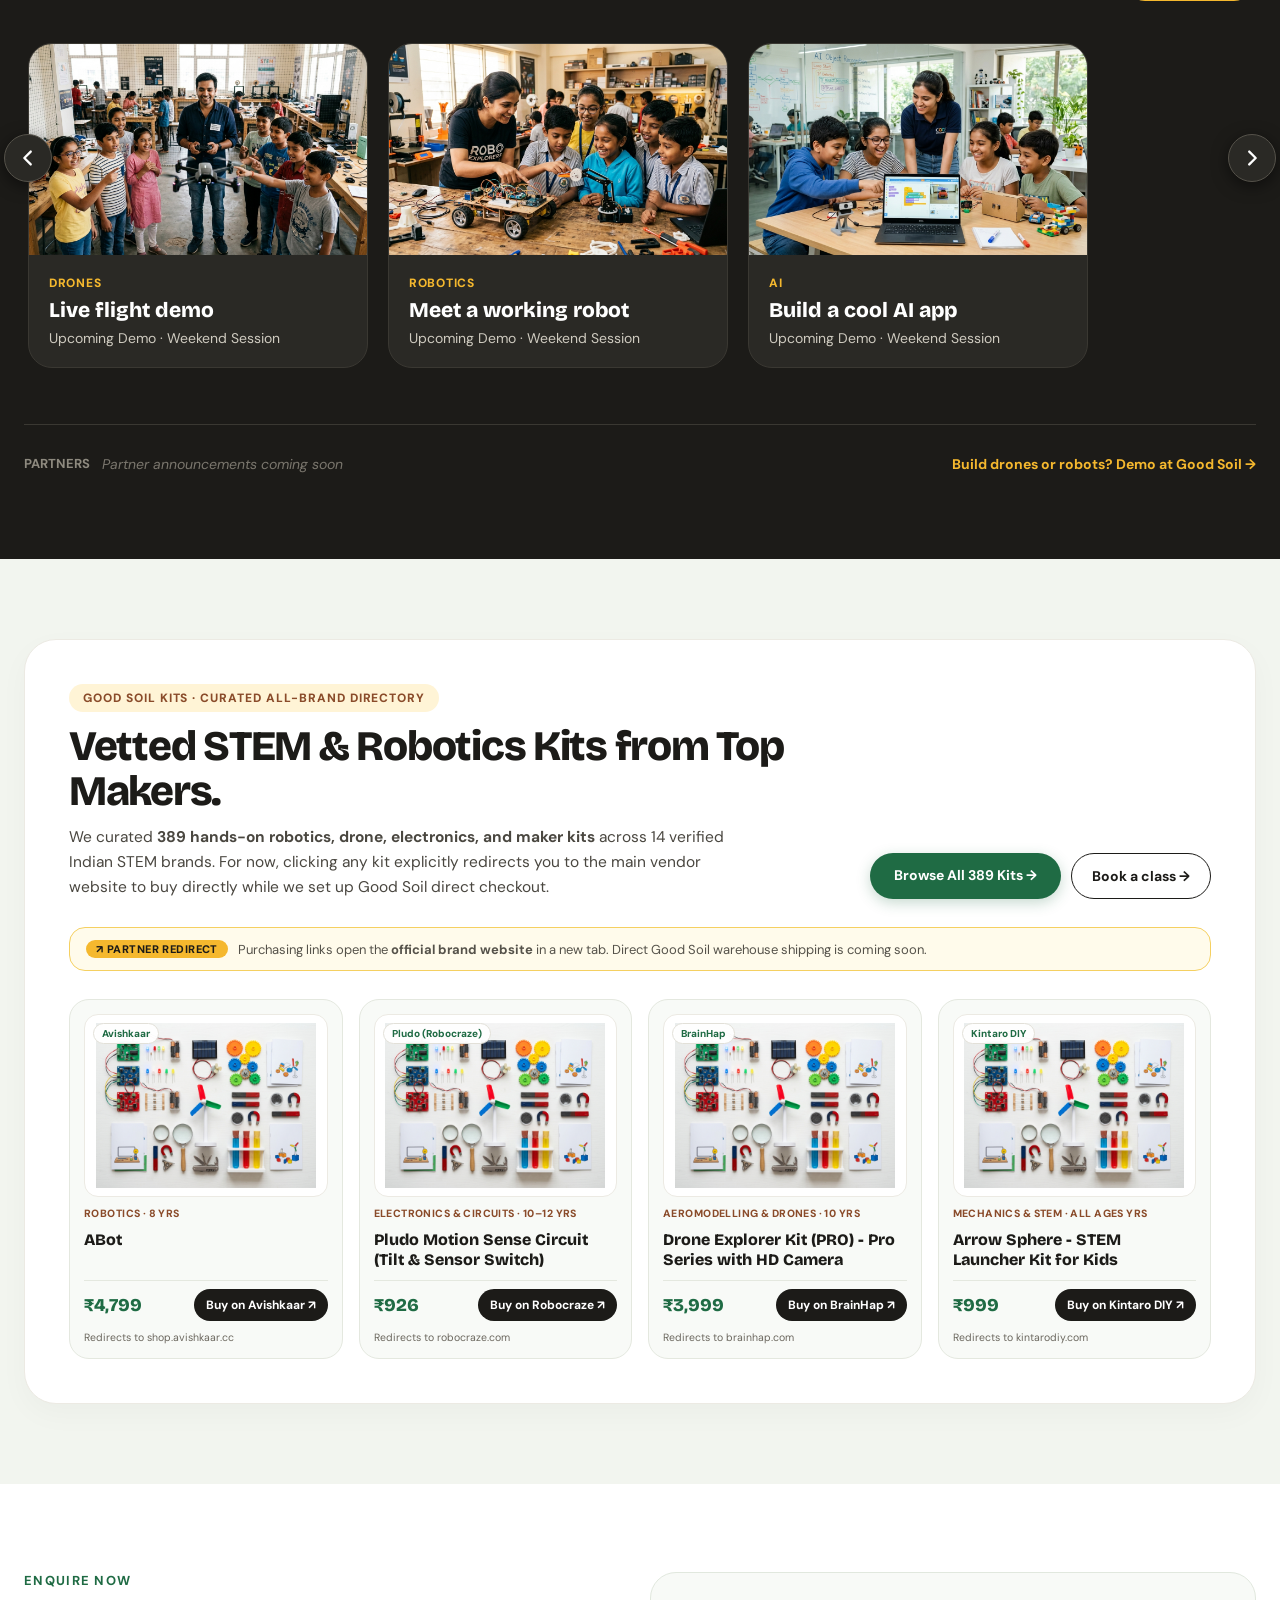
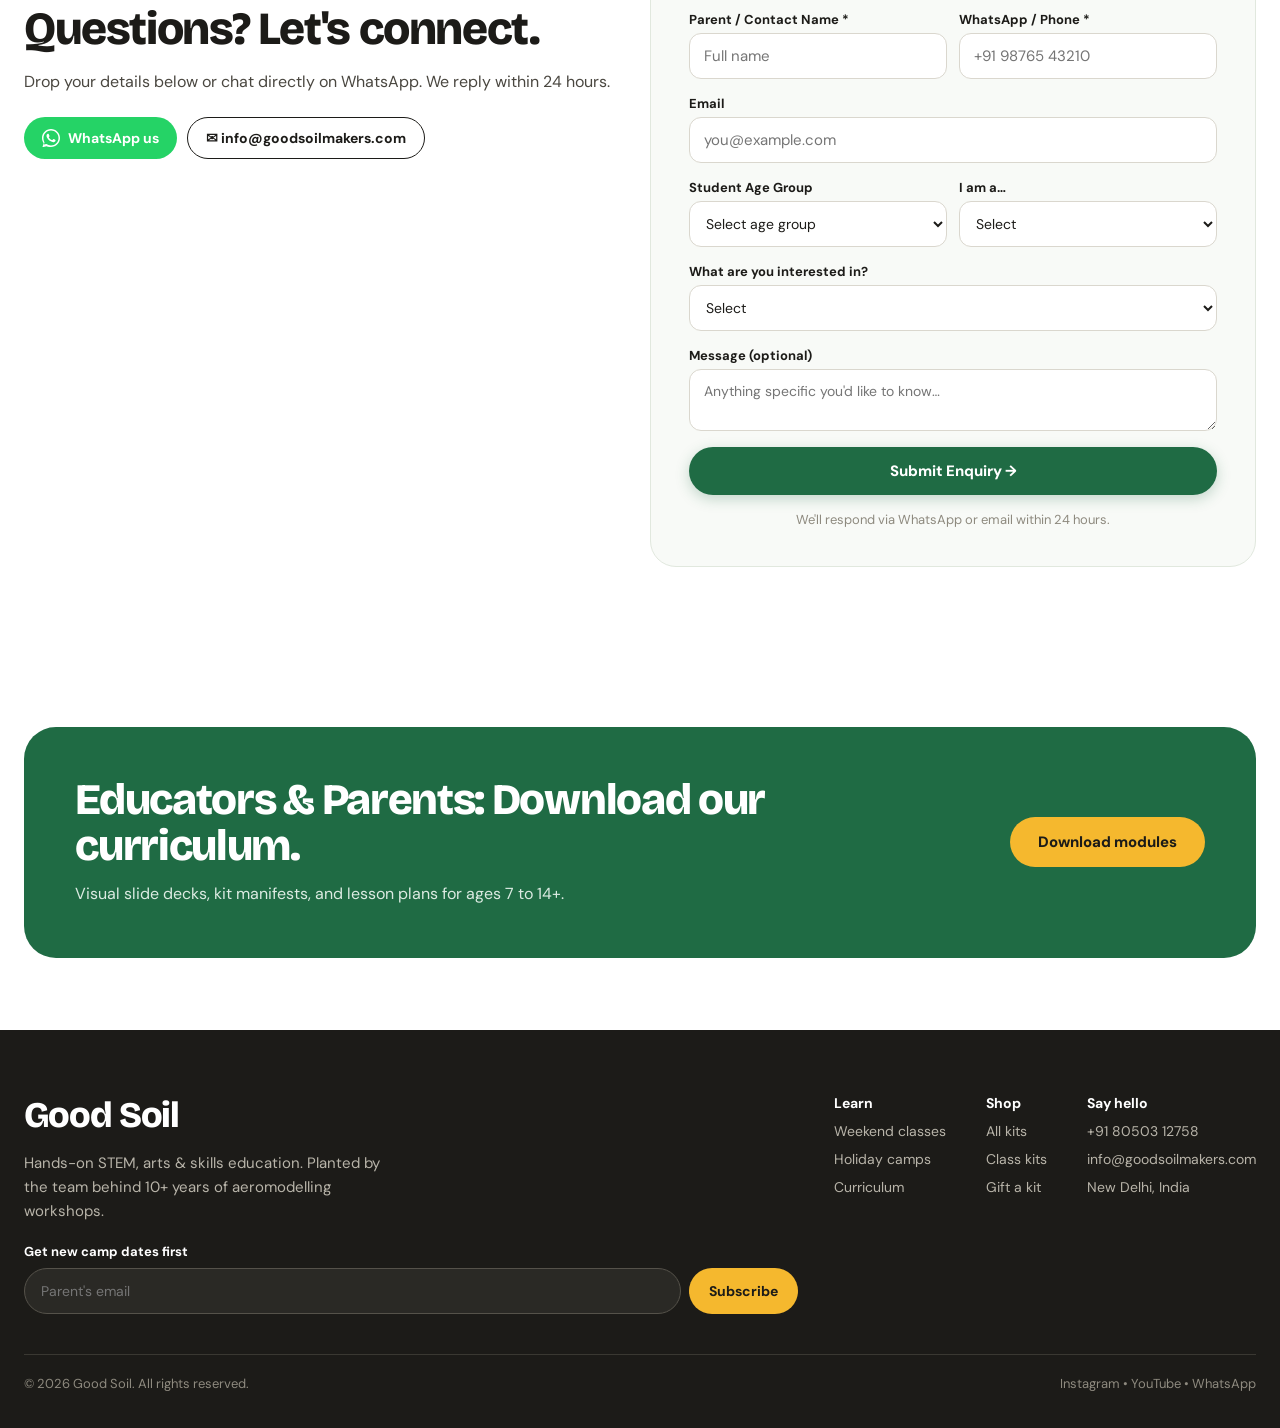
==== commit ef1dc8cd: "chore(media): revert temporary unedited images and videos while preserving kit shop and catalogue up" ====
--- a/website/index.html
+++ b/website/index.html
@@ -369,10 +369,10 @@
 <div class="hero-media-col" style="flex: 1 1 520px; min-width: 0; position: relative; max-width: 580px; margin: 0 auto; width: 100%;">
   
   <!-- Single Cinematic Hero Video Card -->
-  <div class="hero-cinematic-card" onclick="openVideoModal('videos/hero-reel.mp4', 'Good Soil Workshop Reel', 'Live workshop footage filmed on location at Delhi Centre', false, 'images/real-hero.jpg?v=4')" role="button" tabindex="0" aria-label="Play Good Soil workshop video reel" style="position: relative; aspect-ratio: 16 / 10.5; border-radius: 30px; overflow: hidden; background: #1C1B18; box-shadow: 0 18px 46px rgba(28,27,24,0.16); border: 1px solid #ECEAE3; cursor: pointer; display: flex; align-items: center; justify-content: center;">
+  <div class="hero-cinematic-card" onclick="openVideoModal('videos/hero-reel.mp4', 'Good Soil Workshop Reel', 'Live workshop footage filmed on location at Delhi Centre', false, 'images/hero-workshop.jpg')" role="button" tabindex="0" aria-label="Play Good Soil workshop video reel" style="position: relative; aspect-ratio: 16 / 10.5; border-radius: 30px; overflow: hidden; background: #1C1B18; box-shadow: 0 18px 46px rgba(28,27,24,0.16); border: 1px solid #ECEAE3; cursor: pointer; display: flex; align-items: center; justify-content: center;">
     
     <!-- Hero Image Background -->
-    <img src="images/real-hero.jpg?v=4" alt="Real workshop session at Good Soil" style="position: absolute; inset: 0; width: 100%; height: 100%; object-fit: cover; opacity: 0.92; transition: transform 0.4s cubic-bezier(0.16, 1, 0.3, 1);">
+    <img src="images/hero-workshop.jpg" alt="Children building kits at Good Soil workshop" style="position: absolute; inset: 0; width: 100%; height: 100%; object-fit: cover; opacity: 0.92; transition: transform 0.4s cubic-bezier(0.16, 1, 0.3, 1);">
     
     <!-- Cinematic Gradient Overlay -->
     <div style="position: absolute; inset: 0; background: linear-gradient(180deg, rgba(28,27,24,0.38) 0%, rgba(28,27,24,0.06) 45%, rgba(28,27,24,0.76) 100%); pointer-events: none;"></div>
@@ -440,83 +440,83 @@
 
     <div id="reels-slider" class="slider-track" style="padding-bottom: 16px;">
 
-      <!-- Reel 1: Workshop Action 1 -->
-      <div class="reel-card" onclick="openVideoModal('videos/reel-1.mp4', 'Hands-On Maker Session', 'Live workshop footage recorded on phone at Delhi Centre', true, 'images/real-reel-1.jpg?v=4')" role="button" tabindex="0" title="Watch Workshop Reel 1">
-        <img src="images/real-reel-1.jpg?v=4" alt="Live workshop build" loading="lazy" style="width: 100%; height: 100%; object-fit: cover;">
+      <!-- Reel 1: Glider Flight -->
+      <div class="reel-card" onclick="openVideoModal('videos/reel-1.mp4', 'Balsa Glider Flight Trial', 'Outdoor flight trials recorded on phone at Delhi Centre', true, 'images/child-glider.jpg')" role="button" tabindex="0" title="Watch Glider Flight Reel">
+        <img src="images/child-glider.jpg" alt="Child testing glider" loading="lazy" style="width: 100%; height: 100%; object-fit: cover;">
         <div style="position: absolute; inset: 0; background: linear-gradient(180deg, rgba(0,0,0,0.4) 0%, transparent 40%, rgba(0,0,0,0.85) 100%);"></div>
         <div style="position: absolute; top: 12px; left: 12px; background: rgba(28,27,24,0.85); color: #FFFFFF; font-size: 11px; font-weight: 800; padding: 3px 9px; border-radius: 999px; display: flex; align-items: center; gap: 5px;">
-          <span class="reel-pulse-dot"></span> 0:13
+          <span class="reel-pulse-dot"></span> 0:14
         </div>
         <div style="position: absolute; top: 50%; left: 50%; transform: translate(-50%, -50%); width: 48px; height: 48px; border-radius: 50%; background: rgba(245,184,46,0.95); display: flex; align-items: center; justify-content: center; box-shadow: 0 4px 16px rgba(0,0,0,0.3);">
           <svg width="20" height="20" viewBox="0 0 24 24" fill="#1C1B18"><path d="M8 5.5v13l11-6.5Z"/></svg>
         </div>
         <div style="position: absolute; bottom: 14px; left: 14px; right: 14px; color: #FFFFFF;">
           <div style="font-size: 11px; font-weight: 800; text-transform: uppercase; color: #F5B82E; letter-spacing: 0.05em; margin-bottom: 2px;">Aeromodelling</div>
-          <div style="font-family: 'Bricolage Grotesque', sans-serif; font-size: 16px; font-weight: 800; line-height: 1.2;">Live Build &amp; Flight</div>
+          <div style="font-family: 'Bricolage Grotesque', sans-serif; font-size: 16px; font-weight: 800; line-height: 1.2;">Glider Outdoor Launch</div>
         </div>
       </div>
 
-      <!-- Reel 2: Workshop Action 2 -->
-      <div class="reel-card" onclick="openVideoModal('videos/reel-2.mp4', 'Robotics & Assembly', 'Precision building recorded live in our Delhi Lab', true, 'images/real-reel-2.jpg?v=4')" role="button" tabindex="0" title="Watch Workshop Reel 2">
-        <img src="images/real-reel-2.jpg?v=4" alt="Robotics assembly" loading="lazy" style="width: 100%; height: 100%; object-fit: cover;">
+      <!-- Reel 2: Rover Navigation -->
+      <div class="reel-card" onclick="openVideoModal('videos/reel-2.mp4', 'Robot Rover Obstacle Run', 'Dual-motor ultrasonic rover speed test recorded in Delhi Lab', true, 'images/stem-kit-robot-rover.jpg')" role="button" tabindex="0" title="Watch Rover Obstacle Reel">
+        <img src="images/stem-kit-robot-rover.jpg" alt="Rover assembly" loading="lazy" style="width: 100%; height: 100%; object-fit: cover;">
         <div style="position: absolute; inset: 0; background: linear-gradient(180deg, rgba(0,0,0,0.4) 0%, transparent 40%, rgba(0,0,0,0.85) 100%);"></div>
         <div style="position: absolute; top: 12px; left: 12px; background: rgba(28,27,24,0.85); color: #FFFFFF; font-size: 11px; font-weight: 800; padding: 3px 9px; border-radius: 999px; display: flex; align-items: center; gap: 5px;">
-          <span class="reel-pulse-dot" style="background: #25D366;"></span> 0:34
+          <span class="reel-pulse-dot" style="background: #25D366;"></span> 0:24
         </div>
         <div style="position: absolute; top: 50%; left: 50%; transform: translate(-50%, -50%); width: 48px; height: 48px; border-radius: 50%; background: rgba(245,184,46,0.95); display: flex; align-items: center; justify-content: center; box-shadow: 0 4px 16px rgba(0,0,0,0.3);">
           <svg width="20" height="20" viewBox="0 0 24 24" fill="#1C1B18"><path d="M8 5.5v13l11-6.5Z"/></svg>
         </div>
         <div style="position: absolute; bottom: 14px; left: 14px; right: 14px; color: #FFFFFF;">
           <div style="font-size: 11px; font-weight: 800; text-transform: uppercase; color: #F5B82E; letter-spacing: 0.05em; margin-bottom: 2px;">Robotics</div>
-          <div style="font-family: 'Bricolage Grotesque', sans-serif; font-size: 16px; font-weight: 800; line-height: 1.2;">Hands-On Engineering</div>
+          <div style="font-family: 'Bricolage Grotesque', sans-serif; font-size: 16px; font-weight: 800; line-height: 1.2;">Rover Obstacle Dodging</div>
         </div>
       </div>
 
-      <!-- Reel 3: Workshop Action 3 -->
-      <div class="reel-card" onclick="openVideoModal('videos/reel-3.mp4', 'Maker Lab Testing', 'Live mechanical trial recorded inside workshop', true, 'images/real-reel-3.jpg?v=4')" role="button" tabindex="0" title="Watch Workshop Reel 3">
-        <img src="images/real-reel-3.jpg?v=4" alt="Maker trial" loading="lazy" style="width: 100%; height: 100%; object-fit: cover;">
+      <!-- Reel 3: Drone Netting Practice -->
+      <div class="reel-card" onclick="openVideoModal('videos/reel-3.mp4', 'Quadcopter Flight Netting', 'Live micro quadcopter drills recorded inside workshop net', true, 'images/drone-demo-day.jpg')" role="button" tabindex="0" title="Watch Drone Flight Reel">
+        <img src="images/drone-demo-day.jpg" alt="Drone demo" loading="lazy" style="width: 100%; height: 100%; object-fit: cover;">
         <div style="position: absolute; inset: 0; background: linear-gradient(180deg, rgba(0,0,0,0.4) 0%, transparent 40%, rgba(0,0,0,0.85) 100%);"></div>
         <div style="position: absolute; top: 12px; left: 12px; background: rgba(28,27,24,0.85); color: #FFFFFF; font-size: 11px; font-weight: 800; padding: 3px 9px; border-radius: 999px; display: flex; align-items: center; gap: 5px;">
-          <span class="reel-pulse-dot"></span> 0:24
+          <span class="reel-pulse-dot"></span> 0:18
         </div>
         <div style="position: absolute; top: 50%; left: 50%; transform: translate(-50%, -50%); width: 48px; height: 48px; border-radius: 50%; background: rgba(245,184,46,0.95); display: flex; align-items: center; justify-content: center; box-shadow: 0 4px 16px rgba(0,0,0,0.3);">
           <svg width="20" height="20" viewBox="0 0 24 24" fill="#1C1B18"><path d="M8 5.5v13l11-6.5Z"/></svg>
         </div>
         <div style="position: absolute; bottom: 14px; left: 14px; right: 14px; color: #FFFFFF;">
-          <div style="font-size: 11px; font-weight: 800; text-transform: uppercase; color: #F5B82E; letter-spacing: 0.05em; margin-bottom: 2px;">Makerspace</div>
-          <div style="font-family: 'Bricolage Grotesque', sans-serif; font-size: 16px; font-weight: 800; line-height: 1.2;">Trial &amp; Calibration</div>
+          <div style="font-size: 11px; font-weight: 800; text-transform: uppercase; color: #F5B82E; letter-spacing: 0.05em; margin-bottom: 2px;">Drones</div>
+          <div style="font-family: 'Bricolage Grotesque', sans-serif; font-size: 16px; font-weight: 800; line-height: 1.2;">Drone Flight Netting</div>
         </div>
       </div>
 
-      <!-- Reel 4: Workshop Action 4 -->
-      <div class="reel-card" onclick="openVideoModal('videos/reel-4.mp4', 'Real Lab Prototyping', 'Testing circuits and models in Delhi Lab', true, 'images/real-reel-4.jpg?v=4')" role="button" tabindex="0" title="Watch Workshop Reel 4">
-        <img src="images/real-reel-4.jpg?v=4" alt="Lab prototyping" loading="lazy" style="width: 100%; height: 100%; object-fit: cover;">
+      <!-- Reel 4: Breadboard Wiring -->
+      <div class="reel-card" onclick="openVideoModal('videos/reel-4.mp4', 'Breadboard Circuit & Light Sensor', 'Testing automated light-activated buzzer circuit', true, 'images/stem-kit-breadboard-circuit.jpg')" role="button" tabindex="0" title="Watch Electronics Reel">
+        <img src="images/stem-kit-breadboard-circuit.jpg" alt="Girl with breadboard" loading="lazy" style="width: 100%; height: 100%; object-fit: cover;">
         <div style="position: absolute; inset: 0; background: linear-gradient(180deg, rgba(0,0,0,0.4) 0%, transparent 40%, rgba(0,0,0,0.85) 100%);"></div>
         <div style="position: absolute; top: 12px; left: 12px; background: rgba(28,27,24,0.85); color: #FFFFFF; font-size: 11px; font-weight: 800; padding: 3px 9px; border-radius: 999px; display: flex; align-items: center; gap: 5px;">
-          <span class="reel-pulse-dot" style="background: #25D366;"></span> 0:10
+          <span class="reel-pulse-dot" style="background: #25D366;"></span> 0:15
         </div>
         <div style="position: absolute; top: 50%; left: 50%; transform: translate(-50%, -50%); width: 48px; height: 48px; border-radius: 50%; background: rgba(245,184,46,0.95); display: flex; align-items: center; justify-content: center; box-shadow: 0 4px 16px rgba(0,0,0,0.3);">
           <svg width="20" height="20" viewBox="0 0 24 24" fill="#1C1B18"><path d="M8 5.5v13l11-6.5Z"/></svg>
         </div>
         <div style="position: absolute; bottom: 14px; left: 14px; right: 14px; color: #FFFFFF;">
           <div style="font-size: 11px; font-weight: 800; text-transform: uppercase; color: #F5B82E; letter-spacing: 0.05em; margin-bottom: 2px;">Electronics</div>
-          <div style="font-family: 'Bricolage Grotesque', sans-serif; font-size: 16px; font-weight: 800; line-height: 1.2;">Circuit Wiring &amp; Test</div>
+          <div style="font-family: 'Bricolage Grotesque', sans-serif; font-size: 16px; font-weight: 800; line-height: 1.2;">Circuit Light Sensor Test</div>
         </div>
       </div>
 
-      <!-- Reel 5: Workshop Action 5 -->
-      <div class="reel-card" onclick="openVideoModal('videos/reel-5.mp4', 'Young Maker Discovery', 'Student testing prototype in real time', true, 'images/real-reel-5.jpg?v=4')" role="button" tabindex="0" title="Watch Workshop Reel 5">
-        <img src="images/real-reel-5.jpg?v=4" alt="Student discovery" loading="lazy" style="width: 100%; height: 100%; object-fit: cover;">
+      <!-- Reel 5: Showcase Pitch -->
+      <div class="reel-card" onclick="openVideoModal('videos/reel-5.mp4', 'Young Maker Showcase Pitch', '7-year-old presenting self-built prototype to parents', true, 'images/stem-expo-showcase.jpg')" role="button" tabindex="0" title="Watch Showcase Pitch Reel">
+        <img src="images/stem-expo-showcase.jpg" alt="Showcase day" loading="lazy" style="width: 100%; height: 100%; object-fit: cover;">
         <div style="position: absolute; inset: 0; background: linear-gradient(180deg, rgba(0,0,0,0.4) 0%, transparent 40%, rgba(0,0,0,0.85) 100%);"></div>
         <div style="position: absolute; top: 12px; left: 12px; background: rgba(28,27,24,0.85); color: #FFFFFF; font-size: 11px; font-weight: 800; padding: 3px 9px; border-radius: 999px; display: flex; align-items: center; gap: 5px;">
-          <span class="reel-pulse-dot"></span> 0:07
+          <span class="reel-pulse-dot"></span> 0:30
         </div>
         <div style="position: absolute; top: 50%; left: 50%; transform: translate(-50%, -50%); width: 48px; height: 48px; border-radius: 50%; background: rgba(245,184,46,0.95); display: flex; align-items: center; justify-content: center; box-shadow: 0 4px 16px rgba(0,0,0,0.3);">
           <svg width="20" height="20" viewBox="0 0 24 24" fill="#1C1B18"><path d="M8 5.5v13l11-6.5Z"/></svg>
         </div>
         <div style="position: absolute; bottom: 14px; left: 14px; right: 14px; color: #FFFFFF;">
-          <div style="font-size: 11px; font-weight: 800; text-transform: uppercase; color: #F5B82E; letter-spacing: 0.05em; margin-bottom: 2px;">STEM Lab</div>
-          <div style="font-family: 'Bricolage Grotesque', sans-serif; font-size: 16px; font-weight: 800; line-height: 1.2;">Real Student Flight</div>
+          <div style="font-size: 11px; font-weight: 800; text-transform: uppercase; color: #F5B82E; letter-spacing: 0.05em; margin-bottom: 2px;">Passion Project</div>
+          <div style="font-family: 'Bricolage Grotesque', sans-serif; font-size: 16px; font-weight: 800; line-height: 1.2;">Showcase Pitch Day</div>
         </div>
       </div>
 
@@ -592,7 +592,7 @@
 
 <a href="curriculum.html" class="card slider-card" style="text-decoration: none; color: #1C1B18; display: flex; flex-direction: column; gap: 14px; background: #FFFFFF; border: 1px solid #ECEAE3; border-radius: 26px; padding: 14px;">
   <div style="aspect-ratio: 16 / 11; border-radius: 18px; position: relative; overflow: hidden; background: #F2F5EF;">
-    <img src="images/real-landscape-1.jpg?v=4" alt="Child assembling a balsa glider kit" loading="lazy" style="width: 100%; height: 100%; object-fit: cover;">
+    <img src="images/stem-kit-balsa-glider.jpg" alt="Child assembling a balsa glider kit" loading="lazy" style="width: 100%; height: 100%; object-fit: cover;">
   </div>
   <div style="padding: 2px 6px 8px; display: flex; flex-direction: column; gap: 6px;">
     <h3 style="margin: 0; font-family: 'Bricolage Grotesque', sans-serif; font-size: 22px; letter-spacing: -0.02em">Aeromodelling &amp; drones</h3>
@@ -603,7 +603,7 @@
 
 <a href="curriculum.html" class="card slider-card" style="text-decoration: none; color: #1C1B18; display: flex; flex-direction: column; gap: 14px; background: #FFFFFF; border: 1px solid #ECEAE3; border-radius: 26px; padding: 14px;">
   <div style="aspect-ratio: 16 / 11; border-radius: 18px; position: relative; overflow: hidden; background: #F2F5EF;">
-    <img src="images/real-landscape-2.jpg?v=4" alt="Kids building educational robot rover" loading="lazy" style="width: 100%; height: 100%; object-fit: cover;">
+    <img src="images/stem-kit-robot-rover.jpg" alt="Kids building educational robot rover" loading="lazy" style="width: 100%; height: 100%; object-fit: cover;">
   </div>
   <div style="padding: 2px 6px 8px; display: flex; flex-direction: column; gap: 6px;">
     <h3 style="margin: 0; font-family: 'Bricolage Grotesque', sans-serif; font-size: 22px; letter-spacing: -0.02em">Robotics</h3>
@@ -614,7 +614,7 @@
 
 <a href="curriculum.html" class="card slider-card" style="text-decoration: none; color: #1C1B18; display: flex; flex-direction: column; gap: 14px; background: #FFFFFF; border: 1px solid #ECEAE3; border-radius: 26px; padding: 14px;">
   <div style="aspect-ratio: 16 / 11; border-radius: 18px; position: relative; overflow: hidden; background: #F2F5EF;">
-    <img src="images/real-reel-4.jpg?v=4" alt="Girl testing battery breadboard circuit" loading="lazy" style="width: 100%; height: 100%; object-fit: cover;">
+    <img src="images/stem-kit-breadboard-circuit.jpg" alt="Girl testing battery breadboard circuit" loading="lazy" style="width: 100%; height: 100%; object-fit: cover;">
   </div>
   <div style="padding: 2px 6px 8px; display: flex; flex-direction: column; gap: 6px;">
     <h3 style="margin: 0; font-family: 'Bricolage Grotesque', sans-serif; font-size: 22px; letter-spacing: -0.02em">DIY STEM kits</h3>
@@ -625,7 +625,7 @@
 
 <a href="curriculum.html" class="card slider-card" style="text-decoration: none; color: #1C1B18; display: flex; flex-direction: column; gap: 14px; background: #FFFFFF; border: 1px solid #ECEAE3; border-radius: 26px; padding: 14px;">
   <div style="aspect-ratio: 16 / 11; border-radius: 18px; position: relative; overflow: hidden; background: #F2F5EF;">
-    <img src="images/real-reel-5.jpg?v=4" alt="Arts and crafts maker studio" loading="lazy" style="width: 100%; height: 100%; object-fit: cover;">
+    <img src="images/arts-crafts.jpg" alt="Arts and crafts maker studio" loading="lazy" style="width: 100%; height: 100%; object-fit: cover;">
   </div>
   <div style="padding: 2px 6px 8px; display: flex; flex-direction: column; gap: 6px;">
     <h3 style="margin: 0; font-family: 'Bricolage Grotesque', sans-serif; font-size: 22px; letter-spacing: -0.02em">Arts &amp; crafts</h3>
@@ -636,7 +636,7 @@
 
 <a href="curriculum.html" class="card slider-card" style="text-decoration: none; color: #1C1B18; display: flex; flex-direction: column; gap: 14px; background: #FFFFFF; border: 1px solid #ECEAE3; border-radius: 26px; padding: 14px;">
   <div style="aspect-ratio: 16 / 11; border-radius: 18px; position: relative; overflow: hidden; background: #F2F5EF;">
-    <img src="images/real-reel-2.jpg?v=4" alt="Real workshop tools and craftsmanship skills" loading="lazy" style="width: 100%; height: 100%; object-fit: cover;">
+    <img src="images/tools-workshop.jpg" alt="Real workshop tools and craftsmanship skills" loading="lazy" style="width: 100%; height: 100%; object-fit: cover;">
   </div>
   <div style="padding: 2px 6px 8px; display: flex; flex-direction: column; gap: 6px;">
     <h3 style="margin: 0; font-family: 'Bricolage Grotesque', sans-serif; font-size: 22px; letter-spacing: -0.02em">Tools &amp; skills</h3>
@@ -647,7 +647,7 @@
 
 <a href="curriculum.html" class="card slider-card" style="text-decoration: none; color: #1C1B18; display: flex; flex-direction: column; gap: 14px; background: #FFFFFF; border: 1px solid #ECEAE3; border-radius: 26px; padding: 14px;">
   <div style="aspect-ratio: 16 / 11; border-radius: 18px; position: relative; overflow: hidden; background: #F2F5EF;">
-    <img src="images/real-reel-3.jpg?v=4" alt="Block coding and playful AI lab" loading="lazy" style="width: 100%; height: 100%; object-fit: cover;">
+    <img src="images/coding-ai-lab.jpg" alt="Block coding and playful AI lab" loading="lazy" style="width: 100%; height: 100%; object-fit: cover;">
   </div>
   <div style="padding: 2px 6px 8px; display: flex; flex-direction: column; gap: 6px;">
     <h3 style="margin: 0; font-family: 'Bricolage Grotesque', sans-serif; font-size: 22px; letter-spacing: -0.02em">Coding &amp; a little AI</h3>
@@ -711,7 +711,7 @@
 
 <div class="card slider-card" style="display: flex; flex-direction: column; gap: 12px; background: #FFFFFF; border: 1px solid #ECEAE3; border-radius: 26px; padding: 14px;">
   <div style="aspect-ratio: 16 / 11; border-radius: 18px; position: relative; overflow: hidden; background: #F2F5EF;">
-    <img src="images/real-landscape-1.jpg?v=4" alt="Child building glider in workshop" loading="lazy" style="width: 100%; height: 100%; object-fit: cover;">
+    <img src="images/child-glider.jpg" alt="Child building glider in workshop" loading="lazy" style="width: 100%; height: 100%; object-fit: cover;">
   </div>
   <div style="padding: 2px 6px 6px;">
     <h3 style="margin: 0 0 4px; font-family: 'Bricolage Grotesque', sans-serif; font-size: 20px;">Glider Flight Trials</h3>
@@ -721,7 +721,7 @@
 
 <div class="card slider-card" style="display: flex; flex-direction: column; gap: 12px; background: #FFFFFF; border: 1px solid #ECEAE3; border-radius: 26px; padding: 14px;">
   <div style="aspect-ratio: 16 / 11; border-radius: 18px; position: relative; overflow: hidden; background: #F2F5EF;">
-    <img src="images/real-landscape-2.jpg?v=4" alt="Boy assembling STEM robot rover kit" loading="lazy" style="width: 100%; height: 100%; object-fit: cover;">
+    <img src="images/stem-kit-robot-rover.jpg" alt="Boy assembling STEM robot rover kit" loading="lazy" style="width: 100%; height: 100%; object-fit: cover;">
   </div>
   <div style="padding: 2px 6px 6px;">
     <h3 style="margin: 0 0 4px; font-family: 'Bricolage Grotesque', sans-serif; font-size: 20px;">Rover Chassis Assembly</h3>
@@ -731,7 +731,7 @@
 
 <div class="card slider-card" style="display: flex; flex-direction: column; gap: 12px; background: #1C1B18; color: #FFFFFF; border-radius: 26px; padding: 14px;">
   <div style="aspect-ratio: 16 / 11; border-radius: 18px; position: relative; overflow: hidden; background: #2A2925;">
-    <img src="images/real-reel-3.jpg?v=4" alt="Child assembling quadcopter mini drone kit" loading="lazy" style="width: 100%; height: 100%; object-fit: cover; opacity: 0.92;">
+    <img src="images/stem-kit-mini-drone.jpg" alt="Child assembling quadcopter mini drone kit" loading="lazy" style="width: 100%; height: 100%; object-fit: cover; opacity: 0.92;">
     <button type="button" aria-label="Play featured video" style="position: absolute; top: 50%; left: 50%; transform: translate(-50%, -50%); width: 60px; height: 60px; border-radius: 50%; border: 0; background: #F5B82E; display: flex; align-items: center; justify-content: center; cursor: pointer; box-shadow: 0 0 0 10px rgba(245,184,46,0.25);">
       <svg width="22" height="22" viewBox="0 0 24 24" fill="#1C1B18" aria-hidden="true"><path d="M8 5.5v13l11-6.5Z"></path></svg>
     </button>
@@ -744,7 +744,7 @@
 
 <div class="card slider-card" style="display: flex; flex-direction: column; gap: 12px; background: #FFFFFF; border: 1px solid #ECEAE3; border-radius: 26px; padding: 14px;">
   <div style="aspect-ratio: 16 / 11; border-radius: 18px; position: relative; overflow: hidden; background: #F2F5EF;">
-    <img src="images/real-reel-4.jpg?v=4" alt="Girl testing breadboard circuit kit" loading="lazy" style="width: 100%; height: 100%; object-fit: cover;">
+    <img src="images/stem-kit-breadboard-circuit.jpg" alt="Girl testing breadboard circuit kit" loading="lazy" style="width: 100%; height: 100%; object-fit: cover;">
   </div>
   <div style="padding: 2px 6px 6px;">
     <h3 style="margin: 0 0 4px; font-family: 'Bricolage Grotesque', sans-serif; font-size: 20px;">Sensors &amp; Breadboarding</h3>
@@ -754,7 +754,7 @@
 
 <div class="card slider-card" style="display: flex; flex-direction: column; gap: 12px; background: #FFFFFF; border: 1px solid #ECEAE3; border-radius: 26px; padding: 14px;">
   <div style="aspect-ratio: 16 / 11; border-radius: 18px; position: relative; overflow: hidden; background: #F2F5EF;">
-    <img src="images/real-reel-5.jpg?v=4" alt="Art and craft maker table" loading="lazy" style="width: 100%; height: 100%; object-fit: cover;">
+    <img src="images/arts-crafts.jpg" alt="Art and craft maker table" loading="lazy" style="width: 100%; height: 100%; object-fit: cover;">
   </div>
   <div style="padding: 2px 6px 6px;">
     <h3 style="margin: 0 0 4px; font-family: 'Bricolage Grotesque', sans-serif; font-size: 20px;">Craft Studio &amp; Finishes</h3>
@@ -764,7 +764,7 @@
 
 <div class="card slider-card" style="display: flex; flex-direction: column; gap: 12px; background: #FFFFFF; border: 1px solid #ECEAE3; border-radius: 26px; padding: 14px;">
   <div style="aspect-ratio: 16 / 11; border-radius: 18px; position: relative; overflow: hidden; background: #F2F5EF;">
-    <img src="images/real-reel-1.jpg?v=4" alt="Student adjusting balsa model aircraft kit" loading="lazy" style="width: 100%; height: 100%; object-fit: cover;">
+    <img src="images/stem-kit-balsa-glider.jpg" alt="Student adjusting balsa model aircraft kit" loading="lazy" style="width: 100%; height: 100%; object-fit: cover;">
   </div>
   <div style="padding: 2px 6px 6px;">
     <h3 style="margin: 0 0 4px; font-family: 'Bricolage Grotesque', sans-serif; font-size: 20px;">Passion Project Pitch</h3>
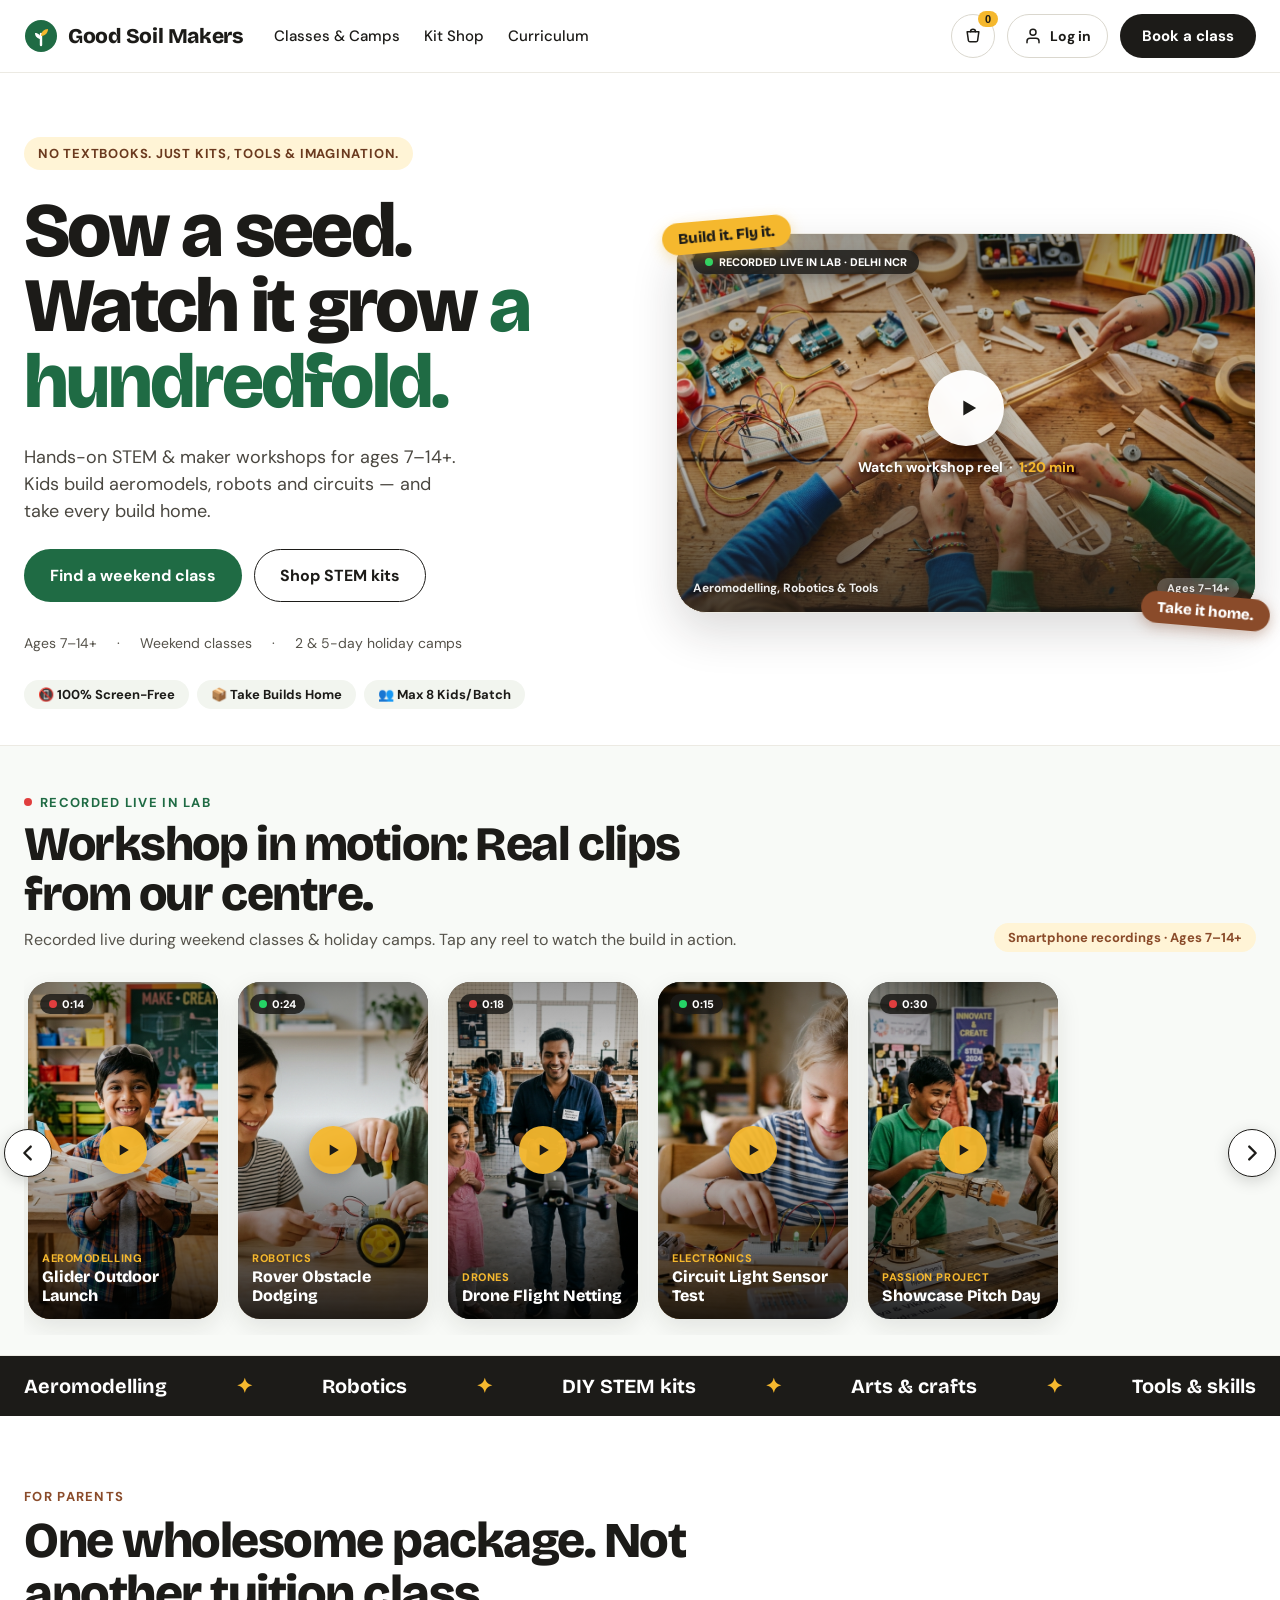
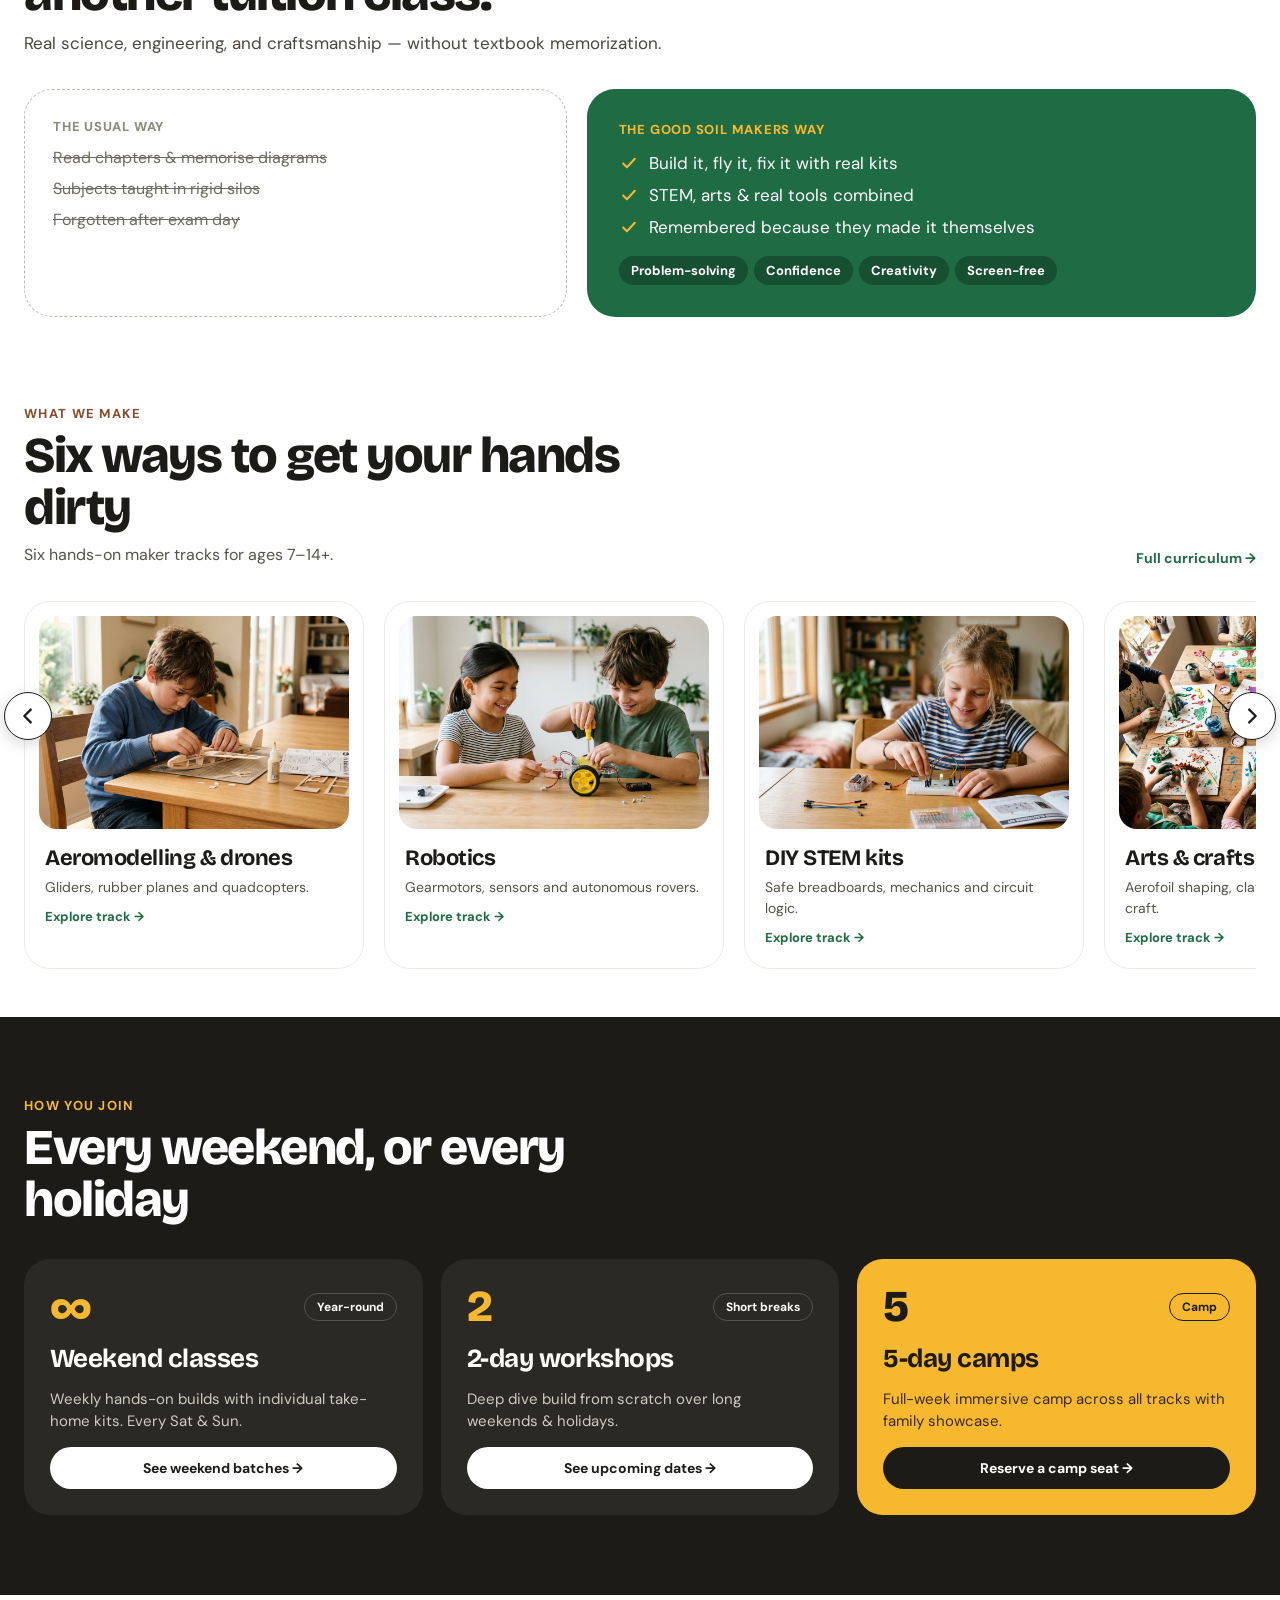
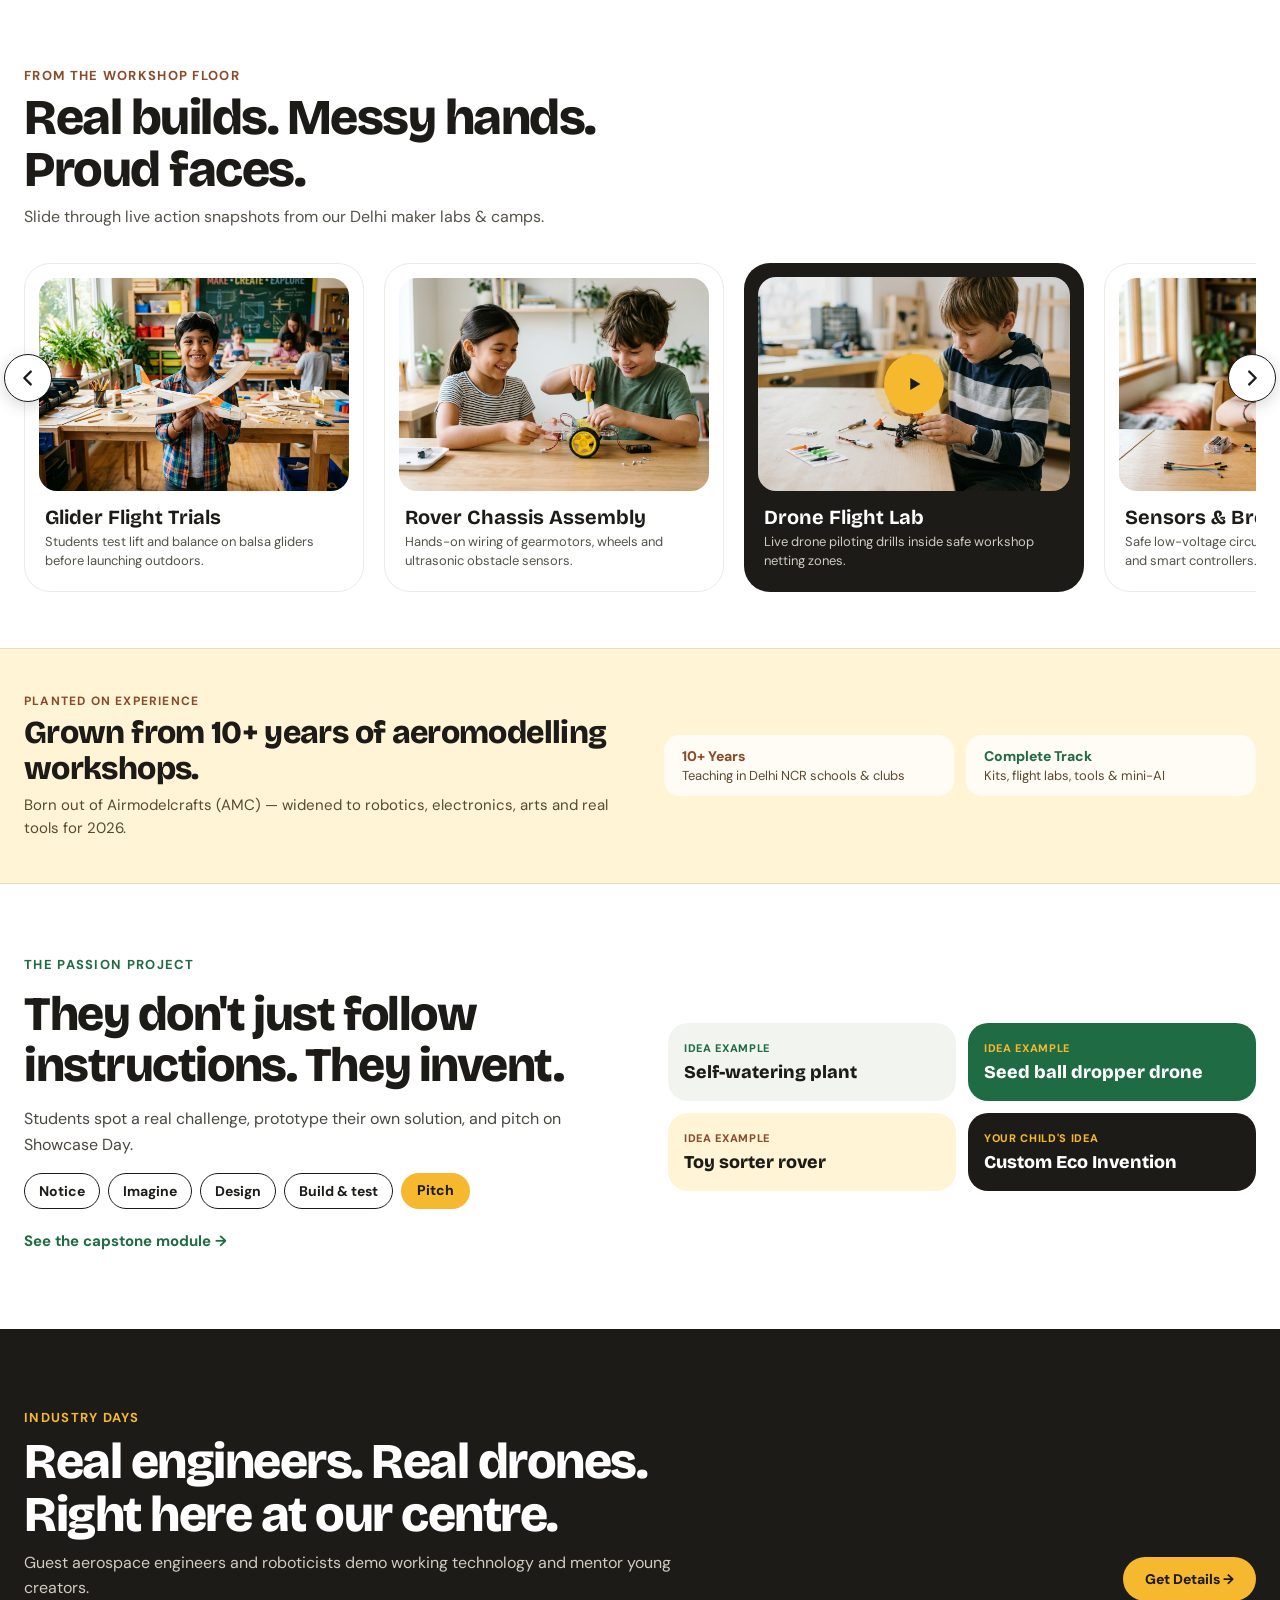
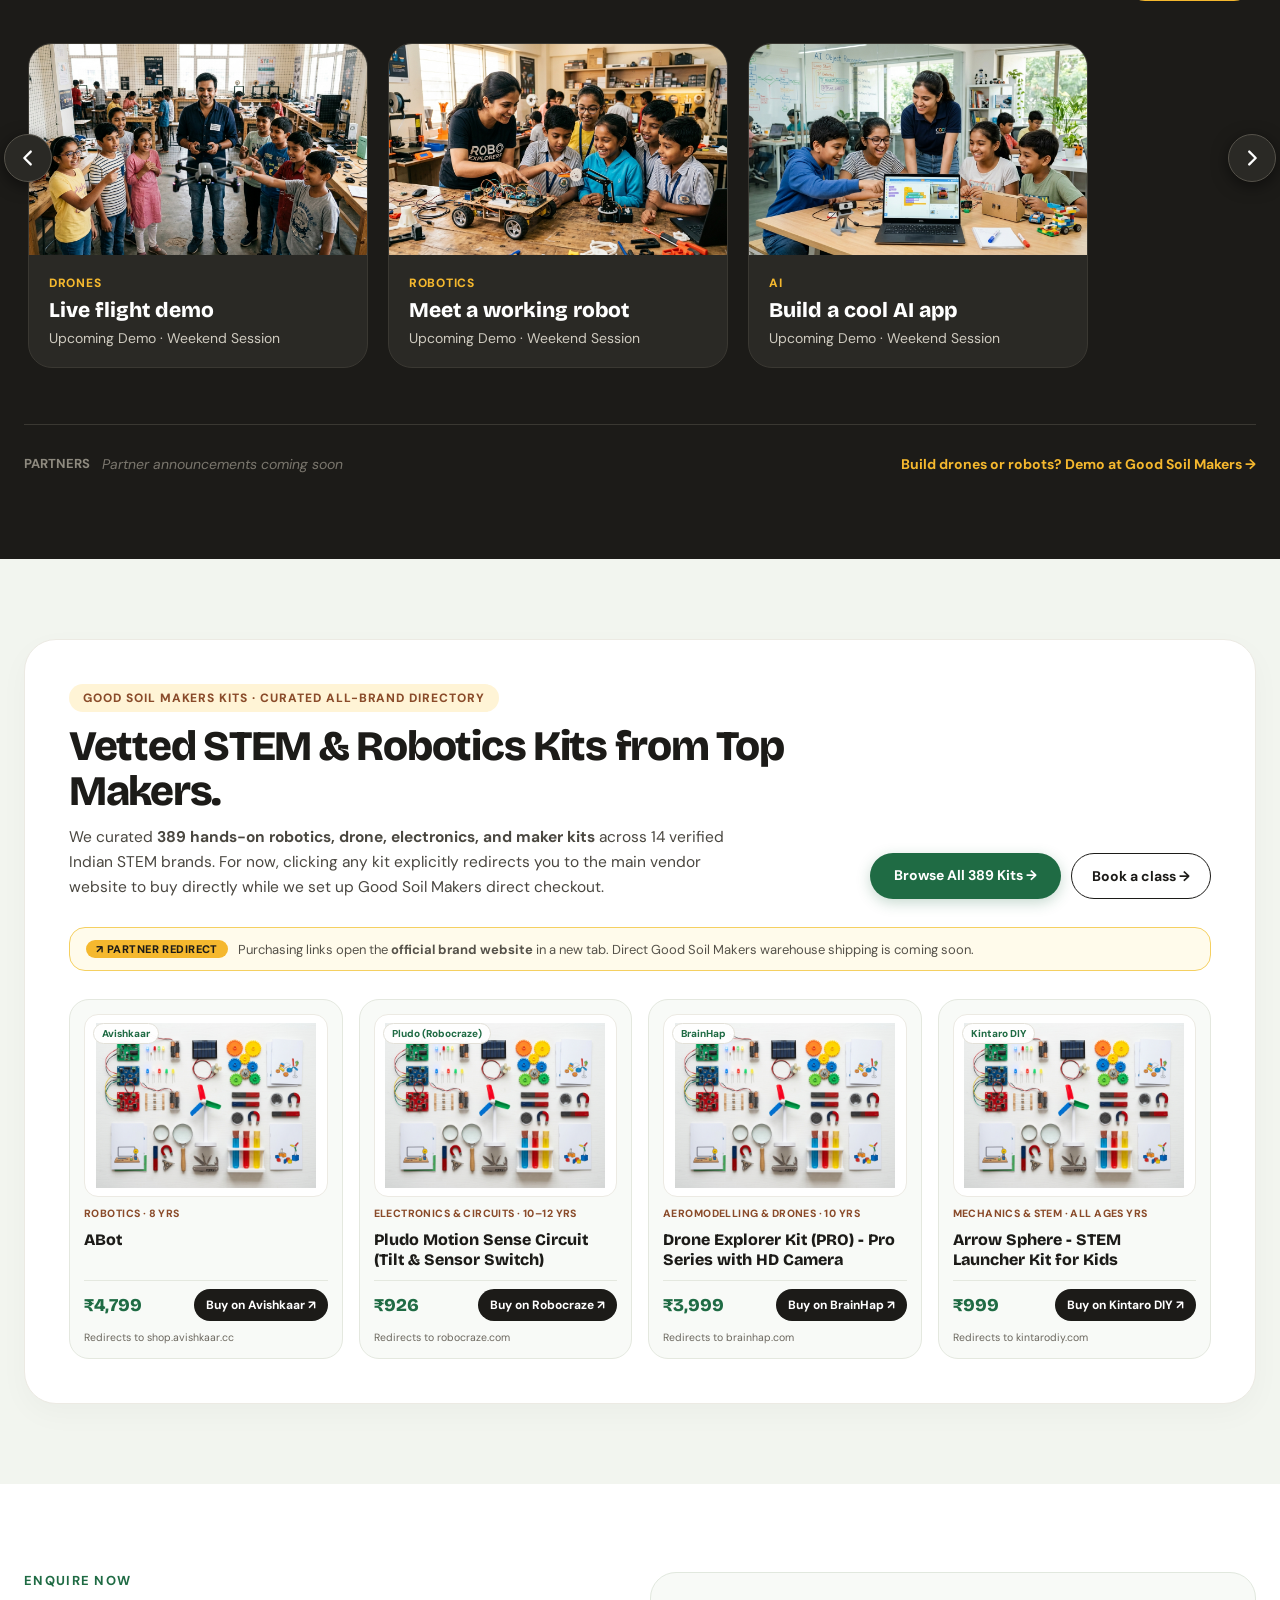
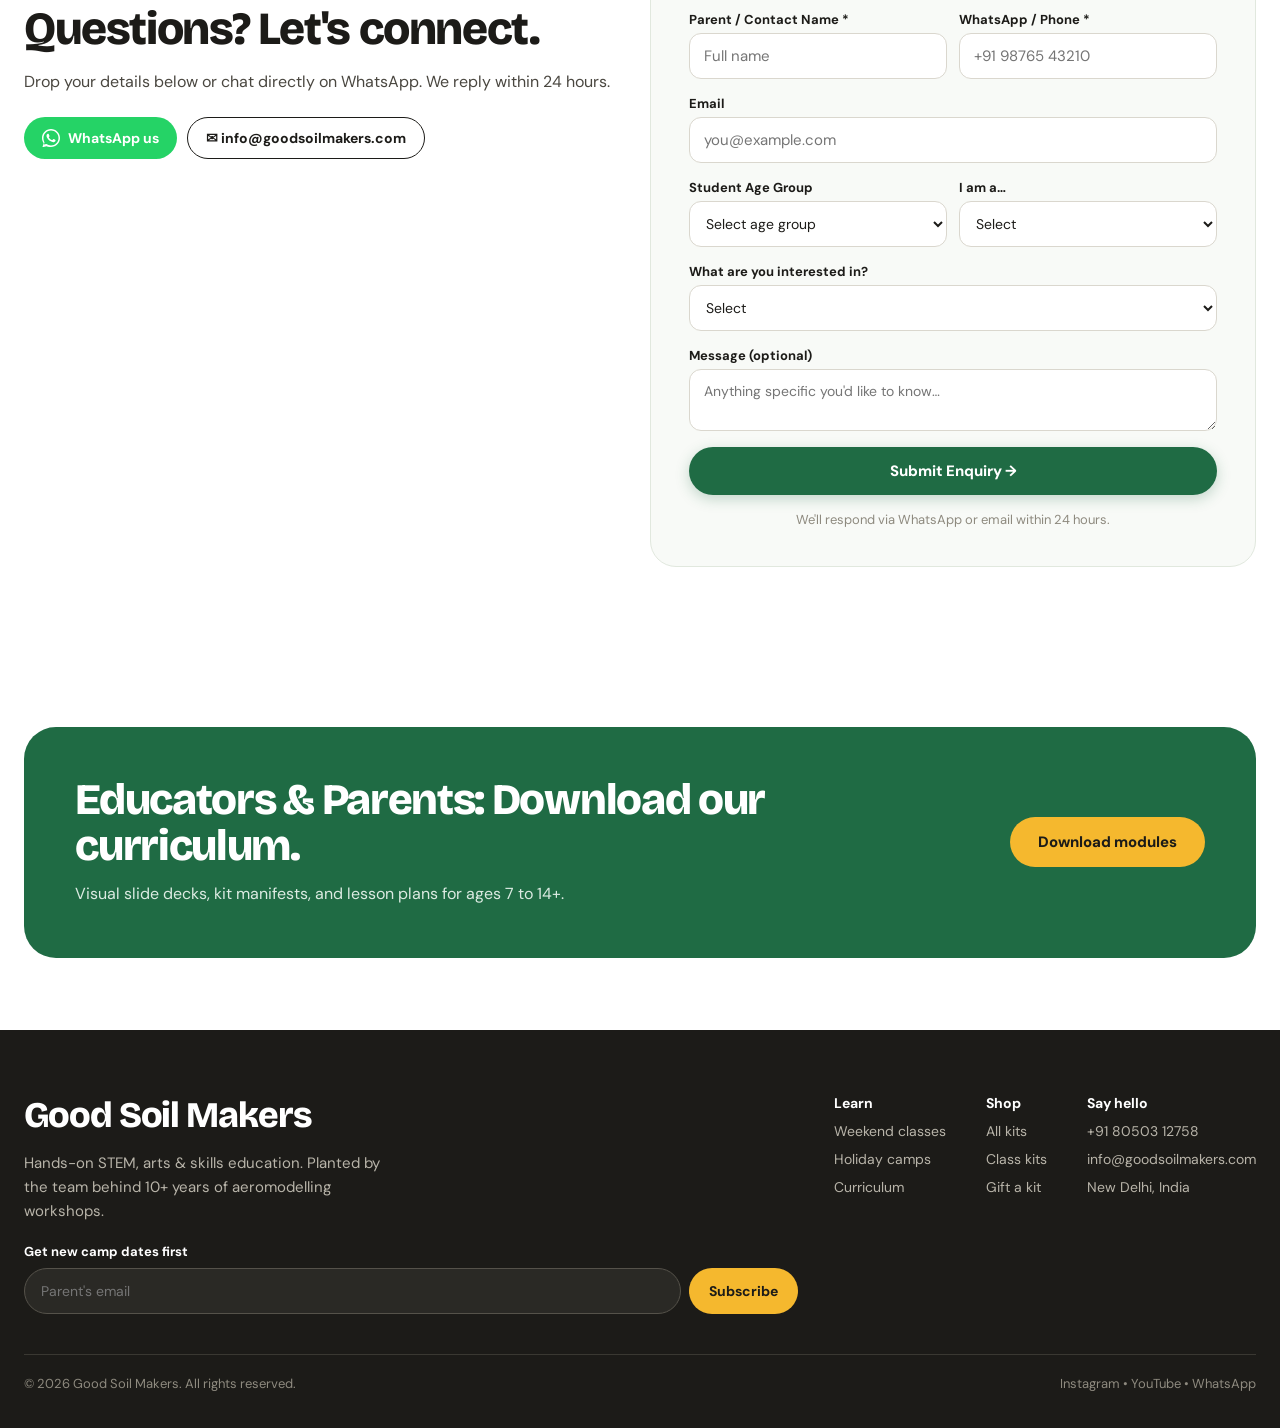
==== commit 6ca7b68d: "chore(brand): rename website and public docs from Good Soil to Good Soil Makers" ====
--- a/website/index.html
+++ b/website/index.html
@@ -5,15 +5,15 @@
   <meta name="viewport" content="width=device-width, initial-scale=1.0">
   <link rel="icon" type="image/svg+xml" href="favicon.svg">
   <link rel="manifest" href="manifest.json">
-  <meta name="application-name" content="Good Soil">
-  <meta name="apple-mobile-web-app-title" content="Good Soil">
-  <meta property="og:title" content="Good Soil — Hands-On STEM, Arts &amp; Skills">
+  <meta name="application-name" content="Good Soil Makers">
+  <meta name="apple-mobile-web-app-title" content="Good Soil Makers">
+  <meta property="og:title" content="Good Soil Makers — Hands-On STEM, Arts &amp; Skills">
   <meta property="og:description" content="No textbooks. Real kits, real tools, real projects. The wholesome hands-on school for curious young minds.">
   <meta property="og:type" content="website">
   <meta property="og:image" content="images/hero-workshop.jpg">
   <meta name="twitter:card" content="summary_large_image">
-  <title>Good Soil — Hands-On STEM, Arts &amp; Skills</title>
-  <meta name="description" content="Good Soil is a wholesome hands-on STEM, arts and skills school for kids aged 7–14+. Aeromodelling, robotics, DIY STEM kits, electronics and tools in New Delhi.">
+  <title>Good Soil Makers — Hands-On STEM, Arts &amp; Skills</title>
+  <meta name="description" content="Good Soil Makers is a wholesome hands-on STEM, arts and skills school for kids aged 7–14+. Aeromodelling, robotics, DIY STEM kits, electronics and tools in New Delhi.">
   <link rel="preconnect" href="https://fonts.googleapis.com">
   <link rel="preconnect" href="https://fonts.gstatic.com" crossorigin>
   <link href="https://fonts.googleapis.com/css2?family=Bricolage+Grotesque:opsz,wght@12..96,500;12..96,700;12..96,800&family=DM+Sans:ital,opsz,wght@0,9..40,400;0,9..40,500;0,9..40,700;1,9..40,400&display=swap" rel="stylesheet">
@@ -322,7 +322,7 @@
 <nav style="max-width: 1280px; margin: 0 auto; padding: 14px 24px; display: flex; flex-wrap: wrap; align-items: center; gap: 16px 32px">
 <a href="index.html" style="display: flex; align-items: center; gap: 10px; text-decoration: none; color: #1C1B18">
 <svg width="34" height="34" viewBox="0 0 34 34" fill="none" aria-hidden="true"><circle cx="17" cy="17" r="16" fill="#1F6B44"></circle><path d="M17 26V15" stroke="#FFFFFF" stroke-width="2.4" stroke-linecap="round"></path><path d="M17 17c0-4 3-7 7-7 0 4-3 7-7 7Z" fill="#F5B82E"></path><path d="M17 20c0-3.5-2.6-6-6-6 0 3.5 2.6 6 6 6Z" fill="#FFFFFF"></path></svg>
-<span style="font-family: 'Bricolage Grotesque', sans-serif; font-weight: 800; font-size: 22px; letter-spacing: -0.02em">Good Soil</span>
+<span style="font-family: 'Bricolage Grotesque', sans-serif; font-weight: 800; font-size: 21px; letter-spacing: -0.02em">Good Soil Makers</span>
 </a>
 <div style="display: flex; flex-wrap: wrap; gap: 4px 24px; flex: 1 1 auto; font-weight: 500; font-size: 15px">
 <a href="classes.html" style="color: #1C1B18; text-decoration: none; padding: 10px 0">Classes &amp; Camps</a>
@@ -369,10 +369,10 @@
 <div class="hero-media-col" style="flex: 1 1 520px; min-width: 0; position: relative; max-width: 580px; margin: 0 auto; width: 100%;">
   
   <!-- Single Cinematic Hero Video Card -->
-  <div class="hero-cinematic-card" onclick="openVideoModal('videos/hero-reel.mp4', 'Good Soil Workshop Reel', 'Live workshop footage filmed on location at Delhi Centre', false, 'images/hero-workshop.jpg')" role="button" tabindex="0" aria-label="Play Good Soil workshop video reel" style="position: relative; aspect-ratio: 16 / 10.5; border-radius: 30px; overflow: hidden; background: #1C1B18; box-shadow: 0 18px 46px rgba(28,27,24,0.16); border: 1px solid #ECEAE3; cursor: pointer; display: flex; align-items: center; justify-content: center;">
+  <div class="hero-cinematic-card" onclick="openVideoModal('videos/hero-reel.mp4', 'Good Soil Makers Workshop Reel', 'Live workshop footage filmed on location at Delhi Centre', false, 'images/hero-workshop.jpg')" role="button" tabindex="0" aria-label="Play Good Soil Makers workshop video reel" style="position: relative; aspect-ratio: 16 / 10.5; border-radius: 30px; overflow: hidden; background: #1C1B18; box-shadow: 0 18px 46px rgba(28,27,24,0.16); border: 1px solid #ECEAE3; cursor: pointer; display: flex; align-items: center; justify-content: center;">
     
     <!-- Hero Image Background -->
-    <img src="images/hero-workshop.jpg" alt="Children building kits at Good Soil workshop" style="position: absolute; inset: 0; width: 100%; height: 100%; object-fit: cover; opacity: 0.92; transition: transform 0.4s cubic-bezier(0.16, 1, 0.3, 1);">
+    <img src="images/hero-workshop.jpg" alt="Children building kits at Good Soil Makers workshop" style="position: absolute; inset: 0; width: 100%; height: 100%; object-fit: cover; opacity: 0.92; transition: transform 0.4s cubic-bezier(0.16, 1, 0.3, 1);">
     
     <!-- Cinematic Gradient Overlay -->
     <div style="position: absolute; inset: 0; background: linear-gradient(180deg, rgba(28,27,24,0.38) 0%, rgba(28,27,24,0.06) 45%, rgba(28,27,24,0.76) 100%); pointer-events: none;"></div>
@@ -555,7 +555,7 @@
 </ul>
 </div>
 <div style="flex: 1.3 1 380px; background: #1F6B44; color: #FFFFFF; border-radius: 28px; padding: clamp(22px, 3vw, 32px); display: flex; flex-direction: column; gap: 14px">
-<span style="font-weight: 800; font-size: 13px; letter-spacing: 0.06em; color: #F5B82E">THE GOOD SOIL WAY</span>
+<span style="font-weight: 800; font-size: 13px; letter-spacing: 0.06em; color: #F5B82E">THE GOOD SOIL MAKERS WAY</span>
 <ul style="margin: 0; padding: 0; list-style: none; display: flex; flex-direction: column; gap: 10px; font-size: 17px">
 <li style="display: flex; gap: 10px; align-items: center"><svg width="20" height="20" viewBox="0 0 24 24" fill="none" stroke="#F5B82E" stroke-width="2.5" stroke-linecap="round" stroke-linejoin="round" aria-hidden="true"><path d="M5 12.5l4.5 4.5L19 7"></path></svg>Build it, fly it, fix it with real kits</li>
 <li style="display: flex; gap: 10px; align-items: center"><svg width="20" height="20" viewBox="0 0 24 24" fill="none" stroke="#F5B82E" stroke-width="2.5" stroke-linecap="round" stroke-linejoin="round" aria-hidden="true"><path d="M5 12.5l4.5 4.5L19 7"></path></svg>STEM, arts &amp; real tools combined</li>
@@ -884,7 +884,7 @@
 
 <div id="partner" style="border-top: 1px solid #3A3832; padding-top: 24px; display: flex; flex-wrap: wrap; gap: 16px; justify-content: space-between; align-items: center">
 <div style="display: flex; flex-wrap: wrap; gap: 12px; align-items: center"><span style="font-size: 13px; color: #8E8A7F; font-weight: 700">PARTNERS</span><span style="color: #7A766D; font-size: 14px; font-style: italic">Partner announcements coming soon</span></div>
-<a href="#enquiry" style="color: #F5B82E; font-weight: 700; padding: 6px 0; font-size: 14px">Build drones or robots? Demo at Good Soil &rarr;</a>
+<a href="#enquiry" style="color: #F5B82E; font-weight: 700; padding: 6px 0; font-size: 14px">Build drones or robots? Demo at Good Soil Makers &rarr;</a>
 </div>
 </div>
 </section>
@@ -896,13 +896,13 @@
     <div style="display: flex; flex-wrap: wrap; gap: 24px; align-items: flex-end; justify-content: space-between">
       <div style="flex: 1 1 520px; min-width: 0; display: flex; flex-direction: column; gap: 12px">
         <div style="display: inline-flex; align-self: flex-start; align-items: center; gap: 8px; background: #FFF4D6; color: #8A4B2A; font-weight: 800; font-size: 12px; letter-spacing: 0.08em; text-transform: uppercase; padding: 6px 14px; border-radius: 999px">
-          Good Soil Kits &middot; Curated All-Brand Directory
+          Good Soil Makers Kits &middot; Curated All-Brand Directory
         </div>
         <h2 style="margin: 0; font-family: 'Bricolage Grotesque', sans-serif; font-weight: 800; font-size: clamp(28px, 3.6vw, 42px); letter-spacing: -0.03em; line-height: 1.06">
           Vetted STEM &amp; Robotics Kits from Top Makers.
         </h2>
         <p style="margin: 0; font-size: 15.5px; color: #4A4740; line-height: 1.6; max-width: 60ch">
-          We curated <strong>389 hands-on robotics, drone, electronics, and maker kits</strong> across 14 verified Indian STEM brands. For now, clicking any kit explicitly redirects you to the main vendor website to buy directly while we set up Good Soil direct checkout.
+          We curated <strong>389 hands-on robotics, drone, electronics, and maker kits</strong> across 14 verified Indian STEM brands. For now, clicking any kit explicitly redirects you to the main vendor website to buy directly while we set up Good Soil Makers direct checkout.
         </p>
       </div>
       <div style="display: flex; flex-wrap: wrap; gap: 10px">
@@ -914,7 +914,7 @@
     <!-- EXPLICIT REDIRECT STRIP -->
     <div style="background: #FFFBEB; border: 1px solid #F5D061; border-radius: 16px; padding: 12px 16px; display: flex; flex-wrap: wrap; align-items: center; gap: 10px; font-size: 13px; color: #55524A">
       <span style="background: #F5B82E; color: #1C1B18; font-weight: 800; padding: 2px 10px; border-radius: 999px; font-size: 11px; letter-spacing: 0.04em; text-transform: uppercase">↗ Partner Redirect</span>
-      <span>Purchasing links open the <strong>official brand website</strong> in a new tab. Direct Good Soil warehouse shipping is coming soon.</span>
+      <span>Purchasing links open the <strong>official brand website</strong> in a new tab. Direct Good Soil Makers warehouse shipping is coming soon.</span>
     </div>
 
     <!-- FEATURED KIT PREVIEW GRID (4 KITS) -->
@@ -1020,7 +1020,7 @@
 <div style="max-width: 1280px; margin: 0 auto; padding: 64px 24px 36px; display: flex; flex-direction: column; gap: 40px">
 <div style="display: flex; flex-wrap: wrap; gap: 36px; justify-content: space-between">
 <div style="flex: 1 1 320px; display: flex; flex-direction: column; gap: 14px">
-<span style="font-family: 'Bricolage Grotesque', sans-serif; font-weight: 800; font-size: 36px; color: #FFFFFF; letter-spacing: -0.03em">Good Soil</span>
+<span style="font-family: 'Bricolage Grotesque', sans-serif; font-weight: 800; font-size: 36px; color: #FFFFFF; letter-spacing: -0.03em">Good Soil Makers</span>
 <p style="margin: 0; color: #B8B4A9; font-size: 15px; line-height: 1.6; max-width: 36ch">Hands-on STEM, arts &amp; skills education. Planted by the team behind 10+ years of aeromodelling workshops.</p>
 <form style="display: flex; flex-wrap: wrap; gap: 8px; margin-top: 6px">
 <label for="nl" style="width: 100%; font-size: 13px; font-weight: 700; color: #FFFFFF">Get new camp dates first</label>
@@ -1034,7 +1034,7 @@
 <div style="display: flex; flex-direction: column; gap: 10px"><span style="font-weight: 700; color: #FFFFFF">Say hello</span><span style="color: #B8B4A9">+91 80503 12758</span><span style="color: #B8B4A9">info@goodsoilmakers.com</span><span style="color: #B8B4A9">New Delhi, India</span></div>
 </div>
 </div>
-<div style="border-top: 1px solid #3A3832; padding-top: 20px; display: flex; flex-wrap: wrap; justify-content: space-between; gap: 12px; font-size: 13px; color: #8E8A7F"><span>&copy; 2026 Good Soil. All rights reserved.</span><span>Instagram &bull; YouTube &bull; WhatsApp</span></div>
+<div style="border-top: 1px solid #3A3832; padding-top: 20px; display: flex; flex-wrap: wrap; justify-content: space-between; gap: 12px; font-size: 13px; color: #8E8A7F"><span>&copy; 2026 Good Soil Makers. All rights reserved.</span><span>Instagram &bull; YouTube &bull; WhatsApp</span></div>
 </div>
 </footer>
 </main>
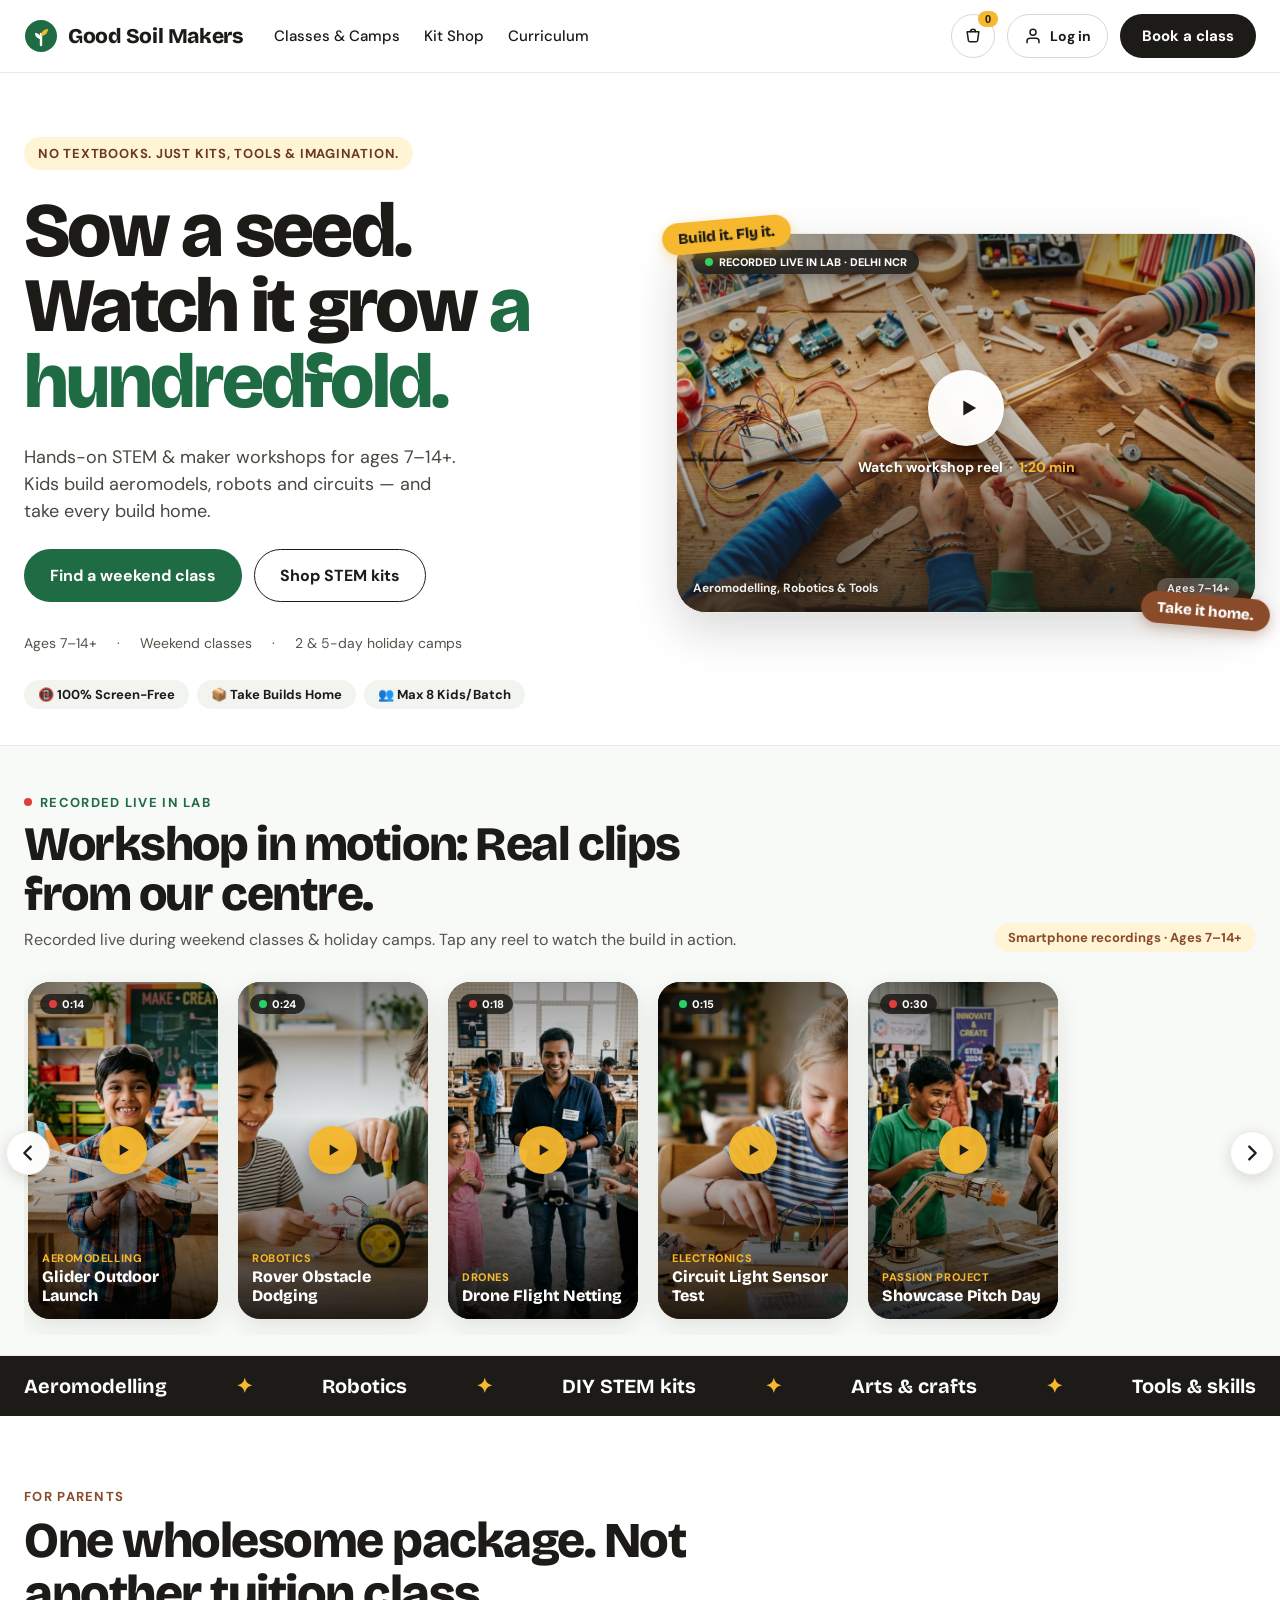
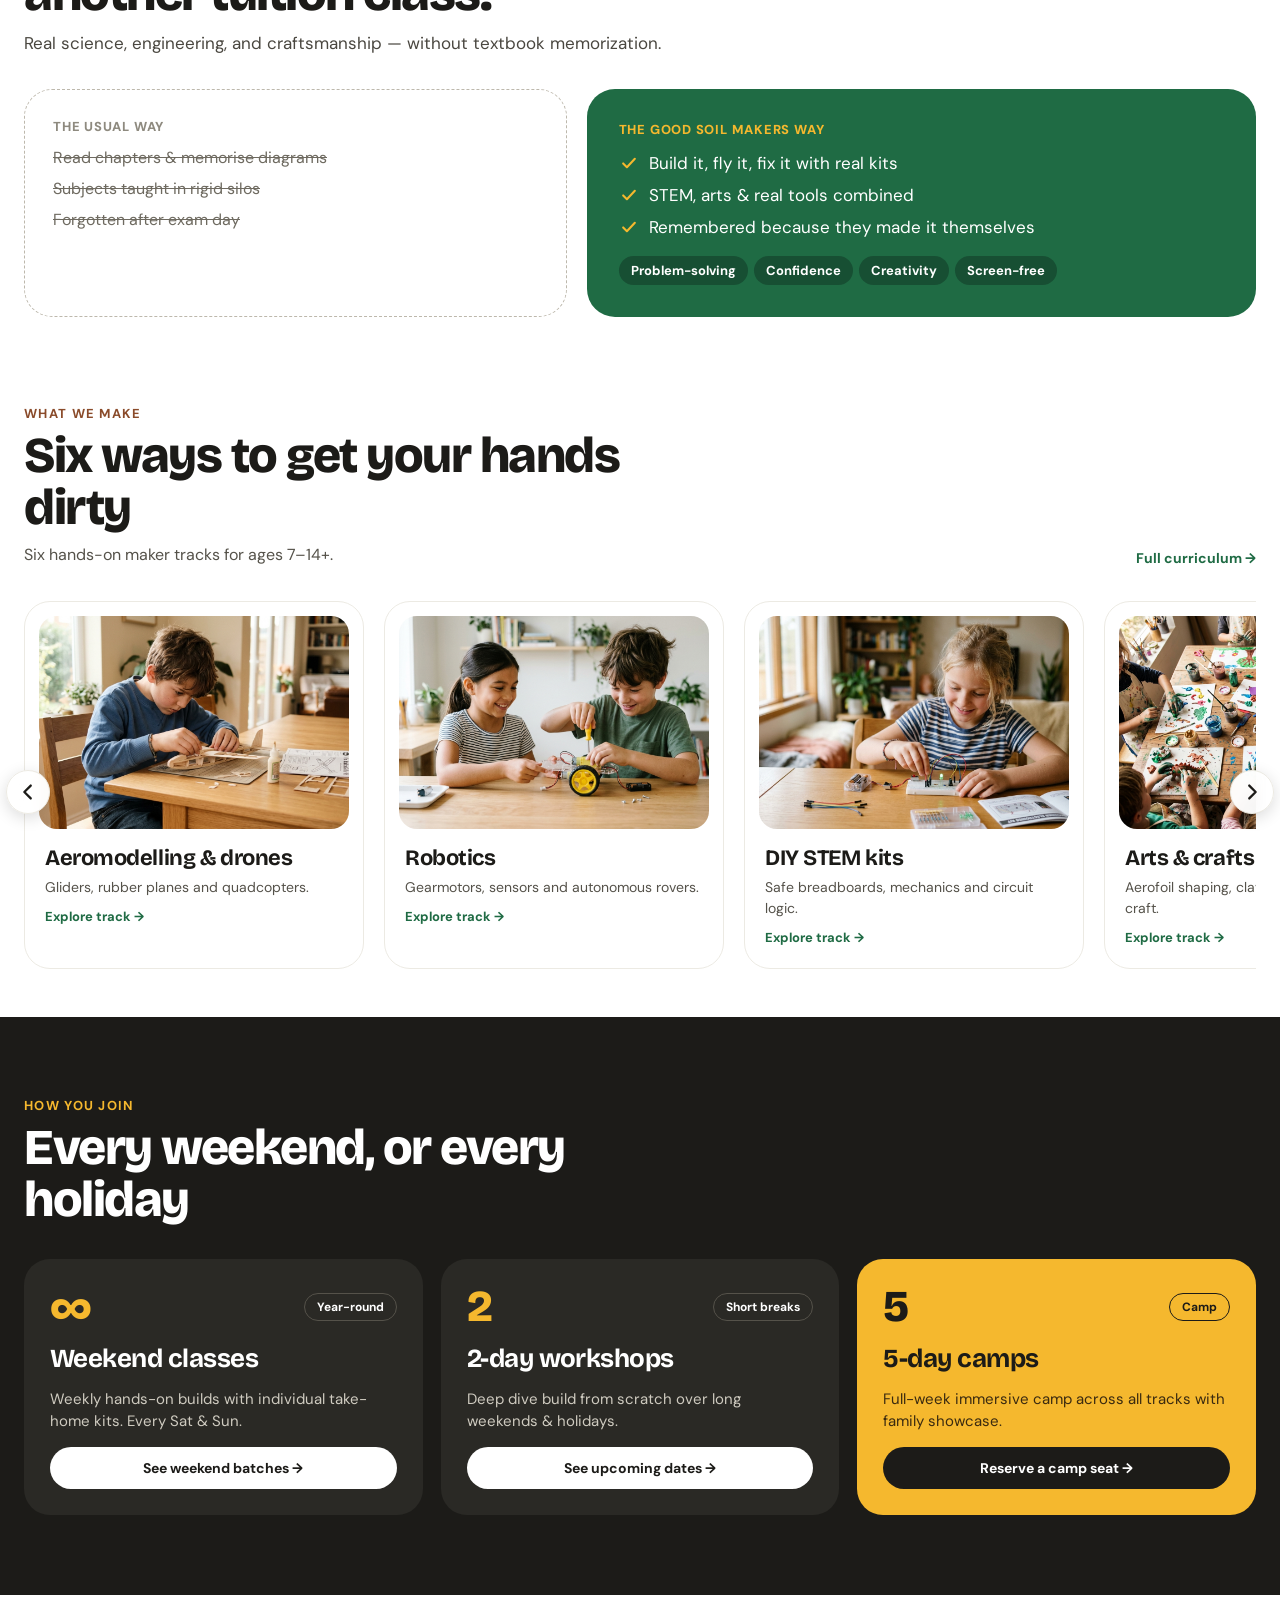
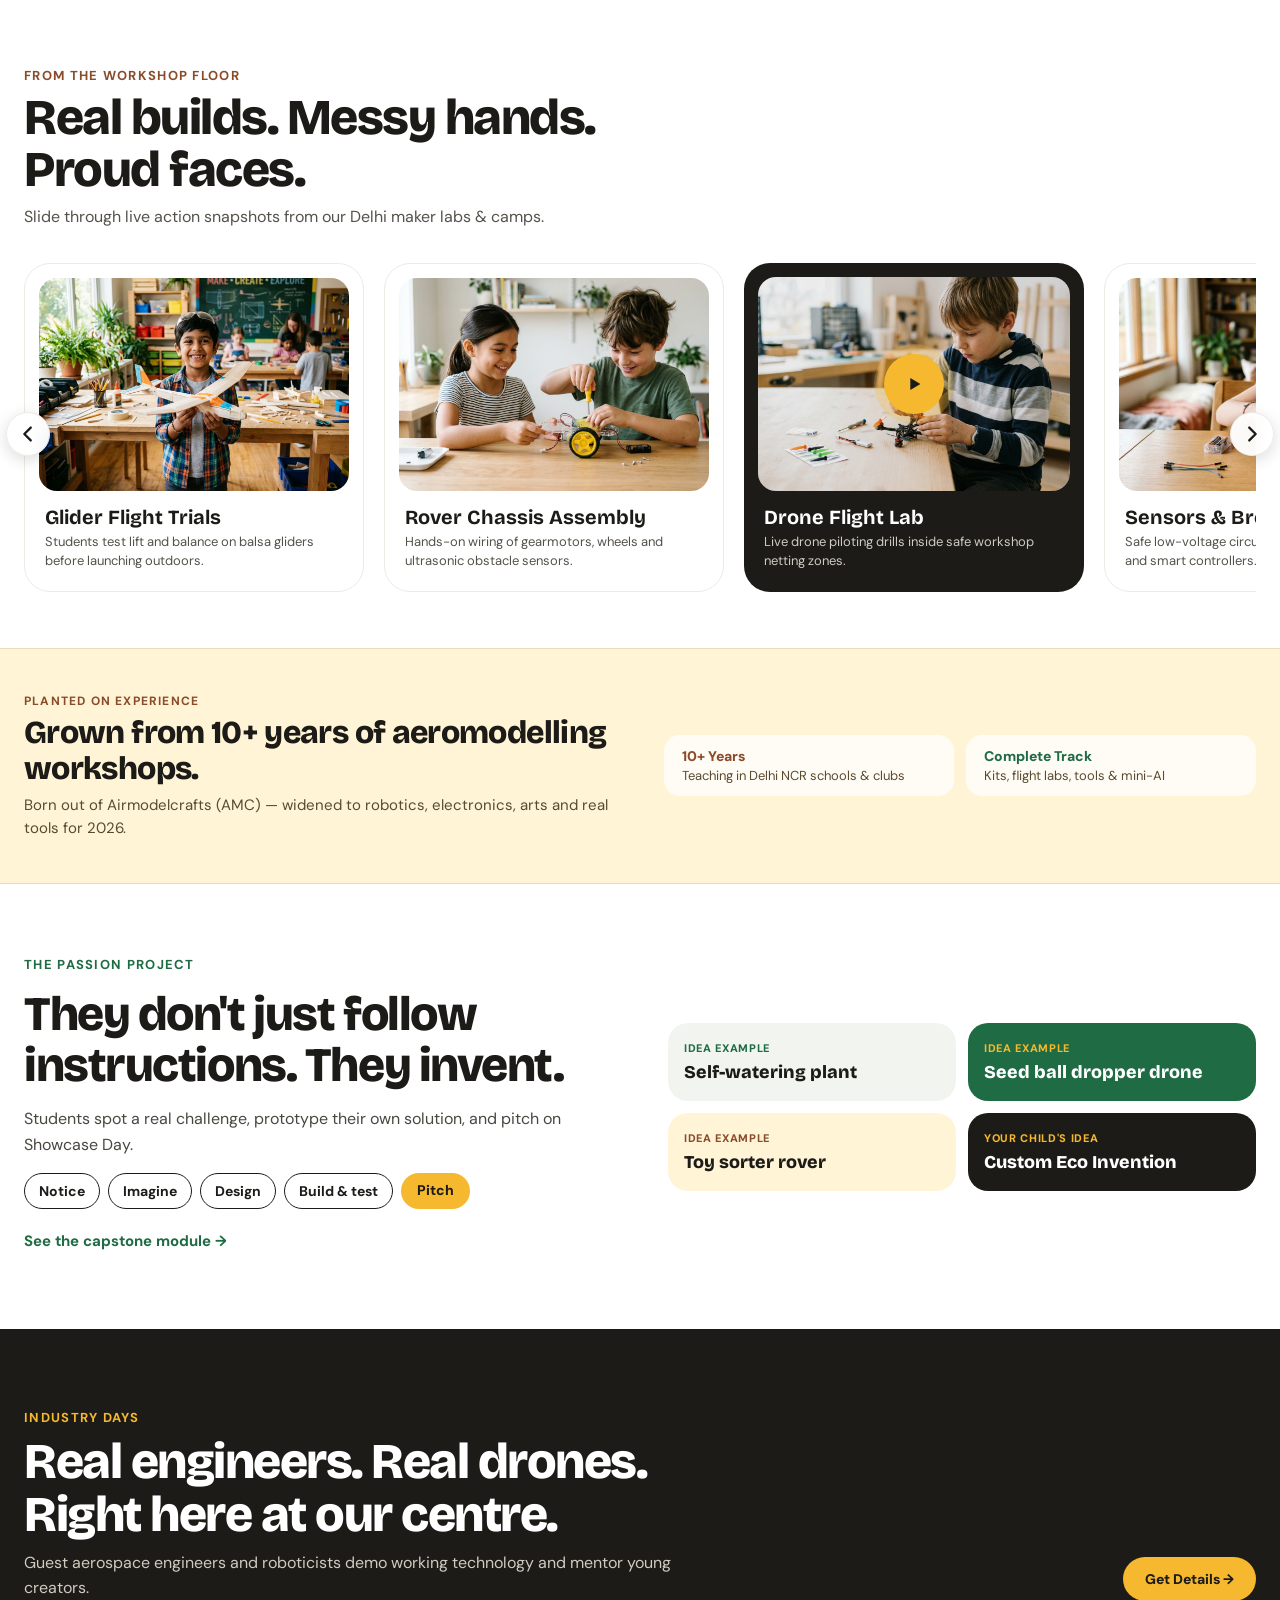
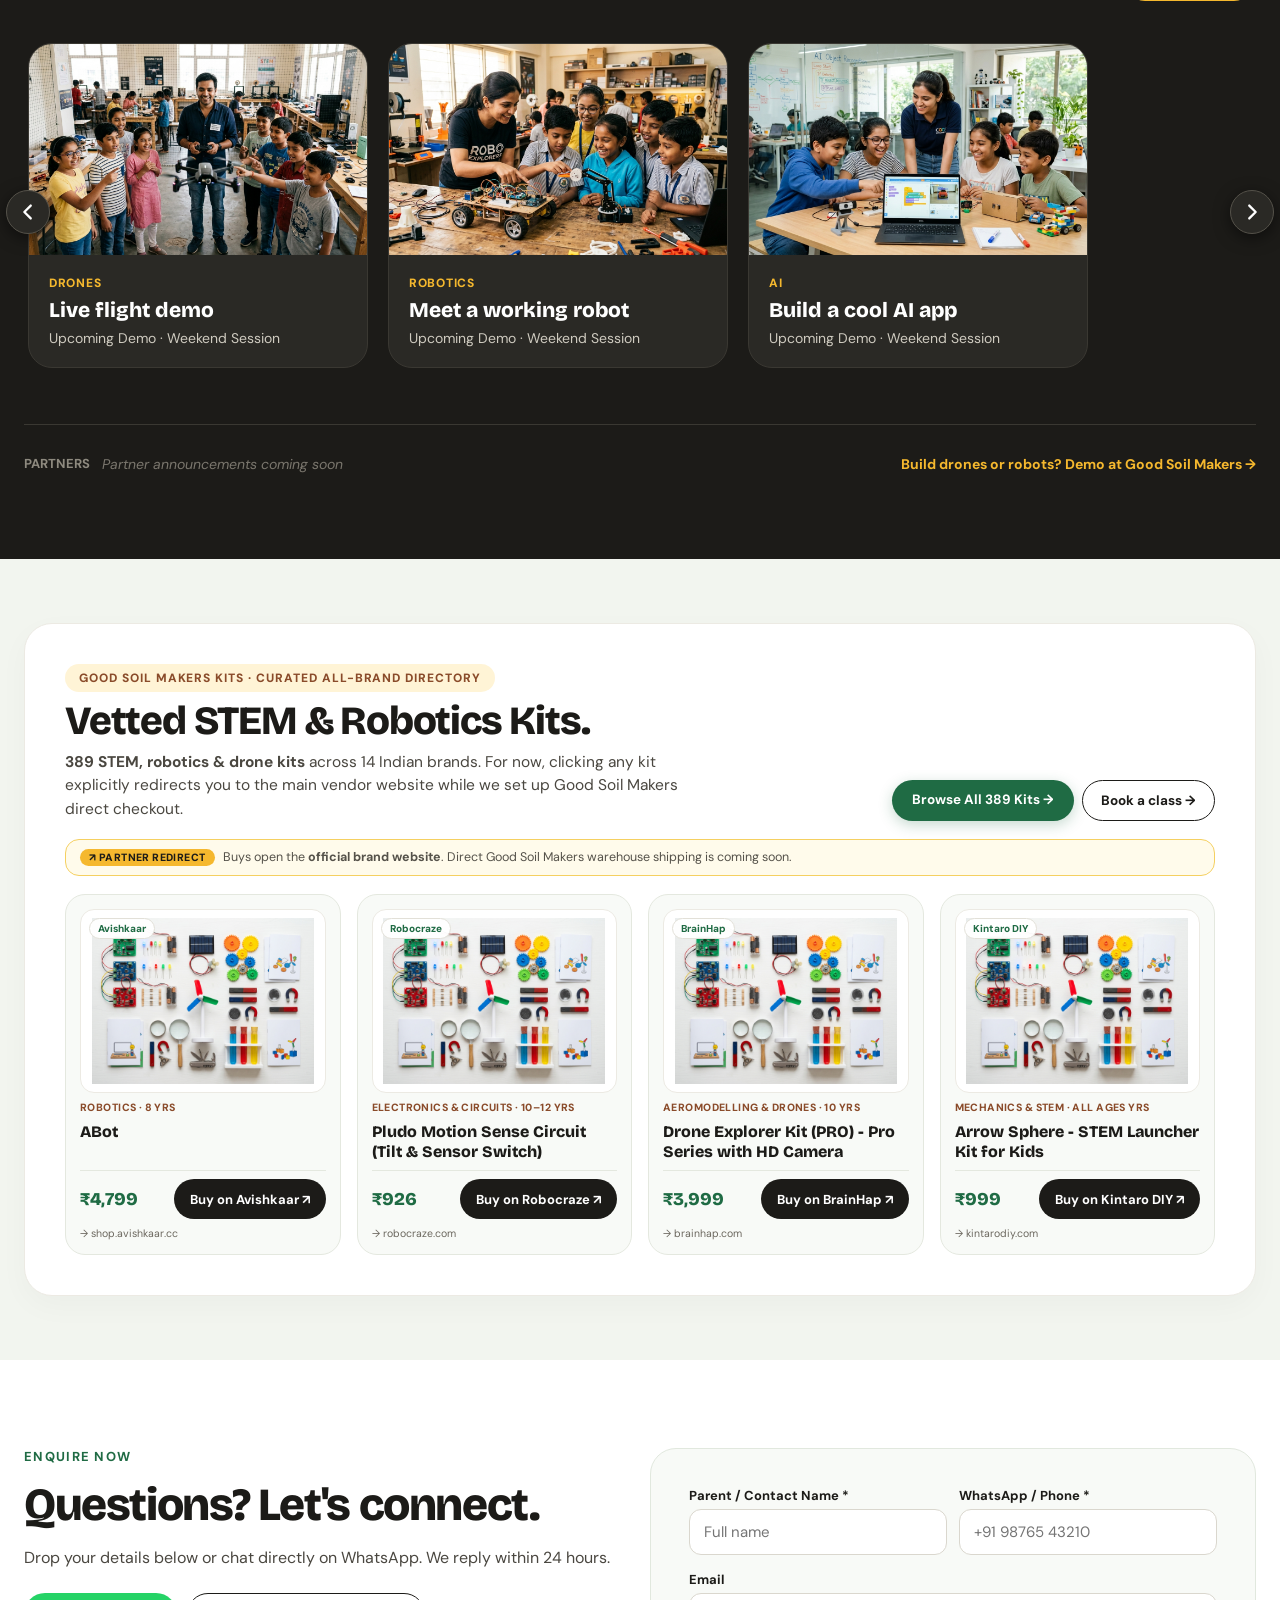
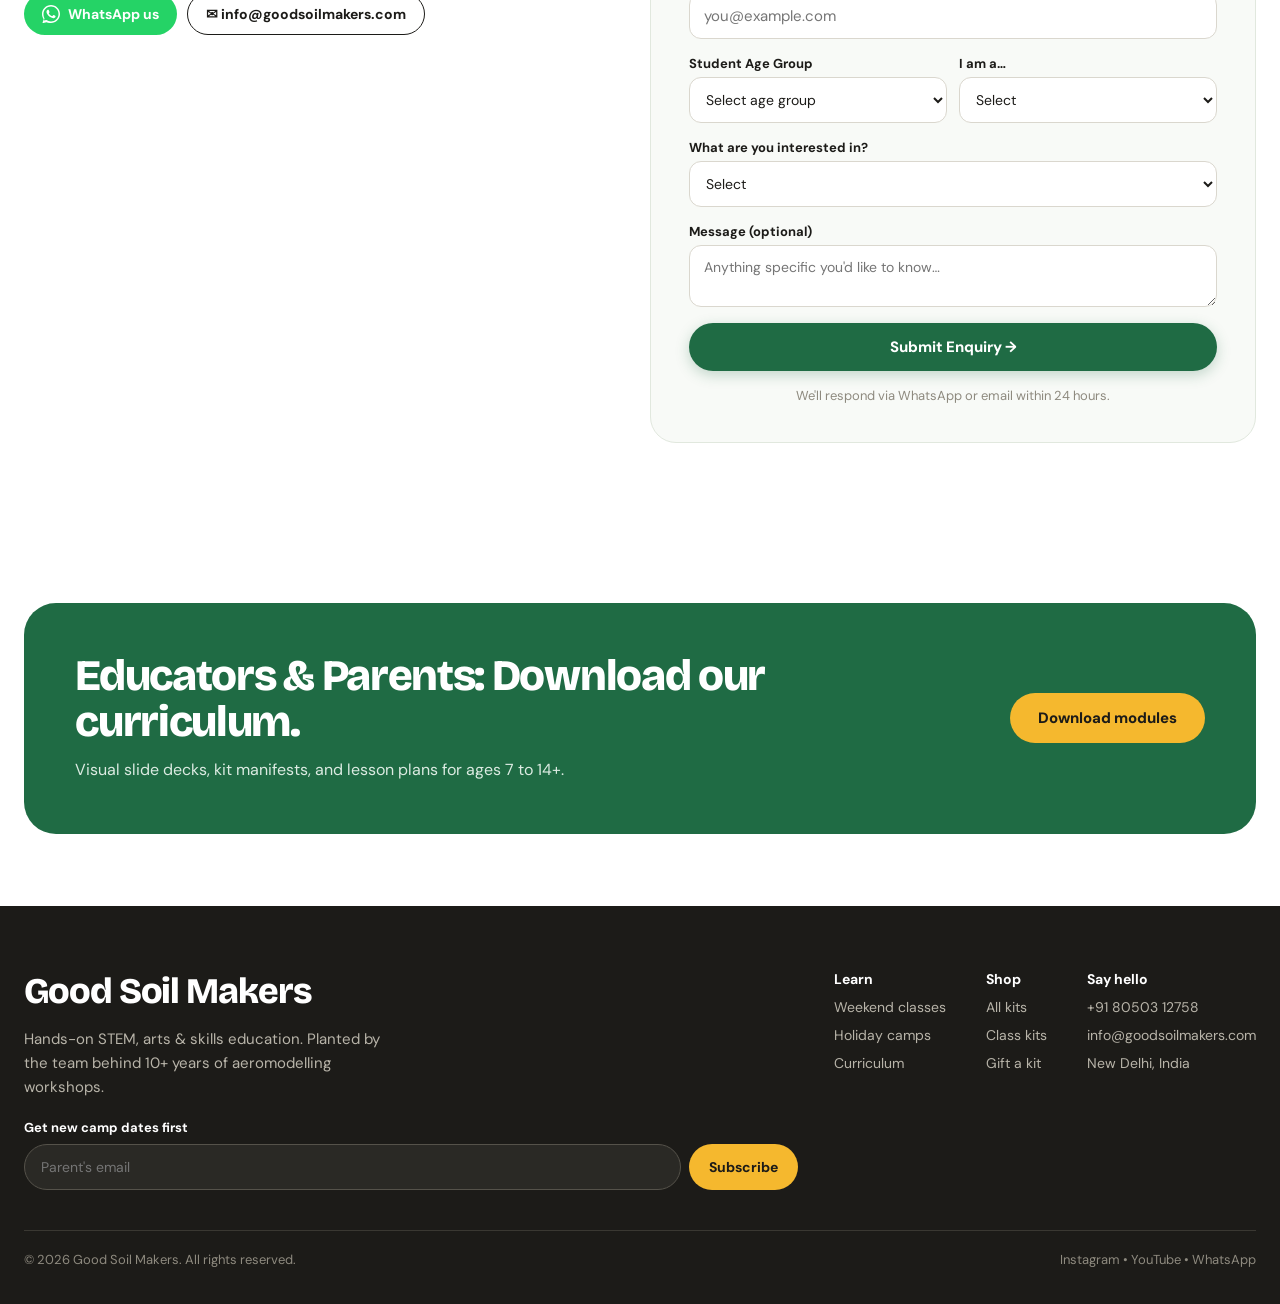
==== commit a77b7229: "fix(ux): centralize tab/pill styles for SPA transitions, smooth glide navigation, and compact 2-col " ====
--- a/website/index.html
+++ b/website/index.html
@@ -170,8 +170,9 @@
       .hero-badge-right { right: 8px !important; font-size: 14px !important; padding: 6px 12px !important; }
       .nav-auth-btn .auth-btn-label { display: none !important; }
       .hide-mobile { display: none !important; }
-      .mobile-compact { padding: 44px 18px !important; }
-      .mobile-title { font-size: clamp(26px, 6vw, 36px) !important; }
+      .hero-section { padding: 20px 14px 22px !important; gap: 24px !important; }
+      .mobile-compact { padding: 32px 14px !important; }
+      .mobile-title { font-size: clamp(24px, 6vw, 34px) !important; }
       .hero-cta-group {
         display: grid !important;
         grid-template-columns: 1fr 1fr !important;
@@ -890,35 +891,35 @@
 </section>
 
 <!-- SHOP SHOWCASE -->
-<section id="kits" style="background: #F2F5EF">
-<div style="max-width: 1280px; margin: 0 auto; padding: 80px 24px; display: flex; flex-direction: column; gap: 28px">
-  <div style="background: #FFFFFF; border: 1px solid #ECEAE3; border-radius: 32px; padding: clamp(24px, 4vw, 44px); display: flex; flex-direction: column; gap: 28px; box-shadow: 0 10px 30px rgba(0,0,0,0.03)">
-    <div style="display: flex; flex-wrap: wrap; gap: 24px; align-items: flex-end; justify-content: space-between">
-      <div style="flex: 1 1 520px; min-width: 0; display: flex; flex-direction: column; gap: 12px">
-        <div style="display: inline-flex; align-self: flex-start; align-items: center; gap: 8px; background: #FFF4D6; color: #8A4B2A; font-weight: 800; font-size: 12px; letter-spacing: 0.08em; text-transform: uppercase; padding: 6px 14px; border-radius: 999px">
+<section id="kits" class="mobile-tight-section" style="background: #F2F5EF">
+<div style="max-width: 1280px; margin: 0 auto; padding: 64px 24px; display: flex; flex-direction: column; gap: 22px">
+  <div style="background: #FFFFFF; border: 1px solid #ECEAE3; border-radius: 28px; padding: clamp(18px, 3.5vw, 40px); display: flex; flex-direction: column; gap: 18px; box-shadow: 0 10px 30px rgba(0,0,0,0.03)">
+    <div style="display: flex; flex-wrap: wrap; gap: 16px; align-items: flex-end; justify-content: space-between">
+      <div style="flex: 1 1 520px; min-width: 0; display: flex; flex-direction: column; gap: 8px">
+        <div class="desktop-only-block" style="display: inline-flex; align-self: flex-start; align-items: center; gap: 8px; background: #FFF4D6; color: #8A4B2A; font-weight: 800; font-size: 12px; letter-spacing: 0.08em; text-transform: uppercase; padding: 6px 14px; border-radius: 999px">
           Good Soil Makers Kits &middot; Curated All-Brand Directory
         </div>
-        <h2 style="margin: 0; font-family: 'Bricolage Grotesque', sans-serif; font-weight: 800; font-size: clamp(28px, 3.6vw, 42px); letter-spacing: -0.03em; line-height: 1.06">
-          Vetted STEM &amp; Robotics Kits from Top Makers.
+        <h2 style="margin: 0; font-family: 'Bricolage Grotesque', sans-serif; font-weight: 800; font-size: clamp(24px, 3.5vw, 40px); letter-spacing: -0.03em; line-height: 1.08">
+          Vetted STEM &amp; Robotics Kits.
         </h2>
-        <p style="margin: 0; font-size: 15.5px; color: #4A4740; line-height: 1.6; max-width: 60ch">
-          We curated <strong>389 hands-on robotics, drone, electronics, and maker kits</strong> across 14 verified Indian STEM brands. For now, clicking any kit explicitly redirects you to the main vendor website to buy directly while we set up Good Soil Makers direct checkout.
+        <p style="margin: 0; font-size: clamp(13.5px, 1.8vw, 15.5px); color: #4A4740; line-height: 1.5; max-width: 58ch">
+          <strong>389 STEM, robotics &amp; drone kits</strong> across 14 Indian brands.<span class="desktop-only-inline"> For now, clicking any kit explicitly redirects you to the main vendor website while we set up Good Soil Makers direct checkout.</span>
         </p>
       </div>
-      <div style="display: flex; flex-wrap: wrap; gap: 10px">
-        <a href="shop.html" style="background: #1F6B44; color: #FFFFFF; text-decoration: none; font-weight: 700; padding: 13px 24px; border-radius: 999px; font-size: 14px; box-shadow: 0 4px 14px rgba(31,107,68,0.25); white-space: nowrap">Browse All 389 Kits &rarr;</a>
-        <a href="classes.html#book" style="background: #FFFFFF; color: #1C1B18; text-decoration: none; font-weight: 700; padding: 13px 20px; border-radius: 999px; font-size: 14px; border: 1.5px solid #1C1B18; white-space: nowrap">Book a class &rarr;</a>
+      <div style="display: flex; flex-wrap: wrap; gap: 8px">
+        <a href="shop.html" style="background: #1F6B44; color: #FFFFFF; text-decoration: none; font-weight: 700; padding: 11px 20px; border-radius: 999px; font-size: 13.5px; box-shadow: 0 4px 14px rgba(31,107,68,0.25); white-space: nowrap">Browse All 389 Kits &rarr;</a>
+        <a class="desktop-only-block" href="classes.html#book" style="background: #FFFFFF; color: #1C1B18; text-decoration: none; font-weight: 700; padding: 11px 18px; border-radius: 999px; font-size: 13.5px; border: 1.5px solid #1C1B18; white-space: nowrap">Book a class &rarr;</a>
       </div>
     </div>
 
     <!-- EXPLICIT REDIRECT STRIP -->
-    <div style="background: #FFFBEB; border: 1px solid #F5D061; border-radius: 16px; padding: 12px 16px; display: flex; flex-wrap: wrap; align-items: center; gap: 10px; font-size: 13px; color: #55524A">
-      <span style="background: #F5B82E; color: #1C1B18; font-weight: 800; padding: 2px 10px; border-radius: 999px; font-size: 11px; letter-spacing: 0.04em; text-transform: uppercase">↗ Partner Redirect</span>
-      <span>Purchasing links open the <strong>official brand website</strong> in a new tab. Direct Good Soil Makers warehouse shipping is coming soon.</span>
+    <div style="background: #FFFBEB; border: 1px solid #F5D061; border-radius: 14px; padding: 9px 14px; display: flex; flex-wrap: wrap; align-items: center; gap: 8px; font-size: 12.5px; color: #55524A">
+      <span style="background: #F5B82E; color: #1C1B18; font-weight: 800; padding: 2px 9px; border-radius: 999px; font-size: 10.5px; letter-spacing: 0.04em; text-transform: uppercase">↗ Partner Redirect</span>
+      <span>Buys open the <strong>official brand website</strong>.<span class="desktop-only-inline"> Direct Good Soil Makers warehouse shipping is coming soon.</span></span>
     </div>
 
-    <!-- FEATURED KIT PREVIEW GRID (4 KITS) -->
-    <div id="home-kits-preview" style="display: grid; grid-template-columns: repeat(auto-fit, minmax(230px, 1fr)); gap: 16px">
+    <!-- FEATURED KIT PREVIEW GRID (4 KITS, 2-col on mobile) -->
+    <div id="home-kits-preview">
       <!-- Populated cleanly from kits_data.js -->
     </div>
   </div>
@@ -933,7 +934,7 @@
 <h2 class="mobile-title" style="margin: 0; font-family: 'Bricolage Grotesque', sans-serif; font-weight: 800; font-size: clamp(30px, 4vw, 46px); letter-spacing: -0.03em; line-height: 1.05">Questions? Let's connect.</h2>
 <p style="margin: 0; font-size: 16px; color: #4A4740; line-height: 1.6">Drop your details below or chat directly on WhatsApp. We reply within 24 hours.</p>
 <div style="display: flex; flex-wrap: wrap; gap: 10px; margin-top: 6px">
-<a href="https://wa.me/918050312758?text=Hi%20Good%20Soil%2C%20I%27d%20like%20to%20know%20more%20about%20your%20workshops" target="_blank" style="display: inline-flex; align-items: center; gap: 8px; background: #25D366; color: #FFFFFF; text-decoration: none; font-weight: 700; padding: 11px 18px; border-radius: 999px; font-size: 14px"><svg width="18" height="18" viewBox="0 0 24 24" fill="currentColor"><path d="M17.472 14.382c-.297-.149-1.758-.867-2.03-.967-.273-.099-.471-.148-.67.15-.197.297-.767.966-.94 1.164-.173.199-.347.223-.644.075-.297-.15-1.255-.463-2.39-1.475-.883-.788-1.48-1.761-1.653-2.059-.173-.297-.018-.458.13-.606.134-.133.298-.347.446-.52.149-.174.198-.298.298-.497.099-.198.05-.371-.025-.52-.075-.149-.669-1.612-.916-2.207-.242-.579-.487-.5-.669-.51-.173-.008-.371-.01-.57-.01-.198 0-.52.074-.792.372-.272.297-1.04 1.016-1.04 2.479 0 1.462 1.065 2.875 1.213 3.074.149.198 2.096 3.2 5.077 4.487.709.306 1.262.489 1.694.625.712.227 1.36.195 1.871.118.571-.085 1.758-.719 2.006-1.413.248-.694.248-1.289.173-1.413-.074-.124-.272-.198-.57-.347z"/><path d="M12 0C5.373 0 0 5.373 0 12c0 2.625.846 5.059 2.284 7.034L.789 23.492a.5.5 0 00.612.638l4.584-1.212A11.945 11.945 0 0012 24c6.627 0 12-5.373 12-12S18.627 0 12 0zm0 22c-2.24 0-4.326-.684-6.05-1.854l-.422-.3-2.956.782.814-2.888-.328-.468A9.955 9.955 0 012 12C2 6.486 6.486 2 12 2s10 4.486 10 10-4.486 10-10 10z"/></svg>WhatsApp us</a>
+<a href="https://wa.me/918050312758?text=Hi%20Good%20Soil%20Makers%2C%20I%27d%20like%20to%20know%20more%20about%20your%20workshops" target="_blank" style="display: inline-flex; align-items: center; gap: 8px; background: #25D366; color: #FFFFFF; text-decoration: none; font-weight: 700; padding: 11px 18px; border-radius: 999px; font-size: 14px"><svg width="18" height="18" viewBox="0 0 24 24" fill="currentColor"><path d="M17.472 14.382c-.297-.149-1.758-.867-2.03-.967-.273-.099-.471-.148-.67.15-.197.297-.767.966-.94 1.164-.173.199-.347.223-.644.075-.297-.15-1.255-.463-2.39-1.475-.883-.788-1.48-1.761-1.653-2.059-.173-.297-.018-.458.13-.606.134-.133.298-.347.446-.52.149-.174.198-.298.298-.497.099-.198.05-.371-.025-.52-.075-.149-.669-1.612-.916-2.207-.242-.579-.487-.5-.669-.51-.173-.008-.371-.01-.57-.01-.198 0-.52.074-.792.372-.272.297-1.04 1.016-1.04 2.479 0 1.462 1.065 2.875 1.213 3.074.149.198 2.096 3.2 5.077 4.487.709.306 1.262.489 1.694.625.712.227 1.36.195 1.871.118.571-.085 1.758-.719 2.006-1.413.248-.694.248-1.289.173-1.413-.074-.124-.272-.198-.57-.347z"/><path d="M12 0C5.373 0 0 5.373 0 12c0 2.625.846 5.059 2.284 7.034L.789 23.492a.5.5 0 00.612.638l4.584-1.212A11.945 11.945 0 0012 24c6.627 0 12-5.373 12-12S18.627 0 12 0zm0 22c-2.24 0-4.326-.684-6.05-1.854l-.422-.3-2.956.782.814-2.888-.328-.468A9.955 9.955 0 012 12C2 6.486 6.486 2 12 2s10 4.486 10 10-4.486 10-10 10z"/></svg>WhatsApp us</a>
 <a href="mailto:info@goodsoilmakers.com" style="display: inline-flex; align-items: center; gap: 8px; border: 1.5px solid #1C1B18; color: #1C1B18; text-decoration: none; font-weight: 700; padding: 11px 18px; border-radius: 999px; font-size: 14px">✉ info@goodsoilmakers.com</a>
 </div>
 </div>
@@ -1043,7 +1044,7 @@
 </div>
 
 <script src="kits_data.js?v=1"></script>
-<script src="goodsoil.js?v=5"></script>
+<script src="goodsoil.js?v=6"></script>
 <script>
 (function () {
   function esc(str) {
@@ -1061,18 +1062,18 @@
     if (!grid || !kits.length) return;
     const picks = kits.slice(0, 4);
     grid.innerHTML = picks.map(kit => `
-      <div style="background: #F8FAF7; border: 1px solid #E4E8DF; border-radius: 20px; padding: 14px; display: flex; flex-direction: column; gap: 10px;">
-        <div style="aspect-ratio: 4 / 3; border-radius: 14px; background: #FFFFFF; border: 1px solid #ECEAE3; overflow: hidden; display: flex; align-items: center; justify-content: center; padding: 8px; position: relative;">
+      <div class="gs-kit-card" style="background: #F8FAF7; border: 1px solid #E4E8DF; border-radius: 20px; padding: 14px; display: flex; flex-direction: column; gap: 8px;">
+        <div class="gs-kit-thumb" style="aspect-ratio: 4 / 3; border-radius: 14px; background: #FFFFFF; border: 1px solid #ECEAE3; overflow: hidden; display: flex; align-items: center; justify-content: center; padding: 8px; position: relative;">
           <img src="${esc(kit.img)}" alt="${esc(kit.title)}" loading="lazy" onerror="this.onerror=null;this.src='images/stem-kits.jpg';" style="width: 100%; height: 100%; object-fit: contain;">
-          <span style="position: absolute; top: 8px; left: 8px; background: rgba(255,255,255,0.95); color: #1F6B44; font-size: 10px; font-weight: 800; padding: 3px 8px; border-radius: 999px; border: 1px solid #E2E0D8;">${esc(kit.vendor)}</span>
-        </div>
-        <div style="font-size: 10.5px; font-weight: 800; color: #8A4B2A; text-transform: uppercase; letter-spacing: 0.04em;">${esc(kit.cat)} &middot; ${esc(kit.age)}</div>
-        <div style="font-family: 'Bricolage Grotesque', sans-serif; font-weight: 800; font-size: 16px; color: #1C1B18; line-height: 1.25; display: -webkit-box; -webkit-line-clamp: 2; -webkit-box-orient: vertical; overflow: hidden;">${esc(kit.title)}</div>
-        <div style="margin-top: auto; padding-top: 8px; border-top: 1px solid #E4E8DF; display: flex; align-items: center; justify-content: space-between; gap: 8px;">
-          <span style="font-family: 'Bricolage Grotesque', sans-serif; font-weight: 800; font-size: 18px; color: #1F6B44;">${esc(kit.priceText)}</span>
-          <a href="${esc(kit.link)}" target="_blank" rel="noopener noreferrer" style="background: #1C1B18; color: #FFFFFF; text-decoration: none; font-weight: 700; font-size: 12px; padding: 8px 12px; border-radius: 999px; white-space: nowrap;">Buy on ${esc(shortVendor(kit.vendor))} &nearr;</a>
-        </div>
-        <div style="font-size: 10.5px; color: #6B675E;">Redirects to ${esc(kit.domain)}</div>
+          <span class="gs-kit-vendor-pill" style="position: absolute; top: 8px; left: 8px; background: rgba(255,255,255,0.95); color: #1F6B44; font-size: 10px; font-weight: 800; padding: 3px 8px; border-radius: 999px; border: 1px solid #E2E0D8;">${esc(shortVendor(kit.vendor))}</span>
+        </div>
+        <div class="gs-kit-age-pill" style="font-size: 10.5px; font-weight: 800; color: #8A4B2A; text-transform: uppercase; letter-spacing: 0.04em;">${esc(kit.cat)} &middot; ${esc(kit.age)}</div>
+        <div class="gs-kit-title" style="font-family: 'Bricolage Grotesque', sans-serif; font-weight: 800; font-size: 16px; color: #1C1B18; line-height: 1.25; display: -webkit-box; -webkit-line-clamp: 2; -webkit-box-orient: vertical; overflow: hidden;">${esc(kit.title)}</div>
+        <div class="gs-kit-footer" style="margin-top: auto; padding-top: 8px; border-top: 1px solid #E4E8DF; display: flex; align-items: center; justify-content: space-between; gap: 8px;">
+          <span class="gs-kit-price" style="font-family: 'Bricolage Grotesque', sans-serif; font-weight: 800; font-size: 18px; color: #1F6B44;">${esc(kit.priceText)}</span>
+          <a class="kit-ext-btn" href="${esc(kit.link)}" target="_blank" rel="noopener noreferrer">Buy on ${esc(shortVendor(kit.vendor))} &nearr;</a>
+        </div>
+        <div class="gs-kit-redirect-meta" style="font-size: 10.5px; color: #6B675E; overflow: hidden; text-overflow: ellipsis; white-space: nowrap;">&rarr; ${esc(kit.domain)}</div>
       </div>
     `).join('');
   };
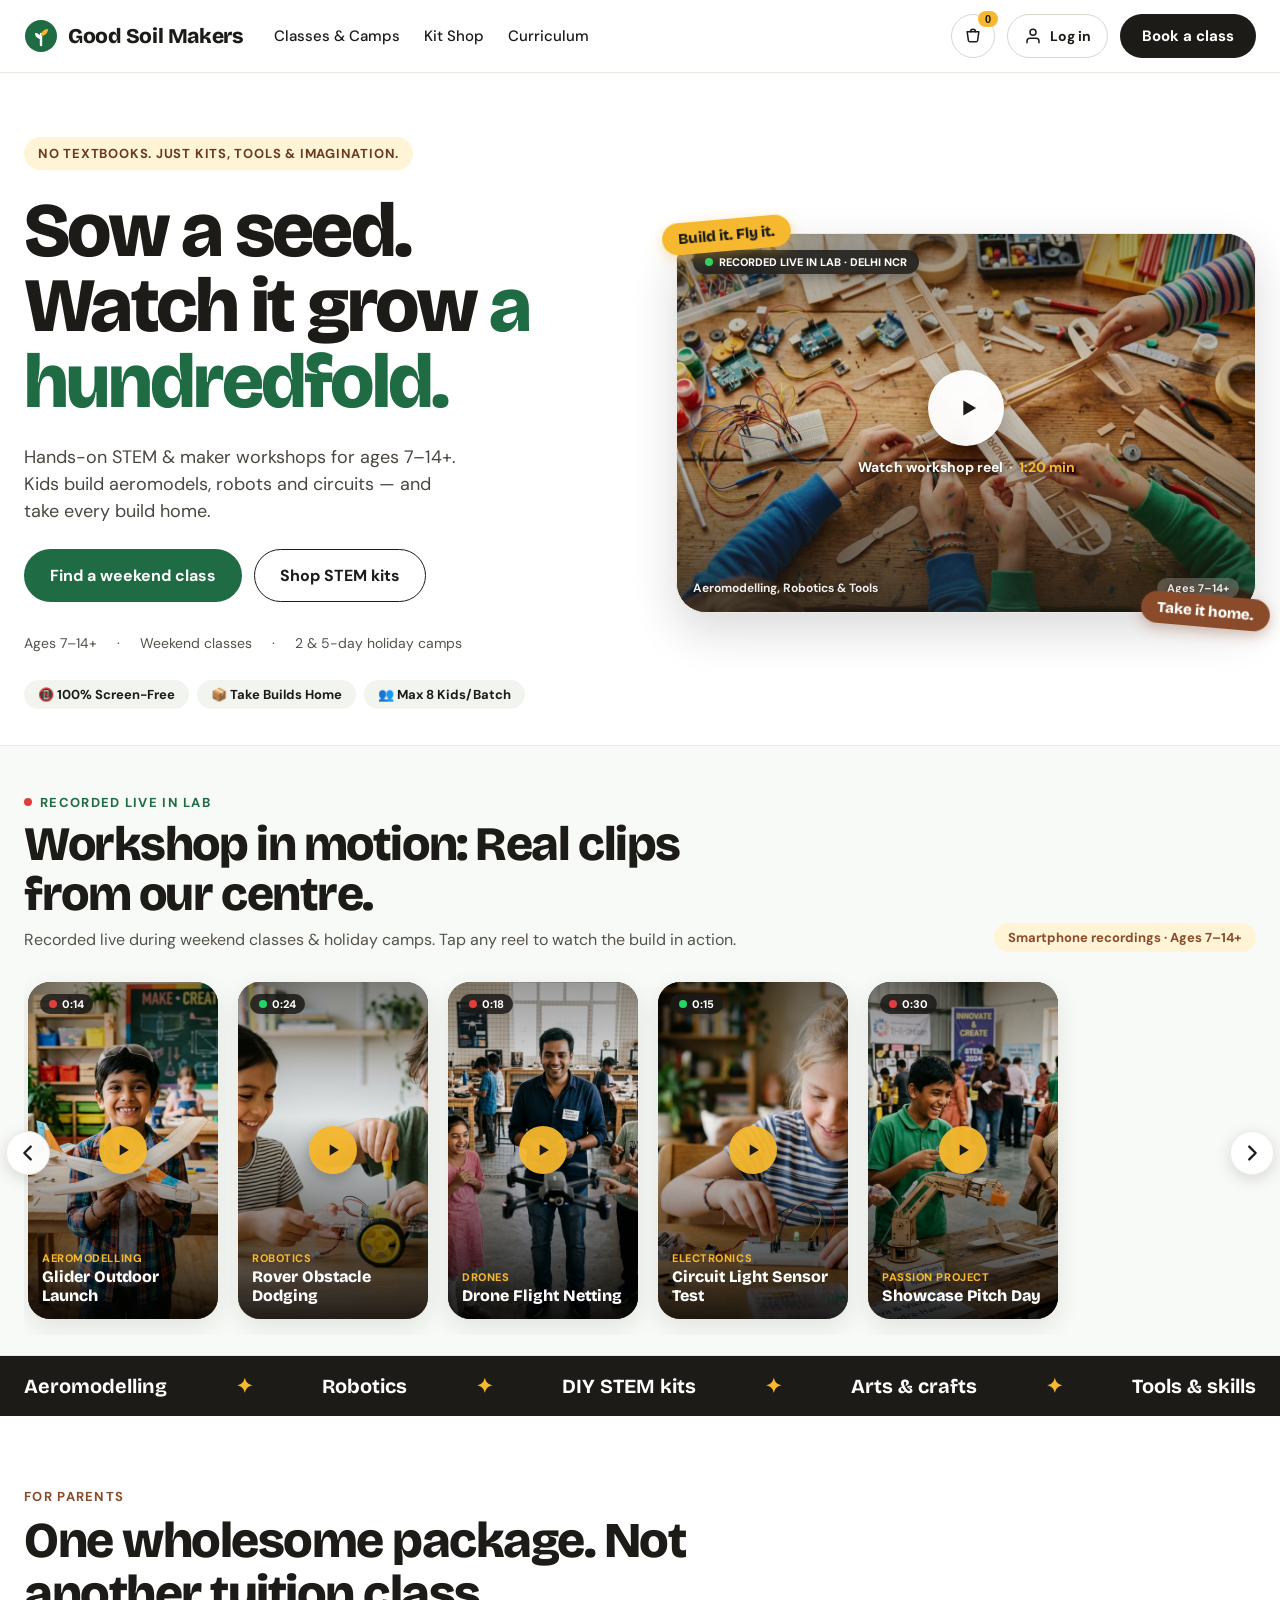
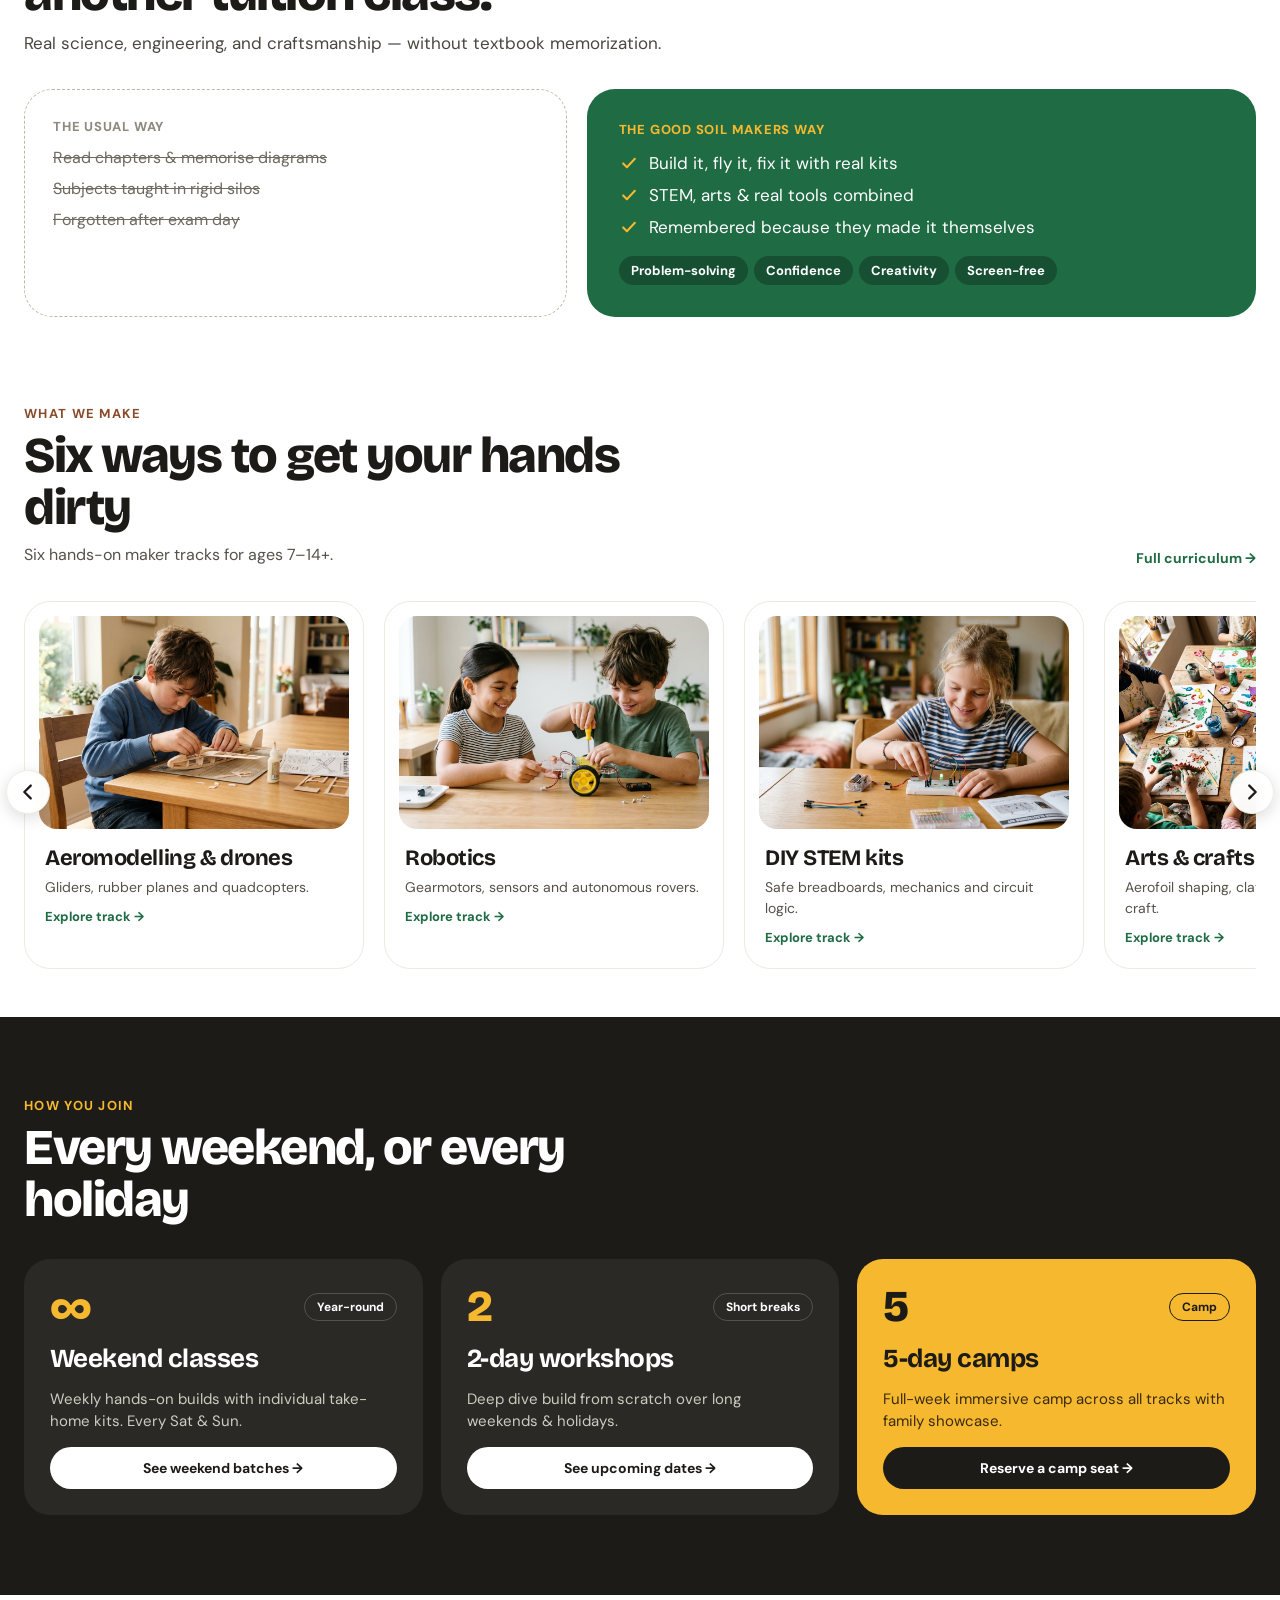
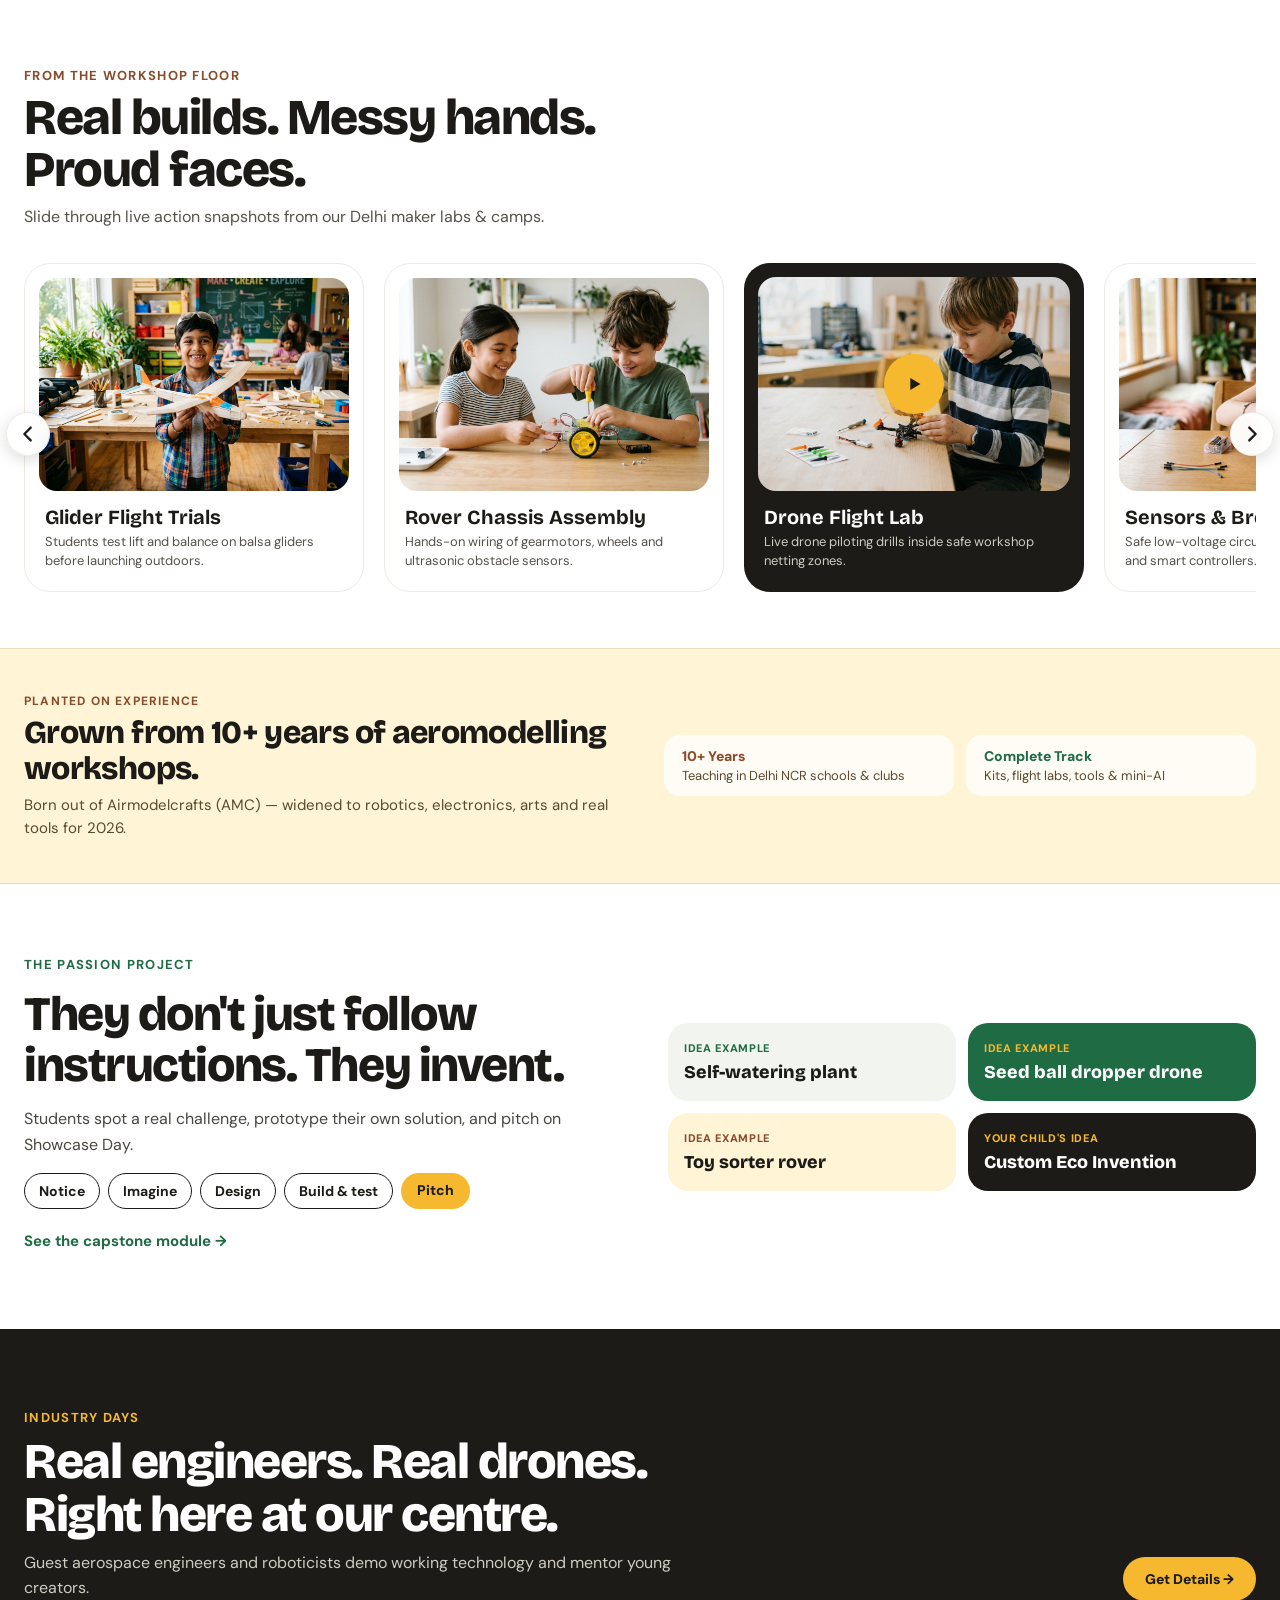
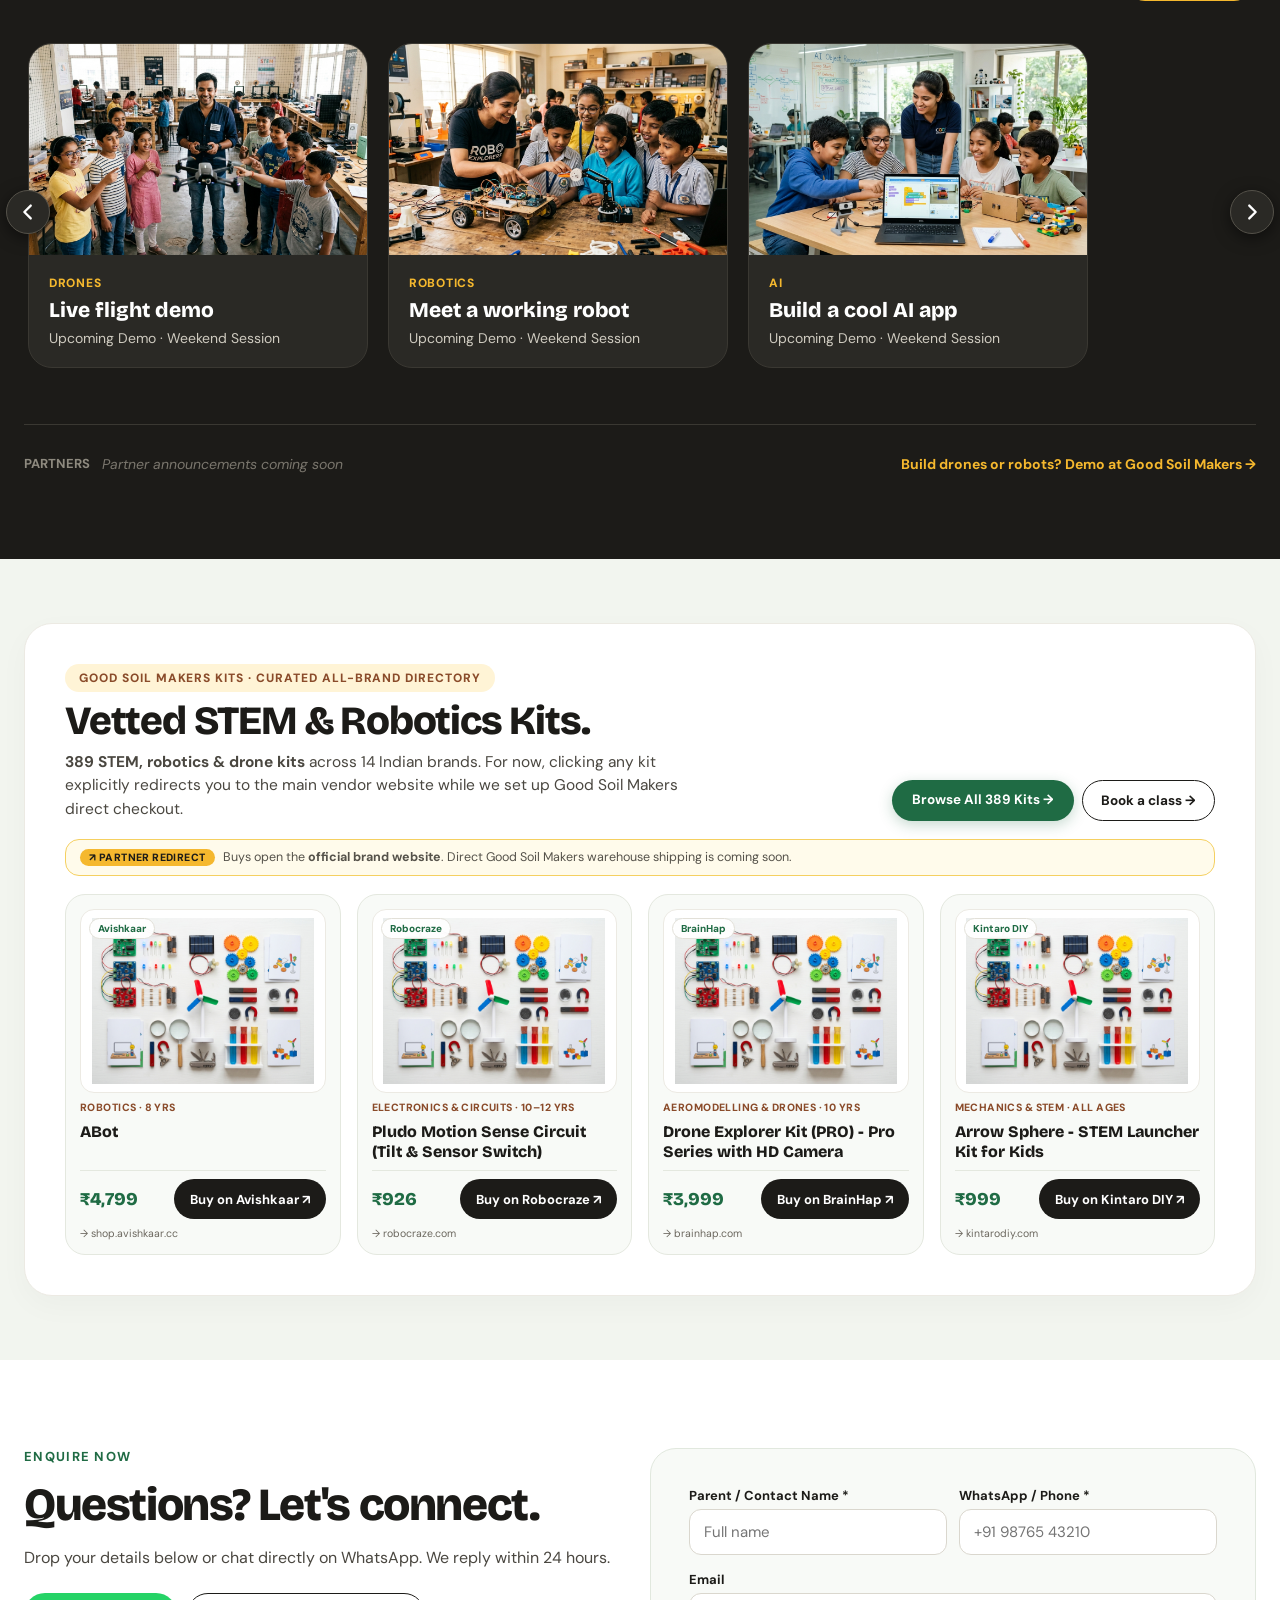
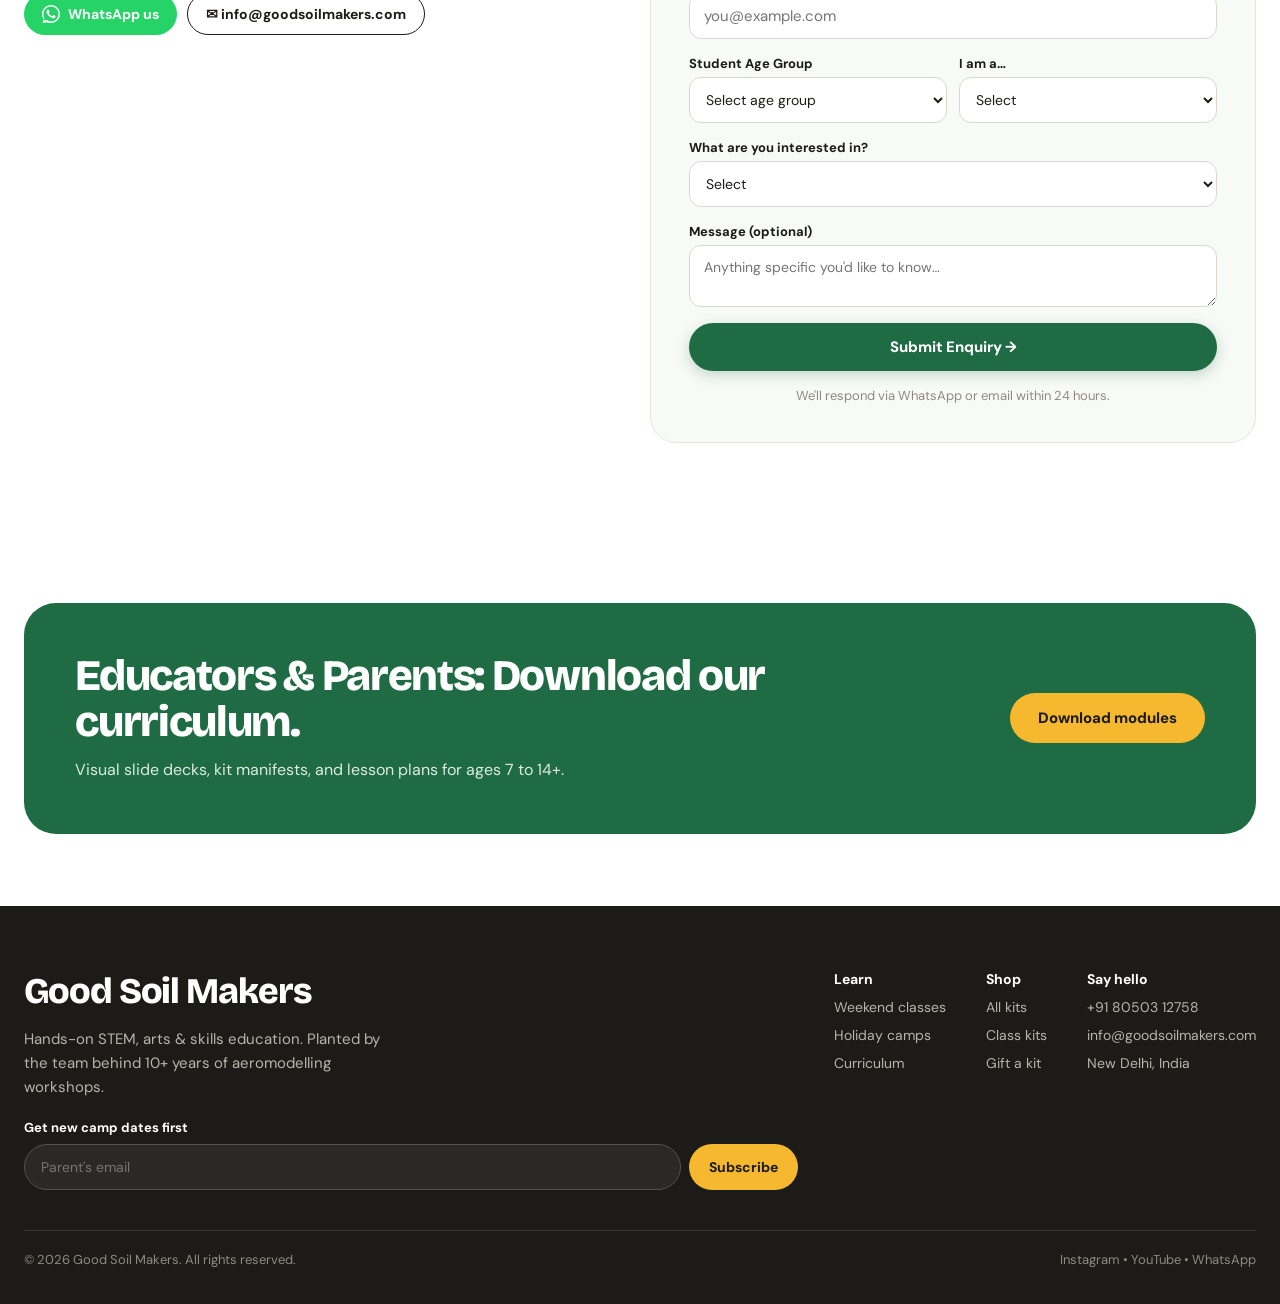
==== commit 5aa2ac38: "Fix mobile and desktop modal positioning, kit descriptions, and video fallback" ====
--- a/website/index.html
+++ b/website/index.html
@@ -1044,7 +1044,7 @@
 </div>
 
 <script src="kits_data.js?v=1"></script>
-<script src="goodsoil.js?v=6"></script>
+<script src="goodsoil.js?v=7"></script>
 <script>
 (function () {
   function esc(str) {
